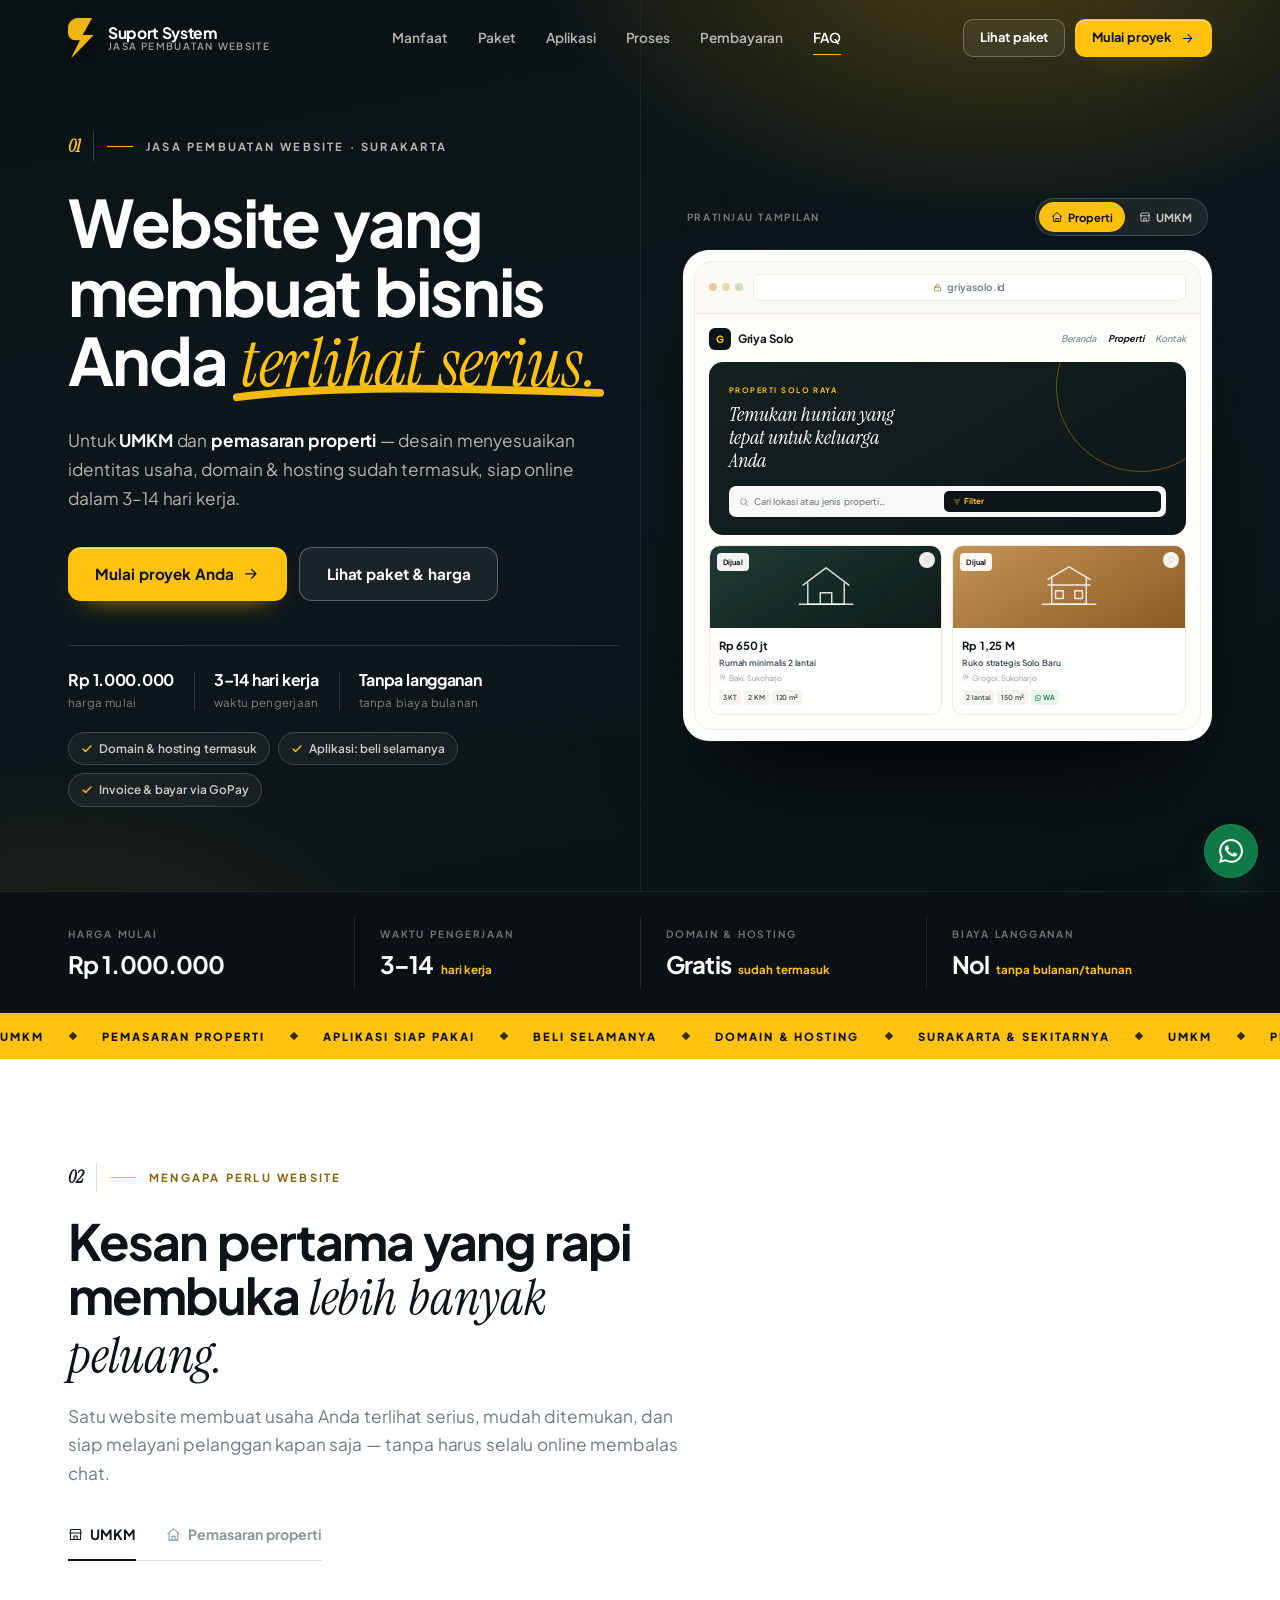
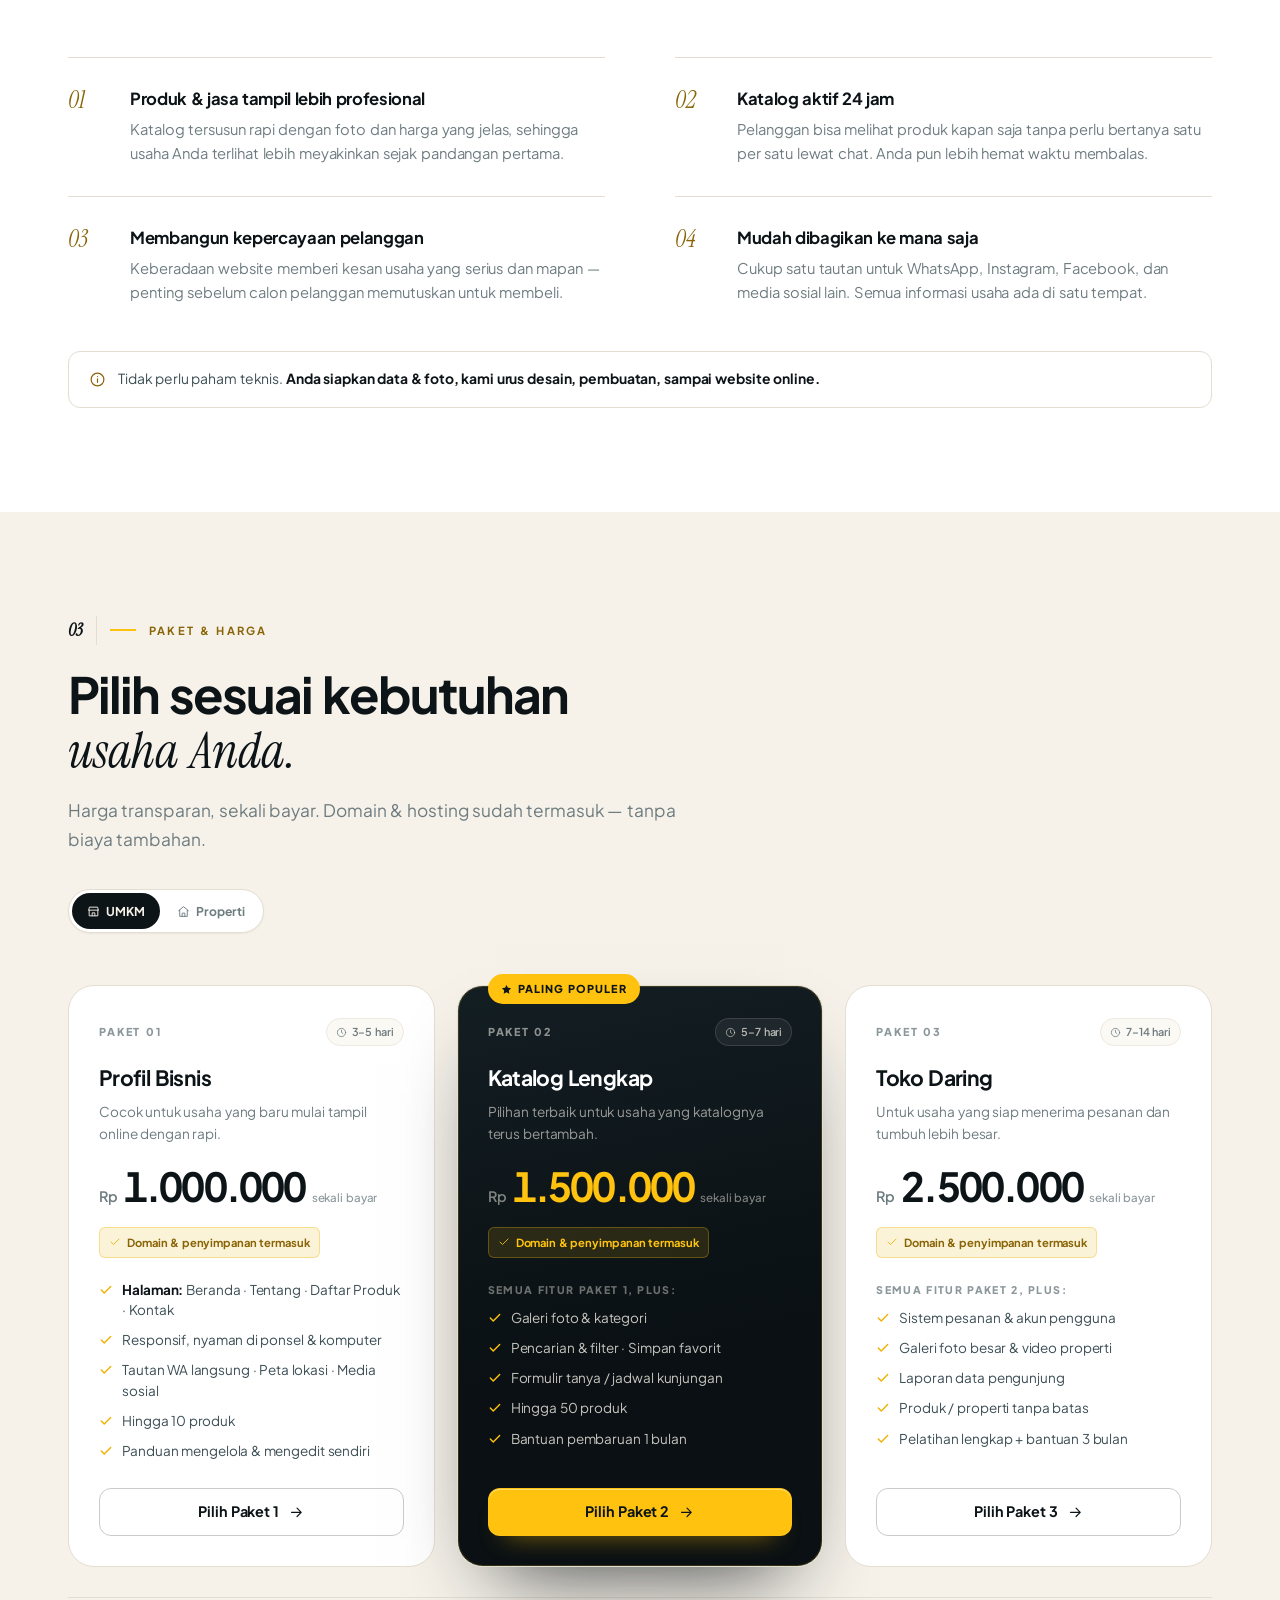
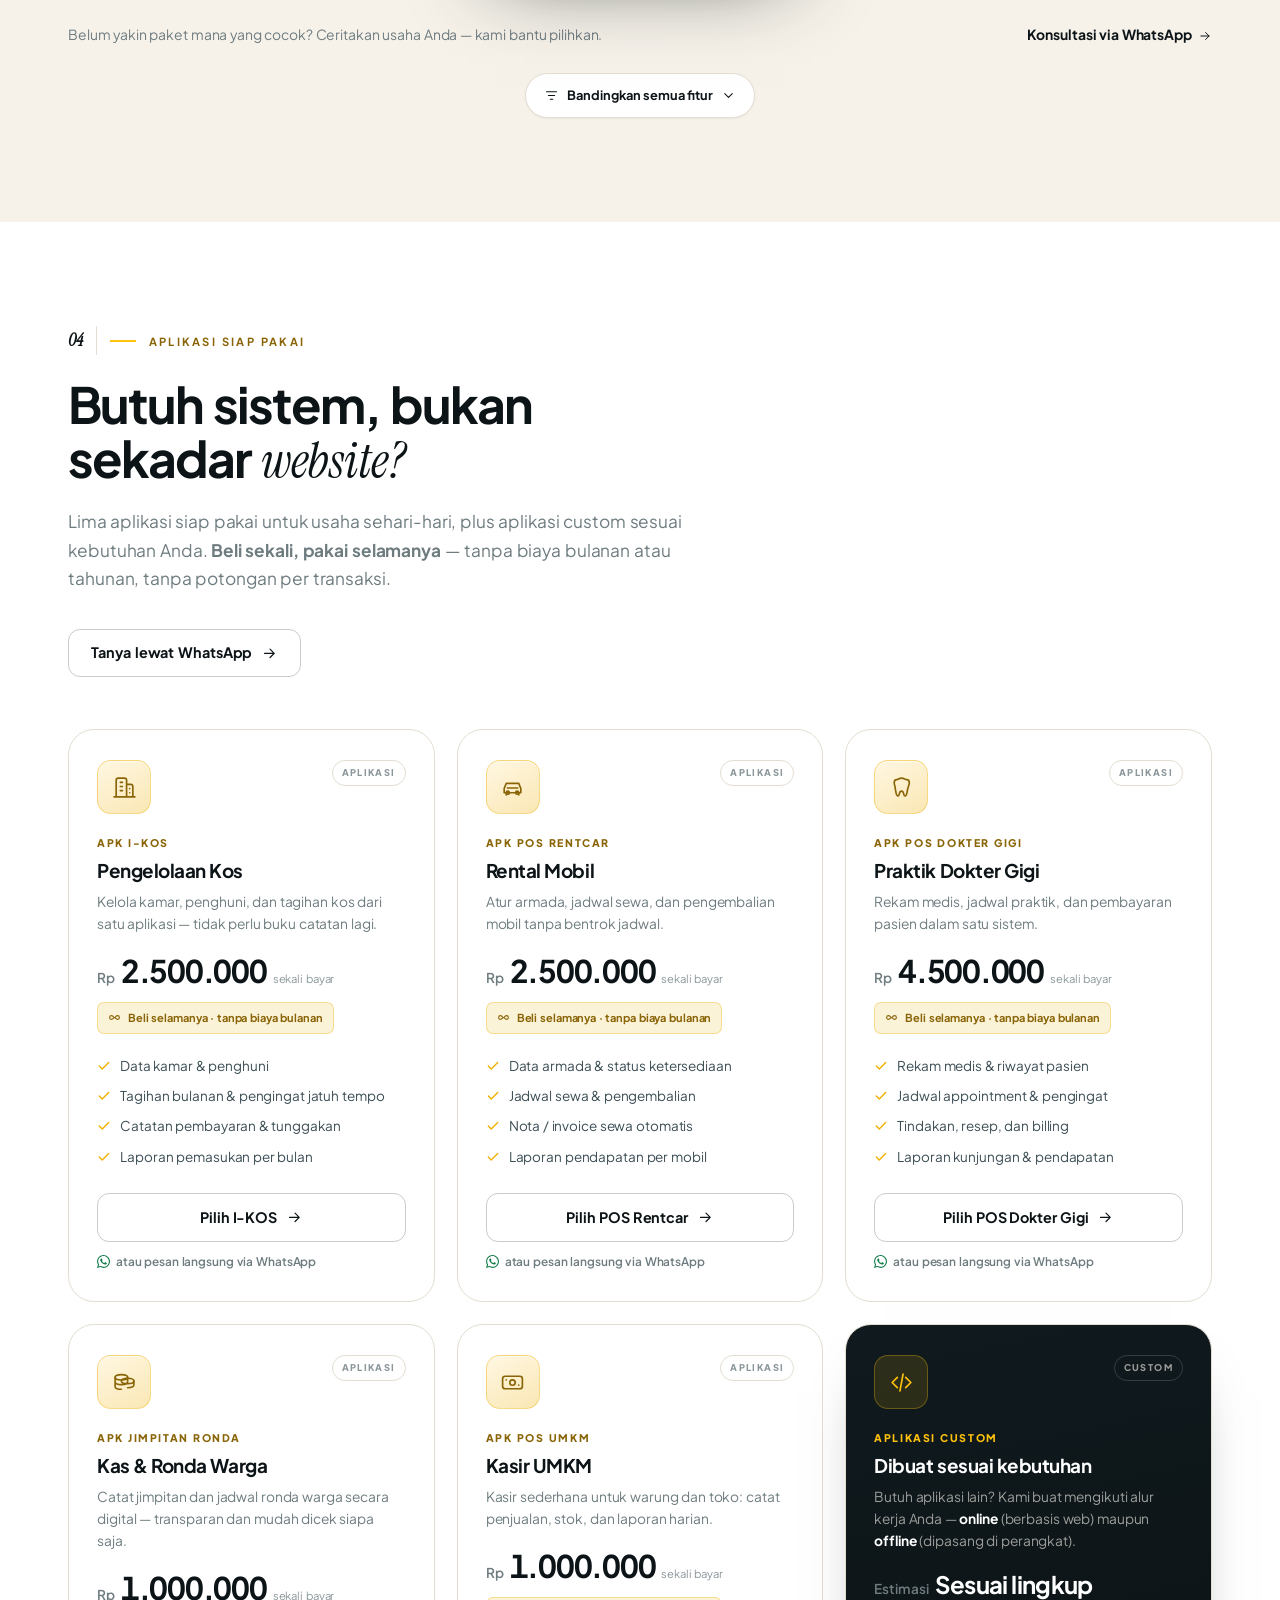
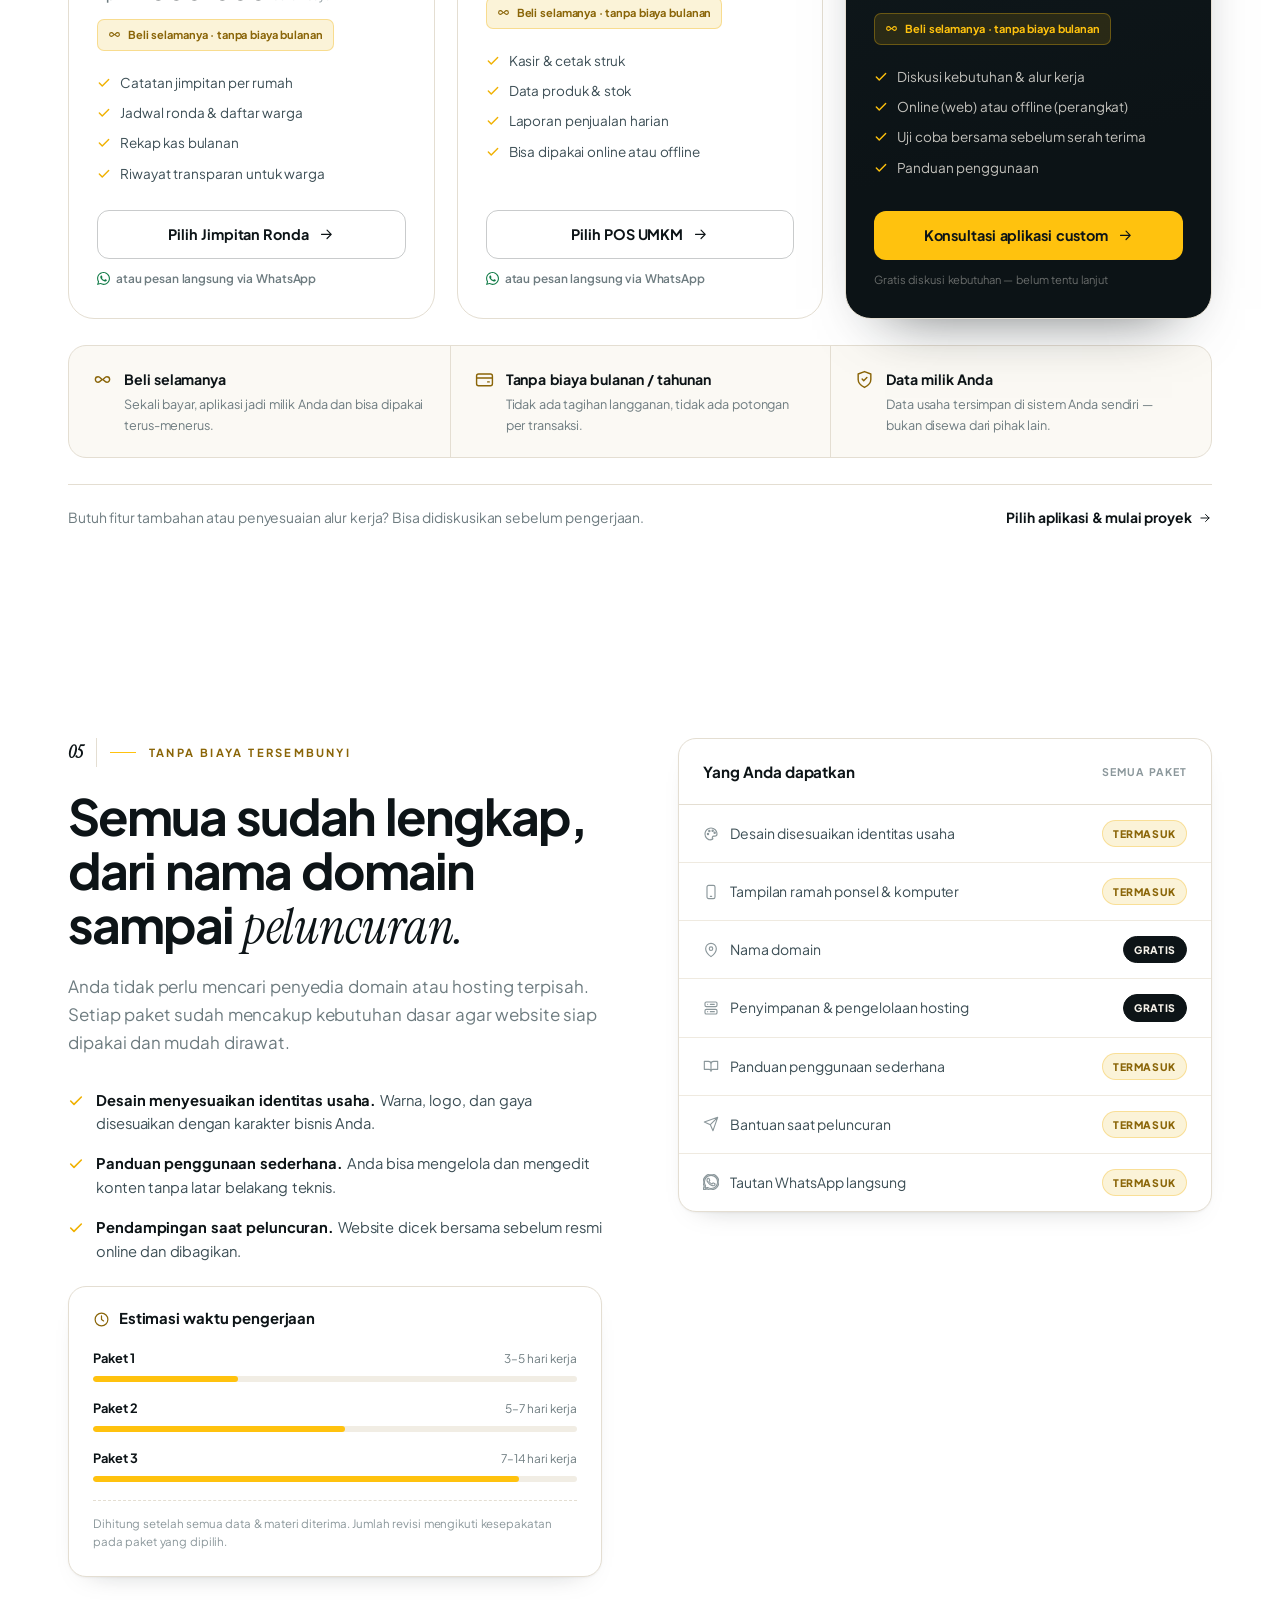
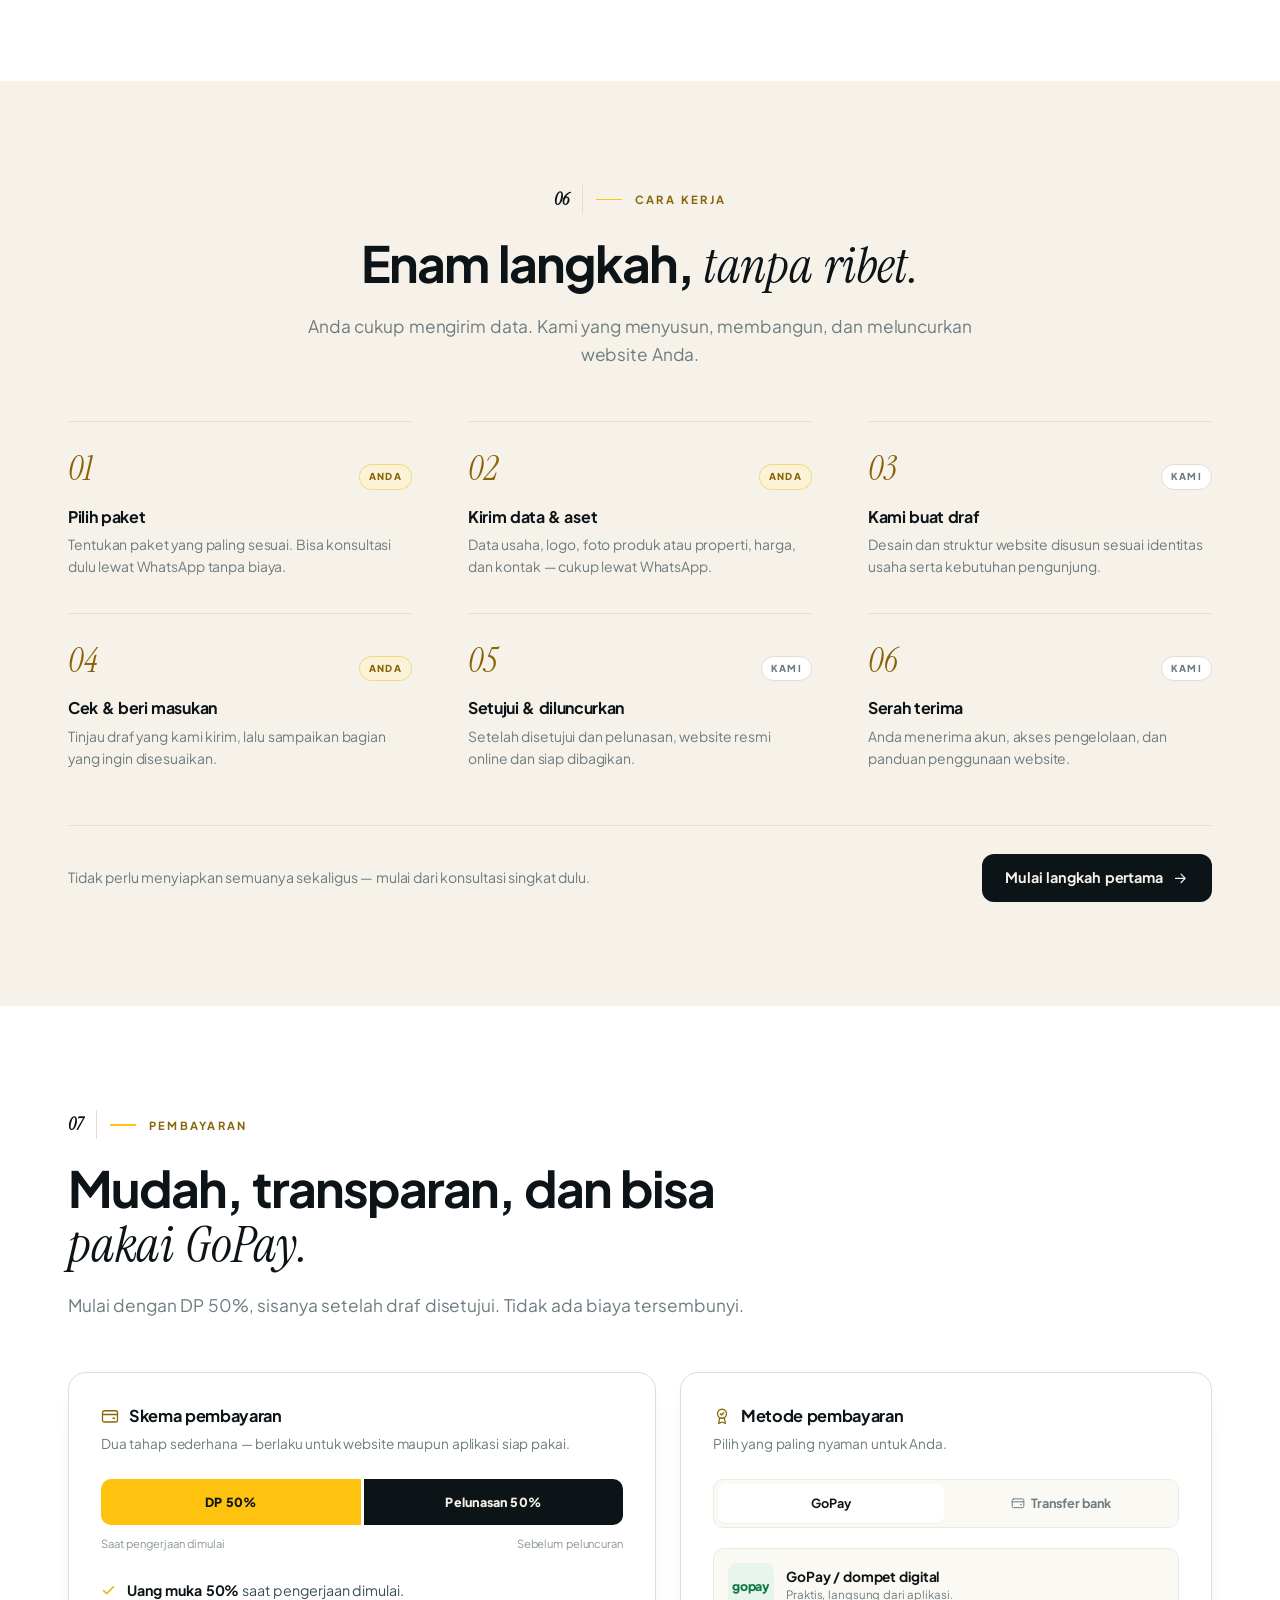
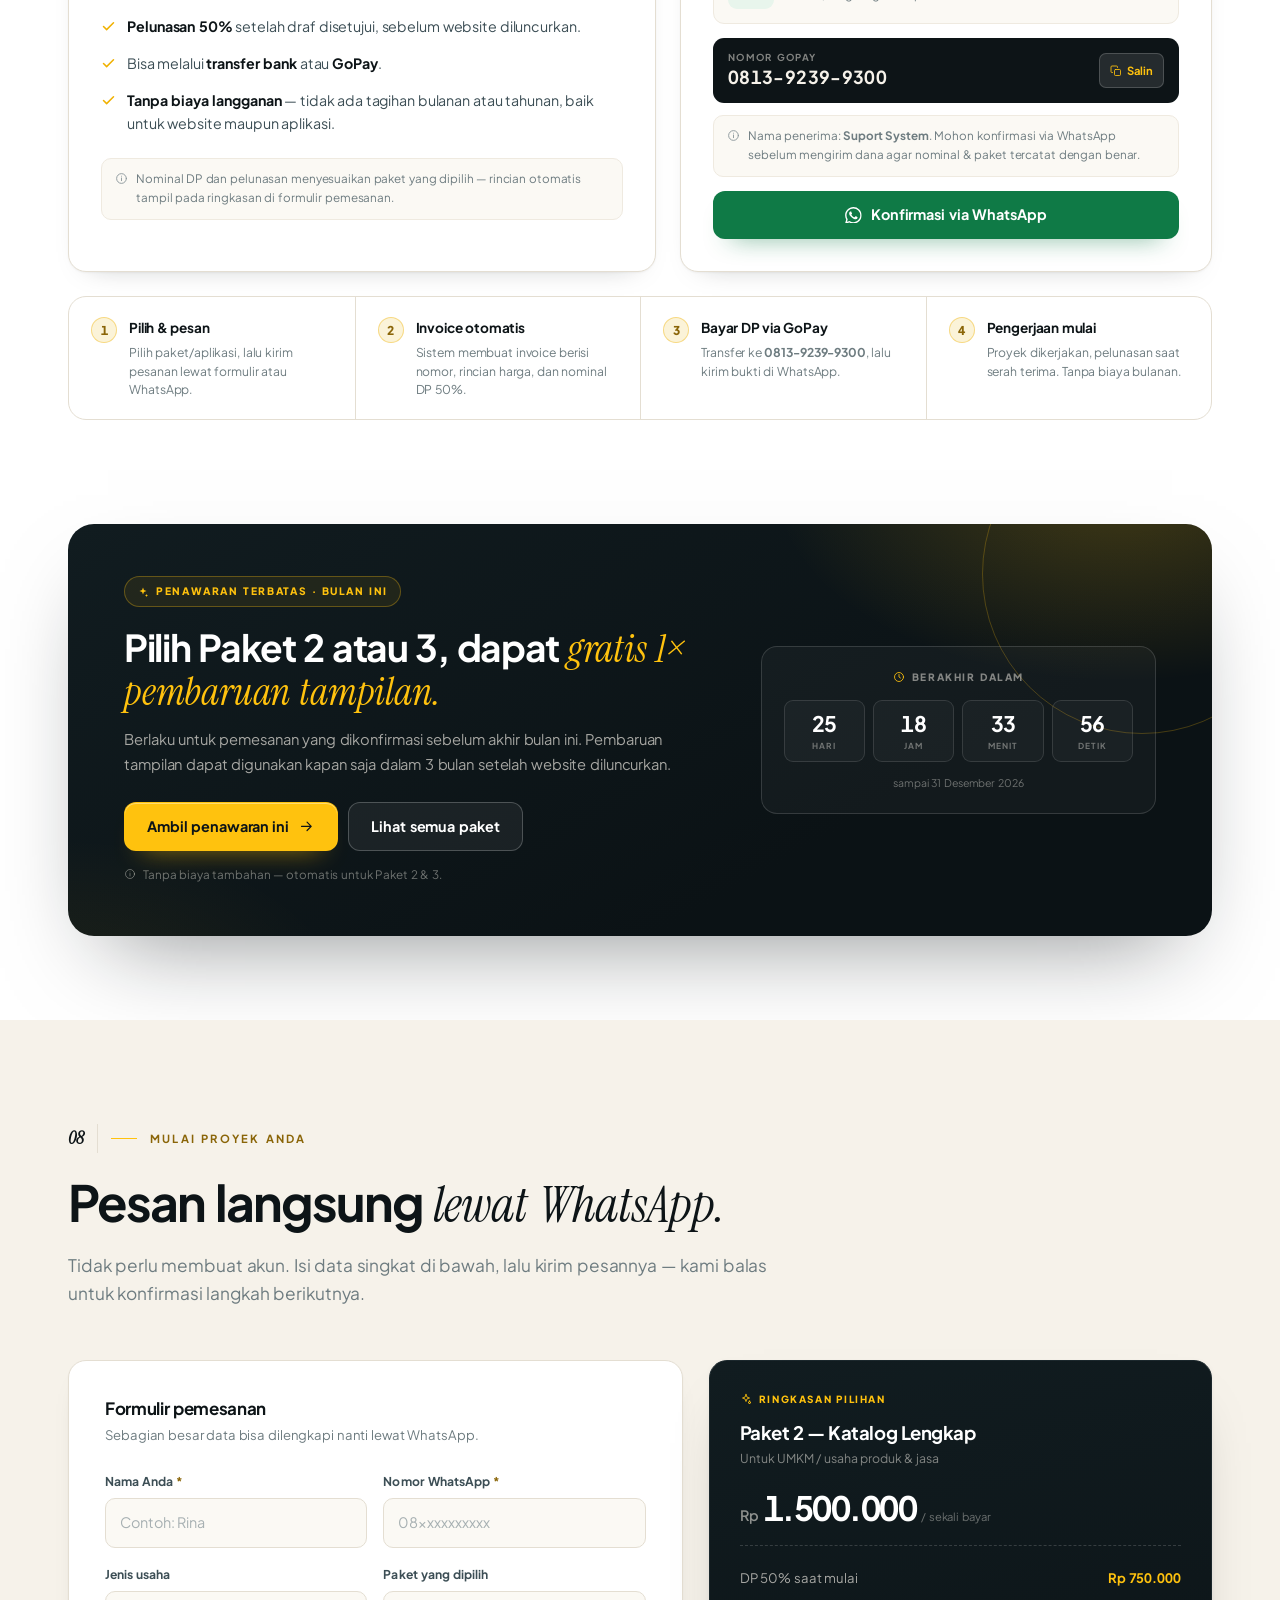
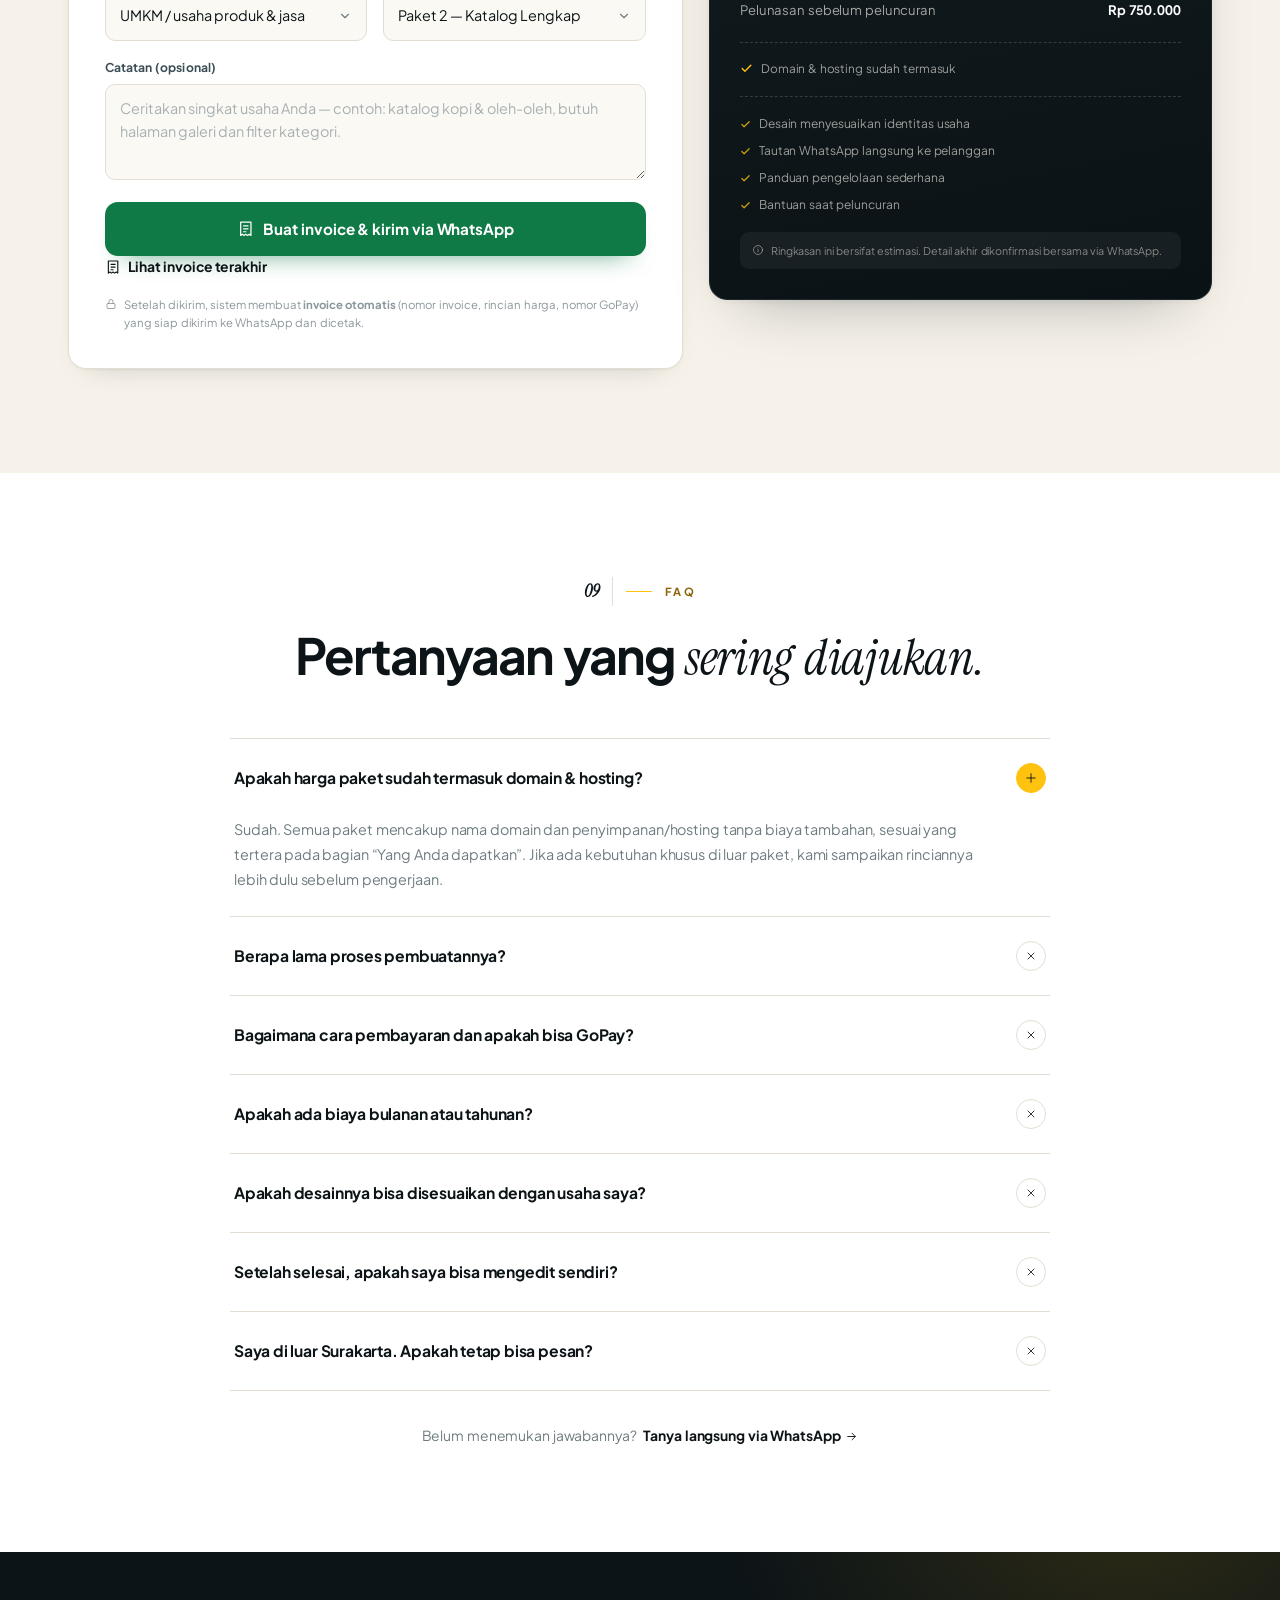
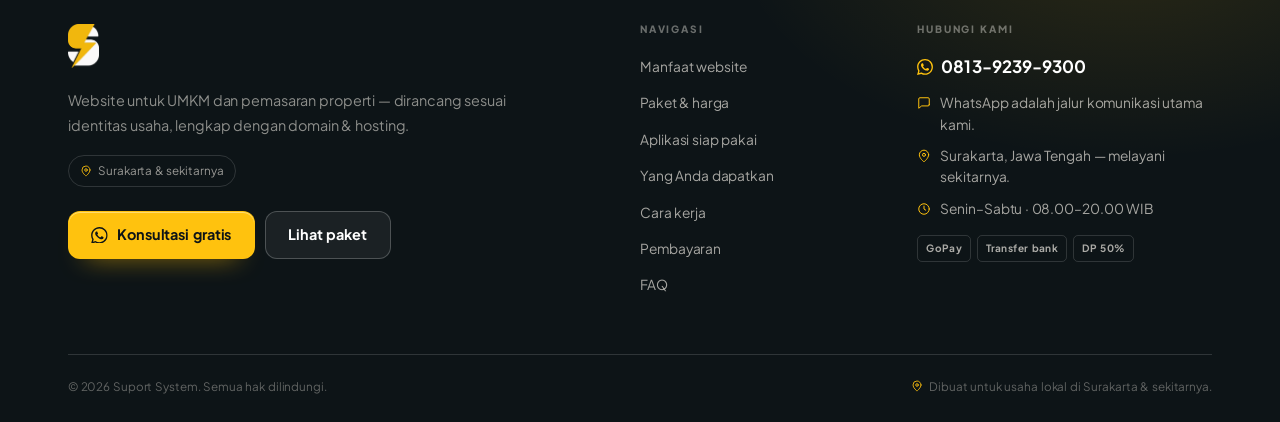
==== versi-satu-file.html @ 96496ec9 "Add files via upload Upload Suport System v3 — hero gelap, invoice otomatis, responsif" ====
<!DOCTYPE html>
<html lang="id">
<head>
<meta charset="UTF-8">
<meta name="viewport" content="width=device-width, initial-scale=1">
<title>Suport System — Website UMKM & Properti + Aplikasi I-KOS, POS Rentcar, Dokter Gigi · Surakarta</title>
<meta name="description" content="Jasa pembuatan website untuk UMKM & pemasaran properti di Surakarta, plus aplikasi siap pakai: I-KOS, POS Rentcar, POS Dokter Gigi. Beli selamanya — tanpa biaya bulanan atau tahunan. Website siap online 3–14 hari kerja.">
<meta name="theme-color" content="#0B1215">
<meta name="color-scheme" content="light">
<link rel="icon" href="assets/img/favicon.png" sizes="any">
<link rel="apple-touch-icon" href="assets/img/apple-touch-icon.png">
<style>
/* ============================================================
   SUPORT SYSTEM — editorial premium stylesheet
   Ivory · Ink · Gold
   ============================================================ */
/* ============================================================
   TYPEFACES — embedded so the site renders identically offline
   Plus Jakarta Sans (variable, latin) + Instrument Serif
   ============================================================ */
@font-face{font-family:"Plus Jakarta Sans";font-style:normal;font-weight:200 800;font-display:swap;src:url([data-uri]) format("woff2")}
@font-face{font-family:"Instrument Serif";font-style:normal;font-weight:400;font-display:swap;src:url([data-uri]) format("woff2")}
@font-face{font-family:"Instrument Serif";font-style:italic;font-weight:400;font-display:swap;src:url([data-uri]) format("woff2")}


/* ---------- 1. TOKENS ---------- */
:root{
  --ivory:#F6F2EA;
  --paper:#FBF9F4;
  --white:#FFFFFF;
  --ink:#0D1417;
  --ink-2:#16232A;
  --ink-3:#22343C;
  --ink-soft:#3C4E55;
  --muted:#6E7C80;
  --muted-2:#8B979B;
  --line:#E4DED2;
  --line-soft:#EFEAE0;
  --line-ink:rgba(255,255,255,.14);
  --gold:#FFC20E;
  --gold-2:#F0B100;
  --gold-soft:#F8E9BD;
  --gold-tint:#FBF3D8;
  --gold-deep:#8A6508;
  --green:#0F7A46;
  --green-2:#0B6238;
  --green-soft:#E8F5EC;
  --radius-sm:12px;
  --radius:18px;
  --radius-lg:26px;
  --sans:"Plus Jakarta Sans","Segoe UI",system-ui,-apple-system,Arial,sans-serif;
  --serif:"Instrument Serif",Georgia,"Times New Roman",serif;
  --shadow-xs:0 1px 2px rgba(13,20,23,.05);
  --shadow-sm:0 1px 2px rgba(13,20,23,.04),0 12px 28px -22px rgba(13,20,23,.35);
  --shadow-md:0 2px 6px rgba(13,20,23,.05),0 28px 60px -34px rgba(13,20,23,.38);
  --shadow-lg:0 40px 90px -40px rgba(13,20,23,.5);
  --ease:cubic-bezier(.22,.68,.16,1);
}

/* ---------- 2. RESET & BASE ---------- */
*,*::before,*::after{box-sizing:border-box;margin:0;padding:0}
html{scroll-behavior:smooth;scroll-padding-top:110px;-webkit-text-size-adjust:100%}
body{
  font-family:var(--sans);
  font-size:16px;line-height:1.65;letter-spacing:-.005em;
  word-spacing:.045em;
  color:var(--ink);background:var(--paper);
  overflow-x:clip;-webkit-font-smoothing:antialiased;text-rendering:optimizeLegibility;
}
img,svg{display:block;max-width:100%}
a{color:inherit;text-decoration:none}
button,input,select,textarea{font:inherit;color:inherit}
button{background:none;border:0;cursor:pointer}
ul,ol{list-style:none}
strong{font-weight:700}
::selection{background:var(--gold);color:var(--ink)}
:focus-visible{outline:2.5px solid var(--gold-2);outline-offset:3px;border-radius:4px}
section{scroll-margin-top:100px}
.ic{width:1.15em;height:1.15em;fill:none;stroke:currentColor;stroke-width:1.7;stroke-linecap:round;stroke-linejoin:round;flex:none}
.ic.fill{fill:currentColor;stroke:none}
.sr-only{position:absolute;width:1px;height:1px;padding:0;margin:-1px;overflow:hidden;clip:rect(0,0,0,0);white-space:nowrap;border:0}

.container{width:100%;max-width:1200px;margin-inline:auto;padding-inline:28px}
.section{padding:104px 0;position:relative}
.section--white{background:var(--white)}
.section--ivory{background:var(--ivory)}
.section--tight{padding:84px 0}
.rule{height:1px;background:var(--line);border:0}

/* ---------- 3. TYPOGRAPHY ---------- */
h1,h2,h3,h4{font-weight:700;letter-spacing:-.032em;line-height:1.06;word-spacing:.055em}
h1{font-size:clamp(2.55rem,5.1vw,4.35rem)}
h2{font-size:clamp(1.95rem,3.5vw,2.95rem);letter-spacing:-.035em;line-height:1.08}
h3{font-size:1.1rem;letter-spacing:-.02em;line-height:1.35}
.serif{font-family:var(--serif);font-style:italic;font-weight:400;letter-spacing:-.005em}
.lede{color:var(--muted);font-size:1.06rem;line-height:1.65;max-width:56ch}
.eyebrow{
  display:flex;align-items:center;gap:13px;
  font-size:.7rem;font-weight:700;letter-spacing:.19em;text-transform:uppercase;color:var(--ink-soft);
  margin-bottom:22px;
}
.eyebrow .idx{
  font-family:var(--serif);font-style:italic;font-size:1rem;letter-spacing:0;color:var(--gold-deep);
  padding-right:13px;border-right:1px solid var(--line);text-transform:none;
}
.eyebrow .dash{width:26px;height:1.5px;background:var(--gold);flex:none}
.section-head{max-width:660px;margin-bottom:52px}
.section-head .lede{margin-top:18px}
.section-head--center{margin-inline:auto;text-align:center}
.section-head--center .eyebrow{justify-content:center}
.section-head--center .lede{margin-inline:auto}
.section-head--row{display:flex;align-items:flex-end;justify-content:space-between;gap:36px;max-width:none;flex-wrap:wrap}
.section-head--row .section-head{max-width:620px;margin-bottom:0}
.mark-underline{position:relative;display:inline-block;white-space:nowrap}
.mark-underline::after{
  content:"";position:absolute;left:-2%;right:-2%;bottom:-.06em;height:.34em;
  background:url("data:image/svg+xml,%3Csvg xmlns='http://www.w3.org/2000/svg' viewBox='0 0 200 12' preserveAspectRatio='none'%3E%3Cpath d='M2 8.5C40 3.5 96 2.5 198 6.2' stroke='%23FFC20E' stroke-width='4' fill='none' stroke-linecap='round'/%3E%3C/svg%3E") no-repeat center/100% 100%;
  opacity:.9;
}

/* ---------- 4. BUTTONS ---------- */
.btn{
  display:inline-flex;align-items:center;justify-content:center;gap:.55rem;
  font-size:.9rem;font-weight:700;line-height:1.2;letter-spacing:-.005em;
  padding:.92rem 1.4rem;border-radius:var(--radius-sm);border:1px solid transparent;
  transition:transform .22s var(--ease),background .22s,color .22s,border-color .22s,box-shadow .22s;
  white-space:nowrap;cursor:pointer;position:relative;
}
.btn .ic{width:1.16em;height:1.16em}
.btn:hover{transform:translateY(-1.5px)}
.btn:active{transform:translateY(0)}
.btn--gold{background:var(--gold);color:var(--ink);box-shadow:0 1px 0 rgba(255,255,255,.4) inset,0 14px 26px -18px rgba(240,177,0,.9)}
.btn--gold:hover{background:var(--gold-2);box-shadow:0 2px 0 rgba(255,255,255,.35) inset,0 18px 30px -18px rgba(240,177,0,.95)}
.btn--ink{background:var(--ink);color:var(--ivory)}
.btn--ink:hover{background:var(--ink-3)}
.btn--outline{background:transparent;border-color:rgba(13,20,23,.22);color:var(--ink)}
.btn--outline:hover{border-color:var(--ink);background:rgba(13,20,23,.035)}
.btn--wa{background:var(--green);color:#fff;box-shadow:0 14px 26px -18px rgba(15,122,70,.85)}
.btn--wa:hover{background:var(--green-2)}
.btn--ghost{background:rgba(255,255,255,.06);border-color:rgba(255,255,255,.22);color:#fff}
.btn--ghost:hover{background:rgba(255,255,255,.12);border-color:rgba(255,255,255,.4)}
.btn--sm{padding:.62rem 1rem;font-size:.8rem;border-radius:10px}
.btn--lg{padding:1.06rem 1.65rem;font-size:.95rem;border-radius:13px}
.btn--block{width:100%}
.btn--link{padding:0;border:0;background:none;color:var(--ink);font-weight:700;font-size:.87rem;display:inline-flex;align-items:center;gap:.4rem}
.btn--link .ic{transition:transform .25s var(--ease)}
.btn--link:hover .ic{transform:translateX(3px)}

/* ---------- 5. HEADER ---------- */
.progress{position:fixed;top:0;left:0;height:2px;width:0;background:var(--gold);z-index:120;transition:width .12s linear}
.site-header{
  position:fixed;inset:0 0 auto;z-index:100;
  padding:18px 0;transition:padding .3s var(--ease),background .3s,box-shadow .3s,border-color .3s;
  border-bottom:1px solid transparent;
}
.site-header.is-scrolled{
  padding:11px 0;background:rgba(251,249,244,.88);backdrop-filter:blur(16px) saturate(140%);
  border-bottom-color:var(--line);box-shadow:0 10px 30px -26px rgba(13,20,23,.5);
}
.header-inner{display:flex;align-items:center;justify-content:space-between;gap:22px}
.brand{display:flex;align-items:center;gap:12px;flex:none}
.brand img{width:auto;height:40px;transition:height .3s var(--ease)}
.is-scrolled .brand img{height:34px}
.brand-text{display:flex;flex-direction:column;line-height:1.12}
.brand-text b{font-size:.98rem;font-weight:700;letter-spacing:-.02em;white-space:nowrap}
.brand-text span{font-size:.62rem;font-weight:600;letter-spacing:.13em;text-transform:uppercase;color:var(--muted);white-space:nowrap}
.nav{display:flex;align-items:center;gap:30px}
.nav a{
  font-size:.855rem;font-weight:600;color:var(--ink-soft);position:relative;padding:6px 0;
  transition:color .2s;
}
.nav a::after{
  content:"";position:absolute;left:0;right:100%;bottom:0;height:1.5px;background:var(--ink);
  transition:right .28s var(--ease);
}
.nav a:hover{color:var(--ink)}
.nav a:hover::after,.nav a.is-active::after{right:0}
.nav a.is-active{color:var(--ink)}
.header-actions{display:flex;align-items:center;gap:10px;flex:none}
.menu-btn{
  display:none;width:42px;height:42px;border-radius:11px;place-items:center;
  border:1px solid rgba(13,20,23,.18);color:var(--ink);background:rgba(255,255,255,.5);
  transition:.2s;
}
.menu-btn:hover{background:#fff;border-color:rgba(13,20,23,.32)}
.menu-btn .ic{width:20px;height:20px}

/* mobile menu */
.menu-scrim{position:fixed;inset:0;background:rgba(13,20,23,.42);opacity:0;pointer-events:none;transition:opacity .25s;z-index:88;backdrop-filter:blur(2px)}
.menu-scrim.is-open{opacity:1;pointer-events:auto}
.mobile-menu{
  position:fixed;top:76px;left:18px;right:18px;z-index:95;background:var(--paper);
  border:1px solid var(--line);border-radius:var(--radius);padding:12px;
  box-shadow:var(--shadow-lg);opacity:0;transform:translateY(-10px);pointer-events:none;
  transition:opacity .25s var(--ease),transform .25s var(--ease);
}
.mobile-menu.is-open{opacity:1;transform:none;pointer-events:auto}
.mobile-menu a.mm{
  display:flex;align-items:center;justify-content:space-between;
  padding:14px 14px;border-radius:10px;font-weight:600;font-size:.95rem;
}
.mobile-menu a.mm:hover{background:rgba(13,20,23,.04)}
.mobile-menu a.mm .ic{width:15px;height:15px;color:var(--muted-2)}
.mobile-menu .sep{height:1px;background:var(--line-soft);margin:8px 6px}
.mobile-menu .btn{margin-top:8px}

/* ---------- 6. HERO ---------- */
.hero{position:relative;background:var(--ivory);padding:132px 0 0;overflow:hidden}
.hero::before{
  content:"";position:absolute;inset:0;pointer-events:none;
  background:
    radial-gradient(720px 420px at 82% 6%,rgba(255,194,14,.16),transparent 62%),
    radial-gradient(680px 420px at 4% 92%,rgba(255,194,14,.08),transparent 60%);
}
.hero::after{
  content:"";position:absolute;left:50%;top:-120px;width:1px;height:calc(100% + 240px);
  background:linear-gradient(180deg,transparent,rgba(13,20,23,.07) 18%,rgba(13,20,23,.07) 82%,transparent);
  pointer-events:none;
}
.hero-inner{position:relative;display:grid;grid-template-columns:1.02fr .98fr;gap:64px;align-items:center;padding-bottom:84px}
.hero-copy>*{animation:rise .85s var(--ease) both}
.hero-copy>*:nth-child(1){animation-delay:.04s}
.hero-copy>*:nth-child(2){animation-delay:.1s}
.hero-copy>*:nth-child(3){animation-delay:.18s}
.hero-copy>*:nth-child(4){animation-delay:.26s}
.hero-copy>*:nth-child(5){animation-delay:.34s}
.hero .eyebrow{margin-bottom:26px}
.hero h1{margin-bottom:26px;max-width:15ch}
.hero h1 .serif{font-size:1.04em}
.hero-lead{color:var(--ink-soft);font-size:1.075rem;line-height:1.68;max-width:46ch;margin-bottom:34px}
.hero-lead strong{color:var(--ink);font-weight:700}
.hero-actions{display:flex;flex-wrap:wrap;gap:12px;margin-bottom:44px}
.hero-facts{
  display:grid;grid-template-columns:repeat(3,max-content);justify-content:start;gap:0 40px;
  border-top:1px solid var(--line);padding-top:24px;
}
.hero-facts li{position:relative;padding-right:0}
.hero-facts li+li::before{content:"";position:absolute;left:-20px;top:2px;bottom:2px;width:1px;background:var(--line)}
.hero-facts b{display:block;font-size:1rem;font-weight:700;letter-spacing:-.02em;line-height:1.3;white-space:nowrap}
.hero-facts span{display:block;font-size:.72rem;color:var(--muted);letter-spacing:.02em;margin-top:2px}

/* hero visual */
.hero-visual{position:relative;animation:rise 1s .2s var(--ease) both}
.frame{
  position:relative;background:var(--white);border:1px solid var(--line);border-radius:var(--radius-lg);
  padding:10px;box-shadow:var(--shadow-lg);
}
.frame::after{
  content:"";position:absolute;inset:auto 18px -16px;height:30px;border-radius:50%;
  background:rgba(13,20,23,.16);filter:blur(22px);z-index:-1;
}
.window{background:#FFFDF9;border:1px solid var(--line-soft);border-radius:18px;overflow:hidden}
.window-bar{display:flex;align-items:center;gap:10px;padding:12px 14px;border-bottom:1px solid var(--line-soft);background:#FCFAF5}
.dots{display:flex;gap:5px}
.dots i{width:8px;height:8px;border-radius:50%;background:#E2DCCE}
.dots i:first-child{background:#E9C9A8}
.dots i:nth-child(2){background:#E8D9A8}
.dots i:last-child{background:#CBDCC9}
.url{
  flex:1;display:flex;align-items:center;justify-content:center;gap:5px;
  background:var(--white);border:1px solid var(--line-soft);border-radius:6px;
  padding:4px 10px;font-size:.63rem;font-weight:600;color:var(--muted);
}
.url .ic{width:9px;height:9px;color:var(--gold-deep)}
.window-body{padding:14px}
.mock{display:none}
.mock.is-active{display:block;animation:fade .35s var(--ease)}
.mock-nav{display:flex;align-items:center;justify-content:space-between;padding-bottom:12px}
.mock-brand{display:flex;align-items:center;gap:7px;font-size:.72rem;font-weight:700;letter-spacing:-.02em}
.mock-brand .sq{width:22px;height:22px;border-radius:6px;display:grid;place-items:center;background:var(--ink);color:var(--gold);font-size:.62rem;font-weight:800}
.mock-brand.alt .sq{background:linear-gradient(145deg,#8C5A16,#C98A2E);color:#fff}
.mock-links{display:flex;gap:12px;font-size:.58rem;font-weight:600;color:var(--muted-2)}
.mock-links .on{color:var(--ink);font-weight:700}
.mock-hero{
  border-radius:14px;padding:22px 20px 18px;position:relative;overflow:hidden;
  background:linear-gradient(150deg,#14211F,#0C1518);color:#fff;
}
.mock-hero.cream{background:linear-gradient(150deg,#FBF3DC,#F7E9C4);color:var(--ink)}
.mock-hero::after{
  content:"";position:absolute;right:-40px;top:-60px;width:170px;height:170px;border-radius:50%;
  border:1px solid rgba(255,194,14,.35);
}
.mock-hero.cream::after{border-color:rgba(13,20,23,.12)}
.mock-kicker{display:block;font-size:.47rem;letter-spacing:.2em;font-weight:700;color:var(--gold);margin-bottom:7px}
.mock-hero.cream .mock-kicker{color:var(--gold-deep)}
.mock-hero strong{display:block;font-family:var(--serif);font-style:italic;font-weight:400;font-size:1.28rem;line-height:1.12;letter-spacing:0;max-width:19ch;margin-bottom:14px}
.mock-search{
  display:flex;align-items:center;gap:6px;background:rgba(255,255,255,.97);border-radius:7px;
  padding:5px 5px 5px 10px;color:var(--muted);font-size:.57rem;font-weight:500;
}
.mock-search span{display:flex;align-items:center;gap:5px;flex:1;min-width:0;white-space:nowrap;overflow:hidden;text-overflow:ellipsis}
.mock-search .ic{width:10px;height:10px}
.mock-search .chip{background:var(--ink);color:var(--gold);font-size:.5rem;font-weight:700;padding:4px 9px;border-radius:5px;display:inline-flex;align-items:center;gap:3px}
.mock-search .chip .ic{width:8px;height:8px;color:var(--gold)}
.mock-grid{display:grid;grid-template-columns:1fr 1fr;gap:10px;margin-top:10px}
.mock-card{background:#fff;border:1px solid var(--line-soft);border-radius:11px;overflow:hidden}
.mock-img{height:82px;position:relative;display:grid;place-items:center;overflow:hidden}
.mock-img.a{background:linear-gradient(150deg,#1E3B34,#0D1A18)}
.mock-img.b{background:linear-gradient(150deg,#C39457,#8B5A24)}
.mock-img.c{background:linear-gradient(150deg,#F3E7CC,#E4CFA2)}
.mock-img.d{background:linear-gradient(150deg,#394C55,#1B262B)}
.mock-img svg{width:62px;height:46px;stroke:rgba(255,255,255,.85);fill:none;stroke-width:1.5;stroke-linecap:round;stroke-linejoin:round}
.mock-img.cap svg{width:40px;height:40px}
.mock-badge{position:absolute;top:7px;left:7px;background:rgba(255,255,255,.94);color:var(--ink);font-size:.46rem;font-weight:700;padding:3px 6px;border-radius:4px;letter-spacing:.02em}
.mock-heart{position:absolute;top:6px;right:6px;width:16px;height:16px;border-radius:50%;background:rgba(255,255,255,.92);display:grid;place-items:center;color:var(--muted-2);font-size:.55rem;line-height:1}
.mock-info{padding:8px 9px 9px}
.mock-price{display:block;font-size:.7rem;font-weight:700;letter-spacing:-.01em}
.mock-title{display:block;font-size:.53rem;font-weight:600;color:var(--ink-soft);margin-top:1px;white-space:nowrap;overflow:hidden;text-overflow:ellipsis}
.mock-loc{display:flex;align-items:center;gap:3px;font-size:.47rem;color:var(--muted-2);margin-top:2px}
.mock-loc .ic{width:7px;height:7px}
.mock-tags{display:flex;gap:3px;margin-top:6px;flex-wrap:wrap}
.mock-tags span{font-size:.43rem;font-weight:600;color:var(--ink-soft);background:#F6F3EC;border-radius:3px;padding:2px 4px}
.mock-tags span.wa{background:var(--green-soft);color:var(--green);display:inline-flex;align-items:center;gap:2px}
.mock-tags span.wa .ic{width:6px;height:6px}

/* preview switch + seal */
.preview-switch{
  display:flex;align-items:center;justify-content:space-between;gap:10px;margin-bottom:14px;padding:0 4px;
}
.preview-switch .lbl{font-size:.62rem;font-weight:700;letter-spacing:.16em;text-transform:uppercase;color:var(--muted-2)}
.switch{display:inline-flex;background:var(--white);border:1px solid var(--line);border-radius:999px;padding:3px;gap:2px}
.switch button{
  display:inline-flex;align-items:center;gap:5px;padding:6px 12px;border-radius:999px;
  font-size:.7rem;font-weight:700;color:var(--muted);transition:.2s;
}
.switch button .ic{width:12px;height:12px}
.switch button.is-active{background:var(--ink);color:var(--ivory)}

/* stats */
.stats{border-top:1px solid var(--line);background:var(--paper);position:relative}
.stats-grid{display:grid;grid-template-columns:repeat(4,1fr)}
.stat{padding:30px 26px 30px 0;position:relative}
.stat+.stat{padding-left:30px}
.stat+.stat::before{content:"";position:absolute;left:0;top:26px;bottom:26px;width:1px;background:var(--line)}
.stat .k{display:block;font-size:.66rem;font-weight:700;letter-spacing:.16em;text-transform:uppercase;color:var(--muted-2);margin-bottom:6px}
.stat .v{display:block;font-size:1.36rem;font-weight:700;letter-spacing:-.03em;line-height:1.25}
.stat .v small{font-size:.72rem;font-weight:600;color:var(--muted);letter-spacing:0;margin-left:3px}

/* marquee */
.marquee{border-top:1px solid var(--line);border-bottom:1px solid var(--line);background:var(--paper);overflow:hidden;padding:16px 0}
.marquee-track{display:flex;gap:0;width:max-content;animation:slide 46s linear infinite}
.marquee-item{
  display:flex;align-items:center;gap:26px;padding-right:26px;
  font-size:.7rem;font-weight:700;letter-spacing:.16em;text-transform:uppercase;color:var(--ink-soft);white-space:nowrap;
}
.marquee-item i{width:6px;height:6px;background:var(--gold);transform:rotate(45deg);flex:none}

/* ---------- 7. TABS / SWITCHES ---------- */
.tabs{display:inline-flex;gap:30px;border-bottom:1px solid var(--line);margin-bottom:44px}
.tabs button{
  position:relative;padding:0 0 13px;font-size:.88rem;font-weight:700;color:var(--muted-2);
  display:inline-flex;align-items:center;gap:7px;transition:color .2s;
}
.tabs button .ic{width:15px;height:15px}
.tabs button::after{content:"";position:absolute;left:0;right:100%;bottom:-1px;height:2px;background:var(--ink);transition:right .3s var(--ease)}
.tabs button.is-active{color:var(--ink)}
.tabs button.is-active::after{right:0}
.tabs button:hover{color:var(--ink)}
.seg{display:inline-flex;background:var(--white);border:1px solid var(--line);border-radius:999px;padding:3px;gap:2px;box-shadow:var(--shadow-xs)}
.seg button{padding:8px 15px;border-radius:999px;font-size:.76rem;font-weight:700;color:var(--muted);transition:.2s;display:inline-flex;align-items:center;gap:6px}
.seg button .ic{width:13px;height:13px}
.seg button.is-active{background:var(--ink);color:var(--ivory)}

/* ---------- 8. MANFAAT ---------- */
.why-panel{display:none}
.why-panel.is-active{display:block;animation:fade .4s var(--ease)}
.why-grid{display:grid;grid-template-columns:1fr 1fr;gap:0 70px}
.why-item{display:flex;gap:24px;padding:30px 0;border-top:1px solid var(--line)}
.why-num{font-family:var(--serif);font-style:italic;font-size:1.5rem;color:var(--gold-deep);line-height:1;min-width:38px}
.why-item h3{margin-bottom:7px;font-size:1.04rem}
.why-item p{font-size:.92rem;color:var(--muted);line-height:1.65;max-width:44ch}
.why-note{
  display:flex;align-items:center;gap:12px;margin-top:16px;padding:16px 20px;
  background:var(--white);border:1px solid var(--line);border-radius:var(--radius-sm);
  font-size:.87rem;color:var(--ink-soft);
}
.why-note .ic{width:17px;height:17px;color:var(--gold-deep)}
.why-note b{font-weight:700;color:var(--ink)}

/* ---------- 9. PAKET ---------- */
.pricing-grid{display:grid;grid-template-columns:repeat(3,1fr);gap:22px;align-items:stretch}
.card-price{
  position:relative;display:flex;flex-direction:column;background:var(--white);
  border:1px solid var(--line);border-radius:var(--radius-lg);padding:32px 30px 30px;
  transition:transform .3s var(--ease),box-shadow .3s,border-color .3s;
}
.card-price:hover{transform:translateY(-3px);box-shadow:var(--shadow-md);border-color:#D8D1C2}
.card-price .tier{display:flex;align-items:center;justify-content:space-between;gap:10px;margin-bottom:18px}
.card-price .tier .lab{font-size:.68rem;font-weight:800;letter-spacing:.17em;text-transform:uppercase;color:var(--muted-2)}
.card-price .tier .time{
  font-size:.68rem;font-weight:600;color:var(--muted);display:inline-flex;align-items:center;gap:5px;
  background:var(--paper);border:1px solid var(--line-soft);border-radius:999px;padding:4px 9px;white-space:nowrap;
}
.card-price .tier .time .ic{width:11px;height:11px}
.card-price h3{font-size:1.32rem;letter-spacing:-.03em;margin-bottom:8px}
.card-price .desc{font-size:.85rem;color:var(--muted);line-height:1.6;min-height:3.1em;margin-bottom:22px}
.price{display:flex;align-items:baseline;gap:6px;margin-bottom:6px;font-variant-numeric:tabular-nums}
.price .cur{font-size:.9rem;font-weight:600;color:var(--muted)}
.price .amt{font-size:2.32rem;font-weight:700;letter-spacing:-.045em;line-height:1}
.price .per{font-size:.72rem;color:var(--muted-2);font-weight:500}
.price-badge{
  display:inline-flex;align-items:center;gap:6px;align-self:flex-start;
  font-size:.7rem;font-weight:700;color:var(--gold-deep);
  background:var(--gold-tint);border:1px solid rgba(240,177,0,.35);border-radius:6px;
  padding:5px 9px;margin:12px 0 22px;
}
.price-badge .ic{width:12px;height:12px;color:var(--gold-2)}
.feats{display:flex;flex-direction:column;gap:10px;margin-bottom:26px;flex:1}
.feats li{display:flex;gap:9px;align-items:flex-start;font-size:.845rem;color:var(--ink-soft);line-height:1.5}
.feats li .ic{width:14px;height:14px;color:var(--gold-2);margin-top:3px;stroke-width:2.4}
.feats li b{font-weight:700;color:var(--ink)}
.feats li.sub{font-size:.66rem;font-weight:800;letter-spacing:.13em;text-transform:uppercase;color:var(--muted-2);margin-top:2px}
.card-price .btn{width:100%}
.card-price--pop{
  background:linear-gradient(168deg,#101A1E 0%,#0C1316 62%);color:var(--ivory);
  border-color:#1E2B30;box-shadow:0 34px 70px -40px rgba(13,20,23,.8);
}
.card-price--pop:hover{border-color:rgba(255,194,14,.45)}
.card-price--pop .tier .lab{color:rgba(246,242,234,.55)}
.card-price--pop .tier .time{background:rgba(255,255,255,.06);border-color:rgba(255,255,255,.12);color:rgba(246,242,234,.7)}
.card-price--pop h3{color:#fff}
.card-price--pop .desc{color:rgba(246,242,234,.6)}
.card-price--pop .price .cur,.card-price--pop .price .per{color:rgba(246,242,234,.5)}
.card-price--pop .price .amt{color:#fff}
.card-price--pop .price-badge{background:rgba(255,194,14,.12);border-color:rgba(255,194,14,.28);color:var(--gold)}
.card-price--pop .price-badge .ic{color:var(--gold)}
.card-price--pop .feats li{color:rgba(246,242,234,.8)}
.card-price--pop .feats li b{color:#fff}
.card-price--pop .feats li .ic{color:var(--gold)}
.card-price--pop .feats li.sub{color:rgba(246,242,234,.42)}
.pop-flag{
  position:absolute;top:-12px;left:30px;display:inline-flex;align-items:center;gap:6px;
  background:var(--gold);color:var(--ink);font-size:.66rem;font-weight:800;letter-spacing:.1em;text-transform:uppercase;
  padding:5px 12px;border-radius:999px;box-shadow:0 12px 24px -16px rgba(240,177,0,.9);
}
.pop-flag .ic{width:11px;height:11px;fill:currentColor;stroke:none}

.pricing-note{display:flex;align-items:center;justify-content:space-between;gap:20px;flex-wrap:wrap;margin-top:30px;padding-top:26px;border-top:1px solid var(--line)}
.pricing-note p{font-size:.87rem;color:var(--muted)}
.pricing-note a{font-weight:700;color:var(--ink);display:inline-flex;align-items:center;gap:6px;font-size:.87rem}
.pricing-note a .ic{width:14px;height:14px;transition:transform .25s}
.pricing-note a:hover .ic{transform:translateX(3px)}

/* compare */
.compare-toggle{
  display:inline-flex;align-items:center;gap:8px;margin:26px auto 0;padding:11px 18px;
  border:1px solid var(--line);border-radius:999px;background:var(--white);
  font-size:.8rem;font-weight:700;transition:.2s;box-shadow:var(--shadow-xs);
}
.compare-toggle:hover{border-color:#CFC7B6}
.compare-toggle .ic{width:15px;height:15px;transition:transform .3s}
.compare-toggle[aria-expanded="true"] .ic.chev{transform:rotate(180deg)}
.compare-wrap{max-height:0;overflow:hidden;transition:max-height .55s var(--ease)}
.compare-scroll{overflow-x:auto;margin-top:22px;border:1px solid var(--line);border-radius:var(--radius);background:var(--white)}
.compare{width:100%;min-width:720px;border-collapse:collapse;font-size:.845rem}
.compare th,.compare td{padding:13px 18px;text-align:center;border-bottom:1px solid var(--line-soft)}
.compare thead th{
  background:var(--paper);font-size:.68rem;font-weight:800;letter-spacing:.12em;text-transform:uppercase;
  color:var(--muted);position:sticky;top:0;z-index:1;
}
.compare thead th:first-child{text-align:left}
.compare thead th.hi{background:var(--ink);color:var(--gold)}
.compare td{color:var(--ink-soft)}
.compare td:first-child,.compare th:first-child{text-align:left;font-weight:600;color:var(--ink);min-width:220px}
.compare td.hi{background:rgba(255,194,14,.07)}
.compare tr.group td{background:#F8F5EE;font-size:.64rem;font-weight:800;letter-spacing:.15em;text-transform:uppercase;color:var(--muted-2);padding:9px 18px;text-align:left}
.compare .yes{width:16px;height:16px;color:var(--gold-deep);margin:0 auto;stroke-width:2.4}
.compare .no{color:#C3CBCE}
.compare .val{font-weight:700;color:var(--ink);font-size:.8rem}
.compare tr.total td{background:var(--paper);font-weight:700;color:var(--ink);border-bottom:0}
.compare tr.total td.hi{background:rgba(255,194,14,.12)}
.compare .money{font-weight:700;letter-spacing:-.02em;font-variant-numeric:tabular-nums}

/* ---------- 10. TERMASUK + TIMELINE ---------- */
.split{display:grid;grid-template-columns:1fr 1fr;gap:76px;align-items:start}
.checklist{display:flex;flex-direction:column;gap:16px;margin-top:32px}
.checklist li{display:flex;gap:12px;align-items:flex-start;font-size:.92rem;color:var(--ink-soft);line-height:1.62}
.checklist li .ic{width:16px;height:16px;color:var(--gold-2);margin-top:4px;flex:none;stroke-width:2.4}
.checklist b{color:var(--ink);font-weight:700}
.panel{background:var(--white);border:1px solid var(--line);border-radius:var(--radius);overflow:hidden;box-shadow:var(--shadow-sm)}
.panel-head{display:flex;align-items:center;justify-content:space-between;gap:14px;padding:20px 24px;border-bottom:1px solid var(--line)}
.panel-head strong{font-size:.95rem;letter-spacing:-.01em}
.panel-head span{font-size:.66rem;font-weight:700;letter-spacing:.1em;text-transform:uppercase;color:var(--muted-2)}
.panel-row{display:flex;align-items:center;justify-content:space-between;gap:16px;padding:15px 24px;border-bottom:1px solid var(--line-soft);font-size:.875rem}
.panel-row:last-child{border-bottom:0}
.panel-row .l{display:flex;align-items:center;gap:11px;color:var(--ink-soft)}
.panel-row .l .ic{width:16px;height:16px;color:var(--muted-2);flex:none}
.panel-row .tag{font-size:.65rem;font-weight:800;letter-spacing:.06em;color:var(--gold-deep);background:var(--gold-tint);border:1px solid rgba(240,177,0,.3);border-radius:999px;padding:4px 10px;white-space:nowrap;text-transform:uppercase}
.panel-row .tag.ink{color:var(--ivory);background:var(--ink);border-color:var(--ink)}
.timeline{margin-top:22px;background:var(--white);border:1px solid var(--line);border-radius:var(--radius);padding:24px;box-shadow:var(--shadow-sm)}
.timeline h4{display:flex;align-items:center;gap:9px;font-size:.93rem;font-weight:700;margin-bottom:20px;letter-spacing:-.01em}
.timeline h4 .ic{width:17px;height:17px;color:var(--gold-deep)}
.tl-row{margin-bottom:16px}
.tl-row:last-of-type{margin-bottom:0}
.tl-top{display:flex;align-items:baseline;justify-content:space-between;gap:12px;font-size:.8rem;margin-bottom:7px}
.tl-top b{font-weight:700}
.tl-top span{color:var(--muted);font-size:.74rem;white-space:nowrap}
.tl-bar{height:6px;border-radius:99px;background:#F1EDE4;overflow:hidden}
.tl-bar i{display:block;height:100%;width:0;border-radius:99px;background:var(--gold);transition:width 1.1s var(--ease)}
.tl-bar i.w1{--w:30%}
.tl-bar i.w2{--w:52%}
.tl-bar i.w3{--w:88%}
.timeline.is-in .tl-bar i{width:var(--w)}
.tl-note{font-size:.72rem;color:var(--muted-2);line-height:1.6;margin-top:18px;padding-top:14px;border-top:1px dashed var(--line)}

/* ---------- 11. PROSES ---------- */
.steps{display:grid;grid-template-columns:repeat(3,1fr);gap:0 56px}
.step{padding:30px 0 34px;border-top:1px solid var(--line)}
.step-top{display:flex;align-items:baseline;justify-content:space-between;gap:12px;margin-bottom:16px}
.step-num{font-family:var(--serif);font-style:italic;font-size:2.1rem;line-height:1;color:var(--gold-deep)}
.step-who{font-size:.6rem;font-weight:800;letter-spacing:.14em;text-transform:uppercase;padding:4px 9px;border-radius:999px;border:1px solid var(--line);color:var(--muted);background:var(--white)}
.step-who.you{border-color:rgba(240,177,0,.4);color:var(--gold-deep);background:var(--gold-tint)}
.step h3{font-size:1rem;margin-bottom:7px}
.step p{font-size:.87rem;color:var(--muted);line-height:1.6;max-width:34ch}
.steps-foot{margin-top:20px;padding-top:28px;border-top:1px solid var(--line);display:flex;align-items:center;justify-content:space-between;gap:20px;flex-wrap:wrap}
.steps-foot p{font-size:.88rem;color:var(--muted)}

/* ---------- 12. PEMBAYARAN ---------- */
.pay-grid{display:grid;grid-template-columns:1.05fr .95fr;gap:24px;align-items:stretch}
.pay-card{background:var(--white);border:1px solid var(--line);border-radius:var(--radius);padding:32px;box-shadow:var(--shadow-sm);display:flex;flex-direction:column}
.pay-card h3{display:flex;align-items:center;gap:10px;font-size:1.02rem;margin-bottom:6px}
.pay-card h3 .ic{width:18px;height:18px;color:var(--gold-deep)}
.pay-card .sub{font-size:.85rem;color:var(--muted);margin-bottom:24px}
.split-bar{display:flex;height:46px;border-radius:10px;overflow:hidden;gap:3px;margin-bottom:9px}
.split-bar .p1{flex:1;display:flex;align-items:center;justify-content:center;background:var(--gold);color:var(--ink);font-size:.78rem;font-weight:800;letter-spacing:.02em}
.split-bar .p2{flex:1;display:flex;align-items:center;justify-content:center;background:var(--ink);color:var(--ivory);font-size:.78rem;font-weight:800;letter-spacing:.02em}
.split-labels{display:flex;justify-content:space-between;font-size:.7rem;color:var(--muted-2);margin-bottom:26px}
.pay-points{display:flex;flex-direction:column;gap:14px}
.pay-points li{display:flex;gap:11px;align-items:flex-start;font-size:.89rem;color:var(--ink-soft);line-height:1.6}
.pay-points li .ic{width:15px;height:15px;color:var(--gold-2);flex:none;margin-top:4px;stroke-width:2.4}
.pay-points b{color:var(--ink);font-weight:700}
.micro-note{display:flex;gap:8px;align-items:flex-start;background:var(--paper);border:1px solid var(--line-soft);border-radius:10px;padding:11px 13px;font-size:.73rem;color:var(--muted);line-height:1.6;margin-top:auto}
.micro-note .ic{width:13px;height:13px;flex:none;margin-top:2px;color:var(--muted-2)}
.pay-tabs{display:flex;gap:4px;background:var(--paper);border:1px solid var(--line-soft);padding:4px;border-radius:10px;margin-bottom:20px}
.pay-tabs button{flex:1;padding:9px 8px;border-radius:7px;font-size:.79rem;font-weight:700;color:var(--muted);transition:.2s;display:flex;align-items:center;justify-content:center;gap:6px}
.pay-tabs button .ic{width:14px;height:14px}
.pay-tabs button.is-active{background:var(--white);color:var(--ink);box-shadow:var(--shadow-xs)}
.pay-panel{display:none}
.pay-panel.is-active{display:block;animation:fade .3s var(--ease)}
.method{display:flex;align-items:center;gap:12px;padding:14px;border:1px solid var(--line-soft);border-radius:11px;background:var(--paper);margin-bottom:14px}
.method .logo{width:46px;height:46px;border-radius:9px;display:grid;place-items:center;font-weight:800;font-size:.72rem;letter-spacing:-.02em;flex:none}
.method .logo.gopay{background:var(--green-soft);color:var(--green);font-size:.78rem}
.method .logo.bank{background:#EEF2F6;color:#2F5A7E}
.method b{display:block;font-size:.86rem;font-weight:700;line-height:1.3}
.method small{display:block;font-size:.72rem;color:var(--muted);line-height:1.45;margin-top:1px}
.number-box{display:flex;align-items:center;justify-content:space-between;gap:12px;background:var(--ink);color:#fff;border-radius:11px;padding:13px 15px;margin-bottom:12px;flex-wrap:wrap}
.number-box .lb{display:block;font-size:.6rem;font-weight:700;letter-spacing:.14em;text-transform:uppercase;color:rgba(246,242,234,.5);line-height:1.4}
.number-box .nb{display:block;font-size:1.12rem;font-weight:700;letter-spacing:.02em;font-variant-numeric:tabular-nums;line-height:1.45;color:var(--ivory)}
.copy{display:inline-flex;align-items:center;gap:5px;background:rgba(255,255,255,.1);border:1px solid rgba(255,255,255,.18);border-radius:7px;padding:7px 10px;color:var(--gold);font-size:.7rem;font-weight:700;transition:.2s}
.copy:hover{background:rgba(255,255,255,.18)}
.copy.done{background:var(--gold);border-color:var(--gold);color:var(--ink)}
.copy .ic{width:12px;height:12px}
.bank-note{background:var(--paper);border:1px dashed var(--line);border-radius:10px;padding:13px 15px;font-size:.79rem;color:var(--muted);line-height:1.6;margin-bottom:12px}
.bank-note b{color:var(--ink)}
.pay-cta{margin-top:auto;padding-top:14px;display:flex;gap:8px;flex-wrap:wrap}
.pay-cta .btn{flex:1;min-width:160px}

/* ---------- 13. PROMO ---------- */
.promo{
  position:relative;overflow:hidden;border-radius:var(--radius-lg);color:var(--ivory);isolation:isolate;
  background:linear-gradient(150deg,#111C20,#0B1215 70%);
  padding:52px 56px;display:grid;grid-template-columns:1.2fr .8fr;gap:44px;align-items:center;
  box-shadow:var(--shadow-lg);
}
.promo::before{
  content:"";position:absolute;inset:0;z-index:-1;
  background:
    radial-gradient(560px 320px at 92% -10%,rgba(255,194,14,.22),transparent 62%),
    radial-gradient(480px 300px at 0% 120%,rgba(255,194,14,.08),transparent 60%);
}
.promo::after{
  content:"";position:absolute;right:-90px;top:-110px;width:320px;height:320px;border-radius:50%;
  border:1px solid rgba(255,194,14,.24);z-index:-1;
}
.promo .badge{
  display:inline-flex;align-items:center;gap:7px;font-size:.64rem;font-weight:800;letter-spacing:.16em;text-transform:uppercase;
  color:var(--gold);border:1px solid rgba(255,194,14,.3);background:rgba(255,194,14,.08);
  border-radius:999px;padding:6px 12px;margin-bottom:20px;
}
.promo .badge .ic{width:12px;height:12px;fill:currentColor;stroke:none}
.promo h2{color:#fff;font-size:clamp(1.7rem,2.9vw,2.45rem);letter-spacing:-.035em;margin-bottom:14px}
.promo h2 .serif{color:var(--gold);font-size:1.05em}
.promo p{font-size:.92rem;color:rgba(246,242,234,.66);max-width:52ch;line-height:1.65}
.promo .fine{display:flex;align-items:center;gap:7px;font-size:.73rem;color:rgba(246,242,234,.42);margin-top:14px}
.promo .fine .ic{width:12px;height:12px}
.promo-actions{margin-top:26px;display:flex;gap:10px;flex-wrap:wrap}
.count{border:1px solid rgba(255,255,255,.14);border-radius:16px;padding:22px;background:rgba(255,255,255,.035)}
.count .lbl{display:flex;align-items:center;justify-content:center;gap:7px;font-size:.63rem;font-weight:800;letter-spacing:.16em;text-transform:uppercase;color:rgba(246,242,234,.5);margin-bottom:14px}
.count .lbl .ic{width:12px;height:12px;color:var(--gold)}
.count-grid{display:grid;grid-template-columns:repeat(4,1fr);gap:8px}
.count-cell{border:1px solid rgba(255,255,255,.12);border-radius:9px;padding:11px 3px 8px;text-align:center;background:rgba(255,255,255,.03)}
.count-cell b{display:block;font-size:1.34rem;font-weight:700;letter-spacing:-.03em;line-height:1.1;font-variant-numeric:tabular-nums;color:#fff}
.count-cell span{display:block;font-size:.52rem;font-weight:700;letter-spacing:.12em;text-transform:uppercase;color:rgba(246,242,234,.4);margin-top:4px}
.count .until{text-align:center;font-size:.66rem;color:rgba(246,242,234,.4);margin-top:12px}

/* ---------- 14. PESAN ---------- */
.order-grid{display:grid;grid-template-columns:1.1fr .9fr;gap:26px;align-items:start}
.form-card{background:var(--white);border:1px solid var(--line);border-radius:var(--radius);padding:36px;box-shadow:var(--shadow-sm)}
.form-card h3{font-size:1.06rem;margin-bottom:4px}
.form-card .hint{font-size:.82rem;color:var(--muted);margin-bottom:26px}
.form-grid{display:grid;grid-template-columns:1fr 1fr;gap:16px}
.field{display:flex;flex-direction:column;gap:7px}
.field.full{grid-column:1/-1}
.field label{font-size:.76rem;font-weight:700;color:var(--ink-soft);letter-spacing:.005em}
.field label .req{color:var(--gold-deep)}
.field input,.field select,.field textarea{
  width:100%;border:1px solid var(--line);border-radius:10px;background:var(--paper);
  padding:12px 14px;font-size:.9rem;color:var(--ink);transition:border-color .2s,box-shadow .2s,background .2s;
}
.field textarea{min-height:96px;resize:vertical;line-height:1.6}
.field input::placeholder,.field textarea::placeholder{color:#A7B0B2}
.field input:hover,.field select:hover,.field textarea:hover{border-color:#D3CBBA}
.field input:focus,.field select:focus,.field textarea:focus{
  outline:none;border-color:var(--gold-2);background:var(--white);box-shadow:0 0 0 3px rgba(255,194,14,.18);
}
.field select{
  appearance:none;cursor:pointer;padding-right:38px;
  background-image:url("data:image/svg+xml,%3Csvg xmlns='http://www.w3.org/2000/svg' width='14' height='14' viewBox='0 0 24 24' fill='none' stroke='%236E7C80' stroke-width='2' stroke-linecap='round' stroke-linejoin='round'%3E%3Cpath d='m6 9 6 6 6-6'/%3E%3C/svg%3E");
  background-repeat:no-repeat;background-position:right 14px center;
}
.field.bad input{border-color:#D9806B;background:#FFF8F5;box-shadow:0 0 0 3px rgba(217,128,107,.12)}
.field .err{display:none;font-size:.69rem;color:#B8503A;font-weight:600}
.field.bad .err{display:block}
.form-submit{margin-top:22px}
.form-foot{display:flex;align-items:flex-start;gap:7px;font-size:.71rem;color:var(--muted-2);margin-top:13px;line-height:1.6}
.form-foot .ic{width:12px;height:12px;flex:none;margin-top:2px}

.summary{
  position:sticky;top:100px;background:linear-gradient(168deg,#111C20,#0B1215);color:var(--ivory);
  border:1px solid #1C282D;border-radius:var(--radius);padding:30px;box-shadow:var(--shadow-md);
}
.summary .lab{display:flex;align-items:center;gap:7px;font-size:.62rem;font-weight:800;letter-spacing:.16em;text-transform:uppercase;color:var(--gold);margin-bottom:14px}
.summary .lab .ic{width:12px;height:12px}
.summary h3{color:#fff;font-size:1.16rem;letter-spacing:-.025em;line-height:1.3;margin-bottom:3px;min-height:1.3em}
.summary .for{font-size:.77rem;color:rgba(246,242,234,.5);margin-bottom:22px}
.summary .total{display:flex;align-items:baseline;gap:5px;padding-bottom:18px;border-bottom:1px dashed rgba(255,255,255,.16);margin-bottom:16px;font-variant-numeric:tabular-nums}
.summary .total .cur{font-size:.9rem;font-weight:600;color:rgba(246,242,234,.55)}
.summary .total .amt{font-size:2.1rem;font-weight:700;letter-spacing:-.045em;line-height:1;color:#fff}
.summary .total .per{font-size:.7rem;color:rgba(246,242,234,.4)}
.sum-row{display:flex;align-items:center;justify-content:space-between;gap:12px;font-size:.82rem;padding:5px 0;color:rgba(246,242,234,.66)}
.sum-row b{color:#fff;font-weight:700;font-variant-numeric:tabular-nums}
.sum-row.dp b{color:var(--gold)}
.sum-incl{display:flex;align-items:center;gap:8px;margin-top:16px;padding-top:16px;border-top:1px dashed rgba(255,255,255,.16);font-size:.74rem;color:rgba(246,242,234,.62)}
.sum-incl .ic{width:13px;height:13px;color:var(--gold);flex:none;stroke-width:2.5}
.sum-list{display:flex;flex-direction:column;gap:9px;margin-top:18px;padding-top:18px;border-top:1px dashed rgba(255,255,255,.16)}
.sum-list li{display:flex;gap:8px;align-items:flex-start;font-size:.75rem;color:rgba(246,242,234,.62);line-height:1.5}
.sum-list li .ic{width:11px;height:11px;color:rgba(255,194,14,.8);flex:none;margin-top:4px;stroke-width:2.6}
.sum-note{margin-top:18px;background:rgba(255,255,255,.05);border-radius:9px;padding:10px 12px;font-size:.67rem;color:rgba(246,242,234,.5);line-height:1.6;display:flex;gap:7px}
.sum-note .ic{width:12px;height:12px;flex:none;margin-top:2px}
.summary.flash{animation:flash .7s var(--ease)}

/* ---------- 15. FAQ ---------- */
.faq{max-width:820px;margin-inline:auto;border-top:1px solid var(--line)}
.faq-item{border-bottom:1px solid var(--line)}
.faq-q{
  width:100%;display:flex;align-items:center;justify-content:space-between;gap:24px;
  padding:24px 4px;text-align:left;font-size:.98rem;font-weight:700;letter-spacing:-.012em;color:var(--ink);
  transition:color .2s;
}
.faq-q:hover{color:var(--gold-deep)}
.faq-q .ico{
  width:30px;height:30px;border-radius:50%;border:1px solid var(--line);display:grid;place-items:center;
  flex:none;transition:background .3s,border-color .3s,transform .3s var(--ease);color:var(--ink);
}
.faq-q .ico .ic{width:12px;height:12px;transition:transform .3s var(--ease)}
.faq-item.open .faq-q .ico{background:var(--gold);border-color:var(--gold)}
.faq-item.open .faq-q .ico .ic{transform:rotate(45deg)}
.faq-a{max-height:0;overflow:hidden;transition:max-height .42s var(--ease)}
.faq-a p{padding:0 48px 24px 4px;font-size:.9rem;color:var(--muted);line-height:1.75;max-width:74ch}
.faq-a a{color:var(--ink);font-weight:700;text-decoration:underline;text-decoration-color:var(--gold);text-decoration-thickness:2px;text-underline-offset:3px}
.faq-foot{margin-top:34px;text-align:center;font-size:.87rem;color:var(--muted)}
.faq-foot a{font-weight:700;color:var(--ink);display:inline-flex;align-items:center;gap:5px;margin-left:4px}
.faq-foot a .ic{width:13px;height:13px}
.faq-foot a:hover{color:var(--gold-deep)}

/* ---------- 16. FOOTER ---------- */
.site-footer{background:var(--ink);color:var(--ivory);position:relative;overflow:hidden}
.site-footer::before{
  content:"";position:absolute;inset:0;pointer-events:none;
  background:radial-gradient(640px 380px at 88% -6%,rgba(255,194,14,.13),transparent 62%);
}
.footer-top{position:relative;display:grid;grid-template-columns:1.6fr .7fr .9fr;gap:48px;padding:72px 0 56px;border-bottom:1px solid var(--line-ink)}
.footer-brand img{height:44px;width:auto;margin-bottom:20px}
.footer-brand .tag{font-size:.9rem;color:rgba(246,242,234,.55);max-width:40ch;line-height:1.7}
.footer-cta{margin-top:24px;display:flex;flex-wrap:wrap;gap:10px}
.footer-area{display:inline-flex;align-items:center;gap:6px;font-size:.73rem;color:rgba(246,242,234,.6);border:1px solid var(--line-ink);border-radius:999px;padding:5px 11px;margin-top:18px}
.footer-area .ic{width:12px;height:12px;color:var(--gold)}
.footer-col h4{font-size:.63rem;font-weight:800;letter-spacing:.18em;text-transform:uppercase;color:rgba(246,242,234,.4);margin-bottom:18px}
.footer-col ul{display:flex;flex-direction:column;gap:10px}
.footer-col a,.footer-col span{font-size:.86rem;color:rgba(246,242,234,.66)}
.footer-col a:hover{color:#fff;text-decoration:underline;text-decoration-color:var(--gold);text-underline-offset:3px}
.footer-col .contact{display:flex;gap:9px;align-items:flex-start;line-height:1.55}
.footer-col .contact .ic{width:14px;height:14px;margin-top:4px;flex:none;color:var(--gold)}
.footer-col .wa-link{font-size:1.06rem;font-weight:700;color:#fff;display:inline-flex;align-items:center;gap:8px;letter-spacing:.005em}
.footer-col .wa-link .ic{width:16px;height:16px;fill:currentColor;stroke:none;color:var(--gold)}
.footer-pay{display:flex;gap:6px;flex-wrap:wrap;margin-top:16px}
.footer-pay span{font-size:.63rem;font-weight:700;letter-spacing:.04em;color:rgba(246,242,234,.68);border:1px solid var(--line-ink);border-radius:5px;padding:4px 8px}
.footer-bottom{position:relative;display:flex;align-items:center;justify-content:space-between;gap:16px;flex-wrap:wrap;padding:22px 0 26px;font-size:.73rem;color:rgba(246,242,234,.36)}
.footer-bottom .made{display:inline-flex;align-items:center;gap:6px}
.footer-bottom .made .ic{width:12px;height:12px;color:var(--gold)}

/* ---------- 17. FLOATING / TOAST ---------- */
.wa-float{
  position:fixed;right:22px;bottom:22px;z-index:70;display:flex;align-items:center;gap:0;
  background:var(--green);color:#fff;border-radius:999px;padding:15px;
  box-shadow:0 18px 36px -16px rgba(15,122,70,.8),0 0 0 1px rgba(255,255,255,.08) inset;
  transition:padding .3s var(--ease),gap .3s var(--ease),transform .25s,background .2s;
}
.wa-float .txt{max-width:0;opacity:0;overflow:hidden;white-space:nowrap;font-size:.8rem;font-weight:700;transition:max-width .3s var(--ease),opacity .25s,margin .3s}
.wa-float .ic{width:24px;height:24px}
.wa-float:hover{padding:15px 20px 15px 16px;gap:9px;transform:translateY(-2px);background:var(--green-2)}
.wa-float:hover .txt{max-width:170px;opacity:1}
.toast{
  position:fixed;left:50%;bottom:28px;transform:translate(-50%,20px);z-index:130;
  display:flex;align-items:center;gap:9px;background:var(--ink);color:var(--ivory);
  font-size:.82rem;font-weight:600;padding:12px 18px;border-radius:10px;border:1px solid rgba(255,255,255,.1);
  box-shadow:var(--shadow-lg);opacity:0;pointer-events:none;transition:opacity .3s,transform .3s var(--ease);
  max-width:calc(100vw - 40px);
}
.toast.show{opacity:1;transform:translate(-50%,0)}
.toast .ic{width:15px;height:15px;color:var(--gold);flex:none}

/* ---------- 18. ANIMATION ---------- */
@keyframes rise{from{opacity:0;transform:translateY(22px)}to{opacity:1;transform:none}}
@keyframes fade{from{opacity:0}to{opacity:1}}
@keyframes slide{from{transform:translateX(0)}to{transform:translateX(-50%)}}
@keyframes flash{0%{box-shadow:0 0 0 0 rgba(255,194,14,.4)}100%{box-shadow:0 0 0 20px rgba(255,194,14,0)}}
.reveal{opacity:0;transform:translateY(20px);transition:opacity .8s var(--ease),transform .8s var(--ease);transition-delay:var(--d,0s)}
.reveal.is-in{opacity:1;transform:none}

/* ---------- 19. RESPONSIVE ---------- */
@media (max-width:1140px){
  .nav{gap:22px}
  .hero-inner{gap:44px}
  .why-grid{gap:0 48px}
  .steps{gap:0 40px}
  }
@media (max-width:1024px){
  .nav{display:none}
  .menu-btn{display:grid}
  .header-actions .btn--ghost{display:none}
  .hero{padding-top:116px}
  .hero::after{display:none}
  .hero-inner{grid-template-columns:1fr;gap:52px;padding-bottom:72px}
  .hero h1{max-width:20ch}
  .hero-visual{max-width:600px}
  .stats-grid{grid-template-columns:1fr 1fr}
  .stat{padding:26px 20px 26px 0}
  .stat:nth-child(3)::before{display:none}
  .stat:nth-child(odd){padding-left:0}
  .stat:nth-child(even){padding-left:24px}
  .pricing-grid{grid-template-columns:1fr;max-width:560px;margin-inline:auto;gap:26px}
  .card-price--pop{order:-1}
  .split{grid-template-columns:1fr;gap:44px}
  .steps{grid-template-columns:1fr 1fr}
  .pay-grid{grid-template-columns:1fr}
  .order-grid{grid-template-columns:1fr}
  .summary{position:static;order:-1}
  .promo{grid-template-columns:1fr;padding:40px;gap:30px}
  .count{max-width:400px}
  .footer-top{grid-template-columns:1.4fr 1fr;gap:40px;padding:56px 0 44px}
  .footer-col:last-child{grid-column:1/-1}
  .why-grid{gap:0 40px}
}
@media (max-width:760px){
  .container{padding-inline:20px}
  .section{padding:76px 0}
  .section--tight{padding:64px 0}
  .hero{padding-top:104px}
  .hero-inner{padding-bottom:60px;gap:44px}
  .hero-facts{grid-template-columns:repeat(3,1fr);gap:0;max-width:none;padding-top:18px}
  .hero-facts li{padding-right:8px}
  .hero-facts li+li{padding-left:12px}
  .hero-facts li+li::before{left:0}
  .hero-facts b{font-size:.88rem;white-space:normal;line-height:1.25}
  .hero-facts span{font-size:.66rem;line-height:1.3}
  .hero-actions{flex-direction:column;align-items:stretch}
  .hero-actions .btn{width:100%}
    .preview-switch{flex-wrap:wrap;gap:8px}
  .window-body{padding:10px}
  .mock-hero{padding:16px 14px 12px}
  .mock-hero strong{font-size:1.05rem}
  .mock-img{height:64px}
  .stats-grid{grid-template-columns:1fr}
  .stat{padding:20px 0 !important;border-top:1px solid var(--line-soft)}
  .stat:first-child{border-top:0}
  .stat+.stat::before{display:none}
  .why-grid{grid-template-columns:1fr}
  .why-item{padding:24px 0}
  .tabs{gap:22px;width:100%}
  .tabs button{font-size:.82rem;padding-bottom:11px}
  .section-head{margin-bottom:38px}
  .section-head--row{flex-direction:column;align-items:flex-start;gap:20px}
  .card-price{padding:26px 24px}
  .steps{grid-template-columns:1fr}
  .step{padding:24px 0 26px}
  .promo{padding:30px 24px;border-radius:22px}
  .count-grid{gap:6px}
  .count-cell b{font-size:1.12rem}
  .count-cell span{font-size:.46rem;letter-spacing:.06em}
  .form-card{padding:26px 22px}
  .form-grid{grid-template-columns:1fr}
  .faq-q{font-size:.9rem;padding:20px 0;gap:16px}
  .faq-a p{padding-right:12px}
  .footer-top{grid-template-columns:1fr;gap:34px;padding:48px 0 36px}
  .footer-col:last-child{grid-column:auto}
  .footer-bottom{font-size:.68rem}
  .wa-float{padding:14px;right:16px;bottom:16px}
  .wa-float .ic{width:22px;height:22px}
  .toast{bottom:84px;font-size:.78rem}
  .compare th,.compare td{padding:12px 14px}
  .compare td:first-child,.compare th:first-child{min-width:170px;font-size:.78rem}
}
@media (max-width:430px){
  .brand img{height:34px}
  .brand-text b{font-size:.9rem}
  .brand-text span{font-size:.55rem;letter-spacing:.09em}
  .menu-btn{width:38px;height:38px}
  .header-actions .btn--gold{display:none}
  .hero h1{font-size:2.3rem}
  .eyebrow{font-size:.62rem;letter-spacing:.14em}
  .price .amt{font-size:2.05rem}
  .summary{padding:24px 22px}
  .summary .total .amt{font-size:1.8rem}
}
@media (prefers-reduced-motion:reduce){
  *,*::before,*::after{animation-duration:.01ms !important;animation-iteration-count:1 !important;transition-duration:.01ms !important}
  html{scroll-behavior:auto}
  .reveal{opacity:1;transform:none}
  .marquee-track{animation:none}
}

/* grid children must be allowed to shrink (prevents 1–2% overflow on phones) */
.order-grid > *, .split > *, .pricing-grid > *, .app-grid > *, .pay-grid > *, .steps > *, .why-grid > *{min-width:0}

/* ============================================================
   20. APLIKASI SIAP PAKAI
   ============================================================ */
.app-grid{display:grid;grid-template-columns:repeat(3,1fr);gap:22px;align-items:stretch}
.app-card{
  position:relative;display:flex;flex-direction:column;background:var(--white);
  border:1px solid var(--line);border-radius:var(--radius-lg);padding:30px 28px;
  transition:transform .3s var(--ease),box-shadow .3s,border-color .3s;
}
.app-card:hover{transform:translateY(-3px);box-shadow:var(--shadow-md);border-color:#D8D1C2}
.app-top{display:flex;align-items:flex-start;justify-content:space-between;gap:14px;margin-bottom:20px}
.app-tile{
  width:54px;height:54px;border-radius:14px;display:grid;place-items:center;flex:none;
  background:linear-gradient(150deg,#FFF7E2,#FAE7B4);border:1px solid rgba(240,177,0,.38);color:var(--gold-deep);
  box-shadow:inset 0 1px 0 rgba(255,255,255,.7);
}
.app-tile .ic{width:25px;height:25px;stroke-width:1.6}
.app-tag{
  font-size:.58rem;font-weight:800;letter-spacing:.15em;text-transform:uppercase;color:var(--muted-2);
  border:1px solid var(--line);border-radius:999px;padding:4px 9px;white-space:nowrap;
}
.app-card .code{display:block;font-size:.66rem;font-weight:800;letter-spacing:.15em;text-transform:uppercase;color:var(--gold-deep);margin-bottom:6px}
.app-card h3{font-size:1.18rem;letter-spacing:-.025em;margin-bottom:8px}
.app-card .desc{font-size:.86rem;color:var(--muted);line-height:1.6;min-height:3.2em;margin-bottom:20px}
.app-price{display:flex;align-items:baseline;gap:6px;margin-bottom:12px;font-variant-numeric:tabular-nums}
.app-price .cur{font-size:.85rem;font-weight:600;color:var(--muted)}
.app-price .amt{font-size:1.95rem;font-weight:700;letter-spacing:-.04em;line-height:1}
.app-price .per{font-size:.7rem;color:var(--muted-2)}
.app-price--quote .amt{font-size:1.5rem;letter-spacing:-.03em}
.app-card--custom .app-price--quote .amt{color:var(--gold)}
.lifetime{
  display:inline-flex;align-items:center;gap:7px;align-self:flex-start;
  font-size:.69rem;font-weight:700;color:var(--gold-deep);
  background:var(--gold-tint);border:1px solid rgba(240,177,0,.34);border-radius:7px;
  padding:6px 10px;margin-bottom:22px;
}
.lifetime .ic{width:13px;height:13px;stroke-width:2}
.app-card .feats{margin-top:0}
.app-card .btn{width:100%;margin-top:auto}
.lifetime-strip{
  display:grid;grid-template-columns:repeat(3,1fr);margin-top:26px;
  background:var(--paper);border:1px solid var(--line);border-radius:var(--radius);overflow:hidden;
}
.lifetime-item{display:flex;gap:12px;align-items:flex-start;padding:22px 24px}
.lifetime-item+.lifetime-item{border-left:1px solid var(--line)}
.lifetime-item .ic{width:19px;height:19px;color:var(--gold-deep);flex:none;margin-top:2px;stroke-width:1.8}
.lifetime-item b{display:block;font-size:.885rem;font-weight:700;letter-spacing:-.01em;margin-bottom:3px}
.lifetime-item span{display:block;font-size:.79rem;color:var(--muted);line-height:1.6}
.apps-foot{display:flex;align-items:center;justify-content:space-between;gap:20px;flex-wrap:wrap;margin-top:26px;padding-top:22px;border-top:1px solid var(--line)}
.apps-foot p{font-size:.87rem;color:var(--muted)}
.apps-foot a{font-weight:700;color:var(--ink);display:inline-flex;align-items:center;gap:6px;font-size:.87rem}
.apps-foot a .ic{width:14px;height:14px;transition:transform .25s var(--ease)}
.apps-foot a:hover .ic{transform:translateX(3px)}

@media (max-width:1024px){
  .app-grid{grid-template-columns:1fr;max-width:560px;margin-inline:auto}
  .app-card .desc{min-height:0}
  .lifetime-strip{grid-template-columns:1fr}
  .lifetime-item+.lifetime-item{border-left:0;border-top:1px solid var(--line)}
}

/* ============================================================
   21. APLIKASI — WA ORDER, CUSTOM CARD, ALUR BAYAR
   ============================================================ */
.wa-order{
  display:inline-flex;align-items:center;gap:6px;margin-top:10px;align-self:flex-start;
  font-size:.74rem;font-weight:600;color:var(--muted);
  transition:color .2s;
}
.wa-order .ic{width:13px;height:13px;color:var(--green)}
.wa-order:hover{color:var(--green)}
.wa-hint{display:block;margin-top:10px;font-size:.7rem;color:var(--muted-2);text-align:left}
.app-card--custom{
  background:linear-gradient(168deg,#101A1E,#0C1316 70%);border-color:#1E2B30;color:var(--ivory);
  box-shadow:0 30px 60px -40px rgba(13,20,23,.75);
}
.app-card--custom h3{color:#fff}
.app-card--custom .code{color:var(--gold)}
.app-card--custom .desc{color:rgba(246,242,234,.62)}
.app-card--custom .desc b{color:#fff}
.app-card--custom .app-tag{border-color:rgba(255,255,255,.16);color:rgba(246,242,234,.6)}
.app-card--custom .app-tile{background:rgba(255,194,14,.12);border-color:rgba(255,194,14,.3);color:var(--gold);box-shadow:none}
.app-card--custom .app-price .amt{color:#fff}
.app-card--custom .lifetime{background:rgba(255,194,14,.12);border-color:rgba(255,194,14,.3);color:var(--gold)}
.app-card--custom .feats li{color:rgba(246,242,234,.78)}
.app-card--custom .feats li .ic{color:var(--gold)}
.app-card--custom .wa-hint{color:rgba(246,242,234,.4)}
.app-card--custom .btn--ink{background:var(--gold);color:var(--ink)}
.app-card--custom .btn--ink:hover{background:var(--gold-2)}

.pay-flow{
  display:grid;grid-template-columns:repeat(4,1fr);gap:0;margin-top:24px;
  border:1px solid var(--line);border-radius:var(--radius);background:var(--white);overflow:hidden;
}
.pf-step{display:flex;gap:12px;align-items:flex-start;padding:20px 22px;position:relative}
.pf-step+.pf-step{border-left:1px solid var(--line)}
.pf-num{
  width:26px;height:26px;border-radius:50%;flex:none;display:grid;place-items:center;
  background:var(--gold-tint);border:1px solid rgba(240,177,0,.4);color:var(--gold-deep);
  font-size:.76rem;font-weight:800;font-variant-numeric:tabular-nums;
}
.pf-step b{display:block;font-size:.85rem;font-weight:700;letter-spacing:-.01em;margin-bottom:3px}
.pf-step span:not(.pf-num){display:block;font-size:.76rem;color:var(--muted);line-height:1.55}
.pf-step span b{display:inline;font-size:inherit}

.form-alt{display:flex;justify-content:center;margin-top:14px}
.form-alt .btn--link{font-size:.8rem;color:var(--muted)}
.form-alt .btn--link:hover{color:var(--gold-deep)}

/* ============================================================
   22. INVOICE MODAL
   ============================================================ */
.inv-scrim{
  position:fixed;inset:0;z-index:140;background:rgba(13,20,23,.55);backdrop-filter:blur(4px);
  display:flex;align-items:flex-start;justify-content:center;padding:28px 18px 40px;overflow-y:auto;
  animation:fade .25s var(--ease);
}
.inv-scrim[hidden]{display:none}
.inv-modal{
  width:100%;max-width:660px;background:var(--paper);border-radius:20px;overflow:hidden;
  box-shadow:0 40px 100px -30px rgba(13,20,23,.7);animation:rise .35s var(--ease);border:1px solid var(--line);
}
.inv-top{
  display:flex;align-items:flex-start;gap:16px;padding:22px 26px;border-bottom:1px solid var(--line);
  background:var(--white);position:relative;
}
.inv-brand{display:flex;align-items:center;gap:10px;flex:1;min-width:0}
.inv-brand img{height:36px;width:auto;flex:none}
.inv-brand b{display:block;font-size:.92rem;letter-spacing:-.02em;line-height:1.2}
.inv-brand span{display:block;font-size:.66rem;color:var(--muted);letter-spacing:.02em}
.inv-meta{text-align:right;padding-right:34px}
.inv-meta strong{display:block;font-size:.68rem;font-weight:800;letter-spacing:.2em;color:var(--gold-deep)}
.inv-meta span{display:block;font-size:.74rem;color:var(--ink);font-variant-numeric:tabular-nums;line-height:1.5}
.inv-meta span:first-of-type{font-weight:700}
.inv-x{
  position:absolute;top:16px;right:16px;width:32px;height:32px;border-radius:50%;
  border:1px solid var(--line);background:var(--paper);display:grid;place-items:center;color:var(--ink-soft);
  transition:.2s;
}
.inv-x:hover{background:var(--ink);color:var(--ivory);border-color:var(--ink)}
.inv-x .ic{width:14px;height:14px}
.inv-body{padding:24px 26px}
.inv-parties{display:grid;grid-template-columns:1fr 1fr;gap:18px;padding-bottom:20px;border-bottom:1px dashed var(--line)}
.inv-parties small{display:block;font-size:.62rem;font-weight:800;letter-spacing:.15em;text-transform:uppercase;color:var(--muted-2);margin-bottom:5px}
.inv-parties b{display:block;font-size:.92rem;font-weight:700;letter-spacing:-.01em}
.inv-parties span{display:block;font-size:.76rem;color:var(--muted);line-height:1.5}
.inv-status b{color:var(--gold-deep)}
.inv-table{width:100%;border-collapse:collapse;margin:20px 0 0;font-size:.82rem}
.inv-table th{
  text-align:left;font-size:.6rem;font-weight:800;letter-spacing:.15em;text-transform:uppercase;
  color:var(--muted-2);padding:0 0 8px;border-bottom:1px solid var(--line);
}
.inv-table th.r,.inv-table td.r{text-align:right}
.inv-table td{padding:12px 0;border-bottom:1px solid var(--line-soft);vertical-align:top;color:var(--ink-soft)}
.inv-table td b{display:block;color:var(--ink);font-weight:700;font-size:.86rem;line-height:1.4}
.inv-table td span{display:block;font-size:.72rem;color:var(--muted);margin-top:2px;line-height:1.45}
.inv-table td.r{font-weight:700;color:var(--ink);white-space:nowrap;font-variant-numeric:tabular-nums}
.inv-totals{margin-top:14px;display:flex;flex-direction:column;gap:6px;align-items:flex-end}
.inv-totals .row{display:flex;justify-content:space-between;gap:24px;width:100%;max-width:320px;font-size:.82rem;color:var(--muted)}
.inv-totals .row b{color:var(--ink);font-weight:700;font-variant-numeric:tabular-nums}
.inv-totals .row.dp{padding:7px 0;border-top:1px dashed var(--line);border-bottom:1px dashed var(--line)}
.inv-totals .row.dp span{color:var(--ink);font-weight:700}
.inv-totals .row.dp b{color:var(--gold-deep);font-size:.95rem}
.inv-pay{display:grid;grid-template-columns:1fr 1fr;gap:16px;margin-top:22px}
.inv-gopay{
  display:flex;align-items:center;gap:11px;background:var(--white);border:1px solid var(--line);
  border-radius:12px;padding:13px 14px;position:relative;min-width:0;
}
.gp-logo{
  width:44px;height:44px;border-radius:9px;display:grid;place-items:center;flex:none;
  background:var(--green-soft);color:var(--green);font-size:.72rem;font-weight:800;letter-spacing:-.03em;
}
.inv-gopay small{display:block;font-size:.6rem;font-weight:800;letter-spacing:.13em;text-transform:uppercase;color:var(--muted-2)}
.inv-gopay b{display:block;font-size:.98rem;font-weight:700;letter-spacing:.01em;font-variant-numeric:tabular-nums;line-height:1.4;white-space:nowrap}
.inv-gopay span{display:block;font-size:.68rem;color:var(--muted)}
.copy--light{
  margin-left:auto;flex:none;background:var(--paper);border:1px solid var(--line);color:var(--ink);
  display:inline-flex;align-items:center;gap:5px;border-radius:7px;padding:6px 9px;font-size:.68rem;font-weight:700;
}
.copy--light:hover{background:var(--gold-tint);border-color:rgba(240,177,0,.4)}
.copy--light.done{background:var(--gold);border-color:var(--gold);color:var(--ink)}
.inv-steps{
  counter-reset:invst;display:flex;flex-direction:column;gap:7px;
  font-size:.73rem;color:var(--muted);line-height:1.5;
}
.inv-steps li{display:flex;gap:7px;align-items:flex-start}
.inv-steps li + li{margin-top:1px}
.inv-steps li b{color:var(--ink);font-weight:700}
.inv-notes{margin-top:18px;padding-top:16px;border-top:1px dashed var(--line);display:flex;flex-direction:column;gap:7px}
.inv-notes li{display:flex;gap:8px;align-items:flex-start;font-size:.72rem;color:var(--muted);line-height:1.55}
.inv-notes .ic{width:12px;height:12px;flex:none;margin-top:3px;color:var(--gold-deep)}
.inv-foot{
  display:flex;gap:9px;flex-wrap:wrap;padding:18px 26px 22px;border-top:1px solid var(--line);background:var(--white);
}
.inv-foot .btn{flex:1;min-width:150px;font-size:.82rem;padding:.8rem 1rem}

@media (max-width:1024px){
  .pay-flow{grid-template-columns:1fr 1fr}
  .pf-step:nth-child(3){border-left:0;border-top:1px solid var(--line)}
  .pf-step:nth-child(4){border-top:1px solid var(--line)}
}
@media (max-width:760px){
  .pay-flow{grid-template-columns:1fr}
  .pf-step+.pf-step{border-left:0;border-top:1px solid var(--line)}
  .inv-scrim{padding:14px 10px 24px}
  .inv-top{flex-direction:column;align-items:flex-start;gap:10px;padding:16px 48px 16px 18px}
  .inv-brand{flex-direction:row;align-items:center;gap:9px;width:100%}
  .inv-brand img{height:28px}
  .inv-brand b{font-size:.85rem}
  .inv-brand span{font-size:.62rem}
  .inv-meta{text-align:left;padding-right:0;width:100%;margin-top:0}
  .inv-meta strong{font-size:.58rem;letter-spacing:.18em;margin-bottom:2px}
  .inv-meta span{font-size:.72rem;line-height:1.45}
  .inv-x{top:14px;right:14px}
  .inv-body{padding:18px}
  .inv-parties{grid-template-columns:1fr;gap:14px}
  .inv-pay{grid-template-columns:1fr}
  .inv-foot{padding:14px 18px 18px}
  .inv-foot .btn{flex:1 1 100%}
  .inv-table td span{font-size:.7rem}
  /* invoice line-item becomes stacked on phones */
  .inv-table thead{display:none}
  .inv-table, .inv-table tbody, .inv-table tr, .inv-table td{display:block;width:100%}
  .inv-table tr{padding:12px 0;border-bottom:1px solid var(--line-soft)}
  .inv-table td{padding:0;border:0}
  .inv-table td.r{text-align:left;margin-top:6px;font-size:.9rem}
  .inv-table td.r::before{content:"Harga: ";font-weight:600;color:var(--muted);font-size:.72rem}
  .inv-table td:nth-child(2){margin-top:4px;font-size:.75rem;color:var(--muted)}
  .inv-totals .row{max-width:none}
}

/* ---------- print: only the invoice ---------- */
@media print{
  @page{margin:14mm}
  body{background:#fff}
  body > *:not(.inv-scrim){display:none !important}
  .inv-scrim{position:static;display:block !important;background:none;padding:0;backdrop-filter:none;overflow:visible}
  .inv-modal{box-shadow:none;border:0;max-width:none;border-radius:0;animation:none}
  .inv-foot,.inv-x{display:none !important}
  .inv-top{border-bottom:1px solid #ddd}
  .inv-body{padding:18px 0}
  .copy--light{display:none !important}
  .inv-gopay{border:1px solid #ddd}
  .inv-notes li,.inv-table td,.inv-parties span,.inv-steps{color:#333}
}

/* ============================================================
   23. V3 — BOLD PREMIUM PASS (kontras tinggi + mobile/tablet)
   ============================================================ */

/* ---------- 23.1 Header: terang di atas hero gelap, gelap saat scroll ---------- */
.site-header:not(.is-scrolled) .brand-text b{color:#fff}
.site-header:not(.is-scrolled) .brand-text span{color:rgba(246,242,234,.62)}
.site-header:not(.is-scrolled) .nav a{color:rgba(246,242,234,.72)}
.site-header:not(.is-scrolled) .nav a:hover,
.site-header:not(.is-scrolled) .nav a.is-active{color:#fff}
.site-header:not(.is-scrolled) .nav a::after{background:var(--gold)}
.site-header:not(.is-scrolled) .btn--outline{
  border-color:rgba(255,255,255,.26);color:#fff;background:rgba(255,255,255,.06);
}
.site-header:not(.is-scrolled) .btn--outline:hover{background:rgba(255,255,255,.14);border-color:rgba(255,255,255,.45)}
.site-header:not(.is-scrolled) .menu-btn{border-color:rgba(255,255,255,.24);color:#fff;background:rgba(255,255,255,.07)}
.site-header:not(.is-scrolled) .brand img{filter:drop-shadow(0 2px 8px rgba(0,0,0,.35))}

/* ---------- 23.2 HERO GELAP ---------- */
.hero--ink{
  background:var(--ink);color:var(--ivory);
  padding-top:132px;
}
.hero--ink::before{
  background:
    radial-gradient(760px 460px at 78% -6%,rgba(255,194,14,.26),transparent 62%),
    radial-gradient(620px 420px at 6% 96%,rgba(255,194,14,.1),transparent 62%),
    linear-gradient(170deg,#0B1215 0%,#0D171B 46%,#0A1013 100%);
}
.hero--ink::after{
  background:linear-gradient(180deg,transparent,rgba(255,255,255,.07) 18%,rgba(255,255,255,.07) 82%,transparent);
}
.hero--ink .eyebrow{color:rgba(246,242,234,.72)}
.hero--ink .eyebrow .idx{color:var(--gold);border-right-color:rgba(255,255,255,.18)}
.hero--ink .eyebrow .dash{background:var(--gold)}
.hero--ink h1{color:#fff}
.hero--ink h1 .serif{color:var(--gold)}
.hero--ink .mark-underline::after{opacity:.95}
.hero--ink .hero-lead{color:rgba(246,242,234,.72)}
.hero--ink .hero-lead strong{color:#fff}
.hero--ink .hero-facts{border-top-color:rgba(255,255,255,.14)}
.hero--ink .hero-facts li+li::before{background:rgba(255,255,255,.14)}
.hero--ink .hero-facts b{color:#fff}
.hero--ink .hero-facts span{color:rgba(246,242,234,.5)}
.hero--ink .preview-switch .lbl{color:rgba(246,242,234,.45)}
.hero--ink .switch{background:rgba(255,255,255,.07);border-color:rgba(255,255,255,.16)}
.hero--ink .switch button{color:rgba(246,242,234,.8)}
.hero--ink .switch button.is-active{background:var(--gold);color:var(--ink)}
.hero--ink .frame{border-color:rgba(255,255,255,.14);box-shadow:0 50px 100px -40px rgba(0,0,0,.9),0 0 0 1px rgba(255,255,255,.05)}
.hero--ink .frame::after{background:rgba(0,0,0,.5);opacity:.85}

.hero-chips{display:flex;flex-wrap:wrap;gap:8px;margin-top:20px}
.hero-chips li{
  display:inline-flex;align-items:center;gap:6px;
  font-size:.74rem;font-weight:600;color:rgba(246,242,234,.82);
  border:1px solid rgba(255,255,255,.16);background:rgba(255,255,255,.05);
  border-radius:999px;padding:6px 12px;backdrop-filter:blur(6px);
}
.hero-chips .ic{width:12px;height:12px;color:var(--gold);stroke-width:2.8}

/* ---------- 23.3 BAND STATISTIK (gelap + angka emas) ---------- */
.stats{background:#0A1013;border-top:1px solid rgba(255,255,255,.09)}
.stats-grid{grid-template-columns:repeat(4,1fr)}
.stat{padding:34px 26px 34px 0}
.stat+.stat{padding-left:26px}
.stat+.stat::before{background:rgba(255,255,255,.1);top:24px;bottom:24px}
.stat .k{color:rgba(246,242,234,.42);font-size:.63rem;letter-spacing:.18em}
.stat .v{color:#fff;font-size:1.5rem;letter-spacing:-.035em}
.stat .v small{color:var(--gold);font-weight:700}

/* ---------- 23.4 MARQUEE EMAS ---------- */
.marquee{background:var(--gold);border-top:0;border-bottom:0;padding:14px 0}
.marquee-item{color:var(--ink);font-weight:800;letter-spacing:.18em}
.marquee-item i{background:var(--ink);opacity:.85}

/* ---------- 23.5 Tipografi lebih tegas ---------- */
h2{font-size:clamp(2.05rem,3.9vw,3.15rem);letter-spacing:-.04em}
.eyebrow{color:var(--gold-deep);letter-spacing:.2em}
.eyebrow .idx{color:var(--ink);border-right-color:var(--line);font-size:1.1rem}
.section-head{max-width:700px}
.section-head .lede{font-size:1.08rem}

/* ---------- 23.6 Kartu: bayangan & aksen emas ---------- */
.card-price,.app-card,.pay-card,.form-card,.panel,.timeline{border-color:#E4DED2}
.card-price:hover,.app-card:hover{transform:translateY(-4px);box-shadow:0 34px 70px -40px rgba(13,20,23,.5);border-color:rgba(240,177,0,.55)}
.card-price--pop{
  background:linear-gradient(168deg,#131E23 0%,#0A1013 62%);
  box-shadow:0 40px 80px -40px rgba(10,16,19,.85),0 0 0 1px rgba(255,194,14,.18) inset;
}
.price .amt{font-size:2.5rem}
.card-price--pop .price .amt{color:var(--gold)}
.pop-flag{background:var(--gold);color:var(--ink);font-size:.68rem;padding:6px 13px}

/* ---------- 23.7 Tombol lebih besar di layar sentuh ---------- */
@media (hover:none){
  .btn{min-height:48px}
  .btn--sm{min-height:42px}
}

/* ---------- 23.8 TABLET (761–1024 px) ---------- */
@media (min-width:761px) and (max-width:1024px){
  .pricing-grid{grid-template-columns:1fr 1fr;max-width:none;gap:20px}
  .card-price--pop{order:0}
  .app-grid{grid-template-columns:1fr 1fr;max-width:none}
  .lifetime-strip{grid-template-columns:1fr 1fr}
  .lifetime-item:nth-child(3){grid-column:1/-1;border-left:0;border-top:1px solid var(--line)}
  .pay-flow{grid-template-columns:1fr 1fr}
  .hero-inner{gap:44px}
  .hero h1{font-size:3.05rem}
  .stats-grid{grid-template-columns:1fr 1fr}
  .stat:nth-child(3)::before{display:none}
  .stat:nth-child(odd){padding-left:0}
  .steps{grid-template-columns:1fr 1fr;gap:0 40px}
  .why-grid{grid-template-columns:1fr 1fr;gap:0 40px}
}

/* ---------- 23.9 PONSEL ---------- */
@media (max-width:760px){
  body{padding-bottom:74px}                /* ruang untuk action bar */
  .hero--ink{padding-top:104px}
  .hero h1{font-size:clamp(2.15rem,8.6vw,2.65rem);letter-spacing:-.045em}
  .hero-lead{font-size:1rem;margin-bottom:24px}
  .hero-actions{margin-bottom:30px}
  .hero-actions{gap:9px}
  .hero-actions .btn{min-height:52px;font-size:.94rem}
  .hero-chips{gap:6px;margin-top:16px}
  .hero-chips li{font-size:.7rem;padding:5px 10px}
  .preview-switch{margin-bottom:10px}
  .stats-grid{grid-template-columns:1fr 1fr}
  .stat{padding:18px 14px 18px 0 !important;border-top:0}
  .stat:nth-child(even){padding-left:16px !important}
  .stat::before{display:none}
  .stat:nth-child(even){border-left:1px solid rgba(255,255,255,.1)}
  .stat .v{font-size:1.16rem}
  .marquee{padding:12px 0}

  /* kartu aplikasi jadi carousel geser */
  .app-grid{
    display:flex;overflow-x:auto;overflow-y:hidden;scroll-snap-type:x mandatory;
    gap:14px;margin-inline:-20px;padding:4px 20px 16px;scroll-padding-left:20px;
    -webkit-overflow-scrolling:touch;scrollbar-width:none;
  }
  .app-grid::-webkit-scrollbar{display:none}
  .app-card{min-width:82%;max-width:82%;scroll-snap-align:center;flex:0 0 auto}
  .app-card .desc{min-height:0}

  /* tabel perbandingan */
  .compare-scroll{border-radius:14px}

  /* form & ringkasan */
  .btn--lg{min-height:54px}
  .field input,.field select,.field textarea{font-size:16px}  /* cegah zoom iOS */
}

/* ---------- 23.10 ACTION BAR LENGKET ---------- */
.m-bar{
  position:fixed;left:0;right:0;bottom:0;z-index:90;display:none;
  padding:10px 14px calc(10px + env(safe-area-inset-bottom));
  gap:9px;background:rgba(251,249,244,.92);backdrop-filter:blur(14px);
  border-top:1px solid var(--line);box-shadow:0 -10px 30px -22px rgba(13,20,23,.5);
}
.m-bar__wa,.m-bar__main{
  flex:1;display:inline-flex;align-items:center;justify-content:center;gap:7px;
  min-height:50px;border-radius:12px;font-size:.9rem;font-weight:700;
}
.m-bar__wa{background:var(--green);color:#fff;flex:0 0 44%}
.m-bar__wa .ic{width:17px;height:17px}
.m-bar__main{background:var(--gold);color:var(--ink);box-shadow:0 10px 22px -14px rgba(240,177,0,.9)}
.m-bar__main .ic{width:16px;height:16px}
@media (max-width:760px){
  .m-bar{display:flex}
  .wa-float{display:none}
  .toast{bottom:84px}
}

/* ---------- 23.11 Perbaikan kontras di hero gelap ---------- */
.hero--ink .btn--outline{
  background:rgba(255,255,255,.06);border-color:rgba(255,255,255,.28);color:#fff;
}
.hero--ink .btn--outline:hover{background:rgba(255,255,255,.14);border-color:rgba(255,255,255,.5);color:#fff}
.frame,.window,.mock,.mock-card,.mock-info,.mock-brand,.mock-links{color:var(--ink)}
.mock-brand .sq{color:var(--gold)}
.mock-price{color:var(--ink)}
.mock-title{color:var(--ink-soft)}
.mock-links i{color:var(--muted-2)}
.mock-links .on{color:var(--ink)}
.hero--ink .url{color:var(--muted)}
.hero--ink .window-bar{background:#FCFAF5}

/* hero overlay::before sempat menutupi pita emas & band statistik */
.hero--ink .stats,.hero--ink .marquee{position:relative;z-index:2}

/* ---------- 23.12 Sentuhan akhir: harga & carousel ponsel ---------- */
.app-price{flex-wrap:wrap;row-gap:2px}
.app-price .per{white-space:nowrap}
.app-price .amt{white-space:nowrap}
@media (max-width:760px){
  .app-grid{scroll-snap-type:x proximity;padding-bottom:8px}
  .app-card{min-width:86%;max-width:86%;scroll-snap-align:start}
  .lifetime{font-size:.66rem;align-items:flex-start;line-height:1.45}
  .lifetime .ic{margin-top:1px}
  .app-grid::after{content:"";flex:0 0 4px}
}
.swipe-hint{display:none;align-items:center;gap:6px;margin:2px 0 12px;font-size:.72rem;color:var(--muted-2)}
.swipe-hint .ic{width:13px;height:13px}
@media (max-width:760px){.swipe-hint{display:flex}}

/* ---------- 23.13 Tablet: kartu sisa di tengah ---------- */
@media (min-width:761px) and (max-width:1024px){
  .pricing-grid > :nth-child(3){grid-column:1/-1;max-width:540px;width:100%;margin-inline:auto}
  .app-grid > :nth-child(6){grid-column:1/-1;max-width:540px;width:100%;margin-inline:auto}
}

/* tablet: 6 kartu aplikasi → baris terakhir 2 kolom rata tengah */
@media (min-width:761px) and (max-width:1024px){
  .app-grid{
    grid-template-columns:1fr 1fr;
    justify-content:center;
    column-gap:20px;row-gap:20px;
  }
  .app-grid > :nth-child(6){grid-column:auto;max-width:none;width:auto;margin-inline:0}
}

/* ---------- 23.14 Invoice: blok pembayaran dirapikan ---------- */
.inv-pay{grid-template-columns:minmax(0,.92fr) minmax(0,1.08fr);gap:20px}
.inv-gopay{padding:12px 13px;gap:10px}
.inv-gopay b{font-size:.92rem}
.gp-logo{width:40px;height:40px;font-size:.68rem}
.inv-steps li{counter-increment:invst}
.inv-steps li::before{
  content:counter(invst);flex:none;width:17px;height:17px;border-radius:50%;
  background:var(--gold-tint);color:var(--gold-deep);
  font-size:.6rem;font-weight:800;display:grid;place-items:center;margin-top:1px;
}
.inv-steps li b{white-space:nowrap}
@media (max-width:700px){
  .inv-pay{grid-template-columns:1fr;gap:14px}
  .inv-gopay b{font-size:.95rem}
}

/* langkah invoice: badge nomor absolut agar teks mengalir normal */
.inv-steps li{display:block;position:relative;padding-left:26px}
.inv-steps li::before{position:absolute;left:0;top:2px;margin-top:0}

</style>

<meta property="og:type" content="website">
<meta property="og:site_name" content="Suport System">
<meta property="og:title" content="Suport System — Jasa Pembuatan Website UMKM & Properti Surakarta">
<meta property="og:description" content="Website profesional untuk UMKM & properti, plus aplikasi siap pakai I-KOS, POS Rentcar, dan POS Dokter Gigi. Beli selamanya — tanpa biaya bulanan/tahunan.">
<meta property="og:image" content="assets/img/og-image.png">
<meta property="og:locale" content="id_ID">
<meta name="twitter:card" content="summary_large_image">
<meta name="twitter:title" content="Suport System — Jasa Pembuatan Website UMKM & Properti">
<meta name="twitter:description" content="Desain sesuai identitas usaha, domain & hosting termasuk, siap online 3–14 hari kerja.">
<meta name="twitter:image" content="assets/img/og-image.png">

<script type="application/ld+json">
{
  "@context": "https://schema.org",
  "@type": "ProfessionalService",
  "name": "Suport System",
  "image": "assets/img/logo-mark.png",
  "logo": "assets/img/logo-mark.png",
  "description": "Jasa pembuatan website untuk UMKM dan pemasaran properti di Surakarta dan sekitarnya.",
  "telephone": "+62-813-9239-9300",
  "priceRange": "Rp1.000.000–Rp2.500.000",
  "areaServed": "Surakarta dan sekitarnya",
  "address": {
    "@type": "PostalAddress",
    "addressLocality": "Surakarta",
    "addressRegion": "Jawa Tengah",
    "addressCountry": "ID"
  },
  "paymentAccepted": "Transfer Bank, GoPay",
  "makesOffer": [
    {"@type": "Offer", "name": "Paket 1 — Profil Bisnis / Daftar Properti Dasar", "price": "1000000", "priceCurrency": "IDR"},
    {"@type": "Offer", "name": "Paket 2 — Katalog Lengkap / Daftar Properti Menengah", "price": "1500000", "priceCurrency": "IDR"},
    {"@type": "Offer", "name": "Paket 3 — Toko Daring / Portal Properti Lengkap", "price": "2500000", "priceCurrency": "IDR"},
    {"@type": "Offer", "name": "APK I-KOS — Pengelolaan Kos (beli selamanya)", "price": "2500000", "priceCurrency": "IDR"},
    {"@type": "Offer", "name": "APK POS Rentcar — Rental Mobil (beli selamanya)", "price": "2500000", "priceCurrency": "IDR"},
    {"@type": "Offer", "name": "APK POS Dokter Gigi (beli selamanya)", "price": "4500000", "priceCurrency": "IDR"}
  ],
  "openingHoursSpecification": {"@type": "OpeningHoursSpecification", "dayOfWeek": ["Monday","Tuesday","Wednesday","Thursday","Friday","Saturday"], "opens": "08:00", "closes": "20:00"}
}
</script>
<style>
/* critical fallback so first paint never shows unstyled content */
html{background:#FBF9F4}
</style>
</head>
<body>

<div class="progress" id="scrollProgress" aria-hidden="true"></div>

<!-- ICONS -->
<svg xmlns="http://www.w3.org/2000/svg" style="display:none" aria-hidden="true">
  <symbol id="i-check" viewBox="0 0 24 24"><path d="M20 6 9 17l-5-5"/></symbol>
  <symbol id="i-arrow" viewBox="0 0 24 24"><path d="M5 12h14M13 6l6 6-6 6"/></symbol>
  <symbol id="i-arrow-up" viewBox="0 0 24 24"><path d="M7 17 17 7M8 7h9v9"/></symbol>
  <symbol id="i-wa" viewBox="0 0 24 24"><path d="M17.47 14.38c-.3-.15-1.76-.87-2.03-.97-.27-.1-.47-.15-.67.15-.2.3-.77.97-.94 1.16-.17.2-.35.22-.64.08-.3-.15-1.26-.47-2.39-1.48-.88-.79-1.48-1.76-1.66-2.06-.17-.3-.02-.46.13-.6.13-.14.3-.35.45-.52.15-.18.2-.3.3-.5.1-.2.05-.37-.03-.52-.07-.15-.67-1.61-.92-2.21-.24-.58-.49-.5-.67-.51h-.57c-.2 0-.52.07-.79.37-.27.3-1.04 1.02-1.04 2.48 0 1.46 1.07 2.88 1.21 3.07.15.2 2.1 3.2 5.08 4.49.71.3 1.26.49 1.69.62.71.23 1.36.2 1.87.12.57-.09 1.76-.72 2.01-1.41.25-.7.25-1.29.17-1.42-.07-.12-.27-.2-.57-.35M12.05 21.79h-.01a9.87 9.87 0 0 1-5.03-1.38l-.36-.21-3.74.98 1-3.65-.24-.37a9.86 9.86 0 0 1-1.51-5.26c0-5.45 4.44-9.89 9.89-9.89 2.64 0 5.12 1.03 6.99 2.9a9.83 9.83 0 0 1 2.89 6.99c0 5.45-4.44 9.89-9.88 9.89m8.41-18.3A11.82 11.82 0 0 0 12.05 0C5.5 0 .16 5.34.16 11.89c0 2.1.55 4.14 1.59 5.95L.06 24l6.3-1.65a11.9 11.9 0 0 0 5.69 1.45h.01c6.55 0 11.89-5.34 11.89-11.9 0-3.17-1.24-6.16-3.48-8.41Z"/></symbol>
  <symbol id="i-store" viewBox="0 0 24 24"><path d="M3 9.5 4.5 4h15L21 9.5M4 9.5V20h16V9.5M4 9.5h16M9.5 20v-5.5h5V20"/></symbol>
  <symbol id="i-home" viewBox="0 0 24 24"><path d="m3 10.5 9-7.5 9 7.5M5 9.5V21h14V9.5M9.5 21v-6h5v6"/></symbol>
  <symbol id="i-search" viewBox="0 0 24 24"><circle cx="11" cy="11" r="7"/><path d="m16.5 16.5 4.5 4.5"/></symbol>
  <symbol id="i-shield" viewBox="0 0 24 24"><path d="M12 22s8-4 8-10V5l-8-3-8 3v7c0 6 8 10 8 10Z"/><path d="m9 11.5 2 2 4-4"/></symbol>
  <symbol id="i-share" viewBox="0 0 24 24"><circle cx="18" cy="5" r="3"/><circle cx="6" cy="12" r="3"/><circle cx="18" cy="19" r="3"/><path d="m8.6 10.5 6.8-4M8.6 13.5l6.8 4"/></symbol>
  <symbol id="i-pin" viewBox="0 0 24 24"><path d="M20 10c0 6-8 12-8 12S4 16 4 10a8 8 0 1 1 16 0Z"/><circle cx="12" cy="10" r="2.6"/></symbol>
  <symbol id="i-palette" viewBox="0 0 24 24"><path d="M12 21a9 9 0 1 1 9-9c0 2.2-1.8 3.2-3.5 3.2H16a2 2 0 0 0-1.5 3.3c.5.6.1 1.5-.7 1.5H12Z"/><circle cx="7.5" cy="12" r="1"/><circle cx="9.5" cy="7.5" r="1"/><circle cx="14.5" cy="7" r="1"/><circle cx="17.5" cy="10" r="1"/></symbol>
  <symbol id="i-server" viewBox="0 0 24 24"><rect x="3" y="3" width="18" height="7" rx="2"/><rect x="3" y="14" width="18" height="7" rx="2"/><path d="M7 6.5h.01M7 17.5h.01M11 6.5h6M11 17.5h6"/></symbol>
  <symbol id="i-book" viewBox="0 0 24 24"><path d="M2 5h6a4 4 0 0 1 4 4v11a3 3 0 0 0-3-3H2V5ZM22 5h-6a4 4 0 0 0-4 4v11a3 3 0 0 1 3-3h7V5Z"/></symbol>
  <symbol id="i-rocket" viewBox="0 0 24 24"><path d="M22 2 11 13M22 2l-7 20-4-9-9-4 20-7Z"/></symbol>
  <symbol id="i-copy" viewBox="0 0 24 24"><rect x="9" y="9" width="12" height="12" rx="2"/><path d="M5 15H4a2 2 0 0 1-2-2V4a2 2 0 0 1 2-2h9a2 2 0 0 1 2 2v1"/></symbol>
  <symbol id="i-chevron" viewBox="0 0 24 24"><path d="m6 9 6 6 6-6"/></symbol>
  <symbol id="i-menu" viewBox="0 0 24 24"><path d="M3 6h18M3 12h18M3 18h18"/></symbol>
  <symbol id="i-close" viewBox="0 0 24 24"><path d="M18 6 6 18M6 6l12 12"/></symbol>
  <symbol id="i-clock" viewBox="0 0 24 24"><circle cx="12" cy="12" r="9"/><path d="M12 7v5l3 2"/></symbol>
  <symbol id="i-wallet" viewBox="0 0 24 24"><rect x="2" y="5" width="20" height="15" rx="2.5"/><path d="M2 10h20M16 15h2"/></symbol>
  <symbol id="i-phone" viewBox="0 0 24 24"><rect x="6" y="2" width="12" height="20" rx="2.5"/><path d="M11 18.5h2"/></symbol>
  <symbol id="i-lock" viewBox="0 0 24 24"><rect x="4" y="11" width="16" height="10" rx="2"/><path d="M8 11V7a4 4 0 0 1 8 0v4"/></symbol>
  <symbol id="i-message" viewBox="0 0 24 24"><path d="M21 15a2 2 0 0 1-2 2H8l-5 4V5a2 2 0 0 1 2-2h14a2 2 0 0 1 2 2v10Z"/></symbol>
  <symbol id="i-spark" viewBox="0 0 24 24"><path d="m12 3 1.9 5.1L19 10l-5.1 1.9L12 17l-1.9-5.1L5 10l5.1-1.9L12 3ZM19 16l.9 2.1L22 19l-2.1.9L19 22l-.9-2.1L16 19l2.1-.9L19 16Z"/></symbol>
  <symbol id="i-users" viewBox="0 0 24 24"><circle cx="9" cy="8" r="3.4"/><path d="M2.5 20a6.5 6.5 0 0 1 13 0M16 5.2a3.4 3.4 0 0 1 0 6.6M18.5 14.2A6 6 0 0 1 22 20"/></symbol>
  <symbol id="i-filter" viewBox="0 0 24 24"><path d="M4 6h16M7 12h10M10 18h4"/></symbol>
  <symbol id="i-info" viewBox="0 0 24 24"><circle cx="12" cy="12" r="9"/><path d="M12 11v5M12 7.8h.01"/></symbol>
  <symbol id="i-star" viewBox="0 0 24 24"><path d="m12 2 3.1 6.3 6.9 1-5 4.9 1.2 6.8L12 17.8 5.8 21l1.2-6.8-5-4.9 6.9-1L12 2Z"/></symbol>
  <symbol id="i-chart" viewBox="0 0 24 24"><path d="M3 3v18h18M7 15l3-4 3 3 5-7"/></symbol>
  <symbol id="i-guarantee" viewBox="0 0 24 24"><circle cx="12" cy="9" r="6"/><path d="m9 14-1.5 8L12 20l4.5 2L15 14"/><path d="m9.8 9 1.6 1.6L14.4 7.6"/></symbol>
  <symbol id="i-building" viewBox="0 0 24 24"><path d="M4 21V5a2 2 0 0 1 2-2h6a2 2 0 0 1 2 2v16M14 9h4a2 2 0 0 1 2 2v10M2 21h20M8 7h2M8 11h2M8 15h2M17 13h.01M17 17h.01"/></symbol>
  <symbol id="i-car" viewBox="0 0 24 24"><path d="M5 17h14M4 17v-4l2-5h12l2 5v4M6 17v2M18 17v2M7 12.5h10"/><circle cx="7.5" cy="17" r="1.5"/><circle cx="16.5" cy="17" r="1.5"/></symbol>
  <symbol id="i-tooth" viewBox="0 0 24 24"><path d="M12 3c2.6 0 3.4 1.4 5 1.4 1.4 0 2.5 1.1 2.5 3 0 2.1-1 3.4-1.5 5.6-.4 1.9-.5 4.3-1.4 6.2-.6 1.3-1.9 1.2-2.3-.4-.4-1.6-.5-3.4-2.3-3.4s-1.9 1.8-2.3 3.4c-.4 1.6-1.7 1.7-2.3.4-.9-1.9-1-4.3-1.4-6.2C6 10.8 5 9.5 5 7.4c0-1.9 1.1-3 2.5-3C9.1 4.4 9.4 3 12 3Z"/></symbol>
  <symbol id="i-infinity" viewBox="0 0 24 24"><path d="M6.5 8.5a3.5 3.5 0 1 0 0 7c2.6 0 4.1-3.5 5.5-3.5s2.9 3.5 5.5 3.5a3.5 3.5 0 1 0 0-7c-2.6 0-4.1 3.5-5.5 3.5S9.1 8.5 6.5 8.5Z"/></symbol>
  <symbol id="i-coins" viewBox="0 0 24 24"><ellipse cx="9" cy="7" rx="6" ry="2.6"/><path d="M3 7v4.5c0 1.4 2.7 2.5 6 2.5s6-1.1 6-2.5V7M3 11.5V16c0 1.4 2.7 2.5 6 2.5M21 10.5v4c0 1.4-2.7 2.5-6 2.5"/><ellipse cx="15" cy="10.5" rx="6" ry="2.6"/></symbol>
  <symbol id="i-cash" viewBox="0 0 24 24"><rect x="2.5" y="6" width="19" height="12" rx="2.5"/><circle cx="12" cy="12" r="2.6"/><path d="M6 9.5h.01M18 14.5h.01"/></symbol>
  <symbol id="i-code" viewBox="0 0 24 24"><path d="m8 7-5 5 5 5M16 7l5 5-5 5M13.5 4 10.5 20"/></symbol>
  <symbol id="i-receipt" viewBox="0 0 24 24"><path d="M5 3h14v18l-2.3-1.6L14.4 21 12 19.4 9.6 21l-2.3-1.6L5 21V3Z"/><path d="M9 8h6M9 12h6M9 16h3"/></symbol>
  <symbol id="i-print" viewBox="0 0 24 24"><path d="M7 8V3h10v5M7 18H5a2 2 0 0 1-2-2v-4a2 2 0 0 1 2-2h14a2 2 0 0 1 2 2v4a2 2 0 0 1-2 2h-2"/><rect x="7" y="14" width="10" height="7" rx="1"/></symbol>
  <symbol id="i-smile" viewBox="0 0 24 24"><circle cx="12" cy="12" r="9"/><path d="M8.5 14.5a4.5 4.5 0 0 0 7 0M9 9.5h.01M15 9.5h.01"/></symbol>
</svg>

<!-- HEADER -->
<header class="site-header" id="siteHeader">
  <div class="container header-inner">
    <a class="brand" href="#beranda" aria-label="Suport System — beranda">
      <img src="[data-uri]" alt="" width="28" height="40">
      <span class="brand-text">
        <b>Suport System</b>
        <span>Jasa Pembuatan Website</span>
      </span>
    </a>

    <nav class="nav" aria-label="Navigasi utama">
      <a href="#manfaat">Manfaat</a>
      <a href="#paket">Paket</a>
      <a href="#aplikasi">Aplikasi</a>
      <a href="#proses">Proses</a>
      <a href="#pembayaran">Pembayaran</a>
      <a href="#faq">FAQ</a>
    </nav>

    <div class="header-actions">
      <a class="btn btn--outline btn--sm" href="#paket">Lihat paket</a>
      <a class="btn btn--gold btn--sm" href="#pesan">Mulai proyek <svg class="ic" aria-hidden="true"><use href="#i-arrow"/></svg></a>
      <button class="menu-btn" id="menuBtn" aria-label="Buka menu" aria-expanded="false" aria-controls="mobileMenu">
        <svg class="ic" aria-hidden="true"><use href="#i-menu"/></svg>
      </button>
    </div>
  </div>
</header>

<div class="menu-scrim" id="menuScrim"></div>
<div class="mobile-menu" id="mobileMenu" aria-hidden="true">
  <a class="mm" href="#manfaat">Manfaat <svg class="ic" aria-hidden="true"><use href="#i-arrow"/></svg></a>
  <a class="mm" href="#paket">Paket &amp; harga <svg class="ic" aria-hidden="true"><use href="#i-arrow"/></svg></a>
  <a class="mm" href="#aplikasi">Aplikasi siap pakai <svg class="ic" aria-hidden="true"><use href="#i-arrow"/></svg></a>
  <a class="mm" href="#termasuk">Yang Anda dapatkan <svg class="ic" aria-hidden="true"><use href="#i-arrow"/></svg></a>
  <a class="mm" href="#proses">Cara kerja <svg class="ic" aria-hidden="true"><use href="#i-arrow"/></svg></a>
  <a class="mm" href="#pembayaran">Pembayaran <svg class="ic" aria-hidden="true"><use href="#i-arrow"/></svg></a>
  <a class="mm" href="#faq">FAQ <svg class="ic" aria-hidden="true"><use href="#i-arrow"/></svg></a>
  <div class="sep"></div>
  <a class="btn btn--wa btn--block" href="https://wa.me/6281392399300?text=Halo%20Suport%20System%2C%20saya%20ingin%20bertanya%20tentang%20jasa%20pembuatan%20website." target="_blank" rel="noopener">
    <svg class="ic fill" aria-hidden="true"><use href="#i-wa"/></svg> Chat WhatsApp
  </a>
</div>

<main>
<!-- ============ HERO ============ -->
<section class="hero hero--ink" id="beranda">
  <div class="container hero-inner">
    <div class="hero-copy">
      <p class="eyebrow"><span class="idx">01</span><span class="dash" aria-hidden="true"></span> Jasa pembuatan website · Surakarta</p>
      <h1>Website yang membuat bisnis Anda <span class="serif mark-underline">terlihat serius.</span></h1>
      <p class="hero-lead">Untuk <strong>UMKM</strong> dan <strong>pemasaran properti</strong> — desain menyesuaikan identitas usaha, domain &amp; hosting sudah termasuk, siap online dalam 3–14 hari kerja.</p>
      <div class="hero-actions">
        <a class="btn btn--gold btn--lg" href="#pesan">Mulai proyek Anda <svg class="ic" aria-hidden="true"><use href="#i-arrow"/></svg></a>
        <a class="btn btn--outline btn--lg" href="#paket">Lihat paket &amp; harga</a>
      </div>
      <ul class="hero-facts">
        <li><b>Rp 1.000.000</b><span>harga mulai</span></li>
        <li><b>3–14 hari kerja</b><span>waktu pengerjaan</span></li>
        <li><b>Tanpa langganan</b><span>tanpa biaya bulanan</span></li>
      </ul>
      <ul class="hero-chips" aria-label="Keunggulan singkat">
        <li><svg class="ic" aria-hidden="true"><use href="#i-check"/></svg> Domain &amp; hosting termasuk</li>
        <li><svg class="ic" aria-hidden="true"><use href="#i-check"/></svg> Aplikasi: beli selamanya</li>
        <li><svg class="ic" aria-hidden="true"><use href="#i-check"/></svg> Invoice &amp; bayar via GoPay</li>
      </ul>
    </div>

    <div class="hero-visual">
      <div class="preview-switch">
        <span class="lbl">Pratinjau tampilan</span>
        <div class="switch" role="tablist" aria-label="Contoh tampilan website">
          <button class="is-active" data-mock="properti" data-url="griyasolo.id" role="tab" aria-selected="true"><svg class="ic" aria-hidden="true"><use href="#i-home"/></svg> Properti</button>
          <button data-mock="umkm" data-url="kopinusantara.id" role="tab" aria-selected="false"><svg class="ic" aria-hidden="true"><use href="#i-store"/></svg> UMKM</button>
        </div>
      </div>

      <div class="frame">
        <div class="window">
          <div class="window-bar">
            <span class="dots" aria-hidden="true"><i></i><i></i><i></i></span>
            <span class="url"><svg class="ic" aria-hidden="true"><use href="#i-lock"/></svg> <span id="mockUrl">griyasolo.id</span></span>
          </div>
          <div class="window-body">
            <!-- PROPERTI -->
            <div class="mock is-active" data-panel="properti" aria-label="Contoh website properti">
              <div class="mock-nav">
                <span class="mock-brand"><span class="sq">G</span> Griya Solo</span>
                <span class="mock-links"><i>Beranda</i><i class="on">Properti</i><i>Kontak</i></span>
              </div>
              <div class="mock-hero">
                <span class="mock-kicker">PROPERTI SOLO RAYA</span>
                <strong>Temukan hunian yang tepat untuk keluarga Anda</strong>
                <div class="mock-search">
                  <span><svg class="ic" aria-hidden="true"><use href="#i-search"/></svg> Cari lokasi atau jenis properti…</span>
                  <span class="chip"><svg class="ic" aria-hidden="true"><use href="#i-filter"/></svg> Filter</span>
                </div>
              </div>
              <div class="mock-grid">
                <div class="mock-card">
                  <div class="mock-img a">
                    <svg viewBox="0 0 64 48" aria-hidden="true"><path d="M8 22 32 4l24 18M13 20v22h38V20"/><path d="M26 42V30h12v12M4 42h56"/></svg>
                    <span class="mock-badge">Dijual</span><span class="mock-heart">♡</span>
                  </div>
                  <div class="mock-info">
                    <span class="mock-price">Rp 650 jt</span>
                    <span class="mock-title">Rumah minimalis 2 lantai</span>
                    <span class="mock-loc"><svg class="ic" aria-hidden="true"><use href="#i-pin"/></svg> Baki, Sukoharjo</span>
                    <div class="mock-tags"><span>3 KT</span><span>2 KM</span><span>120 m²</span></div>
                  </div>
                </div>
                <div class="mock-card">
                  <div class="mock-img b">
                    <svg viewBox="0 0 64 48" aria-hidden="true"><path d="M10 16 32 3l22 13M14 14v28h36V14"/><path d="M10 22h44M18 28h8v8h-8zM38 28h8v8h-8zM4 42h56"/></svg>
                    <span class="mock-badge">Dijual</span><span class="mock-heart">♡</span>
                  </div>
                  <div class="mock-info">
                    <span class="mock-price">Rp 1,25 M</span>
                    <span class="mock-title">Ruko strategis Solo Baru</span>
                    <span class="mock-loc"><svg class="ic" aria-hidden="true"><use href="#i-pin"/></svg> Grogol, Sukoharjo</span>
                    <div class="mock-tags"><span>2 lantai</span><span>150 m²</span><span class="wa"><svg class="ic fill" aria-hidden="true"><use href="#i-wa"/></svg> WA</span></div>
                  </div>
                </div>
              </div>
            </div>

            <!-- UMKM -->
            <div class="mock" data-panel="umkm" aria-label="Contoh website UMKM">
              <div class="mock-nav">
                <span class="mock-brand alt"><span class="sq">K</span> Kopi Nusantara</span>
                <span class="mock-links"><i>Beranda</i><i class="on">Produk</i><i>Kontak</i></span>
              </div>
              <div class="mock-hero cream">
                <span class="mock-kicker">PRODUK LOKAL PILIHAN</span>
                <strong>Kopi &amp; oleh-oleh khas Solo Raya</strong>
                <div class="mock-search">
                  <span><svg class="ic" aria-hidden="true"><use href="#i-search"/></svg> Cari produk favorit Anda…</span>
                  <span class="chip"><svg class="ic" aria-hidden="true"><use href="#i-filter"/></svg> Kategori</span>
                </div>
              </div>
              <div class="mock-grid">
                <div class="mock-card">
                  <div class="mock-img c cap">
                    <svg viewBox="0 0 48 48" aria-hidden="true" style="stroke:#8A6A34"><path d="M8 16h24v14a8 8 0 0 1-8 8h-8a8 8 0 0 1-8-8V16ZM32 18h3a5 5 0 0 1 0 10h-3M13 7v4M20 7v4M27 7v4M6 44h32"/></svg>
                    <span class="mock-badge">Kopi</span><span class="mock-heart">♡</span>
                  </div>
                  <div class="mock-info">
                    <span class="mock-price">Rp 45.000</span>
                    <span class="mock-title">Arabika Boyolali 250 g</span>
                    <span class="mock-loc"><svg class="ic" aria-hidden="true"><use href="#i-pin"/></svg> Boyolali</span>
                    <div class="mock-tags"><span>250 g</span><span class="wa"><svg class="ic fill" aria-hidden="true"><use href="#i-wa"/></svg> Pesan</span></div>
                  </div>
                </div>
                <div class="mock-card">
                  <div class="mock-img d">
                    <svg viewBox="0 0 48 48" aria-hidden="true"><path d="M14 16h20l2 24H12l2-24ZM17 16a7 7 0 0 1 14 0M18 26h12"/></svg>
                    <span class="mock-badge">Fashion</span><span class="mock-heart">♡</span>
                  </div>
                  <div class="mock-info">
                    <span class="mock-price">Rp 350.000</span>
                    <span class="mock-title">Batik tulis motif Solo</span>
                    <span class="mock-loc"><svg class="ic" aria-hidden="true"><use href="#i-pin"/></svg> Solo</span>
                    <div class="mock-tags"><span>Katun</span><span class="wa"><svg class="ic fill" aria-hidden="true"><use href="#i-wa"/></svg> Pesan</span></div>
                  </div>
                </div>
              </div>
            </div>
          </div>
        </div>
      </div>
    </div>
  </div>

  <!-- STATS -->
  <div class="stats">
    <div class="container stats-grid">
      <div class="stat"><span class="k">Harga mulai</span><span class="v">Rp 1.000.000</span></div>
      <div class="stat"><span class="k">Waktu pengerjaan</span><span class="v">3–14 <small>hari kerja</small></span></div>
      <div class="stat"><span class="k">Domain &amp; hosting</span><span class="v">Gratis <small>sudah termasuk</small></span></div>
      <div class="stat"><span class="k">Biaya langganan</span><span class="v">Nol <small>tanpa bulanan/tahunan</small></span></div>
    </div>
  </div>

  <!-- MARQUEE -->
  <div class="marquee" aria-hidden="true">
    <div class="marquee-track">
      <span class="marquee-item">UMKM <i></i> Pemasaran properti <i></i> Aplikasi siap pakai <i></i> Beli selamanya <i></i> Domain &amp; hosting <i></i> Surakarta &amp; sekitarnya <i></i></span>
      <span class="marquee-item">UMKM <i></i> Pemasaran properti <i></i> Aplikasi siap pakai <i></i> Beli selamanya <i></i> Domain &amp; hosting <i></i> Surakarta &amp; sekitarnya <i></i></span>
    </div>
  </div>
</section>

<!-- ============ MANFAAT ============ -->
<section class="section section--white" id="manfaat">
  <div class="container">
    <div class="section-head section-head--row reveal">
      <div class="section-head" style="margin-bottom:0">
        <p class="eyebrow"><span class="idx">02</span><span class="dash" aria-hidden="true"></span> Mengapa perlu website</p>
        <h2>Kesan pertama yang rapi membuka <span class="serif">lebih banyak peluang.</span></h2>
        <p class="lede">Satu website membuat usaha Anda terlihat serius, mudah ditemukan, dan siap melayani pelanggan kapan saja — tanpa harus selalu online membalas chat.</p>
      </div>
      <div class="tabs" role="tablist" aria-label="Pilih jenis usaha">
        <button class="is-active" data-why="umkm" role="tab" aria-selected="true"><svg class="ic" aria-hidden="true"><use href="#i-store"/></svg> UMKM</button>
        <button data-why="properti" role="tab" aria-selected="false"><svg class="ic" aria-hidden="true"><use href="#i-home"/></svg> Pemasaran properti</button>
      </div>
    </div>

    <div class="why-panel is-active reveal" data-whypanel="umkm">
      <div class="why-grid">
        <article class="why-item">
          <span class="why-num">01</span>
          <div><h3>Produk &amp; jasa tampil lebih profesional</h3><p>Katalog tersusun rapi dengan foto dan harga yang jelas, sehingga usaha Anda terlihat lebih meyakinkan sejak pandangan pertama.</p></div>
        </article>
        <article class="why-item">
          <span class="why-num">02</span>
          <div><h3>Katalog aktif 24 jam</h3><p>Pelanggan bisa melihat produk kapan saja tanpa perlu bertanya satu per satu lewat chat. Anda pun lebih hemat waktu membalas.</p></div>
        </article>
        <article class="why-item">
          <span class="why-num">03</span>
          <div><h3>Membangun kepercayaan pelanggan</h3><p>Keberadaan website memberi kesan usaha yang serius dan mapan — penting sebelum calon pelanggan memutuskan untuk membeli.</p></div>
        </article>
        <article class="why-item">
          <span class="why-num">04</span>
          <div><h3>Mudah dibagikan ke mana saja</h3><p>Cukup satu tautan untuk WhatsApp, Instagram, Facebook, dan media sosial lain. Semua informasi usaha ada di satu tempat.</p></div>
        </article>
      </div>
    </div>

    <div class="why-panel reveal" data-whypanel="properti">
      <div class="why-grid">
        <article class="why-item">
          <span class="why-num">01</span>
          <div><h3>Daftar properti lengkap</h3><p>Foto, harga, lokasi, dan spesifikasi tampil dalam satu halaman yang rapi — memudahkan calon pembeli menilai setiap unit.</p></div>
        </article>
        <article class="why-item">
          <span class="why-num">02</span>
          <div><h3>Calon pembeli mencari kapan saja</h3><p>Daftar properti Anda dapat diakses dari mana saja, sehingga peluang masuknya calon klien tidak terbatas jam kerja.</p></div>
        </article>
        <article class="why-item">
          <span class="why-num">03</span>
          <div><h3>Tampil profesional di mata klien</h3><p>Portofolio properti yang tersusun baik memberi kesan agen atau developer yang serius, terpercaya, dan berpengalaman.</p></div>
        </article>
        <article class="why-item">
          <span class="why-num">04</span>
          <div><h3>Filter sesuai kebutuhan</h3><p>Properti bisa difilter berdasarkan harga, lokasi, dan jenisnya. Klien menemukan unit yang relevan lebih cepat.</p></div>
        </article>
      </div>
    </div>

    <div class="why-note reveal">
      <svg class="ic" aria-hidden="true"><use href="#i-info"/></svg>
      <div>Tidak perlu paham teknis. <b>Anda siapkan data &amp; foto, kami urus desain, pembuatan, sampai website online.</b></div>
    </div>
  </div>
</section>

<!-- ============ PAKET ============ -->
<section class="section section--ivory" id="paket">
  <div class="container">
    <div class="section-head section-head--row reveal">
      <div class="section-head" style="margin-bottom:0">
        <p class="eyebrow"><span class="idx">03</span><span class="dash" aria-hidden="true"></span> Paket &amp; harga</p>
        <h2>Pilih sesuai kebutuhan <span class="serif">usaha Anda.</span></h2>
        <p class="lede">Harga transparan, sekali bayar. Domain &amp; hosting sudah termasuk — tanpa biaya tambahan.</p>
      </div>
      <div class="seg" role="group" aria-label="Tampilkan paket untuk">
        <button class="is-active" data-aud="umkm" aria-pressed="true"><svg class="ic" aria-hidden="true"><use href="#i-store"/></svg> UMKM</button>
        <button data-aud="properti" aria-pressed="false"><svg class="ic" aria-hidden="true"><use href="#i-home"/></svg> Properti</button>
      </div>
    </div>

    <div class="pricing-grid">
      <!-- Paket 1 -->
      <article class="card-price reveal" id="paket-1">
        <div class="tier">
          <span class="lab">Paket 01</span>
          <span class="time"><svg class="ic" aria-hidden="true"><use href="#i-clock"/></svg> 3–5 hari</span>
        </div>
        <h3 data-umkm="Profil Bisnis" data-properti="Daftar Properti Dasar">Profil Bisnis</h3>
        <p class="desc" data-umkm="Cocok untuk usaha yang baru mulai tampil online dengan rapi." data-properti="Cocok untuk agen properti yang mulai membangun katalog.">Cocok untuk usaha yang baru mulai tampil online dengan rapi.</p>
        <div class="price"><span class="cur">Rp</span><span class="amt">1.000.000</span><span class="per">sekali bayar</span></div>
        <span class="price-badge"><svg class="ic" aria-hidden="true"><use href="#i-check"/></svg> Domain &amp; penyimpanan termasuk</span>
        <ul class="feats">
          <li><svg class="ic" aria-hidden="true"><use href="#i-check"/></svg><span><b>Halaman:</b> <span data-umkm="Beranda · Tentang · Daftar Produk · Kontak" data-properti="Beranda · Tentang · Daftar Properti · Kontak">Beranda · Tentang · Daftar Produk · Kontak</span></span></li>
          <li><svg class="ic" aria-hidden="true"><use href="#i-check"/></svg><span>Responsif, nyaman di ponsel &amp; komputer</span></li>
          <li><svg class="ic" aria-hidden="true"><use href="#i-check"/></svg><span>Tautan WA langsung · Peta lokasi · Media sosial</span></li>
          <li><svg class="ic" aria-hidden="true"><use href="#i-check"/></svg><span data-umkm="Hingga 10 produk" data-properti="Hingga 10 daftar properti">Hingga 10 produk</span></li>
          <li><svg class="ic" aria-hidden="true"><use href="#i-check"/></svg><span>Panduan mengelola &amp; mengedit sendiri</span></li>
        </ul>
        <button class="btn btn--outline" type="button" data-pkg="1">Pilih Paket 1 <svg class="ic" aria-hidden="true"><use href="#i-arrow"/></svg></button>
      </article>

      <!-- Paket 2 -->
      <article class="card-price card-price--pop reveal" id="paket-2" style="--d:.08s">
        <span class="pop-flag"><svg class="ic" aria-hidden="true"><use href="#i-star"/></svg> Paling populer</span>
        <div class="tier">
          <span class="lab">Paket 02</span>
          <span class="time"><svg class="ic" aria-hidden="true"><use href="#i-clock"/></svg> 5–7 hari</span>
        </div>
        <h3 data-umkm="Katalog Lengkap" data-properti="Daftar Properti Menengah">Katalog Lengkap</h3>
        <p class="desc" data-umkm="Pilihan terbaik untuk usaha yang katalognya terus bertambah." data-properti="Untuk agen dengan daftar properti yang aktif dan terus bergerak.">Pilihan terbaik untuk usaha yang katalognya terus bertambah.</p>
        <div class="price"><span class="cur">Rp</span><span class="amt">1.500.000</span><span class="per">sekali bayar</span></div>
        <span class="price-badge"><svg class="ic" aria-hidden="true"><use href="#i-check"/></svg> Domain &amp; penyimpanan termasuk</span>
        <ul class="feats">
          <li class="sub">Semua fitur Paket 1, plus:</li>
          <li><svg class="ic" aria-hidden="true"><use href="#i-check"/></svg><span>Galeri foto &amp; kategori</span></li>
          <li><svg class="ic" aria-hidden="true"><use href="#i-check"/></svg><span>Pencarian &amp; filter · Simpan favorit</span></li>
          <li><svg class="ic" aria-hidden="true"><use href="#i-check"/></svg><span>Formulir tanya / jadwal kunjungan</span></li>
          <li><svg class="ic" aria-hidden="true"><use href="#i-check"/></svg><span data-umkm="Hingga 50 produk" data-properti="Hingga 30 daftar properti">Hingga 50 produk</span></li>
          <li><svg class="ic" aria-hidden="true"><use href="#i-check"/></svg><span>Bantuan pembaruan 1 bulan</span></li>
        </ul>
        <button class="btn btn--gold" type="button" data-pkg="2">Pilih Paket 2 <svg class="ic" aria-hidden="true"><use href="#i-arrow"/></svg></button>
      </article>

      <!-- Paket 3 -->
      <article class="card-price reveal" id="paket-3" style="--d:.16s">
        <div class="tier">
          <span class="lab">Paket 03</span>
          <span class="time"><svg class="ic" aria-hidden="true"><use href="#i-clock"/></svg> 7–14 hari</span>
        </div>
        <h3 data-umkm="Toko Daring" data-properti="Portal Properti Lengkap">Toko Daring</h3>
        <p class="desc" data-umkm="Untuk usaha yang siap menerima pesanan dan tumbuh lebih besar." data-properti="Untuk portal properti lengkap dengan akun &amp; penawaran.">Untuk usaha yang siap menerima pesanan dan tumbuh lebih besar.</p>
        <div class="price"><span class="cur">Rp</span><span class="amt">2.500.000</span><span class="per">sekali bayar</span></div>
        <span class="price-badge"><svg class="ic" aria-hidden="true"><use href="#i-check"/></svg> Domain &amp; penyimpanan termasuk</span>
        <ul class="feats">
          <li class="sub">Semua fitur Paket 2, plus:</li>
          <li><svg class="ic" aria-hidden="true"><use href="#i-check"/></svg><span data-umkm="Sistem pesanan &amp; akun pengguna" data-properti="Sistem penawaran &amp; akun pengguna">Sistem pesanan &amp; akun pengguna</span></li>
          <li><svg class="ic" aria-hidden="true"><use href="#i-check"/></svg><span>Galeri foto besar &amp; video properti</span></li>
          <li><svg class="ic" aria-hidden="true"><use href="#i-check"/></svg><span>Laporan data pengunjung</span></li>
          <li><svg class="ic" aria-hidden="true"><use href="#i-check"/></svg><span>Produk / properti tanpa batas</span></li>
          <li><svg class="ic" aria-hidden="true"><use href="#i-check"/></svg><span>Pelatihan lengkap + bantuan 3 bulan</span></li>
        </ul>
        <button class="btn btn--outline" type="button" data-pkg="3">Pilih Paket 3 <svg class="ic" aria-hidden="true"><use href="#i-arrow"/></svg></button>
      </article>
    </div>

    <div class="pricing-note reveal">
      <p>Belum yakin paket mana yang cocok? Ceritakan usaha Anda — kami bantu pilihkan.</p>
      <a href="https://wa.me/6281392399300?text=Halo%20Suport%20System%2C%20saya%20ingin%20dibantu%20memilih%20paket%20website%20yang%20sesuai%20untuk%20usaha%20saya." target="_blank" rel="noopener">Konsultasi via WhatsApp <svg class="ic" aria-hidden="true"><use href="#i-arrow"/></svg></a>
    </div>

    <div style="text-align:center">
      <button class="compare-toggle" id="compareToggle" aria-expanded="false" aria-controls="compareWrap">
        <svg class="ic" aria-hidden="true"><use href="#i-filter"/></svg>
        Bandingkan semua fitur
        <svg class="ic chev" aria-hidden="true"><use href="#i-chevron"/></svg>
      </button>
      <div class="compare-wrap" id="compareWrap">
        <div class="compare-scroll">
          <table class="compare">
            <thead>
              <tr><th scope="col">Fitur</th><th scope="col">Paket 1</th><th scope="col" class="hi">Paket 2 ★</th><th scope="col">Paket 3</th></tr>
            </thead>
            <tbody>
              <tr class="group"><td colspan="4">Halaman &amp; tampilan</td></tr>
              <tr><td>Halaman inti</td><td class="val">4 halaman</td><td class="val hi">+ Galeri &amp; kategori</td><td class="val">+ Akun pengguna</td></tr>
              <tr><td>Responsif di ponsel &amp; komputer</td><td><svg class="ic yes" aria-label="Termasuk"><use href="#i-check"/></svg></td><td class="hi"><svg class="ic yes" aria-label="Termasuk"><use href="#i-check"/></svg></td><td><svg class="ic yes" aria-label="Termasuk"><use href="#i-check"/></svg></td></tr>
              <tr><td>Tautan WhatsApp, peta &amp; media sosial</td><td><svg class="ic yes" aria-label="Termasuk"><use href="#i-check"/></svg></td><td class="hi"><svg class="ic yes" aria-label="Termasuk"><use href="#i-check"/></svg></td><td><svg class="ic yes" aria-label="Termasuk"><use href="#i-check"/></svg></td></tr>
              <tr><td>Desain sesuai identitas usaha</td><td><svg class="ic yes" aria-label="Termasuk"><use href="#i-check"/></svg></td><td class="hi"><svg class="ic yes" aria-label="Termasuk"><use href="#i-check"/></svg></td><td><svg class="ic yes" aria-label="Termasuk"><use href="#i-check"/></svg></td></tr>
              <tr class="group"><td colspan="4">Katalog &amp; pencarian</td></tr>
              <tr><td>Jumlah item</td><td class="val">10</td><td class="val hi">50 produk / 30 properti</td><td class="val">Tanpa batas</td></tr>
              <tr><td>Galeri foto</td><td class="no">—</td><td class="hi"><svg class="ic yes" aria-label="Termasuk"><use href="#i-check"/></svg></td><td><svg class="ic yes" aria-label="Termasuk"><use href="#i-check"/></svg></td></tr>
              <tr><td>Pencarian &amp; filter</td><td class="no">—</td><td class="hi"><svg class="ic yes" aria-label="Termasuk"><use href="#i-check"/></svg></td><td><svg class="ic yes" aria-label="Termasuk"><use href="#i-check"/></svg></td></tr>
              <tr><td>Simpan favorit</td><td class="no">—</td><td class="hi"><svg class="ic yes" aria-label="Termasuk"><use href="#i-check"/></svg></td><td><svg class="ic yes" aria-label="Termasuk"><use href="#i-check"/></svg></td></tr>
              <tr><td>Video properti</td><td class="no">—</td><td class="hi no">—</td><td><svg class="ic yes" aria-label="Termasuk"><use href="#i-check"/></svg></td></tr>
              <tr class="group"><td colspan="4">Interaksi &amp; fitur tambahan</td></tr>
              <tr><td>Formulir tanya / jadwal kunjungan</td><td class="no">—</td><td class="hi"><svg class="ic yes" aria-label="Termasuk"><use href="#i-check"/></svg></td><td><svg class="ic yes" aria-label="Termasuk"><use href="#i-check"/></svg></td></tr>
              <tr><td>Sistem pesanan / penawaran</td><td class="no">—</td><td class="hi no">—</td><td><svg class="ic yes" aria-label="Termasuk"><use href="#i-check"/></svg></td></tr>
              <tr><td>Akun pengguna</td><td class="no">—</td><td class="hi no">—</td><td><svg class="ic yes" aria-label="Termasuk"><use href="#i-check"/></svg></td></tr>
              <tr><td>Laporan data pengunjung</td><td class="no">—</td><td class="hi no">—</td><td><svg class="ic yes" aria-label="Termasuk"><use href="#i-check"/></svg></td></tr>
              <tr class="group"><td colspan="4">Dukungan &amp; pengerjaan</td></tr>
              <tr><td>Domain &amp; hosting</td><td class="val">Gratis</td><td class="val hi">Gratis</td><td class="val">Gratis</td></tr>
              <tr><td>Panduan pengelolaan</td><td><svg class="ic yes" aria-label="Termasuk"><use href="#i-check"/></svg></td><td class="hi"><svg class="ic yes" aria-label="Termasuk"><use href="#i-check"/></svg></td><td><svg class="ic yes" aria-label="Termasuk"><use href="#i-check"/></svg></td></tr>
              <tr><td>Bantuan pembaruan</td><td class="no">—</td><td class="hi">1 bulan</td><td>3 bulan</td></tr>
              <tr><td>Pelatihan pengelolaan</td><td class="no">—</td><td class="hi no">—</td><td><svg class="ic yes" aria-label="Termasuk"><use href="#i-check"/></svg></td></tr>
              <tr><td>Waktu pengerjaan</td><td>3–5 hari</td><td class="hi">5–7 hari</td><td>7–14 hari</td></tr>
              <tr class="total"><td>Investasi</td><td class="money">Rp 1.000.000</td><td class="money hi">Rp 1.500.000</td><td class="money">Rp 2.500.000</td></tr>
            </tbody>
          </table>
        </div>
      </div>
    </div>
  </div>
</section>

<!-- ============ APLIKASI ============ -->
<section class="section section--white" id="aplikasi">
  <div class="container">
    <div class="section-head section-head--row reveal">
      <div class="section-head" style="margin-bottom:0">
        <p class="eyebrow"><span class="idx">04</span><span class="dash" aria-hidden="true"></span> Aplikasi siap pakai</p>
        <h2>Butuh sistem, bukan sekadar <span class="serif">website?</span></h2>
        <p class="lede">Lima aplikasi siap pakai untuk usaha sehari-hari, plus aplikasi custom sesuai kebutuhan Anda. <strong>Beli sekali, pakai selamanya</strong> — tanpa biaya bulanan atau tahunan, tanpa potongan per transaksi.</p>
      </div>
      <a class="btn btn--outline" href="https://wa.me/6281392399300?text=Halo%20Suport%20System%2C%20saya%20ingin%20bertanya%20tentang%20aplikasi%20siap%20pakai%20(I-KOS%20%2F%20POS%20Rentcar%20%2F%20POS%20Dokter%20Gigi)." target="_blank" rel="noopener">Tanya lewat WhatsApp <svg class="ic" aria-hidden="true"><use href="#i-arrow"/></svg></a>
    </div>

    <p class="swipe-hint"><svg class="ic" aria-hidden="true"><use href="#i-arrow"/></svg> Geser kartu untuk melihat aplikasi lainnya</p>
    <div class="app-grid">
      <!-- I-KOS -->
      <article class="app-card reveal">
        <div class="app-top">
          <span class="app-tile"><svg class="ic" aria-hidden="true"><use href="#i-building"/></svg></span>
          <span class="app-tag">Aplikasi</span>
        </div>
        <span class="code">APK I-KOS</span>
        <h3>Pengelolaan Kos</h3>
        <p class="desc">Kelola kamar, penghuni, dan tagihan kos dari satu aplikasi — tidak perlu buku catatan lagi.</p>
        <div class="app-price"><span class="cur">Rp</span><span class="amt">2.500.000</span><span class="per">sekali bayar</span></div>
        <span class="lifetime"><svg class="ic" aria-hidden="true"><use href="#i-infinity"/></svg> Beli selamanya · tanpa biaya bulanan</span>
        <ul class="feats">
          <li><svg class="ic" aria-hidden="true"><use href="#i-check"/></svg><span>Data kamar &amp; penghuni</span></li>
          <li><svg class="ic" aria-hidden="true"><use href="#i-check"/></svg><span>Tagihan bulanan &amp; pengingat jatuh tempo</span></li>
          <li><svg class="ic" aria-hidden="true"><use href="#i-check"/></svg><span>Catatan pembayaran &amp; tunggakan</span></li>
          <li><svg class="ic" aria-hidden="true"><use href="#i-check"/></svg><span>Laporan pemasukan per bulan</span></li>
        </ul>
        <button class="btn btn--outline" type="button" data-pkg="ik">Pilih I-KOS <svg class="ic" aria-hidden="true"><use href="#i-arrow"/></svg></button>
        <a class="wa-order" href="https://wa.me/6281392399300?text=Halo%20Suport%20System%2C%20saya%20ingin%20memesan%20APK%20I-KOS%20(Rp%202.500.000)." target="_blank" rel="noopener"><svg class="ic fill" aria-hidden="true"><use href="#i-wa"/></svg> atau pesan langsung via WhatsApp</a>
      </article>

      <!-- POS Rentcar -->
      <article class="app-card reveal" style="--d:.08s">
        <div class="app-top">
          <span class="app-tile"><svg class="ic" aria-hidden="true"><use href="#i-car"/></svg></span>
          <span class="app-tag">Aplikasi</span>
        </div>
        <span class="code">APK POS Rentcar</span>
        <h3>Rental Mobil</h3>
        <p class="desc">Atur armada, jadwal sewa, dan pengembalian mobil tanpa bentrok jadwal.</p>
        <div class="app-price"><span class="cur">Rp</span><span class="amt">2.500.000</span><span class="per">sekali bayar</span></div>
        <span class="lifetime"><svg class="ic" aria-hidden="true"><use href="#i-infinity"/></svg> Beli selamanya · tanpa biaya bulanan</span>
        <ul class="feats">
          <li><svg class="ic" aria-hidden="true"><use href="#i-check"/></svg><span>Data armada &amp; status ketersediaan</span></li>
          <li><svg class="ic" aria-hidden="true"><use href="#i-check"/></svg><span>Jadwal sewa &amp; pengembalian</span></li>
          <li><svg class="ic" aria-hidden="true"><use href="#i-check"/></svg><span>Nota / invoice sewa otomatis</span></li>
          <li><svg class="ic" aria-hidden="true"><use href="#i-check"/></svg><span>Laporan pendapatan per mobil</span></li>
        </ul>
        <button class="btn btn--outline" type="button" data-pkg="rc">Pilih POS Rentcar <svg class="ic" aria-hidden="true"><use href="#i-arrow"/></svg></button>
        <a class="wa-order" href="https://wa.me/6281392399300?text=Halo%20Suport%20System%2C%20saya%20ingin%20memesan%20APK%20POS%20Rentcar%20(Rp%202.500.000)." target="_blank" rel="noopener"><svg class="ic fill" aria-hidden="true"><use href="#i-wa"/></svg> atau pesan langsung via WhatsApp</a>
      </article>

      <!-- POS Dokter Gigi -->
      <article class="app-card reveal" style="--d:.16s">
        <div class="app-top">
          <span class="app-tile"><svg class="ic" aria-hidden="true"><use href="#i-tooth"/></svg></span>
          <span class="app-tag">Aplikasi</span>
        </div>
        <span class="code">APK POS Dokter Gigi</span>
        <h3>Praktik Dokter Gigi</h3>
        <p class="desc">Rekam medis, jadwal praktik, dan pembayaran pasien dalam satu sistem.</p>
        <div class="app-price"><span class="cur">Rp</span><span class="amt">4.500.000</span><span class="per">sekali bayar</span></div>
        <span class="lifetime"><svg class="ic" aria-hidden="true"><use href="#i-infinity"/></svg> Beli selamanya · tanpa biaya bulanan</span>
        <ul class="feats">
          <li><svg class="ic" aria-hidden="true"><use href="#i-check"/></svg><span>Rekam medis &amp; riwayat pasien</span></li>
          <li><svg class="ic" aria-hidden="true"><use href="#i-check"/></svg><span>Jadwal appointment &amp; pengingat</span></li>
          <li><svg class="ic" aria-hidden="true"><use href="#i-check"/></svg><span>Tindakan, resep, dan billing</span></li>
          <li><svg class="ic" aria-hidden="true"><use href="#i-check"/></svg><span>Laporan kunjungan &amp; pendapatan</span></li>
        </ul>
        <button class="btn btn--outline" type="button" data-pkg="dg">Pilih POS Dokter Gigi <svg class="ic" aria-hidden="true"><use href="#i-arrow"/></svg></button>
        <a class="wa-order" href="https://wa.me/6281392399300?text=Halo%20Suport%20System%2C%20saya%20ingin%20memesan%20APK%20POS%20Dokter%20Gigi%20(Rp%204.500.000)." target="_blank" rel="noopener"><svg class="ic fill" aria-hidden="true"><use href="#i-wa"/></svg> atau pesan langsung via WhatsApp</a>
      </article>

      <!-- Jimpitan Ronda -->
      <article class="app-card reveal">
        <div class="app-top">
          <span class="app-tile"><svg class="ic" aria-hidden="true"><use href="#i-coins"/></svg></span>
          <span class="app-tag">Aplikasi</span>
        </div>
        <span class="code">APK Jimpitan Ronda</span>
        <h3>Kas &amp; Ronda Warga</h3>
        <p class="desc">Catat jimpitan dan jadwal ronda warga secara digital — transparan dan mudah dicek siapa saja.</p>
        <div class="app-price"><span class="cur">Rp</span><span class="amt">1.000.000</span><span class="per">sekali bayar</span></div>
        <span class="lifetime"><svg class="ic" aria-hidden="true"><use href="#i-infinity"/></svg> Beli selamanya · tanpa biaya bulanan</span>
        <ul class="feats">
          <li><svg class="ic" aria-hidden="true"><use href="#i-check"/></svg><span>Catatan jimpitan per rumah</span></li>
          <li><svg class="ic" aria-hidden="true"><use href="#i-check"/></svg><span>Jadwal ronda &amp; daftar warga</span></li>
          <li><svg class="ic" aria-hidden="true"><use href="#i-check"/></svg><span>Rekap kas bulanan</span></li>
          <li><svg class="ic" aria-hidden="true"><use href="#i-check"/></svg><span>Riwayat transparan untuk warga</span></li>
        </ul>
        <button class="btn btn--outline" type="button" data-pkg="jr">Pilih Jimpitan Ronda <svg class="ic" aria-hidden="true"><use href="#i-arrow"/></svg></button>
        <a class="wa-order" href="https://wa.me/6281392399300?text=Halo%20Suport%20System%2C%20saya%20ingin%20memesan%20APK%20Jimpitan%20Ronda%20(Rp%201.000.000)." target="_blank" rel="noopener"><svg class="ic fill" aria-hidden="true"><use href="#i-wa"/></svg> atau pesan langsung via WhatsApp</a>
      </article>

      <!-- POS UMKM -->
      <article class="app-card reveal" style="--d:.08s">
        <div class="app-top">
          <span class="app-tile"><svg class="ic" aria-hidden="true"><use href="#i-cash"/></svg></span>
          <span class="app-tag">Aplikasi</span>
        </div>
        <span class="code">APK POS UMKM</span>
        <h3>Kasir UMKM</h3>
        <p class="desc">Kasir sederhana untuk warung dan toko: catat penjualan, stok, dan laporan harian.</p>
        <div class="app-price"><span class="cur">Rp</span><span class="amt">1.000.000</span><span class="per">sekali bayar</span></div>
        <span class="lifetime"><svg class="ic" aria-hidden="true"><use href="#i-infinity"/></svg> Beli selamanya · tanpa biaya bulanan</span>
        <ul class="feats">
          <li><svg class="ic" aria-hidden="true"><use href="#i-check"/></svg><span>Kasir &amp; cetak struk</span></li>
          <li><svg class="ic" aria-hidden="true"><use href="#i-check"/></svg><span>Data produk &amp; stok</span></li>
          <li><svg class="ic" aria-hidden="true"><use href="#i-check"/></svg><span>Laporan penjualan harian</span></li>
          <li><svg class="ic" aria-hidden="true"><use href="#i-check"/></svg><span>Bisa dipakai online atau offline</span></li>
        </ul>
        <button class="btn btn--outline" type="button" data-pkg="pu">Pilih POS UMKM <svg class="ic" aria-hidden="true"><use href="#i-arrow"/></svg></button>
        <a class="wa-order" href="https://wa.me/6281392399300?text=Halo%20Suport%20System%2C%20saya%20ingin%20memesan%20APK%20POS%20UMKM%20(Rp%201.000.000)." target="_blank" rel="noopener"><svg class="ic fill" aria-hidden="true"><use href="#i-wa"/></svg> atau pesan langsung via WhatsApp</a>
      </article>

      <!-- Custom -->
      <article class="app-card app-card--custom reveal" style="--d:.16s">
        <div class="app-top">
          <span class="app-tile"><svg class="ic" aria-hidden="true"><use href="#i-code"/></svg></span>
          <span class="app-tag">Custom</span>
        </div>
        <span class="code">Aplikasi Custom</span>
        <h3>Dibuat sesuai kebutuhan</h3>
        <p class="desc">Butuh aplikasi lain? Kami buat mengikuti alur kerja Anda — <b>online</b> (berbasis web) maupun <b>offline</b> (dipasang di perangkat).</p>
        <div class="app-price app-price--quote"><span class="cur">Estimasi</span><span class="amt">Sesuai lingkup</span></div>
        <span class="lifetime"><svg class="ic" aria-hidden="true"><use href="#i-infinity"/></svg> Beli selamanya · tanpa biaya bulanan</span>
        <ul class="feats">
          <li><svg class="ic" aria-hidden="true"><use href="#i-check"/></svg><span>Diskusi kebutuhan &amp; alur kerja</span></li>
          <li><svg class="ic" aria-hidden="true"><use href="#i-check"/></svg><span>Online (web) atau offline (perangkat)</span></li>
          <li><svg class="ic" aria-hidden="true"><use href="#i-check"/></svg><span>Uji coba bersama sebelum serah terima</span></li>
          <li><svg class="ic" aria-hidden="true"><use href="#i-check"/></svg><span>Panduan penggunaan</span></li>
        </ul>
        <a class="btn btn--ink" href="https://wa.me/6281392399300?text=Halo%20Suport%20System%2C%20saya%20ingin%20konsultasi%20aplikasi%20custom%20(online%20atau%20offline)%20untuk%20usaha%20saya." target="_blank" rel="noopener">Konsultasi aplikasi custom <svg class="ic" aria-hidden="true"><use href="#i-arrow"/></svg></a>
        <span class="wa-hint">Gratis diskusi kebutuhan — belum tentu lanjut</span>
      </article>
    </div>

    <div class="lifetime-strip reveal">
      <div class="lifetime-item">
        <svg class="ic" aria-hidden="true"><use href="#i-infinity"/></svg>
        <div><b>Beli selamanya</b><span>Sekali bayar, aplikasi jadi milik Anda dan bisa dipakai terus-menerus.</span></div>
      </div>
      <div class="lifetime-item">
        <svg class="ic" aria-hidden="true"><use href="#i-wallet"/></svg>
        <div><b>Tanpa biaya bulanan / tahunan</b><span>Tidak ada tagihan langganan, tidak ada potongan per transaksi.</span></div>
      </div>
      <div class="lifetime-item">
        <svg class="ic" aria-hidden="true"><use href="#i-shield"/></svg>
        <div><b>Data milik Anda</b><span>Data usaha tersimpan di sistem Anda sendiri — bukan disewa dari pihak lain.</span></div>
      </div>
    </div>

    <div class="apps-foot reveal">
      <p>Butuh fitur tambahan atau penyesuaian alur kerja? Bisa didiskusikan sebelum pengerjaan.</p>
      <a href="#pesan">Pilih aplikasi &amp; mulai proyek <svg class="ic" aria-hidden="true"><use href="#i-arrow"/></svg></a>
    </div>
  </div>
</section>

<!-- ============ TERMASUK ============ -->
<section class="section section--white" id="termasuk">
  <div class="container split">
    <div class="reveal">
      <p class="eyebrow"><span class="idx">05</span><span class="dash" aria-hidden="true"></span> Tanpa biaya tersembunyi</p>
      <h2>Semua sudah lengkap, dari nama domain sampai <span class="serif">peluncuran.</span></h2>
      <p class="lede" style="margin-top:18px">Anda tidak perlu mencari penyedia domain atau hosting terpisah. Setiap paket sudah mencakup kebutuhan dasar agar website siap dipakai dan mudah dirawat.</p>
      <ul class="checklist">
        <li><svg class="ic" aria-hidden="true"><use href="#i-check"/></svg><span><b>Desain menyesuaikan identitas usaha.</b> Warna, logo, dan gaya disesuaikan dengan karakter bisnis Anda.</span></li>
        <li><svg class="ic" aria-hidden="true"><use href="#i-check"/></svg><span><b>Panduan penggunaan sederhana.</b> Anda bisa mengelola dan mengedit konten tanpa latar belakang teknis.</span></li>
        <li><svg class="ic" aria-hidden="true"><use href="#i-check"/></svg><span><b>Pendampingan saat peluncuran.</b> Website dicek bersama sebelum resmi online dan dibagikan.</span></li>
      </ul>

      <div class="timeline reveal" id="timelineCard">
        <h4><svg class="ic" aria-hidden="true"><use href="#i-clock"/></svg> Estimasi waktu pengerjaan</h4>
        <div class="tl-row">
          <div class="tl-top"><b>Paket 1</b><span>3–5 hari kerja</span></div>
          <div class="tl-bar"><i class="w1"></i></div>
        </div>
        <div class="tl-row">
          <div class="tl-top"><b>Paket 2</b><span>5–7 hari kerja</span></div>
          <div class="tl-bar"><i class="w2"></i></div>
        </div>
        <div class="tl-row">
          <div class="tl-top"><b>Paket 3</b><span>7–14 hari kerja</span></div>
          <div class="tl-bar"><i class="w3"></i></div>
        </div>
        <p class="tl-note">Dihitung setelah semua data &amp; materi diterima. Jumlah revisi mengikuti kesepakatan pada paket yang dipilih.</p>
      </div>
    </div>

    <div class="panel reveal" style="--d:.1s">
      <div class="panel-head"><strong>Yang Anda dapatkan</strong><span>Semua paket</span></div>
      <div class="panel-row"><span class="l"><svg class="ic" aria-hidden="true"><use href="#i-palette"/></svg> Desain disesuaikan identitas usaha</span><span class="tag">Termasuk</span></div>
      <div class="panel-row"><span class="l"><svg class="ic" aria-hidden="true"><use href="#i-phone"/></svg> Tampilan ramah ponsel &amp; komputer</span><span class="tag">Termasuk</span></div>
      <div class="panel-row"><span class="l"><svg class="ic" aria-hidden="true"><use href="#i-pin"/></svg> Nama domain</span><span class="tag ink">Gratis</span></div>
      <div class="panel-row"><span class="l"><svg class="ic" aria-hidden="true"><use href="#i-server"/></svg> Penyimpanan &amp; pengelolaan hosting</span><span class="tag ink">Gratis</span></div>
      <div class="panel-row"><span class="l"><svg class="ic" aria-hidden="true"><use href="#i-book"/></svg> Panduan penggunaan sederhana</span><span class="tag">Termasuk</span></div>
      <div class="panel-row"><span class="l"><svg class="ic" aria-hidden="true"><use href="#i-rocket"/></svg> Bantuan saat peluncuran</span><span class="tag">Termasuk</span></div>
      <div class="panel-row"><span class="l"><svg class="ic" aria-hidden="true"><use href="#i-wa"/></svg> Tautan WhatsApp langsung</span><span class="tag">Termasuk</span></div>
    </div>
  </div>
</section>

<!-- ============ PROSES ============ -->
<section class="section section--ivory" id="proses">
  <div class="container">
    <div class="section-head section-head--center reveal">
      <p class="eyebrow"><span class="idx">06</span><span class="dash" aria-hidden="true"></span> Cara kerja</p>
      <h2>Enam langkah, <span class="serif">tanpa ribet.</span></h2>
      <p class="lede">Anda cukup mengirim data. Kami yang menyusun, membangun, dan meluncurkan website Anda.</p>
    </div>
    <div class="steps">
      <article class="step reveal">
        <div class="step-top"><span class="step-num">01</span><span class="step-who you">Anda</span></div>
        <h3>Pilih paket</h3>
        <p>Tentukan paket yang paling sesuai. Bisa konsultasi dulu lewat WhatsApp tanpa biaya.</p>
      </article>
      <article class="step reveal" style="--d:.06s">
        <div class="step-top"><span class="step-num">02</span><span class="step-who you">Anda</span></div>
        <h3>Kirim data &amp; aset</h3>
        <p>Data usaha, logo, foto produk atau properti, harga, dan kontak — cukup lewat WhatsApp.</p>
      </article>
      <article class="step reveal" style="--d:.12s">
        <div class="step-top"><span class="step-num">03</span><span class="step-who">Kami</span></div>
        <h3>Kami buat draf</h3>
        <p>Desain dan struktur website disusun sesuai identitas usaha serta kebutuhan pengunjung.</p>
      </article>
      <article class="step reveal">
        <div class="step-top"><span class="step-num">04</span><span class="step-who you">Anda</span></div>
        <h3>Cek &amp; beri masukan</h3>
        <p>Tinjau draf yang kami kirim, lalu sampaikan bagian yang ingin disesuaikan.</p>
      </article>
      <article class="step reveal" style="--d:.06s">
        <div class="step-top"><span class="step-num">05</span><span class="step-who">Kami</span></div>
        <h3>Setujui &amp; diluncurkan</h3>
        <p>Setelah disetujui dan pelunasan, website resmi online dan siap dibagikan.</p>
      </article>
      <article class="step reveal" style="--d:.12s">
        <div class="step-top"><span class="step-num">06</span><span class="step-who">Kami</span></div>
        <h3>Serah terima</h3>
        <p>Anda menerima akun, akses pengelolaan, dan panduan penggunaan website.</p>
      </article>
    </div>
    <div class="steps-foot reveal">
      <p>Tidak perlu menyiapkan semuanya sekaligus — mulai dari konsultasi singkat dulu.</p>
      <a class="btn btn--ink" href="#pesan">Mulai langkah pertama <svg class="ic" aria-hidden="true"><use href="#i-arrow"/></svg></a>
    </div>
  </div>
</section>

<!-- ============ PEMBAYARAN ============ -->
<section class="section section--white" id="pembayaran">
  <div class="container">
    <div class="section-head reveal">
      <p class="eyebrow"><span class="idx">07</span><span class="dash" aria-hidden="true"></span> Pembayaran</p>
      <h2>Mudah, transparan, dan bisa <span class="serif">pakai GoPay.</span></h2>
      <p class="lede">Mulai dengan DP 50%, sisanya setelah draf disetujui. Tidak ada biaya tersembunyi.</p>
    </div>
    <div class="pay-grid">
      <div class="pay-card reveal">
        <h3><svg class="ic" aria-hidden="true"><use href="#i-wallet"/></svg> Skema pembayaran</h3>
        <p class="sub">Dua tahap sederhana — berlaku untuk website maupun aplikasi siap pakai.</p>
        <div class="split-bar" aria-hidden="true"><span class="p1">DP 50%</span><span class="p2">Pelunasan 50%</span></div>
        <div class="split-labels"><span>Saat pengerjaan dimulai</span><span>Sebelum peluncuran</span></div>
        <ul class="pay-points">
          <li><svg class="ic" aria-hidden="true"><use href="#i-check"/></svg><span><b>Uang muka 50%</b> saat pengerjaan dimulai.</span></li>
          <li><svg class="ic" aria-hidden="true"><use href="#i-check"/></svg><span><b>Pelunasan 50%</b> setelah draf disetujui, sebelum website diluncurkan.</span></li>
          <li><svg class="ic" aria-hidden="true"><use href="#i-check"/></svg><span>Bisa melalui <b>transfer bank</b> atau <b>GoPay</b>.</span></li>
          <li><svg class="ic" aria-hidden="true"><use href="#i-check"/></svg><span><b>Tanpa biaya langganan</b> — tidak ada tagihan bulanan atau tahunan, baik untuk website maupun aplikasi.</span></li>
        </ul>
        <div class="micro-note" style="margin-top:24px">
          <svg class="ic" aria-hidden="true"><use href="#i-info"/></svg>
          <span>Nominal DP dan pelunasan menyesuaikan paket yang dipilih — rincian otomatis tampil pada ringkasan di formulir pemesanan.</span>
        </div>
      </div>

      <div class="pay-card reveal" style="--d:.08s">
        <h3><svg class="ic" aria-hidden="true"><use href="#i-guarantee"/></svg> Metode pembayaran</h3>
        <p class="sub">Pilih yang paling nyaman untuk Anda.</p>
        <div class="pay-tabs" role="tablist" aria-label="Metode pembayaran">
          <button class="is-active" data-pay="gopay" role="tab" aria-selected="true">GoPay</button>
          <button data-pay="bank" role="tab" aria-selected="false"><svg class="ic" aria-hidden="true"><use href="#i-wallet"/></svg> Transfer bank</button>
        </div>

        <div class="pay-panel is-active" data-paypanel="gopay">
          <div class="method">
            <span class="logo gopay">gopay</span>
            <span><b>GoPay / dompet digital</b><small>Praktis, langsung dari aplikasi.</small></span>
          </div>
          <div class="number-box">
            <span><span class="lb">Nomor GoPay</span><span class="nb" id="gopayNumber">0813-9239-9300</span></span>
            <button class="copy" type="button" data-copy="081392399300" aria-label="Salin nomor GoPay">
              <svg class="ic" aria-hidden="true"><use href="#i-copy"/></svg><span class="copy-label">Salin</span>
            </button>
          </div>
          <p class="micro-note"><svg class="ic" aria-hidden="true"><use href="#i-info"/></svg><span>Nama penerima: <b>Suport System</b>. Mohon konfirmasi via WhatsApp sebelum mengirim dana agar nominal &amp; paket tercatat dengan benar.</span></p>
          <div class="pay-cta">
            <a class="btn btn--wa" href="https://wa.me/6281392399300?text=Halo%20Suport%20System%2C%20saya%20ingin%20konfirmasi%20pembayaran%20melalui%20GoPay." target="_blank" rel="noopener"><svg class="ic fill" aria-hidden="true"><use href="#i-wa"/></svg> Konfirmasi via WhatsApp</a>
          </div>
        </div>

        <div class="pay-panel" data-paypanel="bank">
          <div class="method">
            <span class="logo bank">BANK</span>
            <span><b>Transfer bank</b><small>BCA, BRI, Mandiri, dan bank lainnya.</small></span>
          </div>
          <div class="bank-note">Detail nomor rekening dan nama pemilik dikirim melalui WhatsApp saat konfirmasi — <b>agar selalu akurat</b> dan sesuai paket yang Anda pilih.</div>
          <p class="micro-note"><svg class="ic" aria-hidden="true"><use href="#i-info"/></svg><span>Sertakan nama dan paket pada keterangan transfer, lalu kirim bukti pembayaran via WhatsApp.</span></p>
          <div class="pay-cta">
            <a class="btn btn--wa" href="https://wa.me/6281392399300?text=Halo%20Suport%20System%2C%20mohon%20informasi%20nomor%20rekening%20untuk%20pembayaran%20transfer%20bank." target="_blank" rel="noopener"><svg class="ic fill" aria-hidden="true"><use href="#i-wa"/></svg> Minta detail rekening</a>
          </div>
        </div>
      </div>
    </div>

    <div class="pay-flow reveal">
      <div class="pf-step">
        <span class="pf-num">1</span>
        <div><b>Pilih &amp; pesan</b><span>Pilih paket/aplikasi, lalu kirim pesanan lewat formulir atau WhatsApp.</span></div>
      </div>
      <div class="pf-step">
        <span class="pf-num">2</span>
        <div><b>Invoice otomatis</b><span>Sistem membuat invoice berisi nomor, rincian harga, dan nominal DP 50%.</span></div>
      </div>
      <div class="pf-step">
        <span class="pf-num">3</span>
        <div><b>Bayar DP via GoPay</b><span>Transfer ke <b>0813-9239-9300</b>, lalu kirim bukti di WhatsApp.</span></div>
      </div>
      <div class="pf-step">
        <span class="pf-num">4</span>
        <div><b>Pengerjaan mulai</b><span>Proyek dikerjakan, pelunasan saat serah terima. Tanpa biaya bulanan.</span></div>
      </div>
    </div>
  </div>
</section>

<!-- ============ PROMO ============ -->
<section class="section section--tight section--white" id="promo" style="padding-top:0">
  <div class="container">
    <div class="promo reveal">
      <div>
        <span class="badge"><svg class="ic" aria-hidden="true"><use href="#i-spark"/></svg> Penawaran terbatas · bulan ini</span>
        <h2>Pilih Paket 2 atau 3, dapat <span class="serif">gratis 1× pembaruan tampilan.</span></h2>
        <p>Berlaku untuk pemesanan yang dikonfirmasi sebelum akhir bulan ini. Pembaruan tampilan dapat digunakan kapan saja dalam 3 bulan setelah website diluncurkan.</p>
        <div class="promo-actions">
          <button class="btn btn--gold" type="button" data-pkg="2">Ambil penawaran ini <svg class="ic" aria-hidden="true"><use href="#i-arrow"/></svg></button>
          <a class="btn btn--ghost" href="#paket">Lihat semua paket</a>
        </div>
        <p class="fine"><svg class="ic" aria-hidden="true"><use href="#i-info"/></svg> Tanpa biaya tambahan — otomatis untuk Paket 2 &amp; 3.</p>
      </div>
      <div class="count">
        <div class="lbl"><svg class="ic" aria-hidden="true"><use href="#i-clock"/></svg> Berakhir dalam</div>
        <div class="count-grid" id="countdown" aria-live="polite">
          <div class="count-cell"><b id="cdDays">00</b><span>Hari</span></div>
          <div class="count-cell"><b id="cdHours">00</b><span>Jam</span></div>
          <div class="count-cell"><b id="cdMins">00</b><span>Menit</span></div>
          <div class="count-cell"><b id="cdSecs">00</b><span>Detik</span></div>
        </div>
        <div class="until" id="cdDeadline">sampai akhir bulan</div>
      </div>
    </div>
  </div>
</section>

<!-- ============ PESAN ============ -->
<section class="section section--ivory" id="pesan">
  <div class="container">
    <div class="section-head reveal">
      <p class="eyebrow"><span class="idx">08</span><span class="dash" aria-hidden="true"></span> Mulai proyek Anda</p>
      <h2>Pesan langsung <span class="serif">lewat WhatsApp.</span></h2>
      <p class="lede">Tidak perlu membuat akun. Isi data singkat di bawah, lalu kirim pesannya — kami balas untuk konfirmasi langkah berikutnya.</p>
    </div>

    <div class="order-grid">
      <form class="form-card reveal" id="orderForm" novalidate>
        <h3>Formulir pemesanan</h3>
        <p class="hint">Sebagian besar data bisa dilengkapi nanti lewat WhatsApp.</p>
        <div class="form-grid">
          <div class="field" id="fieldNama">
            <label for="nama">Nama Anda <span class="req">*</span></label>
            <input type="text" id="nama" name="nama" placeholder="Contoh: Rina" autocomplete="name" required>
            <span class="err">Mohon isi nama Anda.</span>
          </div>
          <div class="field" id="fieldWa">
            <label for="wa">Nomor WhatsApp <span class="req">*</span></label>
            <input type="tel" id="wa" name="wa" placeholder="08xxxxxxxxxx" inputmode="tel" autocomplete="tel" required>
            <span class="err">Masukkan nomor WhatsApp yang valid.</span>
          </div>
          <div class="field">
            <label for="jenis">Jenis usaha</label>
            <select id="jenis" name="jenis">
              <option value="umkm">UMKM / usaha produk &amp; jasa</option>
              <option value="properti">Agen / pemasaran properti</option>
            </select>
          </div>
          <div class="field">
            <label for="paketSelect">Paket yang dipilih</label>
            <select id="paketSelect" name="paket">
              <optgroup label="Website">
                <option value="1">Paket 1 — Profil Bisnis</option>
                <option value="2" selected>Paket 2 — Katalog Lengkap</option>
                <option value="3">Paket 3 — Toko Daring</option>
              </optgroup>
              <optgroup label="Aplikasi — beli selamanya">
                <option value="ik">APK I-KOS — Pengelolaan Kos</option>
                <option value="rc">APK POS Rentcar — Rental Mobil</option>
                <option value="dg">APK POS Dokter Gigi</option>
                <option value="jr">APK Jimpitan Ronda — Rp 1.000.000</option>
                <option value="pu">APK POS UMKM — Rp 1.000.000</option>
              </optgroup>
            </select>
          </div>
          <div class="field full">
            <label for="catatan">Catatan (opsional)</label>
            <textarea id="catatan" name="catatan" placeholder="Ceritakan singkat usaha Anda — contoh: katalog kopi &amp; oleh-oleh, butuh halaman galeri dan filter kategori."></textarea>
          </div>
        </div>
        <div class="form-submit">
          <button class="btn btn--wa btn--block btn--lg" type="submit">
            <svg class="ic" aria-hidden="true"><use href="#i-receipt"/></svg> Buat invoice &amp; kirim via WhatsApp
          </button>
          <button class="btn btn--link" type="button" id="lastInvoiceBtn" hidden>
            <svg class="ic" aria-hidden="true"><use href="#i-receipt"/></svg> Lihat invoice terakhir
          </button>
        </div>
        <p class="form-foot"><svg class="ic" aria-hidden="true"><use href="#i-lock"/></svg><span>Setelah dikirim, sistem membuat <b>invoice otomatis</b> (nomor invoice, rincian harga, nomor GoPay) yang siap dikirim ke WhatsApp dan dicetak.</span></p>
      </form>

      <aside class="summary reveal" id="summaryCard" style="--d:.08s" aria-label="Ringkasan pilihan paket">
        <div class="lab"><svg class="ic" aria-hidden="true"><use href="#i-spark"/></svg> Ringkasan pilihan</div>
        <h3 id="sumName">Paket 2 — Katalog Lengkap</h3>
        <p class="for" id="sumJenis">Untuk UMKM / usaha produk &amp; jasa</p>
        <div class="total"><span class="cur">Rp</span><span class="amt" id="sumPrice">1.500.000</span><span class="per">/ sekali bayar</span></div>
        <div class="sum-row dp"><span>DP 50% saat mulai</span><b id="sumDp">Rp 750.000</b></div>
        <div class="sum-row"><span>Pelunasan sebelum peluncuran</span><b id="sumSisa">Rp 750.000</b></div>
        <div class="sum-incl"><svg class="ic" aria-hidden="true"><use href="#i-check"/></svg> <span id="sumInclText">Domain &amp; hosting sudah termasuk</span></div>
        <ul class="sum-list">
          <li><svg class="ic" aria-hidden="true"><use href="#i-check"/></svg> Desain menyesuaikan identitas usaha</li>
          <li><svg class="ic" aria-hidden="true"><use href="#i-check"/></svg> Tautan WhatsApp langsung ke pelanggan</li>
          <li><svg class="ic" aria-hidden="true"><use href="#i-check"/></svg> Panduan pengelolaan sederhana</li>
          <li><svg class="ic" aria-hidden="true"><use href="#i-check"/></svg> Bantuan saat peluncuran</li>
        </ul>
        <div class="sum-note"><svg class="ic" aria-hidden="true"><use href="#i-info"/></svg><span>Ringkasan ini bersifat estimasi. Detail akhir dikonfirmasi bersama via WhatsApp.</span></div>
      </aside>
    </div>
  </div>
</section>

<!-- ============ FAQ ============ -->
<section class="section section--white" id="faq">
  <div class="container">
    <div class="section-head section-head--center reveal">
      <p class="eyebrow"><span class="idx">09</span><span class="dash" aria-hidden="true"></span> FAQ</p>
      <h2>Pertanyaan yang <span class="serif">sering diajukan.</span></h2>
    </div>
    <div class="faq reveal">
      <div class="faq-item open">
        <button class="faq-q" aria-expanded="true">Apakah harga paket sudah termasuk domain &amp; hosting?<span class="ico"><svg class="ic" aria-hidden="true"><use href="#i-close"/></svg></span></button>
        <div class="faq-a"><p>Sudah. Semua paket mencakup nama domain dan penyimpanan/hosting tanpa biaya tambahan, sesuai yang tertera pada bagian “Yang Anda dapatkan”. Jika ada kebutuhan khusus di luar paket, kami sampaikan rinciannya lebih dulu sebelum pengerjaan.</p></div>
      </div>
      <div class="faq-item">
        <button class="faq-q" aria-expanded="false">Berapa lama proses pembuatannya?<span class="ico"><svg class="ic" aria-hidden="true"><use href="#i-close"/></svg></span></button>
        <div class="faq-a"><p>Paket 1 sekitar 3–5 hari kerja, Paket 2 sekitar 5–7 hari kerja, dan Paket 3 sekitar 7–14 hari kerja. Hitungan dimulai setelah data dan materi (logo, foto, daftar produk/properti) kami terima lengkap.</p></div>
      </div>
      <div class="faq-item">
        <button class="faq-q" aria-expanded="false">Bagaimana cara pembayaran dan apakah bisa GoPay?<span class="ico"><svg class="ic" aria-hidden="true"><use href="#i-close"/></svg></span></button>
        <div class="faq-a"><p>Pembayaran dua tahap: DP 50% saat pengerjaan dimulai, lalu pelunasan 50% setelah draf disetujui dan sebelum website diluncurkan. Pembayaran bisa melalui transfer bank atau GoPay ke <strong>0813-9239-9300</strong>. Mohon konfirmasi via WhatsApp sebelum mengirim dana.</p></div>
      </div>
      <div class="faq-item">
        <button class="faq-q" aria-expanded="false">Apakah ada biaya bulanan atau tahunan?<span class="ico"><svg class="ic" aria-hidden="true"><use href="#i-close"/></svg></span></button>
        <div class="faq-a"><p>Tidak ada. Aplikasi siap pakai (I-KOS, POS Rentcar, POS Dokter Gigi) dibeli <strong>sekali bayar dan berlaku selamanya</strong> — tanpa biaya bulanan, tanpa biaya tahunan, dan tanpa potongan per transaksi. Untuk paket website, nama domain dan hosting juga sudah termasuk dalam paket, bukan biaya langganan terpisah.</p></div>
      </div>
      <div class="faq-item">
        <button class="faq-q" aria-expanded="false">Apakah desainnya bisa disesuaikan dengan usaha saya?<span class="ico"><svg class="ic" aria-hidden="true"><use href="#i-close"/></svg></span></button>
        <div class="faq-a"><p>Bisa. Warna, logo, gaya foto, dan susunan halaman disesuaikan dengan identitas usaha Anda. Anda juga bisa memberikan referensi tampilan yang disukai saat konsultasi.</p></div>
      </div>
      <div class="faq-item">
        <button class="faq-q" aria-expanded="false">Setelah selesai, apakah saya bisa mengedit sendiri?<span class="ico"><svg class="ic" aria-hidden="true"><use href="#i-close"/></svg></span></button>
        <div class="faq-a"><p>Bisa. Anda akan menerima panduan penggunaan yang sederhana. Untuk Paket 2 tersedia bantuan pembaruan 1 bulan, dan Paket 3 mendapatkan pelatihan lengkap serta bantuan 3 bulan.</p></div>
      </div>
      <div class="faq-item">
        <button class="faq-q" aria-expanded="false">Saya di luar Surakarta. Apakah tetap bisa pesan?<span class="ico"><svg class="ic" aria-hidden="true"><use href="#i-close"/></svg></span></button>
        <div class="faq-a"><p>Bisa. Pengerjaan dilakukan secara online melalui WhatsApp, jadi Anda tetap dapat memesan dari luar kota. Wilayah utama layanan kami adalah Surakarta dan sekitarnya.</p></div>
      </div>
    </div>
    <p class="faq-foot reveal">Belum menemukan jawabannya? <a href="https://wa.me/6281392399300?text=Halo%20Suport%20System%2C%20saya%20ingin%20bertanya%20seputar%20jasa%20pembuatan%20website." target="_blank" rel="noopener">Tanya langsung via WhatsApp <svg class="ic" aria-hidden="true"><use href="#i-arrow"/></svg></a></p>
  </div>
</section>
</main>

<!-- ============ FOOTER ============ -->
<footer class="site-footer" id="kontak">
  <div class="container">
    <div class="footer-top">
      <div class="footer-brand">
        <img src="[data-uri]" alt="Suport System" width="60" height="86">
        <p class="tag">Website untuk UMKM dan pemasaran properti — dirancang sesuai identitas usaha, lengkap dengan domain &amp; hosting.</p>
        <span class="footer-area"><svg class="ic" aria-hidden="true"><use href="#i-pin"/></svg> Surakarta &amp; sekitarnya</span>
        <div class="footer-cta">
          <a class="btn btn--gold" href="https://wa.me/6281392399300?text=Halo%20Suport%20System%2C%20saya%20ingin%20konsultasi%20pembuatan%20website%20untuk%20usaha%20saya." target="_blank" rel="noopener">
            <svg class="ic fill" aria-hidden="true"><use href="#i-wa"/></svg> Konsultasi gratis
          </a>
          <a class="btn btn--ghost" href="#paket">Lihat paket</a>
        </div>
      </div>
      <div class="footer-col">
        <h4>Navigasi</h4>
        <ul>
          <li><a href="#manfaat">Manfaat website</a></li>
          <li><a href="#paket">Paket &amp; harga</a></li>
          <li><a href="#aplikasi">Aplikasi siap pakai</a></li>
          <li><a href="#termasuk">Yang Anda dapatkan</a></li>
          <li><a href="#proses">Cara kerja</a></li>
          <li><a href="#pembayaran">Pembayaran</a></li>
          <li><a href="#faq">FAQ</a></li>
        </ul>
      </div>
      <div class="footer-col">
        <h4>Hubungi kami</h4>
        <ul>
          <li><a class="wa-link" href="https://wa.me/6281392399300" target="_blank" rel="noopener"><svg class="ic" aria-hidden="true"><use href="#i-wa"/></svg> 0813-9239-9300</a></li>
          <li class="contact"><svg class="ic" aria-hidden="true"><use href="#i-message"/></svg><span>WhatsApp adalah jalur komunikasi utama kami.</span></li>
          <li class="contact"><svg class="ic" aria-hidden="true"><use href="#i-pin"/></svg><span>Surakarta, Jawa Tengah — melayani sekitarnya.</span></li>
          <li class="contact"><svg class="ic" aria-hidden="true"><use href="#i-clock"/></svg><span>Senin–Sabtu · 08.00–20.00 WIB</span></li>
        </ul>
        <div class="footer-pay"><span>GoPay</span><span>Transfer bank</span><span>DP 50%</span></div>
      </div>
    </div>
    <div class="footer-bottom">
      <span>© <span id="year">2026</span> Suport System. Semua hak dilindungi.</span>
      <span class="made"><svg class="ic" aria-hidden="true"><use href="#i-pin"/></svg> Dibuat untuk usaha lokal di Surakarta &amp; sekitarnya.</span>
    </div>
  </div>
</footer>

<!-- MOBILE ACTION BAR -->
<div class="m-bar" id="mobileBar" aria-hidden="true">
  <a class="m-bar__wa" href="https://wa.me/6281392399300?text=Halo%20Suport%20System%2C%20saya%20ingin%20bertanya%20tentang%20jasa%20pembuatan%20website%20atau%20aplikasi." target="_blank" rel="noopener">
    <svg class="ic fill" aria-hidden="true"><use href="#i-wa"/></svg> WhatsApp
  </a>
  <a class="m-bar__main" href="#pesan">
    <svg class="ic" aria-hidden="true"><use href="#i-receipt"/></svg> Buat invoice
  </a>
</div>

<a class="wa-float" href="https://wa.me/6281392399300?text=Halo%20Suport%20System%2C%20saya%20ingin%20bertanya%20tentang%20jasa%20pembuatan%20website." target="_blank" rel="noopener" aria-label="Chat via WhatsApp">
  <svg class="ic fill" aria-hidden="true"><use href="#i-wa"/></svg>
  <span class="txt">Chat WhatsApp</span>
</a>


<!-- ============ INVOICE MODAL ============ -->
<div class="inv-scrim" id="invScrim" hidden>
  <div class="inv-modal" role="dialog" aria-modal="true" aria-labelledby="invTitle" tabindex="-1">
    <div class="inv-top">
      <div class="inv-brand">
        <img src="[data-uri]" alt="" width="26" height="38">
        <div>
          <b>Suport System</b>
          <span>Website &amp; Aplikasi · Surakarta</span>
        </div>
      </div>
      <div class="inv-meta">
        <strong id="invTitle">INVOICE</strong>
        <span id="invNo">—</span>
        <span id="invDate">—</span>
      </div>
      <button class="inv-x" id="invClose" type="button" aria-label="Tutup invoice">
        <svg class="ic" aria-hidden="true"><use href="#i-close"/></svg>
      </button>
    </div>

    <div class="inv-body">
      <div class="inv-parties">
        <div>
          <small>Ditagihkan kepada</small>
          <b id="invTo">—</b>
          <span id="invWa">—</span>
        </div>
        <div class="inv-status">
          <small>Status</small>
          <b>Menunggu DP 50%</b>
          <span>Bayar via GoPay atau transfer bank</span>
        </div>
      </div>

      <table class="inv-table">
        <thead>
          <tr><th>Item</th><th>Ketentuan</th><th class="r">Harga</th></tr>
        </thead>
        <tbody>
          <tr>
            <td><b id="invItem">—</b><span id="invItemSub">—</span></td>
            <td id="invTerm">—</td>
            <td class="r" id="invPrice">—</td>
          </tr>
        </tbody>
      </table>

      <div class="inv-totals">
        <div class="row"><span>Total</span><b id="invTotal">—</b></div>
        <div class="row dp"><span>DP 50% — dibayar sekarang</span><b id="invDp">—</b></div>
        <div class="row"><span id="invSisaLabel">Pelunasan sebelum peluncuran</span><b id="invSisa">—</b></div>
      </div>

      <div class="inv-pay">
        <div class="inv-gopay">
          <span class="gp-logo">gopay</span>
          <div>
            <small>Nomor GoPay</small>
            <b>0813-9239-9300</b>
            <span>a.n. Suport System</span>
          </div>
          <button class="copy copy--light" type="button" data-copy="081392399300" aria-label="Salin nomor GoPay">
            <svg class="ic" aria-hidden="true"><use href="#i-copy"/></svg><span class="copy-label">Salin</span>
          </button>
        </div>
        <ol class="inv-steps">
          <li>Kirim invoice ini ke WhatsApp agar pesanan tercatat.</li>
          <li>Transfer DP 50% ke GoPay <b>0813-9239-9300</b> — atau minta nomor rekening bank.</li>
          <li>Kirim bukti transfer — pengerjaan langsung dimulai.</li>
        </ol>
      </div>

      <ul class="inv-notes">
        <li><svg class="ic" aria-hidden="true"><use href="#i-infinity"/></svg> Beli selamanya — tanpa biaya bulanan, tahunan, atau potongan tersembunyi.</li>
        <li><svg class="ic" aria-hidden="true"><use href="#i-check"/></svg> Invoice ini dibuat otomatis oleh sistem dan sah tanpa tanda tangan.</li>
      </ul>
    </div>

    <div class="inv-foot">
      <button class="btn btn--wa" type="button" id="invSend">
        <svg class="ic fill" aria-hidden="true"><use href="#i-wa"/></svg> Kirim invoice ke WhatsApp
      </button>
      <button class="btn btn--ink" type="button" id="invPrint">
        <svg class="ic" aria-hidden="true"><use href="#i-print"/></svg> Cetak / Simpan PDF
      </button>
      <button class="btn btn--outline" type="button" id="invClose2">Tutup</button>
    </div>
  </div>
</div>

<div class="toast" id="toast" role="status" aria-live="polite">
  <svg class="ic" aria-hidden="true"><use href="#i-check"/></svg><span id="toastText">Tersimpan</span>
</div>

<script>
/* ============================================================
   SUPORT SYSTEM — interactions
   Vanilla JS, no dependencies.
   ============================================================ */
(function () {
  'use strict';

  var WA_NUMBER = '6281392399300';
  var PACKAGES = {
    '1':  { price: 1000000, type: 'web', umkm: 'Paket 1 — Profil Bisnis', properti: 'Paket 1 — Daftar Properti Dasar' },
    '2':  { price: 1500000, type: 'web', umkm: 'Paket 2 — Katalog Lengkap', properti: 'Paket 2 — Daftar Properti Menengah' },
    '3':  { price: 2500000, type: 'web', umkm: 'Paket 3 — Toko Daring', properti: 'Paket 3 — Portal Properti Lengkap' },
    'ik': { price: 2500000, type: 'app', label: 'APK I-KOS — Pengelolaan Kos' },
    'rc': { price: 2500000, type: 'app', label: 'APK POS Rentcar — Rental Mobil' },
    'dg': { price: 4500000, type: 'app', label: 'APK POS Dokter Gigi' },
    'jr': { price: 1000000, type: 'app', label: 'APK Jimpitan Ronda — Kas & Ronda Warga' },
    'pu': { price: 1000000, type: 'app', label: 'APK POS UMKM — Kasir UMKM' }
  };

  function packageName(pkg, aud) {
    if (!pkg) return '';
    return pkg.type === 'app' ? pkg.label : pkg[aud];
  }

  function $(sel, ctx) { return (ctx || document).querySelector(sel); }
  function $$(sel, ctx) { return Array.prototype.slice.call((ctx || document).querySelectorAll(sel)); }
  function rupiah(n) { return 'Rp ' + new Intl.NumberFormat('id-ID').format(n); }
  var reduceMotion = window.matchMedia('(prefers-reduced-motion: reduce)').matches;

  /* ---------------- toast ---------------- */
  var toast = $('#toast'), toastText = $('#toastText'), toastTimer = null;
  function showToast(msg) {
    if (!toast) return;
    toastText.textContent = msg;
    toast.classList.add('show');
    clearTimeout(toastTimer);
    toastTimer = setTimeout(function () { toast.classList.remove('show'); }, 3600);
  }

  /* ---------------- header + progress ---------------- */
  var header = $('#siteHeader');
  var progress = $('#scrollProgress');
  function onScroll() {
    var y = window.scrollY || window.pageYOffset;
    if (header) header.classList.toggle('is-scrolled', y > 18);
    if (progress) {
      var doc = document.documentElement;
      var max = doc.scrollHeight - doc.clientHeight;
      progress.style.width = (max > 0 ? (y / max) * 100 : 0) + '%';
    }
  }
  window.addEventListener('scroll', onScroll, { passive: true });
  onScroll();

  /* ---------------- mobile menu ---------------- */
  var menuBtn = $('#menuBtn'), mobileMenu = $('#mobileMenu'), scrim = $('#menuScrim');
  var iconMenu = '<svg class="ic" aria-hidden="true"><use href="#i-menu"/></svg>';
  var iconClose = '<svg class="ic" aria-hidden="true"><use href="#i-close"/></svg>';

  function closeMenu() {
    if (!mobileMenu) return;
    mobileMenu.classList.remove('is-open');
    if (scrim) scrim.classList.remove('is-open');
    menuBtn.setAttribute('aria-expanded', 'false');
    mobileMenu.setAttribute('aria-hidden', 'true');
    menuBtn.innerHTML = iconMenu;
    menuBtn.setAttribute('aria-label', 'Buka menu');
    document.body.style.overflow = '';
  }
  function openMenu() {
    mobileMenu.classList.add('is-open');
    scrim.classList.add('is-open');
    menuBtn.setAttribute('aria-expanded', 'true');
    mobileMenu.setAttribute('aria-hidden', 'false');
    menuBtn.innerHTML = iconClose;
    menuBtn.setAttribute('aria-label', 'Tutup menu');
    document.body.style.overflow = 'hidden';
  }
  if (menuBtn && mobileMenu) {
    menuBtn.addEventListener('click', function () {
      mobileMenu.classList.contains('is-open') ? closeMenu() : openMenu();
    });
    if (scrim) scrim.addEventListener('click', closeMenu);
    $$('#mobileMenu a').forEach(function (a) { a.addEventListener('click', closeMenu); });
    document.addEventListener('keydown', function (e) { if (e.key === 'Escape') closeMenu(); });
    window.addEventListener('resize', function () { if (window.innerWidth > 1024) closeMenu(); });
  }

  /* ---------------- active nav link ---------------- */
  var navLinks = $$('.nav a');
  var sections = ['manfaat', 'paket', 'aplikasi', 'proses', 'pembayaran', 'faq'];
  if ('IntersectionObserver' in window && navLinks.length) {
    var navObserver = new IntersectionObserver(function (entries) {
      entries.forEach(function (entry) {
        if (entry.isIntersecting) {
          navLinks.forEach(function (link) {
            link.classList.toggle('is-active', link.getAttribute('href') === '#' + entry.target.id);
          });
        }
      });
    }, { rootMargin: '-45% 0px -50% 0px', threshold: 0 });
    sections.forEach(function (id) {
      var el = document.getElementById(id);
      if (el) navObserver.observe(el);
    });
  }

  /* ---------------- reveal on scroll ---------------- */
  var reveals = $$('.reveal');
  if ('IntersectionObserver' in window && !reduceMotion) {
    var revealObserver = new IntersectionObserver(function (entries) {
      entries.forEach(function (entry) {
        if (entry.isIntersecting) {
          entry.target.classList.add('is-in');
          revealObserver.unobserve(entry.target);
        }
      });
    }, { threshold: 0.12, rootMargin: '0px 0px -60px 0px' });
    reveals.forEach(function (el) { revealObserver.observe(el); });
  } else {
    reveals.forEach(function (el) { el.classList.add('is-in'); });
  }

  /* ---------------- timeline bars ---------------- */
  var timeline = $('#timelineCard');
  if (timeline) {
    if ('IntersectionObserver' in window) {
      var tlObserver = new IntersectionObserver(function (entries) {
        entries.forEach(function (entry) {
          if (entry.isIntersecting) { timeline.classList.add('is-in'); tlObserver.disconnect(); }
        });
      }, { threshold: 0.35 });
      tlObserver.observe(timeline);
    } else {
      timeline.classList.add('is-in');
    }
  }

  /* ---------------- hero preview tabs ---------------- */
  $$('[data-mock]').forEach(function (btn) {
    btn.addEventListener('click', function () {
      var key = btn.getAttribute('data-mock');
      $$('[data-mock]').forEach(function (b) {
        var on = b === btn;
        b.classList.toggle('is-active', on);
        b.setAttribute('aria-selected', on ? 'true' : 'false');
      });
      $$('[data-panel]').forEach(function (p) {
        p.classList.toggle('is-active', p.getAttribute('data-panel') === key);
      });
      var url = $('#mockUrl');
      if (url && btn.getAttribute('data-url')) url.textContent = btn.getAttribute('data-url');
    });
  });

  /* ---------------- why tabs ---------------- */
  $$('[data-why]').forEach(function (btn) {
    btn.addEventListener('click', function () {
      var key = btn.getAttribute('data-why');
      $$('[data-why]').forEach(function (b) {
        var on = b === btn;
        b.classList.toggle('is-active', on);
        b.setAttribute('aria-selected', on ? 'true' : 'false');
      });
      $$('[data-whypanel]').forEach(function (p) {
        p.classList.toggle('is-active', p.getAttribute('data-whypanel') === key);
      });
    });
  });

  /* ---------------- pricing: audience + summary ---------------- */
  var jenisSelect = $('#jenis');
  var paketSelect = $('#paketSelect');
  var sumName = $('#sumName');
  var sumJenis = $('#sumJenis');
  var sumPrice = $('#sumPrice');
  var sumDp = $('#sumDp');
  var sumSisa = $('#sumSisa');
  var summaryCard = $('#summaryCard');

  function updatePackageOptions() {
    if (!jenisSelect || !paketSelect) return;
    var aud = jenisSelect.value;
    $$('option', paketSelect).forEach(function (opt) {
      var pkg = PACKAGES[opt.value];
      if (pkg) opt.textContent = packageName(pkg, aud);
    });
  }

  function setAudience(aud) {
    $$('[data-aud]').forEach(function (b) {
      var on = b.getAttribute('data-aud') === aud;
      b.classList.toggle('is-active', on);
      b.setAttribute('aria-pressed', on ? 'true' : 'false');
    });
    $$('#paket [data-umkm]').forEach(function (el) {
      var val = el.getAttribute('data-' + aud);
      if (val) el.textContent = val;
    });
    if (jenisSelect) {
      jenisSelect.value = aud;
      updatePackageOptions();
    }
    updateSummary();
  }

  $$('[data-aud]').forEach(function (btn) {
    btn.addEventListener('click', function () { setAudience(btn.getAttribute('data-aud')); });
  });

  function updateSummary() {
    if (!jenisSelect || !paketSelect) return;
    var aud = jenisSelect.value;
    var pkg = PACKAGES[paketSelect.value];
    if (!pkg) return;
    if (sumName) sumName.textContent = packageName(pkg, aud);
    if (sumJenis) {
      sumJenis.textContent = pkg.type === 'app'
        ? 'Aplikasi siap pakai · beli selamanya'
        : (aud === 'umkm' ? 'Untuk UMKM / usaha produk & jasa' : 'Untuk pemasaran properti');
    }
    if (sumPrice) sumPrice.textContent = new Intl.NumberFormat('id-ID').format(pkg.price);
    if (sumDp) sumDp.textContent = rupiah(pkg.price / 2);
    if (sumSisa) sumSisa.textContent = rupiah(pkg.price / 2);
    var incl = $('#sumInclText');
    if (incl) {
      incl.textContent = pkg.type === 'app'
        ? 'Sekali bayar — tanpa biaya bulanan atau tahunan'
        : 'Domain & hosting sudah termasuk';
    }
    var sisaLabel = $('.sum-row:not(.dp) span');
    if (sisaLabel) sisaLabel.textContent = pkg.type === 'app' ? 'Pelunasan sebelum serah terima' : 'Pelunasan sebelum peluncuran';
  }

  if (jenisSelect) {
    jenisSelect.addEventListener('change', function () {
      updatePackageOptions();
      setAudience(jenisSelect.value);
    });
  }
  if (paketSelect) {
    paketSelect.addEventListener('change', function () {
      updateSummary();
      if (summaryCard && !reduceMotion) {
        summaryCard.classList.remove('flash');
        void summaryCard.offsetWidth;
        summaryCard.classList.add('flash');
      }
    });
  }
  updatePackageOptions();
  updateSummary();

  /* ---------------- choose package ---------------- */
  $$('[data-pkg]').forEach(function (btn) {
    btn.addEventListener('click', function () {
      var val = btn.getAttribute('data-pkg');
      if (paketSelect) {
        paketSelect.value = val;
        updateSummary();
      }
      var target = document.getElementById('pesan');
      if (target) target.scrollIntoView({ behavior: reduceMotion ? 'auto' : 'smooth', block: 'start' });
      var pkg = PACKAGES[val];
      var nm = pkg ? packageName(pkg, jenisSelect ? jenisSelect.value : 'umkm') : ('Paket ' + val);
      showToast(nm.replace(' — ', ': ') + ' dipilih — lengkapi data Anda.');
    });
  });

  /* ---------------- compare table ---------------- */
  var compareToggle = $('#compareToggle');
  var compareWrap = $('#compareWrap');
  if (compareToggle && compareWrap) {
    compareToggle.addEventListener('click', function () {
      var open = compareToggle.getAttribute('aria-expanded') === 'true';
      compareToggle.setAttribute('aria-expanded', open ? 'false' : 'true');
      if (open) {
        compareWrap.style.maxHeight = '0px';
      } else {
        compareWrap.style.maxHeight = compareWrap.scrollHeight + 'px';
        setTimeout(function () {
          if (compareToggle.getAttribute('aria-expanded') === 'true') compareWrap.style.maxHeight = 'none';
        }, 600);
      }
    });
    window.addEventListener('resize', function () {
      if (compareToggle.getAttribute('aria-expanded') === 'true') compareWrap.style.maxHeight = 'none';
    });
  }

  /* ---------------- payment tabs ---------------- */
  $$('[data-pay]').forEach(function (btn) {
    btn.addEventListener('click', function () {
      var key = btn.getAttribute('data-pay');
      $$('[data-pay]').forEach(function (b) {
        var on = b === btn;
        b.classList.toggle('is-active', on);
        b.setAttribute('aria-selected', on ? 'true' : 'false');
      });
      $$('[data-paypanel]').forEach(function (p) {
        p.classList.toggle('is-active', p.getAttribute('data-paypanel') === key);
      });
    });
  });

  /* ---------------- copy to clipboard ---------------- */
  function fallbackCopy(text) {
    var ta = document.createElement('textarea');
    ta.value = text;
    ta.style.position = 'fixed';
    ta.style.top = '-999px';
    ta.style.opacity = '0';
    document.body.appendChild(ta);
    ta.focus(); ta.select();
    try { document.execCommand('copy'); } catch (e) { /* silent */ }
    document.body.removeChild(ta);
  }
  $$('[data-copy]').forEach(function (btn) {
    btn.addEventListener('click', function () {
      var text = btn.getAttribute('data-copy');
      var label = $('.copy-label', btn);
      function done() {
        btn.classList.add('done');
        if (label) label.textContent = 'Tersalin';
        showToast('Nomor disalin: ' + text);
        setTimeout(function () {
          btn.classList.remove('done');
          if (label) label.textContent = 'Salin';
        }, 2200);
      }
      if (navigator.clipboard && window.isSecureContext) {
        navigator.clipboard.writeText(text).then(done).catch(function () { fallbackCopy(text); done(); });
      } else {
        fallbackCopy(text); done();
      }
    });
  });

  /* ---------------- countdown to end of month ---------------- */
  var now = new Date();
  var deadline = new Date(now.getFullYear(), now.getMonth() + 1, 0, 23, 59, 59);
  var cdDays = $('#cdDays'), cdHours = $('#cdHours'), cdMins = $('#cdMins'), cdSecs = $('#cdSecs');
  var cdDeadline = $('#cdDeadline');
  if (cdDeadline) {
    cdDeadline.textContent = 'sampai ' + deadline.toLocaleDateString('id-ID', { day: 'numeric', month: 'long', year: 'numeric' });
  }
  function pad(n) { return String(n).padStart(2, '0'); }
  function tick() {
    var diff = Math.max(0, deadline.getTime() - Date.now());
    if (cdDays) cdDays.textContent = pad(Math.floor(diff / 86400000));
    if (cdHours) cdHours.textContent = pad(Math.floor((diff % 86400000) / 3600000));
    if (cdMins) cdMins.textContent = pad(Math.floor((diff % 3600000) / 60000));
    if (cdSecs) cdSecs.textContent = pad(Math.floor((diff % 60000) / 1000));
  }
  if (cdDays) { tick(); setInterval(tick, 1000); }

  /* ---------------- FAQ accordion ---------------- */
  $$('.faq-item').forEach(function (item) {
    var q = $('.faq-q', item);
    var a = $('.faq-a', item);
    if (!q || !a) return;
    if (item.classList.contains('open')) a.style.maxHeight = 'none';
    q.addEventListener('click', function () {
      var isOpen = item.classList.contains('open');
      $$('.faq-item').forEach(function (other) {
        other.classList.remove('open');
        var oq = $('.faq-q', other), oa = $('.faq-a', other);
        if (oq) oq.setAttribute('aria-expanded', 'false');
        if (oa) oa.style.maxHeight = '0px';
      });
      if (!isOpen) {
        item.classList.add('open');
        q.setAttribute('aria-expanded', 'true');
        a.style.maxHeight = a.scrollHeight + 'px';
      }
    });
  });

  /* ---------------- invoice system ---------------- */
  var INVOICE_KEY = 'ss_last_invoice';
  var invScrim = $('#invScrim');
  var lastFocus = null;

  function pad2(n) { return String(n).padStart(2, '0'); }

  function invoiceNumber() {
    var d = new Date();
    var date = '' + d.getFullYear() + pad2(d.getMonth() + 1) + pad2(d.getDate());
    var counter = 1;
    try {
      var raw = localStorage.getItem('ss_invoice_counter');
      var today = localStorage.getItem('ss_invoice_day');
      counter = (raw && today === date) ? (parseInt(raw, 10) + 1) : 1;
      localStorage.setItem('ss_invoice_day', date);
      localStorage.setItem('ss_invoice_counter', String(counter));
    } catch (e) { counter = Math.floor(Math.random() * 900) + 100; }
    return 'INV/SS/' + date + '/' + String(counter).padStart(3, '0');
  }

  function formatDate(d) {
    return d.toLocaleDateString('id-ID', { day: '2-digit', month: 'long', year: 'numeric' });
  }

  function buildInvoice(data) {
    var pkg = PACKAGES[data.paket];
    var isApp = pkg.type === 'app';
    return {
      no: invoiceNumber(),
      date: formatDate(new Date()),
      name: data.nama,
      wa: data.wa,
      item: packageName(pkg, data.jenis),
      sub: isApp ? 'Aplikasi siap pakai — beli selamanya' : 'Jasa pembuatan website',
      term: isApp ? 'Sekali bayar · tanpa biaya bulanan/tahunan' : 'Domain & hosting termasuk',
      price: pkg.price,
      dp: pkg.price / 2,
      sisa: pkg.price / 2,
      sisaLabel: isApp ? 'Pelunasan sebelum serah terima' : 'Pelunasan sebelum peluncuran',
      isApp: isApp,
      note: data.catatan || ''
    };
  }

  function fillInvoice(inv) {
    if (!invScrim) return;
    $('#invNo').textContent = inv.no;
    $('#invDate').textContent = inv.date;
    $('#invTo').textContent = inv.name;
    $('#invWa').textContent = inv.wa;
    $('#invItem').textContent = inv.item;
    $('#invItemSub').textContent = inv.sub;
    $('#invTerm').textContent = inv.term;
    $('#invPrice').textContent = rupiah(inv.price);
    $('#invTotal').textContent = rupiah(inv.price);
    $('#invDp').textContent = rupiah(inv.dp);
    $('#invSisa').textContent = rupiah(inv.sisa);
    $('#invSisaLabel').textContent = inv.sisaLabel;
  }

  function openInvoice(inv) {
    if (!invScrim) return;
    fillInvoice(inv);
    lastFocus = document.activeElement;
    invScrim.hidden = false;
    document.body.style.overflow = 'hidden';
    var modal = $('.inv-modal', invScrim);
    if (modal) modal.focus({ preventScroll: true });
    try { localStorage.setItem(INVOICE_KEY, JSON.stringify(inv)); } catch (e) { /* silent */ }
    var lastBtn = $('#lastInvoiceBtn');
    if (lastBtn) lastBtn.hidden = false;
  }

  function closeInvoice() {
    if (!invScrim) return;
    invScrim.hidden = true;
    document.body.style.overflow = '';
    var lastBtn = $('#lastInvoiceBtn');
    if (lastBtn) lastBtn.hidden = false;
    if (lastFocus && lastFocus.focus) lastFocus.focus();
  }

  function invoiceMessage(inv) {
    return 'Halo Suport System 👋\n\nSaya ingin memesan dan sudah membuat invoice di website.\n\n'
      + 'No. Invoice: ' + inv.no + '\n'
      + 'Tanggal: ' + inv.date + '\n'
      + 'Nama: ' + inv.name + '\n'
      + 'Nomor WhatsApp: ' + inv.wa + '\n'
      + 'Pesanan: ' + inv.item + '\n'
      + 'Harga: ' + rupiah(inv.price) + '\n'
      + 'DP 50%: ' + rupiah(inv.dp) + '\n'
      + (inv.note ? 'Catatan: ' + inv.note + '\n' : '')
      + '\nSaya akan membayar DP melalui GoPay 0813-9239-9300 dan mengirim bukti transfer.\n'
      + 'Mohon dikonfirmasi. Terima kasih.';
  }

  if (invScrim) {
    var currentInvoice = null;
    var sendBtn = $('#invSend');
    var printBtn = $('#invPrint');
    var closeBtns = [$('#invClose'), $('#invClose2')];

    // remember the invoice currently displayed
    var origFill = fillInvoice;
    fillInvoice = function (inv) { currentInvoice = inv; origFill(inv); };

    if (sendBtn) {
      sendBtn.addEventListener('click', function () {
        if (!currentInvoice) return;
        window.open('https://wa.me/' + WA_NUMBER + '?text=' + encodeURIComponent(invoiceMessage(currentInvoice)), '_blank', 'noopener');
        showToast('WhatsApp dibuka — kirim invoice untuk konfirmasi.');
      });
    }
    if (printBtn) {
      printBtn.addEventListener('click', function () { window.print(); });
    }
    closeBtns.forEach(function (btn) {
      if (btn) btn.addEventListener('click', closeInvoice);
    });
    invScrim.addEventListener('click', function (e) {
      if (e.target === invScrim) closeInvoice();
    });
    document.addEventListener('keydown', function (e) {
      if (e.key === 'Escape' && !invScrim.hidden) closeInvoice();
    });

    // reopen last invoice
    var lastBtn2 = $('#lastInvoiceBtn');
    if (lastBtn2) {
      var saved = null;
      try { saved = JSON.parse(localStorage.getItem(INVOICE_KEY) || 'null'); } catch (e) { saved = null; }
      lastBtn2.hidden = !(saved && saved.no);
      lastBtn2.addEventListener('click', function () {
        var data = saved;
        try { data = JSON.parse(localStorage.getItem(INVOICE_KEY) || 'null') || data; } catch (e) { /* keep */ }
        if (data && data.no) openInvoice(data);
        else showToast('Belum ada invoice. Buat lewat formulir di atas.');
      });
    }

    window.__openInvoice = openInvoice;
  }

  /* ---------------- order form ---------------- */
  var form = $('#orderForm');
  if (form) {
    form.addEventListener('submit', function (e) {
      e.preventDefault();
      var nama = $('#nama').value.trim();
      var wa = $('#wa').value.trim().replace(/[^\d+]/g, '');
      var jenis = $('#jenis').value;
      var paket = $('#paketSelect').value;
      var catatan = $('#catatan').value.trim();
      var fieldNama = $('#fieldNama'), fieldWa = $('#fieldWa');
      var valid = true;

      fieldNama.classList.remove('bad');
      fieldWa.classList.remove('bad');

      if (nama.length < 2) { fieldNama.classList.add('bad'); valid = false; }
      if (!/^(\+?62|0)8\d{7,12}$/.test(wa)) { fieldWa.classList.add('bad'); valid = false; }

      if (!valid) {
        showToast('Mohon lengkapi nama dan nomor WhatsApp yang valid.');
        return;
      }

      var inv = buildInvoice({ nama: nama, wa: wa, jenis: jenis, paket: paket, catatan: catatan });
      if (window.__openInvoice) {
        window.__openInvoice(inv);
        showToast('Invoice ' + inv.no + ' dibuat — kirim ke WhatsApp atau cetak.');
      } else {
        window.open('https://wa.me/' + WA_NUMBER + '?text=' + encodeURIComponent(invoiceMessage(inv)), '_blank', 'noopener');
      }
    });

    ['#nama', '#wa'].forEach(function (sel) {
      var input = $(sel);
      if (input) {
        input.addEventListener('input', function () {
          var field = input.closest('.field');
          if (field) field.classList.remove('bad');
        });
      }
    });
  }

  /* ---------------- footer year ---------------- */
  var yearEl = $('#year');
  if (yearEl) yearEl.textContent = new Date().getFullYear();

})();

</script>
</body>
</html>
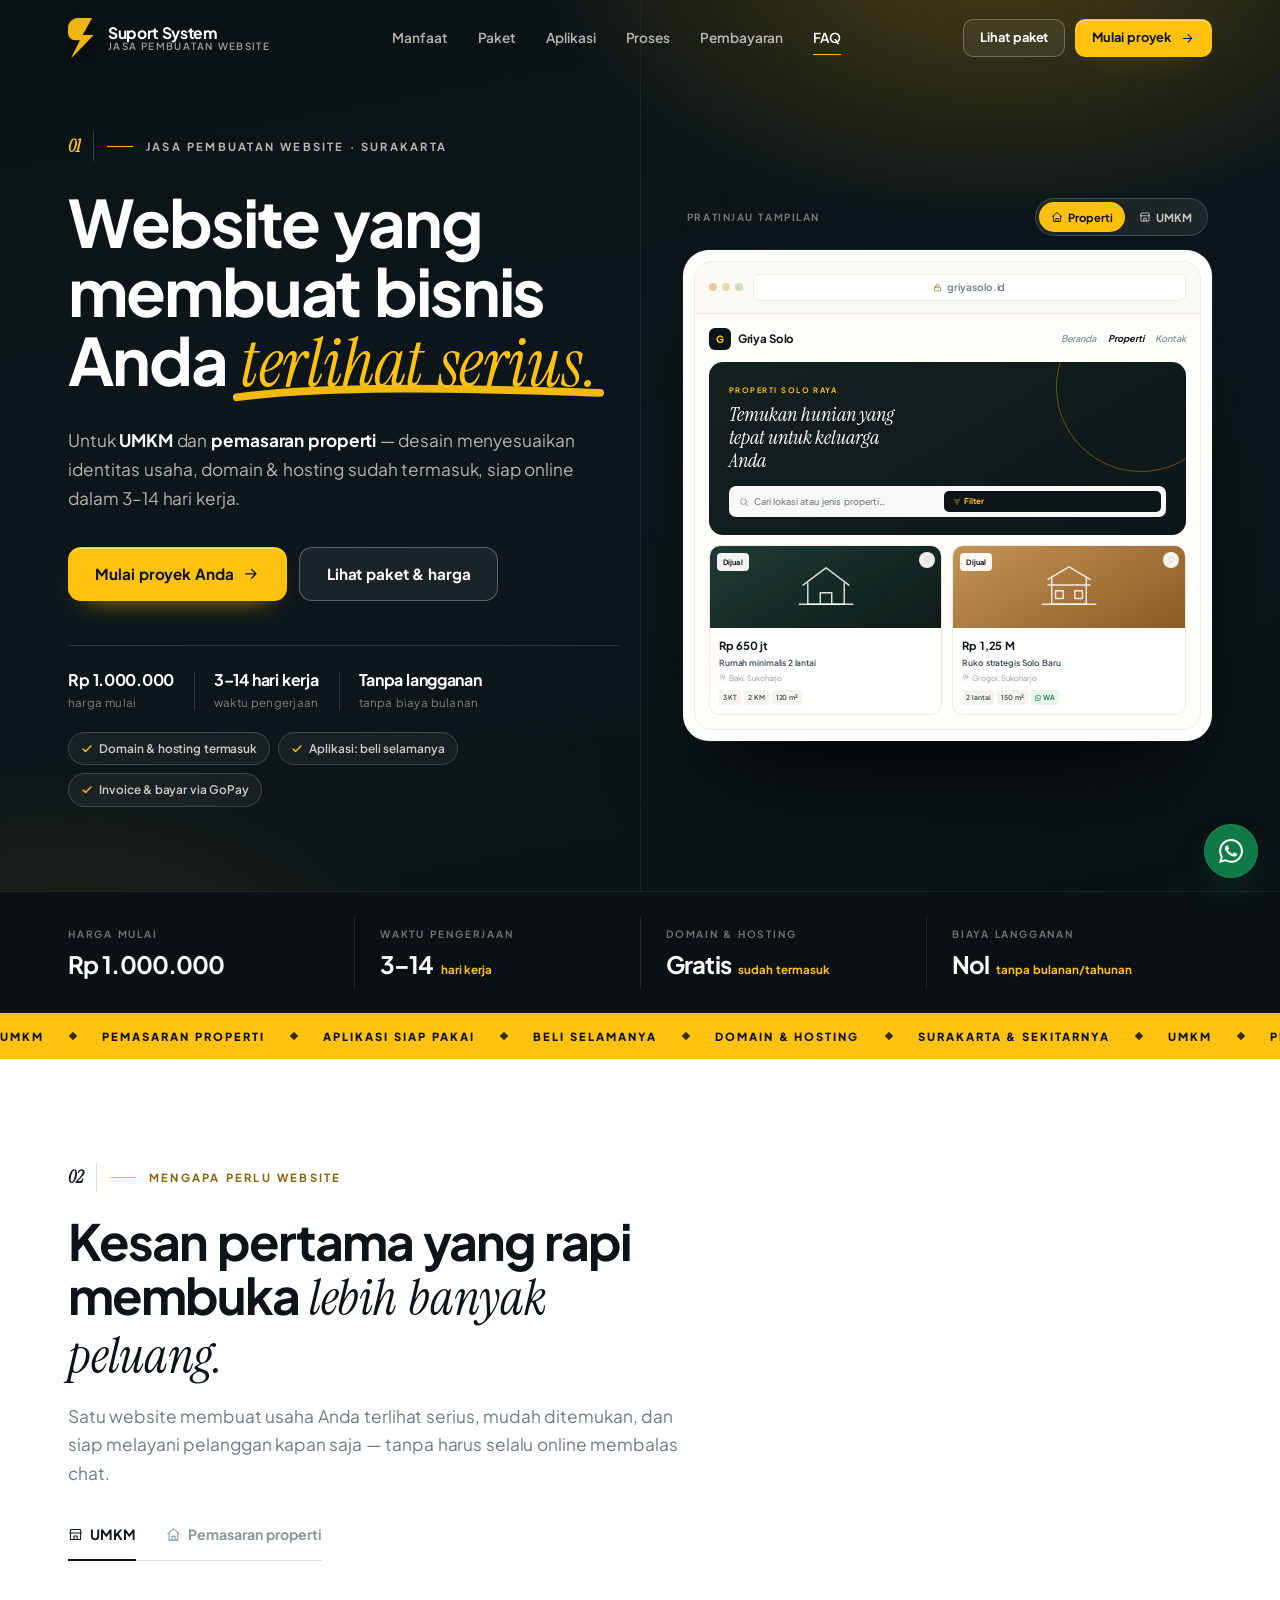
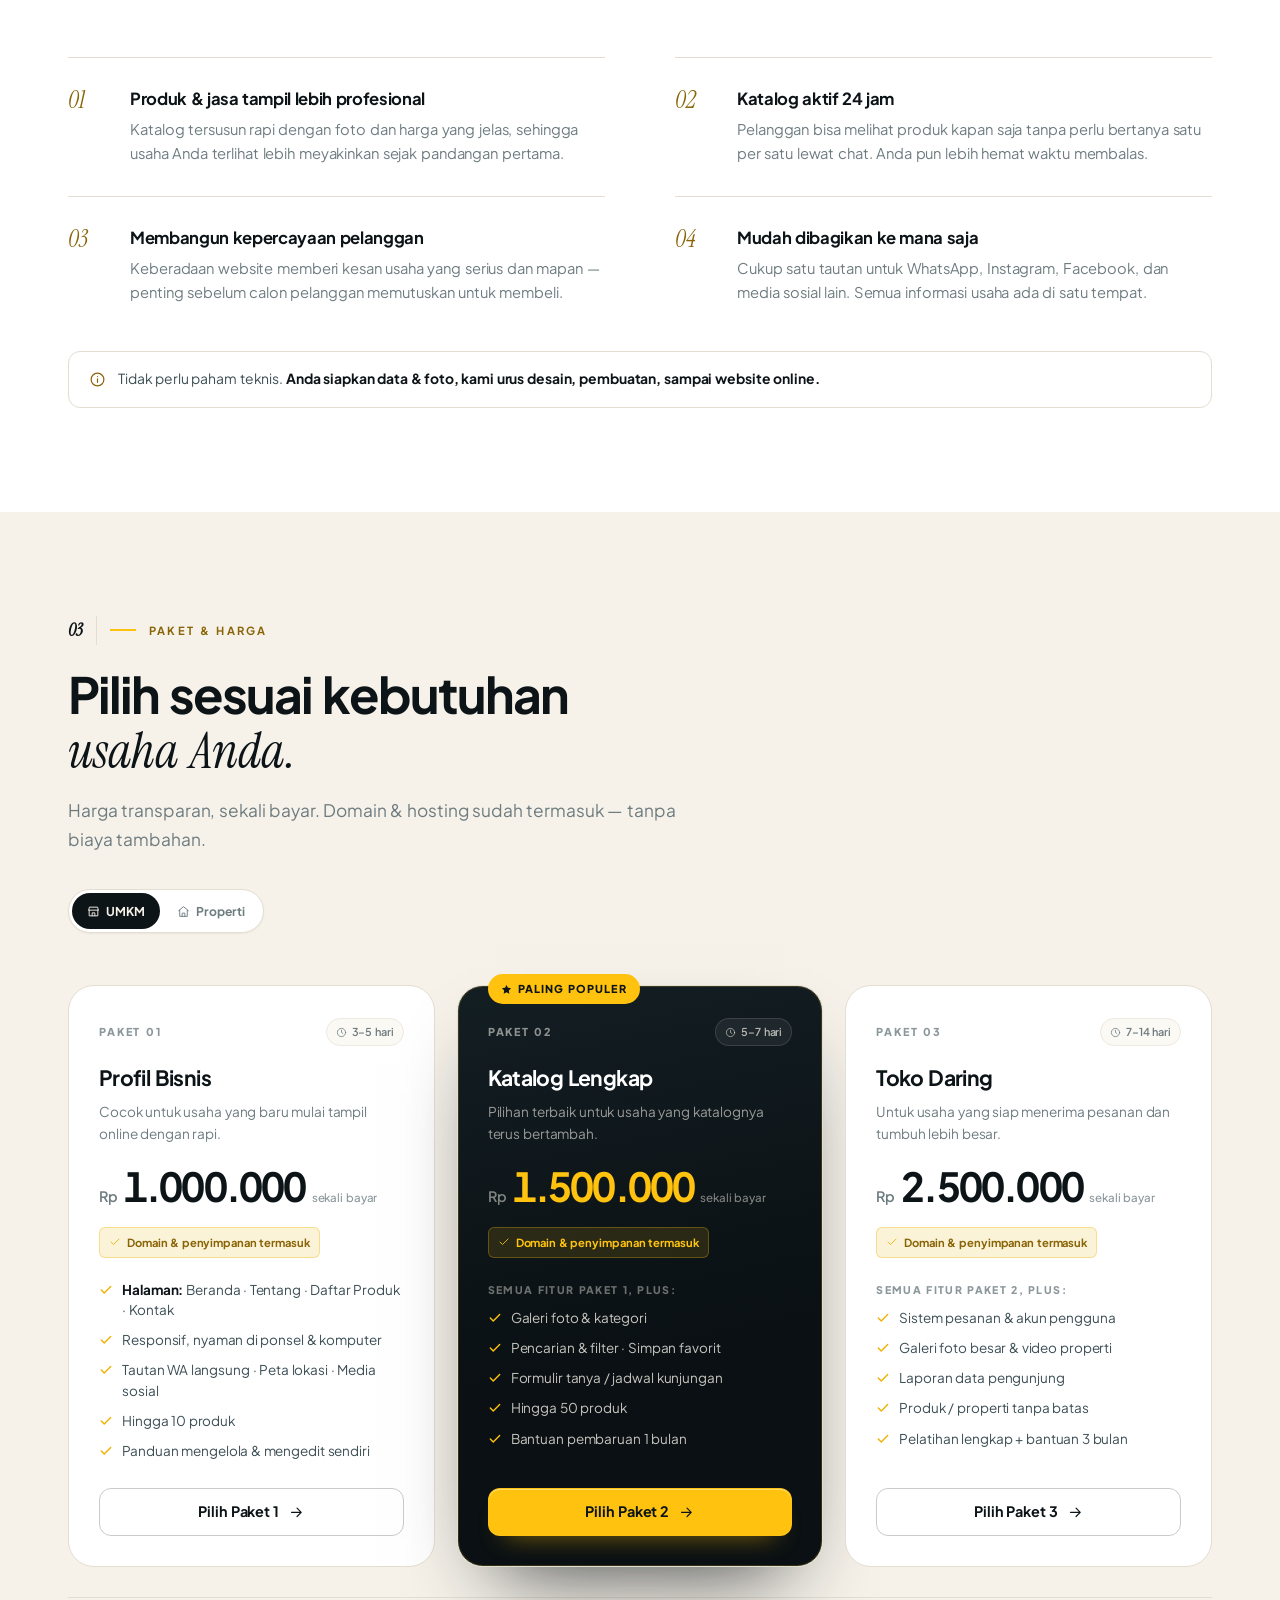
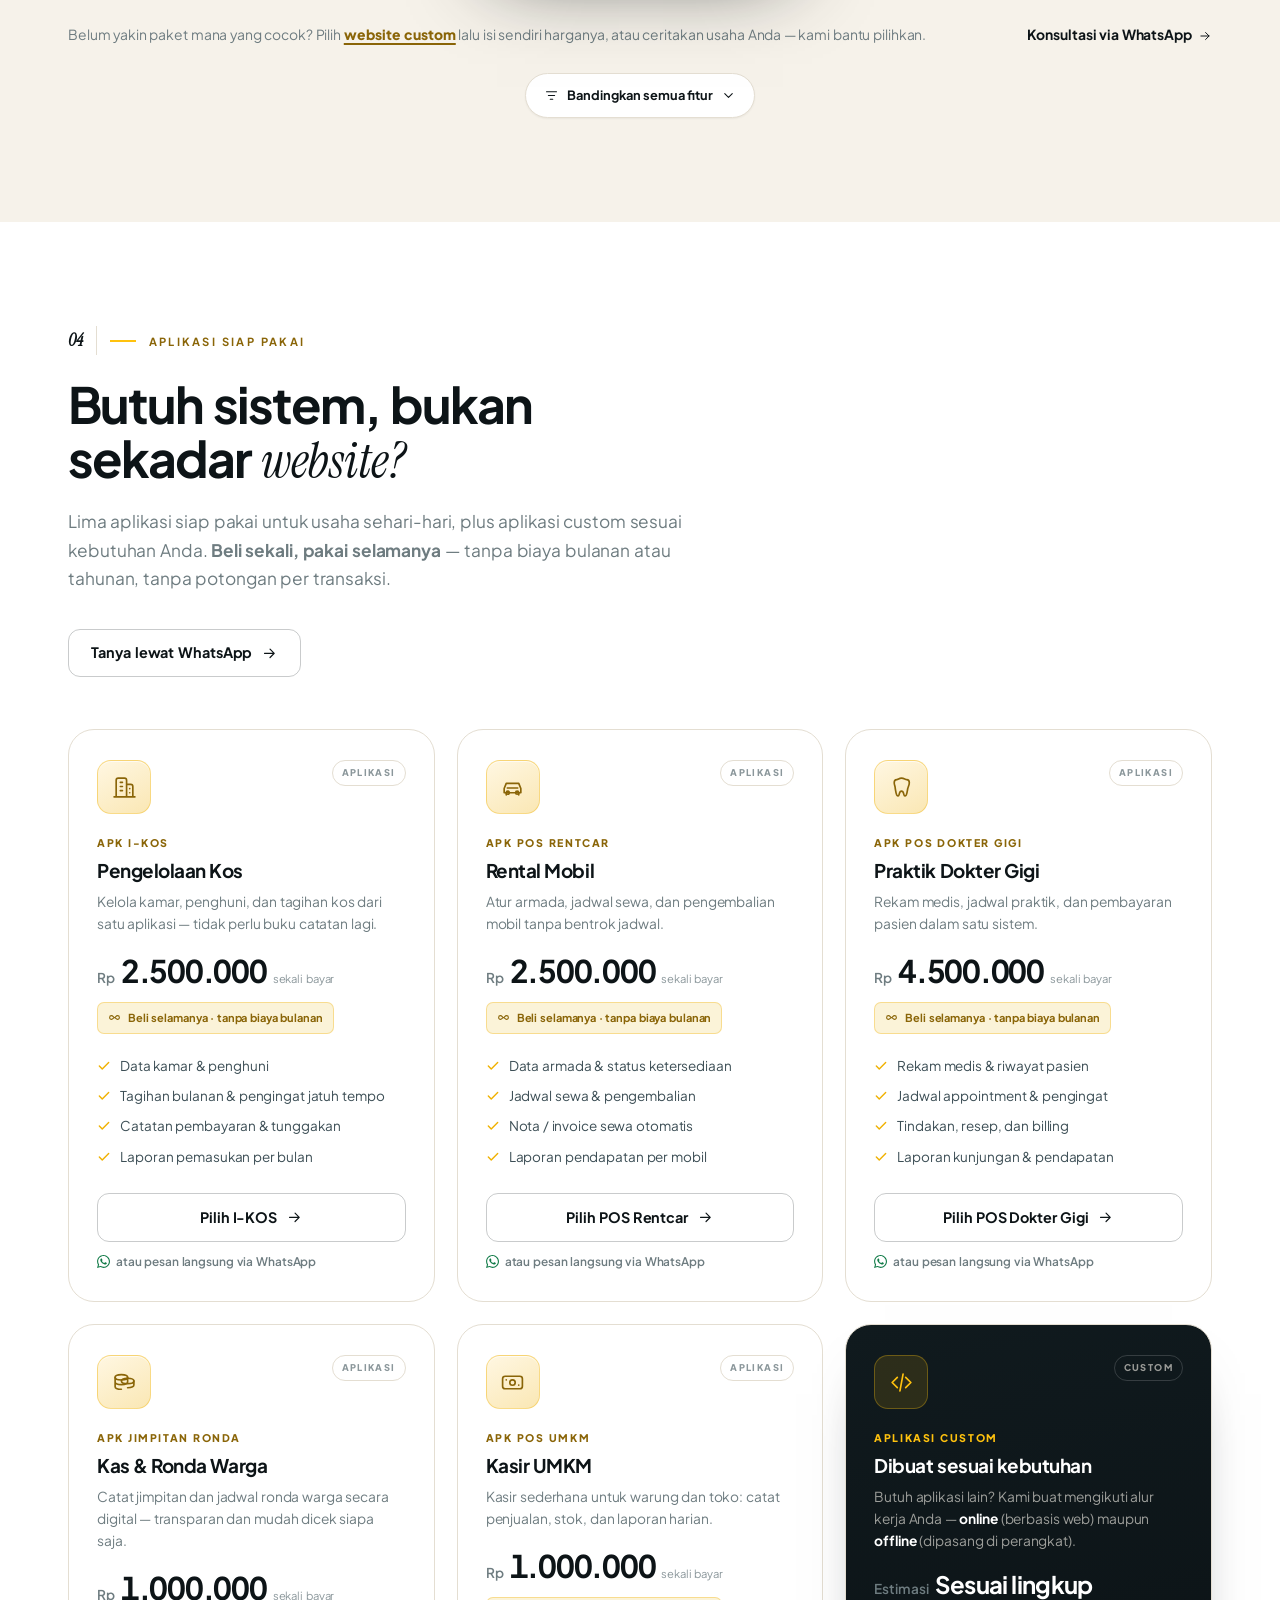
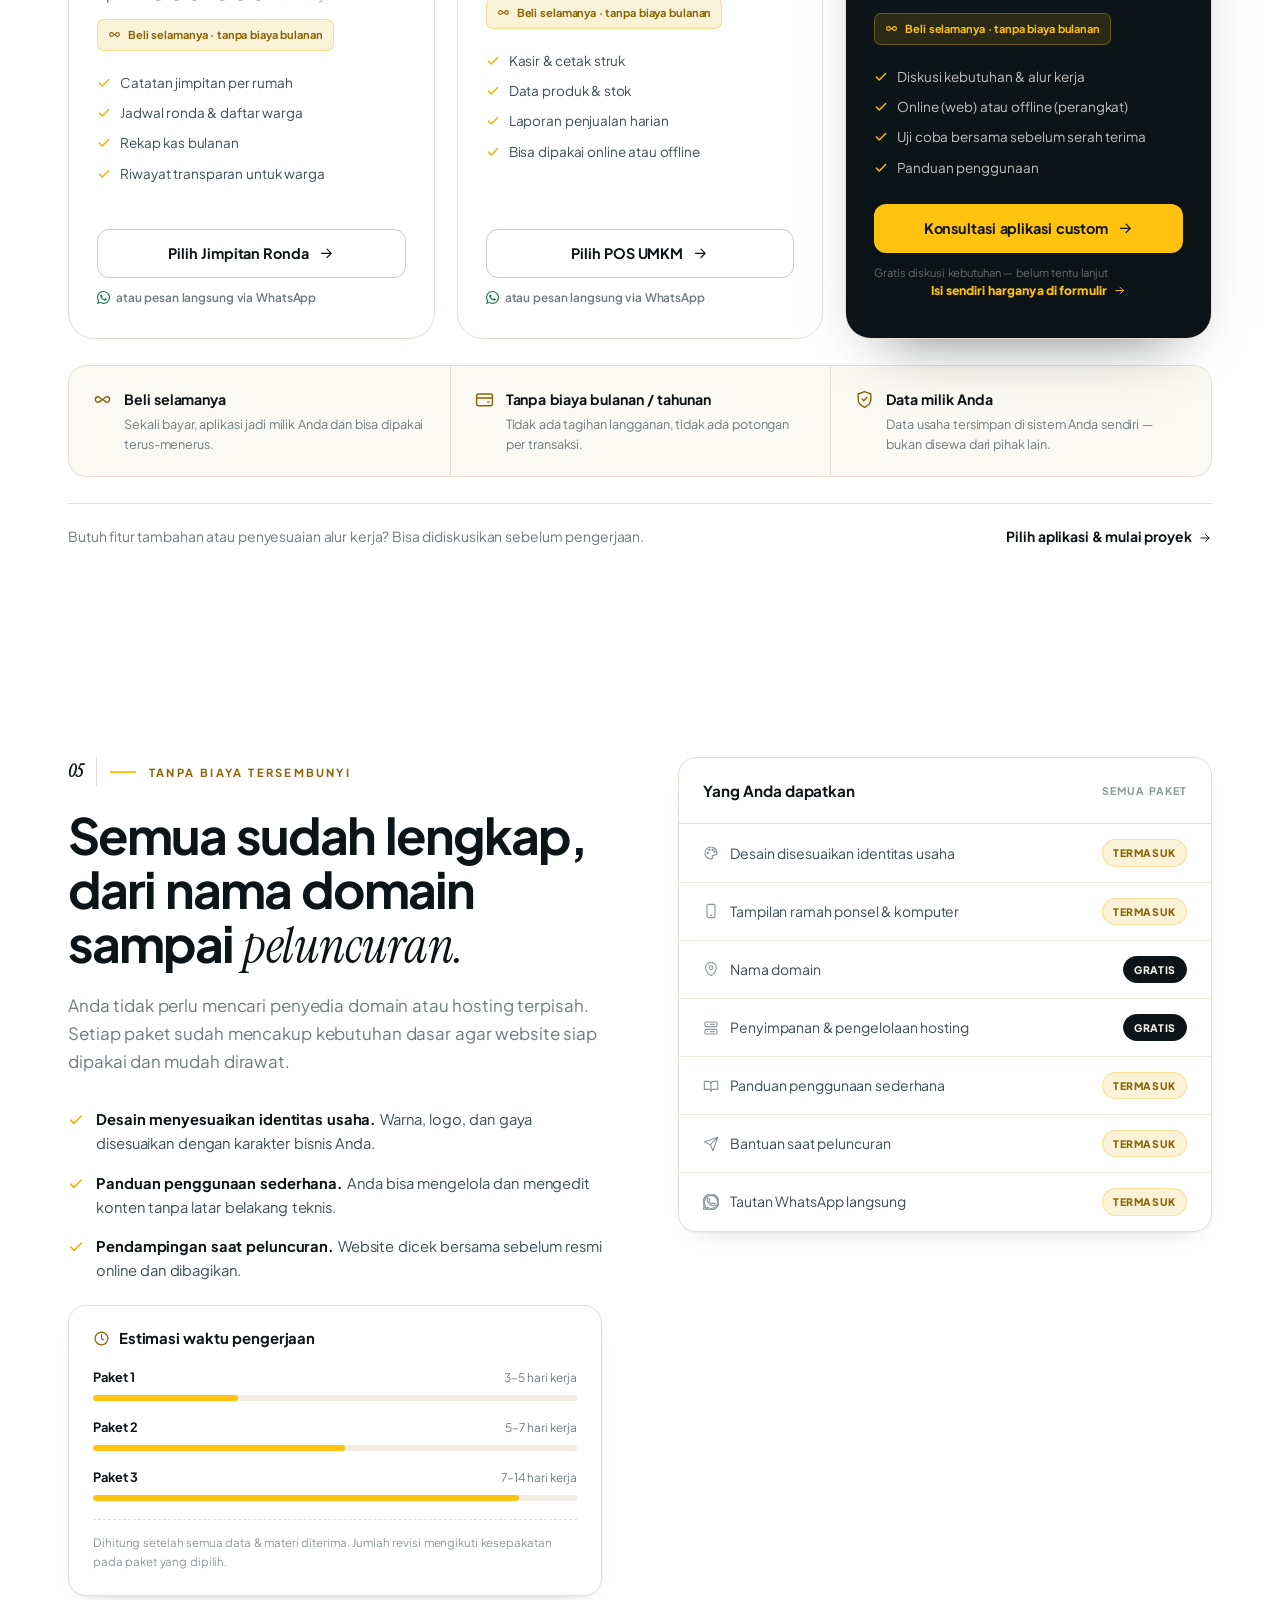
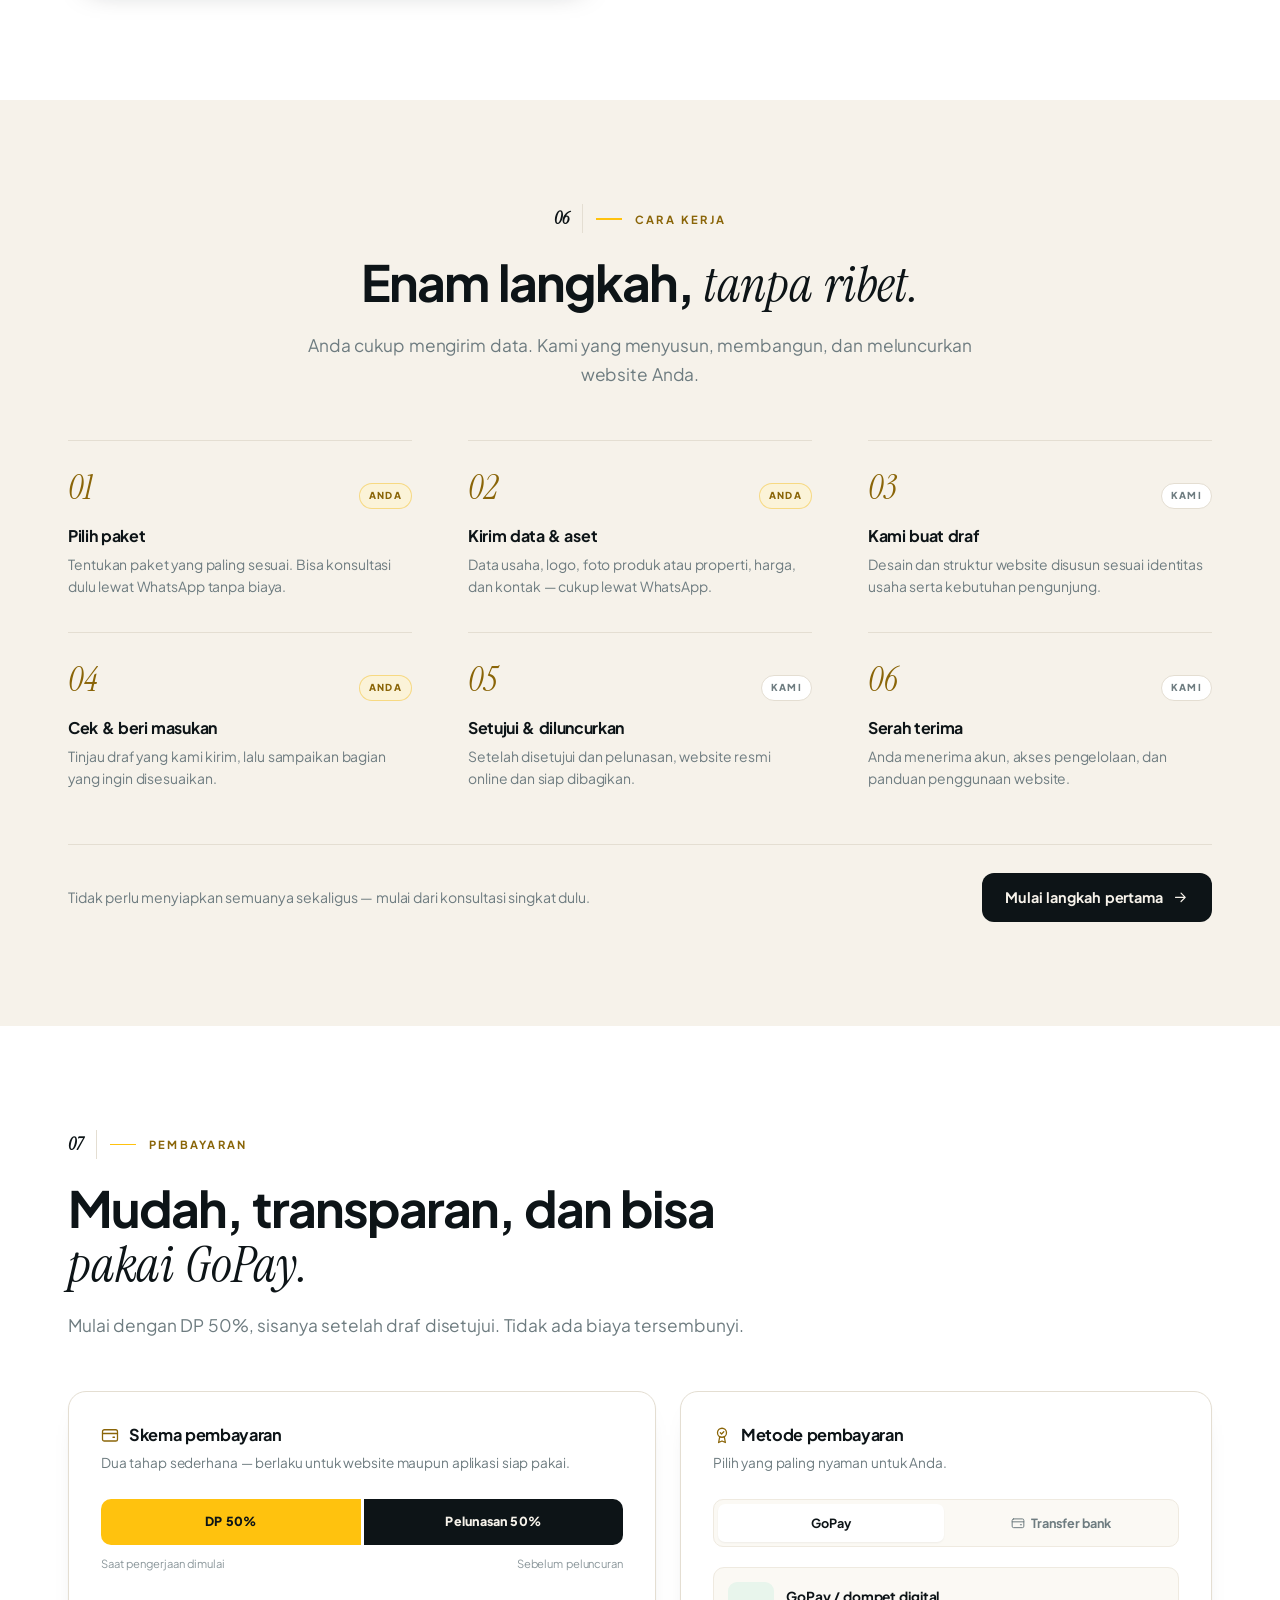
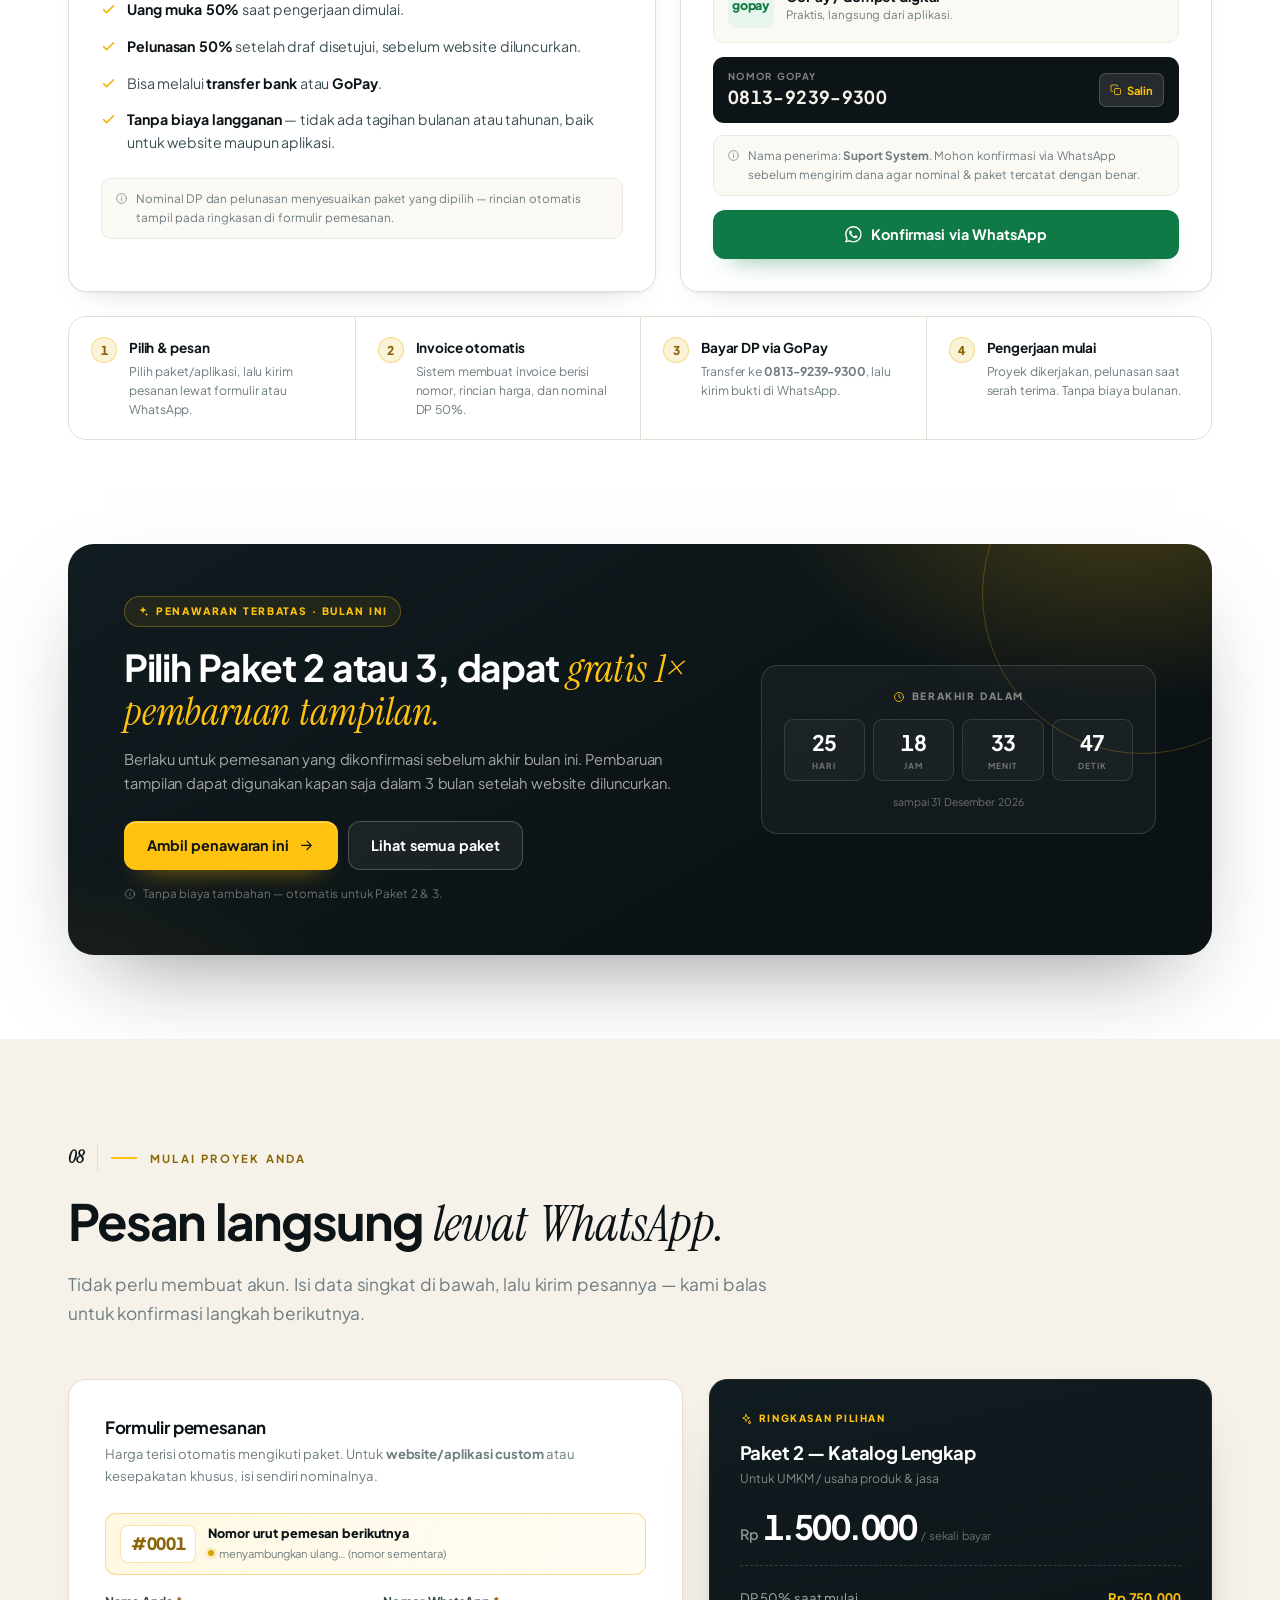
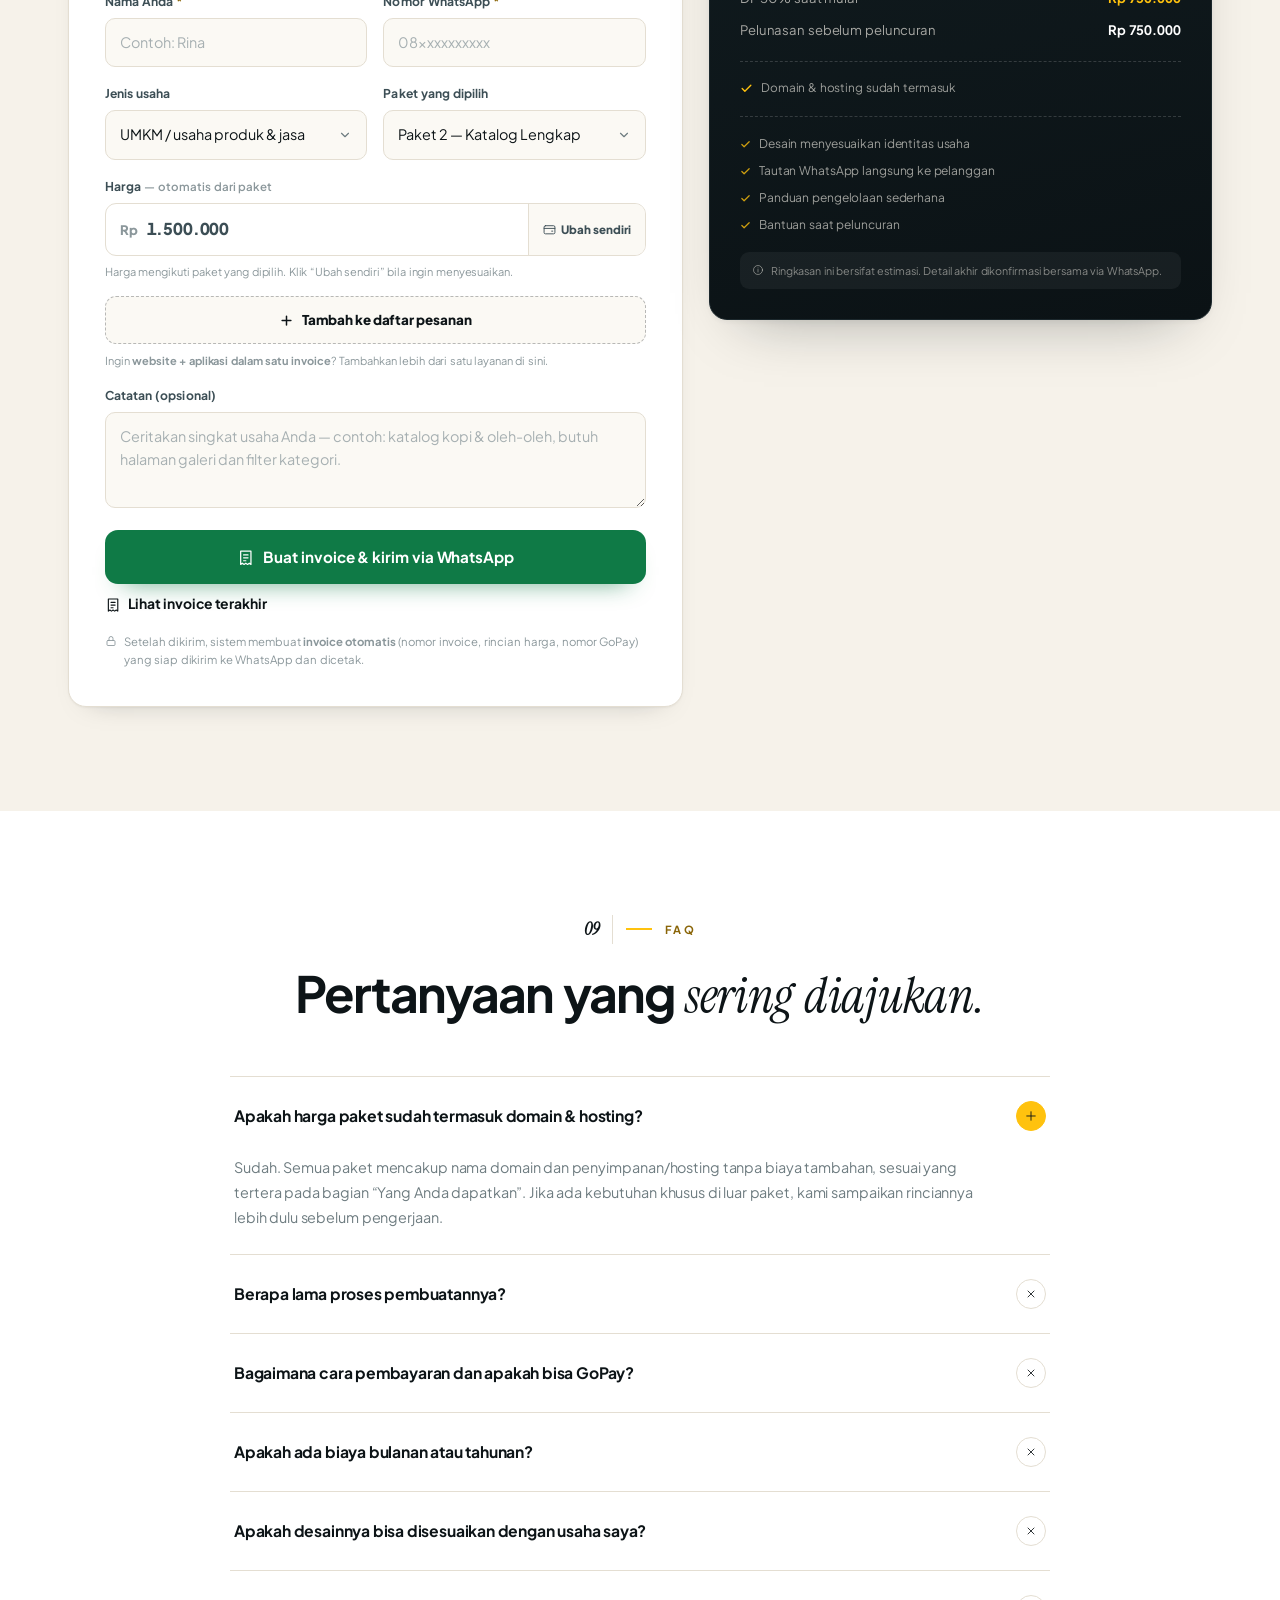
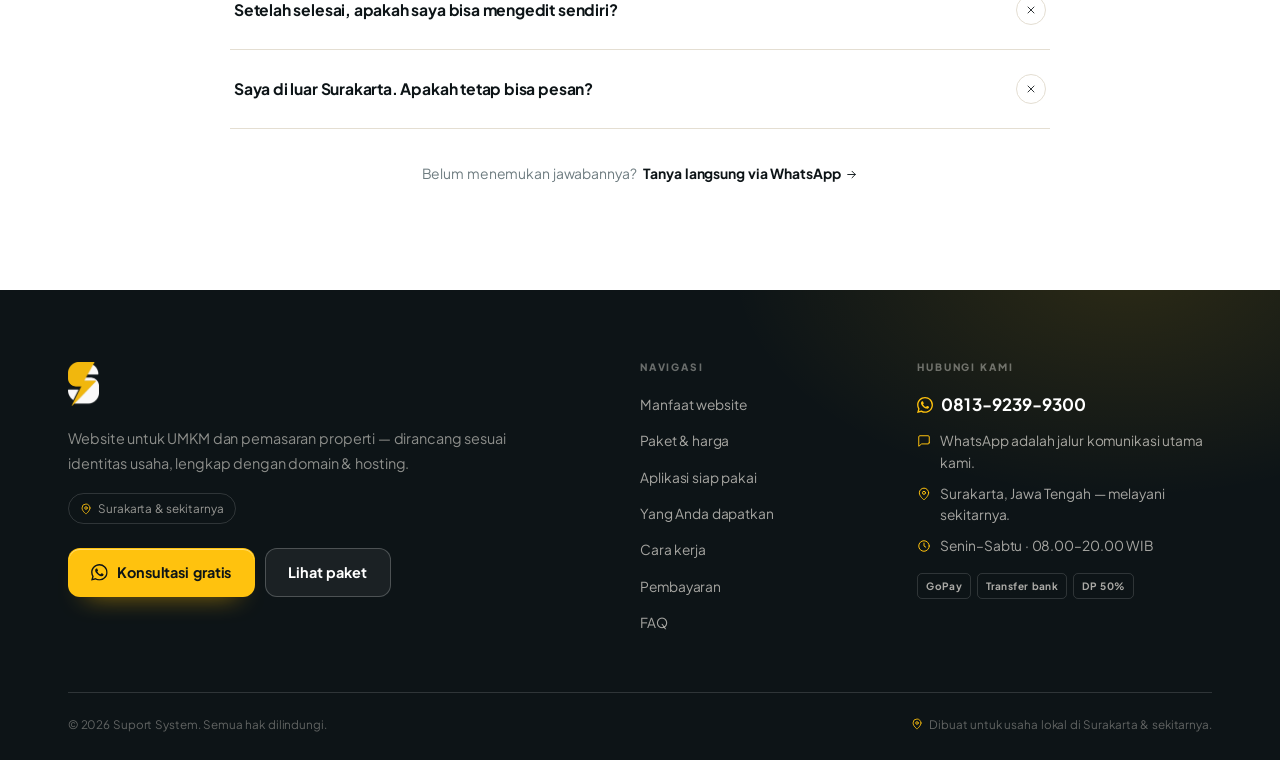
==== commit 5fb420e0: "Add files via upload" ====
--- a/versi-satu-file.html
+++ b/versi-satu-file.html
@@ -1323,6 +1323,212 @@
 .inv-steps li{display:block;position:relative;padding-left:26px}
 .inv-steps li::before{position:absolute;left:0;top:2px;margin-top:0}
 
+/* ============================================================
+   24. FORM: HARGA OTOMATIS / ISI SENDIRI
+   ============================================================ */
+.field--price{grid-column:1/-1}
+.lab-note{font-weight:600;font-size:.72rem;color:var(--muted-2);letter-spacing:0}
+.price-input{
+  display:flex;align-items:center;gap:0;position:relative;
+  border:1px solid var(--line);border-radius:11px;background:var(--white);
+  transition:border-color .2s,box-shadow .2s;overflow:hidden;
+}
+.price-input:focus-within{border-color:var(--gold-deep);box-shadow:0 0 0 3px rgba(240,177,0,.16)}
+.field--price.bad .price-input{border-color:#D9806B;background:#FFF8F5;box-shadow:0 0 0 3px rgba(217,128,107,.12)}
+.price-input .rp{
+  padding:0 4px 0 14px;font-size:.82rem;font-weight:800;color:var(--muted-2);letter-spacing:.02em;
+}
+.price-input input{
+  flex:1;min-width:0;border:0!important;box-shadow:none!important;background:transparent!important;
+  padding:12px 10px 12px 4px;font-size:1.02rem;font-weight:800;color:var(--ink);
+  font-variant-numeric:tabular-nums;letter-spacing:-.01em;
+}
+.price-input input:read-only{color:var(--ink-soft);cursor:default}
+.price-input input.is-manual{color:var(--gold-deep)}
+.price-edit{
+  flex:none;display:inline-flex;align-items:center;gap:5px;height:100%;min-height:44px;
+  padding:0 14px;border:0;border-left:1px solid var(--line);background:var(--paper);
+  font-family:inherit;font-size:.72rem;font-weight:800;color:var(--ink-soft);cursor:pointer;
+  transition:background .2s,color .2s;
+}
+.price-edit:hover{background:var(--gold-tint);color:var(--ink)}
+.price-edit .ic{width:13px;height:13px}
+.price-edit.is-on{background:var(--ink);color:var(--gold);border-left-color:var(--ink)}
+.price-edit.is-on:hover{background:#182227;color:var(--gold)}
+.hint-sm{font-size:.69rem;color:var(--muted-2);line-height:1.55}
+
+/* tautan pilih paket custom di teks */
+.link-pkg{
+  font:inherit;font-weight:800;color:var(--gold-deep);background:none;border:0;padding:0;
+  cursor:pointer;text-decoration:underline;text-underline-offset:3px;text-decoration-thickness:1.5px;
+}
+.link-pkg:hover{color:var(--ink)}
+.cta-custom{width:100%;justify-content:center;margin-top:8px;color:rgba(255,255,255,.62);font-size:.76rem}
+.cta-custom:hover{color:var(--gold)}
+.cta-custom .ic{width:12px;height:12px}
+
+/* ringkasan: mode "sesuai lingkup" */
+.total.is-quote{gap:0}
+.total.is-quote .amt{
+  font-size:1.42rem;font-weight:700;letter-spacing:-.02em;color:var(--gold);
+}
+@media (max-width:760px){
+  .price-edit span{display:none}
+  .price-edit{padding:0 12px}
+  .price-edit .ic{width:16px;height:16px}
+  .total.is-quote .amt{font-size:1.24rem}
+}
+
+/* jarak tombol "Lihat invoice terakhir" */
+.form-submit #lastInvoiceBtn{margin-top:12px}
+.price-edit[hidden]{display:none!important}
+
+/* tautan "isi sendiri harganya" di kartu custom */
+.cta-custom{
+  display:inline-flex;align-items:center;justify-content:center;gap:6px;
+  margin:12px 0 2px;padding:8px 0;color:var(--gold);
+  font-size:.76rem;font-weight:800;letter-spacing:.01em;
+  border-top:1px solid rgba(255,255,255,.12);width:100%;
+}
+.cta-custom:hover{color:#fff;opacity:1}
+.cta-custom .ic{width:13px;height:13px;transition:transform .2s}
+.cta-custom:hover .ic{transform:translateX(3px)}
+.cta-custom{border:0;border-top:1px solid rgba(255,255,255,.12);border-radius:0;box-shadow:none;background:none}
+.cta-custom{border-top:0;margin-top:4px;padding-top:2px}
+
+/* ============================================================
+   25. DAFTAR PESANAN — beberapa layanan dalam satu invoice
+   ============================================================ */
+.field--add{grid-column:1/-1;gap:8px}
+.btn--add{
+  display:inline-flex;align-items:center;justify-content:center;gap:8px;
+  min-height:48px;border:1.5px dashed rgba(13,20,23,.28);border-radius:11px;
+  background:var(--paper);color:var(--ink);font-weight:800;font-size:.84rem;
+  transition:border-color .2s,background .2s,color .2s;
+}
+.btn--add .ic{width:15px;height:15px;stroke-width:2.6}
+.btn--add:hover{border-color:var(--gold-deep);background:var(--gold-tint);color:var(--ink)}
+
+.order-list{grid-column:1/-1;gap:9px;margin-top:2px}
+.ol-head{display:flex;align-items:center;justify-content:space-between;gap:10px}
+.ol-title{display:inline-flex;align-items:center;gap:6px;font-size:.76rem;font-weight:800;color:var(--ink-soft)}
+.ol-title .ic{width:13px;height:13px;color:var(--gold-deep)}
+.ol-count{
+  font-size:.66rem;font-weight:800;letter-spacing:.04em;text-transform:uppercase;
+  color:var(--gold-deep);background:var(--gold-tint);border-radius:999px;padding:3px 9px;
+}
+.ol-items{display:flex;flex-direction:column;gap:7px;list-style:none;margin:0;padding:0}
+.ol-item{
+  display:flex;align-items:center;gap:10px;padding:10px 11px;
+  border:1px solid var(--line);border-radius:10px;background:var(--white);
+}
+.ol-badge{
+  flex:none;font-size:.58rem;font-weight:800;letter-spacing:.07em;text-transform:uppercase;
+  padding:3px 7px;border-radius:5px;background:var(--ink);color:var(--gold);
+}
+.ol-info{flex:1;min-width:0;display:flex;flex-direction:column;gap:1px}
+.ol-info b{font-size:.8rem;font-weight:700;color:var(--ink);line-height:1.35}
+.ol-info span{font-size:.72rem;color:var(--muted);font-variant-numeric:tabular-nums}
+.ol-del{
+  flex:none;width:28px;height:28px;border-radius:7px;border:1px solid var(--line);
+  background:var(--paper);color:var(--muted);display:grid;place-items:center;cursor:pointer;
+  transition:background .18s,color .18s,border-color .18s;
+}
+.ol-del .ic{width:12px;height:12px}
+.ol-del:hover{background:#FFF1EC;border-color:#E9B7A8;color:#B8503A}
+.ol-clear{
+  align-self:flex-start;font-family:inherit;font-size:.71rem;font-weight:700;
+  color:var(--muted);background:none;border:0;padding:2px 0;cursor:pointer;
+  text-decoration:underline;text-underline-offset:3px;
+}
+.ol-clear:hover{color:#B8503A}
+
+/* ringkasan: rincian item */
+.sum-items{display:flex;flex-direction:column;gap:6px;margin:14px 0 0;padding:0;list-style:none;
+  border-top:1px solid rgba(255,255,255,.12);padding-top:12px}
+.sum-items li{display:flex;align-items:baseline;justify-content:space-between;gap:14px;font-size:.76rem}
+.sum-items li span{color:rgba(246,242,234,.66);min-width:0}
+.sum-items li b{color:#fff;font-weight:700;white-space:nowrap;font-variant-numeric:tabular-nums}
+@media (max-width:760px){
+  .ol-item{padding:9px 10px;gap:8px}
+  .ol-badge{font-size:.55rem}
+  .ol-info b{font-size:.77rem}
+}
+
+/* total invoice: label panjang tidak memecah nominal */
+.inv-totals .row{max-width:370px}
+.inv-totals .row span{min-width:0}
+.inv-totals .row b{white-space:nowrap;flex:none}
+/* ponsel: total tetap satu baris, label boleh mengecil */
+@media (max-width:760px){
+  .inv-totals .row{gap:12px;align-items:baseline}
+  .inv-totals .row span{font-size:.78rem}
+  .inv-totals .row.dp span{font-size:.8rem}
+}
+/* cetak: hindari baris item terpotong di tengah */
+@media print{
+  .inv-table tr{break-inside:avoid;page-break-inside:avoid}
+  .inv-totals{break-inside:avoid}
+}
+
+/* ============================================================
+   26. NOMOR URUT PEMESAN
+   ============================================================ */
+.seq-pill{
+  display:flex;align-items:center;gap:12px;margin:14px 0 4px;
+  padding:11px 14px;border:1px solid rgba(240,177,0,.4);border-radius:11px;
+  background:linear-gradient(120deg,rgba(255,194,14,.12),rgba(255,194,14,.04));
+}
+.seq-no{
+  flex:none;font-size:1.06rem;font-weight:800;letter-spacing:-.02em;color:var(--gold-deep);
+  font-variant-numeric:tabular-nums;background:var(--white);border:1px solid rgba(240,177,0,.35);
+  border-radius:8px;padding:4px 10px;
+}
+.seq-txt{display:flex;flex-direction:column;gap:2px;min-width:0}
+.seq-txt b{font-size:.79rem;font-weight:800;color:var(--ink);line-height:1.3}
+.seq-txt span{font-size:.7rem;color:var(--muted);display:inline-flex;align-items:center;gap:5px}
+.seq-txt .dot,.sales-badge .dot{
+  width:6px;height:6px;border-radius:50%;background:#C9C2B4;display:inline-block;flex:none;
+}
+.seq-ok .dot{background:#2E9E63;box-shadow:0 0 0 3px rgba(46,158,99,.16)}
+.seq-local .dot{background:#D9A400;box-shadow:0 0 0 3px rgba(217,164,0,.16)}
+
+/* nomor pesanan di kepala invoice */
+.inv-seqline{
+  display:inline-block;margin-top:5px;font-size:.66rem;font-weight:800;letter-spacing:.04em;
+  text-transform:uppercase;color:var(--muted-2);
+}
+.inv-seqline b{color:var(--gold-deep);font-size:.76rem;letter-spacing:0;text-transform:none;margin-left:3px}
+
+/* lencana jumlah pesanan pada kartu */
+.sales-badge{
+  display:inline-flex;align-items:center;gap:4px;flex:none;
+  font-size:.6rem;font-weight:800;letter-spacing:.03em;color:var(--gold-deep);
+  background:var(--gold-tint);border:1px solid rgba(240,177,0,.3);
+  border-radius:999px;padding:3px 7px;white-space:nowrap;
+}
+.sales-badge .dot{width:5px;height:5px;background:#2E9E63;box-shadow:0 0 0 2px rgba(46,158,99,.18)}
+.app-card--custom .sales-badge{background:rgba(255,255,255,.08);border-color:rgba(255,194,14,.35);color:var(--gold)}
+.btn[disabled]{opacity:.72;cursor:progress}
+@media (max-width:760px){
+  .seq-pill{padding:10px 12px;gap:10px}
+  .seq-no{font-size:.98rem}
+  .seq-txt b{font-size:.75rem}
+  .seq-txt span{font-size:.66rem}
+}
+
+/* elemen ber-atribut hidden tetap disembunyikan meski .field memakai flex */
+.order-list[hidden]{display:none!important}
+.sum-items[hidden]{display:none!important}
+.seq-pill{margin-bottom:16px}
+.seq-pill[hidden]{display:none!important}
+
+/* lencana pesanan di kartu (ditempel di wadah tag) */
+.app-top{position:relative}
+.sales-badge{position:absolute;right:0;top:52px;z-index:1}
+.card-price .sales-badge{position:static;display:inline-flex;margin-top:10px}
+.sales-badge--static{position:static;margin-top:10px}
+
 </style>
 
 <meta property="og:type" content="website">
@@ -1376,7 +1582,8 @@
 
 <!-- ICONS -->
 <svg xmlns="http://www.w3.org/2000/svg" style="display:none" aria-hidden="true">
-  <symbol id="i-check" viewBox="0 0 24 24"><path d="M20 6 9 17l-5-5"/></symbol>
+  <symbol id="i-plus" viewBox="0 0 24 24"><path d="M12 5v14M5 12h14" fill="none" stroke="currentColor" stroke-width="2.4" stroke-linecap="round"/></symbol>
+    <symbol id="i-check" viewBox="0 0 24 24"><path d="M20 6 9 17l-5-5"/></symbol>
   <symbol id="i-arrow" viewBox="0 0 24 24"><path d="M5 12h14M13 6l6 6-6 6"/></symbol>
   <symbol id="i-arrow-up" viewBox="0 0 24 24"><path d="M7 17 17 7M8 7h9v9"/></symbol>
   <symbol id="i-wa" viewBox="0 0 24 24"><path d="M17.47 14.38c-.3-.15-1.76-.87-2.03-.97-.27-.1-.47-.15-.67.15-.2.3-.77.97-.94 1.16-.17.2-.35.22-.64.08-.3-.15-1.26-.47-2.39-1.48-.88-.79-1.48-1.76-1.66-2.06-.17-.3-.02-.46.13-.6.13-.14.3-.35.45-.52.15-.18.2-.3.3-.5.1-.2.05-.37-.03-.52-.07-.15-.67-1.61-.92-2.21-.24-.58-.49-.5-.67-.51h-.57c-.2 0-.52.07-.79.37-.27.3-1.04 1.02-1.04 2.48 0 1.46 1.07 2.88 1.21 3.07.15.2 2.1 3.2 5.08 4.49.71.3 1.26.49 1.69.62.71.23 1.36.2 1.87.12.57-.09 1.76-.72 2.01-1.41.25-.7.25-1.29.17-1.42-.07-.12-.27-.2-.57-.35M12.05 21.79h-.01a9.87 9.87 0 0 1-5.03-1.38l-.36-.21-3.74.98 1-3.65-.24-.37a9.86 9.86 0 0 1-1.51-5.26c0-5.45 4.44-9.89 9.89-9.89 2.64 0 5.12 1.03 6.99 2.9a9.83 9.83 0 0 1 2.89 6.99c0 5.45-4.44 9.89-9.88 9.89m8.41-18.3A11.82 11.82 0 0 0 12.05 0C5.5 0 .16 5.34.16 11.89c0 2.1.55 4.14 1.59 5.95L.06 24l6.3-1.65a11.9 11.9 0 0 0 5.69 1.45h.01c6.55 0 11.89-5.34 11.89-11.9 0-3.17-1.24-6.16-3.48-8.41Z"/></symbol>
@@ -1756,7 +1963,7 @@
     </div>
 
     <div class="pricing-note reveal">
-      <p>Belum yakin paket mana yang cocok? Ceritakan usaha Anda — kami bantu pilihkan.</p>
+      <p>Belum yakin paket mana yang cocok? Pilih <button class="link-pkg" type="button" data-pkg="wcust">website custom</button> lalu isi sendiri harganya, atau ceritakan usaha Anda — kami bantu pilihkan.</p>
       <a href="https://wa.me/6281392399300?text=Halo%20Suport%20System%2C%20saya%20ingin%20dibantu%20memilih%20paket%20website%20yang%20sesuai%20untuk%20usaha%20saya." target="_blank" rel="noopener">Konsultasi via WhatsApp <svg class="ic" aria-hidden="true"><use href="#i-arrow"/></svg></a>
     </div>
 
@@ -1942,6 +2149,7 @@
         </ul>
         <a class="btn btn--ink" href="https://wa.me/6281392399300?text=Halo%20Suport%20System%2C%20saya%20ingin%20konsultasi%20aplikasi%20custom%20(online%20atau%20offline)%20untuk%20usaha%20saya." target="_blank" rel="noopener">Konsultasi aplikasi custom <svg class="ic" aria-hidden="true"><use href="#i-arrow"/></svg></a>
         <span class="wa-hint">Gratis diskusi kebutuhan — belum tentu lanjut</span>
+        <button class="btn btn--link cta-custom" type="button" data-pkg="acust">Isi sendiri harganya di formulir <svg class="ic" aria-hidden="true"><use href="#i-arrow"/></svg></button>
       </article>
     </div>
 
@@ -2184,7 +2392,14 @@
     <div class="order-grid">
       <form class="form-card reveal" id="orderForm" novalidate>
         <h3>Formulir pemesanan</h3>
-        <p class="hint">Sebagian besar data bisa dilengkapi nanti lewat WhatsApp.</p>
+        <p class="hint">Harga terisi otomatis mengikuti paket. Untuk <b>website/aplikasi custom</b> atau kesepakatan khusus, isi sendiri nominalnya.</p>
+        <div class="seq-pill" id="seqPill">
+          <span class="seq-no" id="seqNext">#0001</span>
+          <span class="seq-txt">
+            <b>Nomor urut pemesan berikutnya</b>
+            <span id="seqStatus"><i class="dot"></i> menghubungkan…</span>
+          </span>
+        </div>
         <div class="form-grid">
           <div class="field" id="fieldNama">
             <label for="nama">Nama Anda <span class="req">*</span></label>
@@ -2218,7 +2433,40 @@
                 <option value="jr">APK Jimpitan Ronda — Rp 1.000.000</option>
                 <option value="pu">APK POS UMKM — Rp 1.000.000</option>
               </optgroup>
+              <optgroup label="Custom — harga diisi sendiri">
+                <option value="wcust">Website custom — sesuai kebutuhan</option>
+                <option value="acust">Aplikasi custom — online / offline</option>
+              </optgroup>
             </select>
+          </div>
+          <div class="field full field--price" id="fieldHarga">
+            <label for="harga">Harga <span class="lab-note" id="hargaLabNote">— otomatis dari paket</span></label>
+            <div class="price-input">
+              <span class="rp" aria-hidden="true">Rp</span>
+              <input type="text" id="harga" name="harga" inputmode="numeric" autocomplete="off" placeholder="0" aria-describedby="hargaHint">
+              <button type="button" class="price-edit" id="hargaEdit" aria-pressed="false" aria-controls="harga">
+                <svg class="ic" aria-hidden="true"><use href="#i-wallet"/></svg><span>Ubah sendiri</span>
+              </button>
+            </div>
+            <span class="hint-sm" id="hargaHint">Harga mengikuti paket yang dipilih. Klik “Ubah sendiri” bila ingin menyesuaikan.</span>
+            <span class="err" id="hargaErr">Isi harga terlebih dahulu — contoh: 3.500.000.</span>
+          </div>
+
+          <div class="field full field--add" id="fieldAdd">
+            <button type="button" class="btn btn--add btn--block" id="addItemBtn">
+              <svg class="ic" aria-hidden="true"><use href="#i-plus"/></svg>
+              <span>Tambah ke daftar pesanan</span>
+            </button>
+            <span class="hint-sm" id="addHint">Ingin <b>website + aplikasi dalam satu invoice</b>? Tambahkan lebih dari satu layanan di sini.</span>
+          </div>
+
+          <div class="field full order-list" id="orderListWrap" hidden>
+            <div class="ol-head">
+              <span class="ol-title"><svg class="ic" aria-hidden="true"><use href="#i-receipt"/></svg> Daftar pesanan</span>
+              <span class="ol-count" id="olCount">0 layanan</span>
+            </div>
+            <ul class="ol-items" id="olItems"></ul>
+            <button type="button" class="ol-clear" id="olClear">Kosongkan daftar</button>
           </div>
           <div class="field full">
             <label for="catatan">Catatan (opsional)</label>
@@ -2240,7 +2488,8 @@
         <div class="lab"><svg class="ic" aria-hidden="true"><use href="#i-spark"/></svg> Ringkasan pilihan</div>
         <h3 id="sumName">Paket 2 — Katalog Lengkap</h3>
         <p class="for" id="sumJenis">Untuk UMKM / usaha produk &amp; jasa</p>
-        <div class="total"><span class="cur">Rp</span><span class="amt" id="sumPrice">1.500.000</span><span class="per">/ sekali bayar</span></div>
+        <ul class="sum-items" id="sumItems" hidden></ul>
+        <div class="total" id="sumTotalBox"><span class="cur" id="sumCur">Rp</span><span class="amt" id="sumPrice">1.500.000</span><span class="per" id="sumPer">/ sekali bayar</span></div>
         <div class="sum-row dp"><span>DP 50% saat mulai</span><b id="sumDp">Rp 750.000</b></div>
         <div class="sum-row"><span>Pelunasan sebelum peluncuran</span><b id="sumSisa">Rp 750.000</b></div>
         <div class="sum-incl"><svg class="ic" aria-hidden="true"><use href="#i-check"/></svg> <span id="sumInclText">Domain &amp; hosting sudah termasuk</span></div>
@@ -2374,6 +2623,7 @@
         <strong id="invTitle">INVOICE</strong>
         <span id="invNo">—</span>
         <span id="invDate">—</span>
+        <span class="inv-seqline">No. Pesanan <b id="invSeq">—</b></span>
       </div>
       <button class="inv-x" id="invClose" type="button" aria-label="Tutup invoice">
         <svg class="ic" aria-hidden="true"><use href="#i-close"/></svg>
@@ -2398,7 +2648,7 @@
         <thead>
           <tr><th>Item</th><th>Ketentuan</th><th class="r">Harga</th></tr>
         </thead>
-        <tbody>
+        <tbody id="invRows">
           <tr>
             <td><b id="invItem">—</b><span id="invItemSub">—</span></td>
             <td id="invTerm">—</td>
@@ -2433,6 +2683,7 @@
       </div>
 
       <ul class="inv-notes">
+        <li><svg class="ic" aria-hidden="true"><use href="#i-receipt"/></svg> <span id="invSeqNote">Nomor urut pemesan — diperbarui otomatis setiap ada pesanan baru.</span></li>
         <li><svg class="ic" aria-hidden="true"><use href="#i-infinity"/></svg> Beli selamanya — tanpa biaya bulanan, tahunan, atau potongan tersembunyi.</li>
         <li><svg class="ic" aria-hidden="true"><use href="#i-check"/></svg> Invoice ini dibuat otomatis oleh sistem dan sah tanpa tanda tangan.</li>
       </ul>
@@ -2455,6 +2706,7 @@
 </div>
 
 <script>
+
 /* ============================================================
    SUPORT SYSTEM — interactions
    Vanilla JS, no dependencies.
@@ -2471,18 +2723,192 @@
     'rc': { price: 2500000, type: 'app', label: 'APK POS Rentcar — Rental Mobil' },
     'dg': { price: 4500000, type: 'app', label: 'APK POS Dokter Gigi' },
     'jr': { price: 1000000, type: 'app', label: 'APK Jimpitan Ronda — Kas & Ronda Warga' },
-    'pu': { price: 1000000, type: 'app', label: 'APK POS UMKM — Kasir UMKM' }
+    'pu': { price: 1000000, type: 'app', label: 'APK POS UMKM — Kasir UMKM' },
+    'wcust': { price: 0, type: 'custom', label: 'Website custom — sesuai kebutuhan' },
+    'acust': { price: 0, type: 'custom', label: 'Aplikasi custom — online / offline' }
   };
 
   function packageName(pkg, aud) {
     if (!pkg) return '';
-    return pkg.type === 'app' ? pkg.label : pkg[aud];
-  }
+    return (pkg.type === 'app' || pkg.type === 'custom') ? pkg.label : pkg[aud];
+  }
+
+  function isCustomPackage(pkg) { return !!pkg && pkg.type === 'custom'; }
 
   function $(sel, ctx) { return (ctx || document).querySelector(sel); }
   function $$(sel, ctx) { return Array.prototype.slice.call((ctx || document).querySelectorAll(sel)); }
   function rupiah(n) { return 'Rp ' + new Intl.NumberFormat('id-ID').format(n); }
   var reduceMotion = window.matchMedia('(prefers-reduced-motion: reduce)').matches;
+
+  /* ============================================================
+     NOMOR URUT PEMESAN
+     - Sumber utama: penghitung daring (lintas perangkat)
+     - Cadangan: penghitung lokal di peramban (tetap berjalan saat luring)
+     ============================================================ */
+  var SEQ_BASE = 'https://abacus.jasoncameron.dev';
+  var SEQ_NS = 'suport-system-solo';
+  var SEQ_KEY = 'pesanan-web';
+  var SEQ_LOCAL_KEY = 'ss_order_seq_v2';
+  /* setiap penghitung disemai 1 kali saat pemasangan → nilai tampil = nilai - 1 */
+  var SEQ_BASELINE = 1;
+
+  var seqNextEl = $('#seqNext');
+  var seqStatusEl = $('#seqStatus');
+
+  function seqCount(raw) { return Math.max(0, (raw || 0) - SEQ_BASELINE); }
+  function pad4(n) { return String(n).padStart(4, '0'); }
+  function seqLabel(n) { return '#' + pad4(n); }
+
+  var SEQ_LAST_ONLINE = 'ss_order_seq_online';
+
+  function readLocalSeq() {
+    var v = 0;
+    try { v = parseInt(localStorage.getItem(SEQ_LOCAL_KEY) || '0', 10) || 0; } catch (e) { v = 0; }
+    return v;
+  }
+  function writeLocalSeq(n) {
+    try { localStorage.setItem(SEQ_LOCAL_KEY, String(n)); } catch (e) { /* silent */ }
+  }
+  function readLastOnline() {
+    var v = 0;
+    try { v = parseInt(localStorage.getItem(SEQ_LAST_ONLINE) || '0', 10) || 0; } catch (e) { v = 0; }
+    return v;
+  }
+  function writeLastOnline(n) {
+    try { localStorage.setItem(SEQ_LAST_ONLINE, String(n)); } catch (e) { /* silent */ }
+  }
+
+  function seqFetch(path, ms) {
+    ms = ms || 2600;
+    if (typeof fetch !== 'function') return Promise.reject(new Error('no fetch'));
+    var ctrl = typeof AbortController === 'function' ? new AbortController() : null;
+    var timer = setTimeout(function () { if (ctrl) ctrl.abort(); }, ms);
+    return fetch(SEQ_BASE + path, ctrl ? { signal: ctrl.signal } : undefined)
+      .then(function (r) {
+        /* 404 = penghitung belum ada (artinya 0), bukan kegagalan */
+        if (r.status === 404) return { value: 0 };
+        if (!r.ok) throw new Error('http ' + r.status);
+        return r.json();
+      })
+      .then(function (d) { clearTimeout(timer); return d; })
+      .catch(function (err) { clearTimeout(timer); throw err; });
+  }
+
+  function setSeqStatus(kind, text) {
+    if (!seqStatusEl) return;
+    seqStatusEl.className = 'seq-' + kind;
+    seqStatusEl.innerHTML = '<i class="dot"></i> ' + text;
+  }
+
+  /* tampilkan nomor berikutnya (belum menaikkan penghitung) */
+  var seqRetry = 0;
+
+  function refreshSeqPreview() {
+    var local = Math.max(readLocalSeq(), readLastOnline());
+    if (seqNextEl) seqNextEl.textContent = seqLabel(local + 1);
+    seqFetch('/get/' + SEQ_NS + '/' + SEQ_KEY, 6000)
+      .then(function (d) {
+        seqRetry = 0;
+        var online = seqCount((d && typeof d.value === 'number') ? d.value : 0);
+        var base = Math.max(local, online);
+        writeLastOnline(base);
+        if (seqNextEl) seqNextEl.textContent = seqLabel(base + 1);
+        setSeqStatus('ok', 'tersinkron online · pesanan ke-' + pad4(base + 1));
+      })
+      .catch(function () {
+        setSeqStatus('local', seqRetry < 3
+          ? 'menyambungkan ulang… (nomor sementara)'
+          : 'mode luring · nomor dihitung di perangkat ini');
+        if (seqRetry < 3) {
+          seqRetry += 1;
+          setTimeout(refreshSeqPreview, 3000 + seqRetry * 2000);
+        }
+      });
+  }
+
+  /* ambil nomor pesanan baru (menaikkan penghitung) */
+  function takeSeq() {
+    var local = Math.max(readLocalSeq(), readLastOnline());
+    return seqFetch('/hit/' + SEQ_NS + '/' + SEQ_KEY, 7000)
+      .then(function (d) {
+        var raw = (d && typeof d.value === 'number') ? d.value : (local + 1 + SEQ_BASELINE);
+        var n = Math.max(seqCount(raw), local + 1);   /* jangan pernah mundur */
+        writeLocalSeq(n);
+        setSeqStatus('ok', 'tersinkron online');
+        writeLastOnline(n);
+        if (seqNextEl) seqNextEl.textContent = seqLabel(n + 1);
+        return n;
+      })
+      .catch(function () {
+        /* coba sekali lagi sebelum memakai nomor lokal */
+        return seqFetch('/hit/' + SEQ_NS + '/' + SEQ_KEY, 7000).then(function (d) {
+          var raw2 = (d && typeof d.value === 'number') ? d.value : (local + 1 + SEQ_BASELINE);
+          var n2 = Math.max(seqCount(raw2), local + 1);
+          writeLocalSeq(n2);
+          writeLastOnline(n2);
+          setSeqStatus('ok', 'tersinkron online');
+          if (seqNextEl) seqNextEl.textContent = seqLabel(n2 + 1);
+          return n2;
+        }).catch(function () {
+        var n = local + 1;
+        writeLocalSeq(n);
+        setSeqStatus('local', 'mode luring · nomor dihitung di perangkat ini');
+        if (seqNextEl) seqNextEl.textContent = seqLabel(n + 1);
+        return n;
+        });
+      });
+  }
+
+  /* jumlah pesanan per produk (opsional, untuk lencana di kartu) */
+  function productKey(id) { return 'produk-web-' + id; }
+
+  function paintProductBadges(map) {
+    Object.keys(map).forEach(function (id) {
+      var n = map[id];
+      if (!n) return;
+      var btn = document.querySelector('[data-pkg="' + id + '"]');
+      if (!btn) return;
+      var card = btn.closest('.app-card, .card-price');
+      if (!card) return;
+      var host = card.querySelector('.app-top') || card.querySelector('.price-top') || card;
+      var badge = card.querySelector('.sales-badge');
+      if (!badge) {
+        badge = document.createElement('span');
+        badge.className = 'sales-badge';
+        if (host === card) card.appendChild(badge); else host.appendChild(badge);
+      }
+      badge.innerHTML = '<i class="dot"></i> ' + n + ' pesanan';
+      badge.hidden = false;
+    });
+  }
+
+  function refreshProductBadges() {
+    var ids = ['1', '2', '3', 'ik', 'rc', 'dg', 'jr', 'pu'];
+    Promise.all(ids.map(function (id) {
+      return seqFetch('/get/' + SEQ_NS + '/' + productKey(id), 2200)
+        .then(function (d) { return [id, seqCount((d && d.value) || 0)]; })
+        .catch(function () { return [id, 0]; });
+    })).then(function (rows) {
+      var map = {};
+      rows.forEach(function (r) { if (r[1] > 0) map[r[0]] = r[1]; });
+      paintProductBadges(map);
+    });
+  }
+
+  function bumpProductCounters(items) {
+    var seen = {};
+    items.forEach(function (it) {
+      if (seen[it.pkgId]) return;
+      seen[it.pkgId] = 1;
+      seqFetch('/hit/' + SEQ_NS + '/' + productKey(it.pkgId), 2200).catch(function () { /* silent */ });
+    });
+  }
+
+  if (seqNextEl) refreshSeqPreview();
+  if (document.querySelector('.app-card')) setTimeout(refreshProductBadges, 900);
+  document.addEventListener('visibilitychange', function () {
+    if (document.visibilityState === 'visible' && seqNextEl) refreshSeqPreview();
+  });
 
   /* ---------------- toast ---------------- */
   var toast = $('#toast'), toastText = $('#toastText'), toastTimer = null;
@@ -2634,6 +3060,192 @@
   var sumDp = $('#sumDp');
   var sumSisa = $('#sumSisa');
   var summaryCard = $('#summaryCard');
+  var sumCur = $('#sumCur');
+  var sumPer = $('#sumPer');
+  var sumTotalBox = $('#sumTotalBox');
+  var hargaInput = $('#harga');
+  var hargaEdit = $('#hargaEdit');
+  var fieldHarga = $('#fieldHarga');
+  var hargaHint = $('#hargaHint');
+  var hargaNote = $('#hargaLabNote');
+  var manualPrice = false;
+
+  /* ---------- daftar pesanan (multi-layanan dalam satu invoice) ---------- */
+  var orderItems = [];
+  var olWrap = $('#orderListWrap');
+  var olItemsEl = $('#olItems');
+  var olCount = $('#olCount');
+  var olClear = $('#olClear');
+  var addItemBtn = $('#addItemBtn');
+  var sumItemsEl = $('#sumItems');
+
+  function esc(str) {
+    return String(str == null ? '' : str).replace(/[&<>"']/g, function (c) {
+      return ({ '&': '&amp;', '<': '&lt;', '>': '&gt;', '"': '&quot;', "'": '&#39;' })[c];
+    });
+  }
+
+  function itemSub(pkg, pkgId) {
+    if (isCustomPackage(pkg)) {
+      return pkgId === 'acust'
+        ? 'Aplikasi custom — online / offline · lingkup sesuai kesepakatan'
+        : 'Website custom — lingkup sesuai kesepakatan';
+    }
+    return pkg.type === 'app' ? 'Aplikasi siap pakai — beli selamanya' : 'Jasa pembuatan website';
+  }
+
+  function itemTerm(pkg) {
+    if (isCustomPackage(pkg)) return 'Sekali bayar · harga sesuai lingkup';
+    return pkg.type === 'app' ? 'Sekali bayar · tanpa biaya bulanan/tahunan' : 'Domain & hosting termasuk';
+  }
+
+  function makeItem(pkgId, jenis, price, manual) {
+    var pkg = PACKAGES[pkgId];
+    if (!pkg) return null;
+    var isApp = pkg.type === 'app';
+    var isCustom = isCustomPackage(pkg);
+    return {
+      pkgId: pkgId,
+      name: packageName(pkg, jenis),
+      sub: itemSub(pkg, pkgId),
+      term: itemTerm(pkg),
+      price: price,
+      manual: !!manual,
+      isApp: isApp,
+      isWebsite: !isApp && !(isCustom && pkgId === 'acust'),
+      kind: isApp ? 'Aplikasi' : (isCustom ? 'Custom' : 'Website')
+    };
+  }
+
+  /* yang akan ditagihkan: daftar pesanan, atau pilihan saat ini bila daftar kosong */
+  function invoiceItems() {
+    if (orderItems.length) return orderItems.slice();
+    var pkg = PACKAGES[paketSelect ? paketSelect.value : ''];
+    if (!pkg) return [];
+    var it = makeItem(paketSelect.value, jenisSelect ? jenisSelect.value : 'umkm', currentPrice(), manualPrice);
+    return it ? [it] : [];
+  }
+
+  function renderOrderList() {
+    if (!olWrap) return;
+    var has = orderItems.length > 0;
+    olWrap.hidden = !has;
+    if (olCount) olCount.textContent = orderItems.length + ' layanan';
+    if (olItemsEl) {
+      olItemsEl.innerHTML = orderItems.map(function (it, i) {
+        return '<li class="ol-item">'
+          + '<span class="ol-badge">' + esc(it.kind) + '</span>'
+          + '<span class="ol-info"><b>' + esc(it.name) + '</b>'
+          + '<span>' + rupiah(it.price) + (it.manual ? ' · harga isian' : '') + '</span></span>'
+          + '<button type="button" class="ol-del" data-del="' + i + '" aria-label="Hapus ' + esc(it.name) + '">'
+          + '<svg class="ic" aria-hidden="true"><use href="#i-close"/></svg></button>'
+          + '</li>';
+      }).join('');
+    }
+  }
+
+  function flashSummary() {
+    if (summaryCard && !reduceMotion) {
+      summaryCard.classList.remove('flash');
+      void summaryCard.offsetWidth;
+      summaryCard.classList.add('flash');
+    }
+  }
+
+  function addCurrentItem() {
+    var pkgId = paketSelect ? paketSelect.value : '';
+    var pkg = PACKAGES[pkgId];
+    var price = currentPrice();
+    if (!pkg) return;
+    if (!price) {
+      if (fieldHarga) fieldHarga.classList.add('bad');
+      showToast('Isi harga terlebih dahulu sebelum menambah ke daftar.');
+      if (hargaInput) hargaInput.focus();
+      return;
+    }
+    var dupe = orderItems.some(function (it) { return it.pkgId === pkgId && it.price === price; });
+    if (dupe) {
+      showToast('Layanan ini sudah ada di daftar pesanan.');
+      return;
+    }
+    var item = makeItem(pkgId, jenisSelect ? jenisSelect.value : 'umkm', price, manualPrice);
+    orderItems.push(item);
+    renderOrderList();
+    updateSummary();
+    flashSummary();
+    showToast(item.name.replace(' — ', ': ') + ' ditambahkan — ' + rupiah(price) + '.');
+  }
+
+  function removeItem(idx) {
+    if (isNaN(idx)) return;
+    orderItems.splice(idx, 1);
+    renderOrderList();
+    updateSummary();
+    flashSummary();
+  }
+
+  function parsePrice(v) {
+    var d = String(v == null ? '' : v).replace(/[^\d]/g, '');
+    return d ? parseInt(d, 10) : 0;
+  }
+  function fmtNum(n) { return new Intl.NumberFormat('id-ID').format(n || 0); }
+  function currentPrice() { return parsePrice(hargaInput ? hargaInput.value : 0); }
+
+  function refreshPriceUI() {
+    if (!hargaInput) return;
+    if (hargaEdit) {
+      hargaEdit.setAttribute('aria-pressed', manualPrice ? 'true' : 'false');
+      hargaEdit.classList.toggle('is-on', manualPrice);
+      var lbl = hargaEdit.querySelector('span');
+      if (lbl) lbl.textContent = manualPrice ? 'Pakai harga paket' : 'Ubah sendiri';
+    }
+    hargaInput.readOnly = !manualPrice;
+    hargaInput.classList.toggle('is-manual', manualPrice);
+    if (hargaNote) hargaNote.textContent = manualPrice ? '— Anda isi sendiri' : '— otomatis dari paket';
+  }
+
+  function setManual(on) {
+    manualPrice = !!on;
+    refreshPriceUI();
+  }
+
+  var lastCustom = false;
+
+  /* dipanggil setiap kali paket berubah: atur mode harga & nilainya */
+  function applyPackage(pkg) {
+    if (!hargaInput || !pkg) return;
+    var custom = isCustomPackage(pkg);
+    var cameFromCustom = lastCustom;
+    lastCustom = custom;
+    if (hargaEdit) hargaEdit.hidden = custom;
+
+    if (custom) {
+      setManual(true);
+      hargaInput.value = '';
+      hargaInput.placeholder = '3.500.000';
+      if (hargaHint) hargaHint.textContent = 'Isi perkiraan harga sesuai lingkup pekerjaan — masih bisa didiskusikan lewat WhatsApp.';
+    } else if (cameFromCustom) {
+      /* dari paket custom kembali ke paket tetap → harga ikut paket lagi */
+      setManual(false);
+      hargaInput.value = fmtNum(pkg.price);
+      hargaInput.placeholder = '0';
+      if (hargaHint) hargaHint.textContent = 'Harga mengikuti paket yang dipilih. Klik “Ubah sendiri” bila ingin menyesuaikan.';
+    } else if (manualPrice) {
+      hargaInput.placeholder = '0';
+      if (hargaHint) hargaHint.textContent = 'Harga isian Anda tetap dipakai. Klik “Pakai harga paket” untuk kembali ke ' + rupiah(pkg.price) + '.';
+    } else {
+      hargaInput.value = fmtNum(pkg.price);
+      hargaInput.placeholder = '0';
+      if (hargaHint) hargaHint.textContent = 'Harga mengikuti paket yang dipilih. Klik “Ubah sendiri” bila ingin menyesuaikan.';
+    }
+    if (hargaInput) hargaInput.readOnly = !manualPrice;
+  }
+
+  function onPackageChange() {
+    var pkg = PACKAGES[paketSelect ? paketSelect.value : ''];
+    applyPackage(pkg);
+    updateSummary();
+  }
 
   function updatePackageOptions() {
     if (!jenisSelect || !paketSelect) return;
@@ -2670,23 +3282,85 @@
     var aud = jenisSelect.value;
     var pkg = PACKAGES[paketSelect.value];
     if (!pkg) return;
-    if (sumName) sumName.textContent = packageName(pkg, aud);
+
+    var items = invoiceItems();
+    var multi = orderItems.length > 1;
+    var custom = isCustomPackage(pkg);
+    var isApp = pkg.type === 'app';
+    var price = items.reduce(function (sum, it) { return sum + (it.price || 0); }, 0);
+    var dp = Math.round(price / 2);
+    var anyManual = items.some(function (it) { return it.manual; });
+
+    if (sumName) {
+      sumName.textContent = multi
+        ? orderItems.length + ' layanan dalam satu invoice'
+        : (orderItems.length === 1 ? orderItems[0].name : packageName(pkg, aud));
+    }
     if (sumJenis) {
-      sumJenis.textContent = pkg.type === 'app'
-        ? 'Aplikasi siap pakai · beli selamanya'
-        : (aud === 'umkm' ? 'Untuk UMKM / usaha produk & jasa' : 'Untuk pemasaran properti');
+      sumJenis.textContent = multi
+        ? 'Website & aplikasi digabung — satu nomor invoice'
+        : orderItems.length === 1
+          ? (orderItems[0].isApp ? 'Aplikasi siap pakai · beli selamanya'
+            : (orderItems[0].kind === 'Custom' ? 'Custom · lingkup sesuai kesepakatan' : 'Jasa pembuatan website'))
+          : custom
+            ? (paketSelect.value === 'acust' ? 'Aplikasi custom · online atau offline' : 'Website custom · lingkup bebas')
+            : isApp
+              ? 'Aplikasi siap pakai · beli selamanya'
+              : (aud === 'umkm' ? 'Untuk UMKM / usaha produk & jasa' : 'Untuk pemasaran properti');
     }
-    if (sumPrice) sumPrice.textContent = new Intl.NumberFormat('id-ID').format(pkg.price);
-    if (sumDp) sumDp.textContent = rupiah(pkg.price / 2);
-    if (sumSisa) sumSisa.textContent = rupiah(pkg.price / 2);
+
+    if (sumItemsEl) {
+      sumItemsEl.hidden = !multi;
+      sumItemsEl.innerHTML = multi ? orderItems.map(function (it) {
+        return '<li><span>' + esc(it.name) + '</span><b>' + rupiah(it.price) + '</b></li>';
+      }).join('') : '';
+    }
+
+    var quote = !price;
+    if (sumTotalBox) sumTotalBox.classList.toggle('is-quote', quote);
+    if (sumCur) sumCur.hidden = quote;
+    if (sumPer) sumPer.textContent = quote ? '' : (anyManual ? '/ termasuk harga isian' : '/ sekali bayar');
+    if (sumPrice) sumPrice.textContent = quote ? 'Sesuai lingkup' : fmtNum(price);
+
+    if (sumDp) sumDp.textContent = quote ? 'Menunggu harga' : rupiah(dp);
+    if (sumSisa) sumSisa.textContent = quote ? 'Menunggu harga' : rupiah(price - dp);
+
     var incl = $('#sumInclText');
     if (incl) {
-      incl.textContent = pkg.type === 'app'
+      incl.textContent = (multi || custom || isApp)
         ? 'Sekali bayar — tanpa biaya bulanan atau tahunan'
         : 'Domain & hosting sudah termasuk';
     }
     var sisaLabel = $('.sum-row:not(.dp) span');
-    if (sisaLabel) sisaLabel.textContent = pkg.type === 'app' ? 'Pelunasan sebelum serah terima' : 'Pelunasan sebelum peluncuran';
+    if (sisaLabel) {
+      var hasWeb = items.some(function (it) { return it.isWebsite; });
+      var hasApp = items.some(function (it) { return !it.isWebsite; });
+      sisaLabel.textContent = (hasWeb && hasApp)
+        ? 'Peluncuran web & serah terima aplikasi'
+        : hasApp ? 'Pelunasan sebelum serah terima' : 'Pelunasan sebelum peluncuran';
+    }
+    var noteEl = $('.sum-note span');
+    if (noteEl) {
+      noteEl.textContent = (anyManual || (custom && !orderItems.length))
+        ? 'Harga ini Anda isi sendiri. Harga final dikonfirmasi bersama via WhatsApp sebelum pengerjaan dimulai.'
+        : 'Ringkasan ini bersifat estimasi. Detail akhir dikonfirmasi bersama via WhatsApp.';
+    }
+  }
+
+  if (addItemBtn) addItemBtn.addEventListener('click', addCurrentItem);
+  if (olItemsEl) {
+    olItemsEl.addEventListener('click', function (e) {
+      var btn = e.target.closest('[data-del]');
+      if (btn) removeItem(parseInt(btn.getAttribute('data-del'), 10));
+    });
+  }
+  if (olClear) {
+    olClear.addEventListener('click', function () {
+      orderItems = [];
+      renderOrderList();
+      updateSummary();
+      showToast('Daftar pesanan dikosongkan.');
+    });
   }
 
   if (jenisSelect) {
@@ -2697,7 +3371,7 @@
   }
   if (paketSelect) {
     paketSelect.addEventListener('change', function () {
-      updateSummary();
+      onPackageChange();
       if (summaryCard && !reduceMotion) {
         summaryCard.classList.remove('flash');
         void summaryCard.offsetWidth;
@@ -2705,8 +3379,45 @@
       }
     });
   }
+
+  /* input harga: hanya angka, otomatis diberi pemisah ribuan */
+  if (hargaInput) {
+    hargaInput.addEventListener('input', function () {
+      var caretEnd = hargaInput.selectionStart === hargaInput.value.length;
+      var n = parsePrice(hargaInput.value);
+      hargaInput.value = n ? fmtNum(n) : '';
+      if (caretEnd) {
+        try { hargaInput.setSelectionRange(hargaInput.value.length, hargaInput.value.length); } catch (e) { /* silent */ }
+      }
+      if (fieldHarga) fieldHarga.classList.remove('bad');
+      updateSummary();
+    });
+    hargaInput.addEventListener('focus', function () {
+      if (!hargaInput.readOnly && hargaInput.value === '') hargaInput.placeholder = '3.500.000';
+    });
+  }
+
+  if (hargaEdit) {
+    hargaEdit.addEventListener('click', function () {
+      var pkg = PACKAGES[paketSelect ? paketSelect.value : ''];
+      if (manualPrice) {
+        setManual(false);
+        if (hargaInput) hargaInput.value = pkg && pkg.price ? fmtNum(pkg.price) : '';
+        if (hargaHint) hargaHint.textContent = 'Harga mengikuti paket yang dipilih. Klik “Ubah sendiri” bila ingin menyesuaikan.';
+      } else {
+        setManual(true);
+        if (hargaHint) hargaHint.textContent = 'Tulis nominal sesuai kesepakatan — sistem menambah pemisah ribuan otomatis.';
+        if (hargaInput) {
+          hargaInput.focus();
+          try { hargaInput.setSelectionRange(hargaInput.value.length, hargaInput.value.length); } catch (e) { /* silent */ }
+        }
+      }
+      updateSummary();
+    });
+  }
+
   updatePackageOptions();
-  updateSummary();
+  onPackageChange();
 
   /* ---------------- choose package ---------------- */
   $$('[data-pkg]').forEach(function (btn) {
@@ -2714,7 +3425,7 @@
       var val = btn.getAttribute('data-pkg');
       if (paketSelect) {
         paketSelect.value = val;
-        updateSummary();
+        onPackageChange();
       }
       var target = document.getElementById('pesan');
       if (target) target.scrollIntoView({ behavior: reduceMotion ? 'auto' : 'smooth', block: 'start' });
@@ -2859,21 +3570,40 @@
   }
 
   function buildInvoice(data) {
-    var pkg = PACKAGES[data.paket];
-    var isApp = pkg.type === 'app';
+    var items = (data.items && data.items.length) ? data.items : [];
+    if (!items.length) {
+      var pkg0 = PACKAGES[data.paket];
+      var it0 = makeItem(data.paket, data.jenis, (data.harga && data.harga > 0) ? data.harga : (pkg0 ? pkg0.price : 0), data.manual);
+      if (it0) items = [it0];
+    }
+    var price = items.reduce(function (sum, it) { return sum + (it.price || 0); }, 0);
+    var dp = Math.round(price / 2);
+    var hasWeb = items.some(function (it) { return it.isWebsite; });
+    var hasApp = items.some(function (it) { return !it.isWebsite; });
+    var single = items.length === 1 ? items[0] : null;
+    var custom = items.length ? items.every(function (it) { return it.kind === 'Custom'; }) : false;
+
     return {
       no: invoiceNumber(),
+      seq: data.seq || readLocalSeq(),
+      seqLabel: seqLabel(data.seq || readLocalSeq()),
       date: formatDate(new Date()),
       name: data.nama,
       wa: data.wa,
-      item: packageName(pkg, data.jenis),
-      sub: isApp ? 'Aplikasi siap pakai — beli selamanya' : 'Jasa pembuatan website',
-      term: isApp ? 'Sekali bayar · tanpa biaya bulanan/tahunan' : 'Domain & hosting termasuk',
-      price: pkg.price,
-      dp: pkg.price / 2,
-      sisa: pkg.price / 2,
-      sisaLabel: isApp ? 'Pelunasan sebelum serah terima' : 'Pelunasan sebelum peluncuran',
-      isApp: isApp,
+      items: items,
+      /* field ringkas agar kompatibel dengan invoice lama */
+      item: single ? single.name : items.length + ' layanan',
+      sub: single ? single.sub : 'Rincian per layanan di bawah',
+      term: single ? single.term : 'Sekali bayar · tanpa biaya bulanan/tahunan',
+      price: price,
+      dp: dp,
+      sisa: price - dp,
+      sisaLabel: (hasWeb && hasApp)
+        ? 'Peluncuran web & serah terima aplikasi'
+        : (hasApp ? 'Pelunasan sebelum serah terima' : 'Pelunasan sebelum peluncuran'),
+      isApp: !hasWeb,
+      custom: custom,
+      manual: items.some(function (it) { return it.manual; }),
       note: data.catatan || ''
     };
   }
@@ -2882,16 +3612,46 @@
     if (!invScrim) return;
     $('#invNo').textContent = inv.no;
     $('#invDate').textContent = inv.date;
+    var seqEl = $('#invSeq');
+    if (seqEl) {
+      var lbl = inv.seqLabel || (inv.seq ? seqLabel(inv.seq) : '');
+      seqEl.textContent = lbl || '—';
+      seqEl.parentElement.hidden = !lbl;
+    }
+    var seqNote = $('#invSeqNote');
+    if (seqNote) {
+      seqNote.textContent = (inv.seq || inv.seqLabel)
+        ? 'Nomor urut pemesan ' + (inv.seqLabel || seqLabel(inv.seq)) + ' — pesanan Anda tercatat di sistem.'
+        : 'Nomor urut pemesan — diperbarui otomatis setiap ada pesanan baru.';
+    }
     $('#invTo').textContent = inv.name;
     $('#invWa').textContent = inv.wa;
-    $('#invItem').textContent = inv.item;
-    $('#invItemSub').textContent = inv.sub;
-    $('#invTerm').textContent = inv.term;
-    $('#invPrice').textContent = rupiah(inv.price);
-    $('#invTotal').textContent = rupiah(inv.price);
-    $('#invDp').textContent = rupiah(inv.dp);
-    $('#invSisa').textContent = rupiah(inv.sisa);
-    $('#invSisaLabel').textContent = inv.sisaLabel;
+
+    /* baris item: pakai inv.items bila ada, kalau tidak dari data tunggal (invoice lama) */
+    var rows = (inv.items && inv.items.length) ? inv.items : [{
+      name: inv.item, sub: inv.sub, term: inv.term, price: inv.price
+    }];
+    var tbody = $('#invRows');
+    if (tbody) {
+      tbody.innerHTML = rows.map(function (r) {
+        return '<tr>'
+          + '<td><b>' + esc(r.name) + '</b><span>' + esc(r.sub || '') + '</span></td>'
+          + '<td>' + esc(r.term || '') + '</td>'
+          + '<td class="r">' + rupiah(r.price) + '</td>'
+          + '</tr>';
+      }).join('');
+    }
+
+    var price = inv.price || rows.reduce(function (sum, r) { return sum + (r.price || 0); }, 0);
+    var dp = (typeof inv.dp === 'number') ? inv.dp : Math.round(price / 2);
+    $('#invTotal').textContent = rupiah(price);
+    $('#invDp').textContent = rupiah(dp);
+    $('#invSisa').textContent = rupiah((typeof inv.sisa === 'number') ? inv.sisa : (price - dp));
+    $('#invSisaLabel').textContent = inv.sisaLabel || 'Pelunasan sebelum peluncuran';
+
+    /* judul kolom item menyesuaikan jumlah baris */
+    var thItem = $('.inv-table thead th');
+    if (thItem) thItem.textContent = rows.length > 1 ? 'Item (' + rows.length + ')' : 'Item';
   }
 
   function openInvoice(inv) {
@@ -2916,15 +3676,26 @@
     if (lastFocus && lastFocus.focus) lastFocus.focus();
   }
 
+  function orderLines(inv) {
+    var rows = (inv.items && inv.items.length) ? inv.items : [{ name: inv.item, price: inv.price }];
+    if (rows.length === 1) {
+      return 'Pesanan: ' + rows[0].name + '\n';
+    }
+    return 'Pesanan (' + rows.length + ' layanan dalam 1 invoice):\n'
+      + rows.map(function (r, i) { return '  ' + (i + 1) + '. ' + r.name + ' — ' + rupiah(r.price); }).join('\n') + '\n';
+  }
+
   function invoiceMessage(inv) {
     return 'Halo Suport System 👋\n\nSaya ingin memesan dan sudah membuat invoice di website.\n\n'
       + 'No. Invoice: ' + inv.no + '\n'
+      + (inv.seqLabel || inv.seq ? 'No. Pesanan: ' + (inv.seqLabel || seqLabel(inv.seq)) + '\n' : '')
       + 'Tanggal: ' + inv.date + '\n'
       + 'Nama: ' + inv.name + '\n'
       + 'Nomor WhatsApp: ' + inv.wa + '\n'
-      + 'Pesanan: ' + inv.item + '\n'
-      + 'Harga: ' + rupiah(inv.price) + '\n'
+      + orderLines(inv)
+      + 'Total: ' + rupiah(inv.price) + (inv.manual ? ' (ada harga yang saya isi sendiri — mohon dikonfirmasi)' : '') + '\n'
       + 'DP 50%: ' + rupiah(inv.dp) + '\n'
+      + 'Sisa pelunasan: ' + rupiah(inv.sisa) + '\n'
       + (inv.note ? 'Catatan: ' + inv.note + '\n' : '')
       + '\nSaya akan membayar DP melalui GoPay 0813-9239-9300 dan mengirim bukti transfer.\n'
       + 'Mohon dikonfirmasi. Terima kasih.';
@@ -2986,28 +3757,53 @@
       var wa = $('#wa').value.trim().replace(/[^\d+]/g, '');
       var jenis = $('#jenis').value;
       var paket = $('#paketSelect').value;
+      var harga = currentPrice();
       var catatan = $('#catatan').value.trim();
       var fieldNama = $('#fieldNama'), fieldWa = $('#fieldWa');
       var valid = true;
 
       fieldNama.classList.remove('bad');
       fieldWa.classList.remove('bad');
+      if (fieldHarga) fieldHarga.classList.remove('bad');
 
       if (nama.length < 2) { fieldNama.classList.add('bad'); valid = false; }
       if (!/^(\+?62|0)8\d{7,12}$/.test(wa)) { fieldWa.classList.add('bad'); valid = false; }
+      var needPrice = !orderItems.length;
+      if (needPrice && !harga) { if (fieldHarga) fieldHarga.classList.add('bad'); valid = false; }
 
       if (!valid) {
-        showToast('Mohon lengkapi nama dan nomor WhatsApp yang valid.');
+        showToast((needPrice && !harga)
+          ? 'Mohon isi harga paket/pesanan Anda terlebih dahulu.'
+          : 'Mohon lengkapi nama dan nomor WhatsApp yang valid.');
+        if (needPrice && !harga && hargaInput) hargaInput.focus();
         return;
       }
 
-      var inv = buildInvoice({ nama: nama, wa: wa, jenis: jenis, paket: paket, catatan: catatan });
-      if (window.__openInvoice) {
-        window.__openInvoice(inv);
-        showToast('Invoice ' + inv.no + ' dibuat — kirim ke WhatsApp atau cetak.');
-      } else {
-        window.open('https://wa.me/' + WA_NUMBER + '?text=' + encodeURIComponent(invoiceMessage(inv)), '_blank', 'noopener');
+      var items = orderItems.length ? orderItems.slice() : (function () {
+        var it = makeItem(paket, jenis, harga, manualPrice);
+        return it ? [it] : [];
+      })();
+      var submitBtn = form.querySelector('button[type="submit"]');
+      var btnHtml = submitBtn ? submitBtn.innerHTML : '';
+      if (submitBtn) {
+        submitBtn.disabled = true;
+        submitBtn.innerHTML = '<svg class="ic" aria-hidden="true"><use href="#i-clock"/></svg> Menyiapkan nomor pesanan…';
       }
+
+      takeSeq().then(function (seq) {
+        var inv = buildInvoice({ nama: nama, wa: wa, jenis: jenis, paket: paket, catatan: catatan, harga: harga, manual: manualPrice, items: items, seq: seq });
+        bumpProductCounters(items);
+        if (window.__openInvoice) {
+          window.__openInvoice(inv);
+          showToast('Pesanan ' + (inv.seqLabel || seqLabel(seq)) + ' · Invoice ' + inv.no + ' dibuat.');
+        } else {
+          window.open('https://wa.me/' + WA_NUMBER + '?text=' + encodeURIComponent(invoiceMessage(inv)), '_blank', 'noopener');
+        }
+      }).catch(function () {
+        showToast('Gagal membuat nomor pesanan. Coba lagi.');
+      }).then(function () {
+        if (submitBtn) { submitBtn.disabled = false; submitBtn.innerHTML = btnHtml; }
+      });
     });
 
     ['#nama', '#wa'].forEach(function (sel) {
@@ -3027,6 +3823,7 @@
 
 })();
 
+
 </script>
 </body>
 </html>
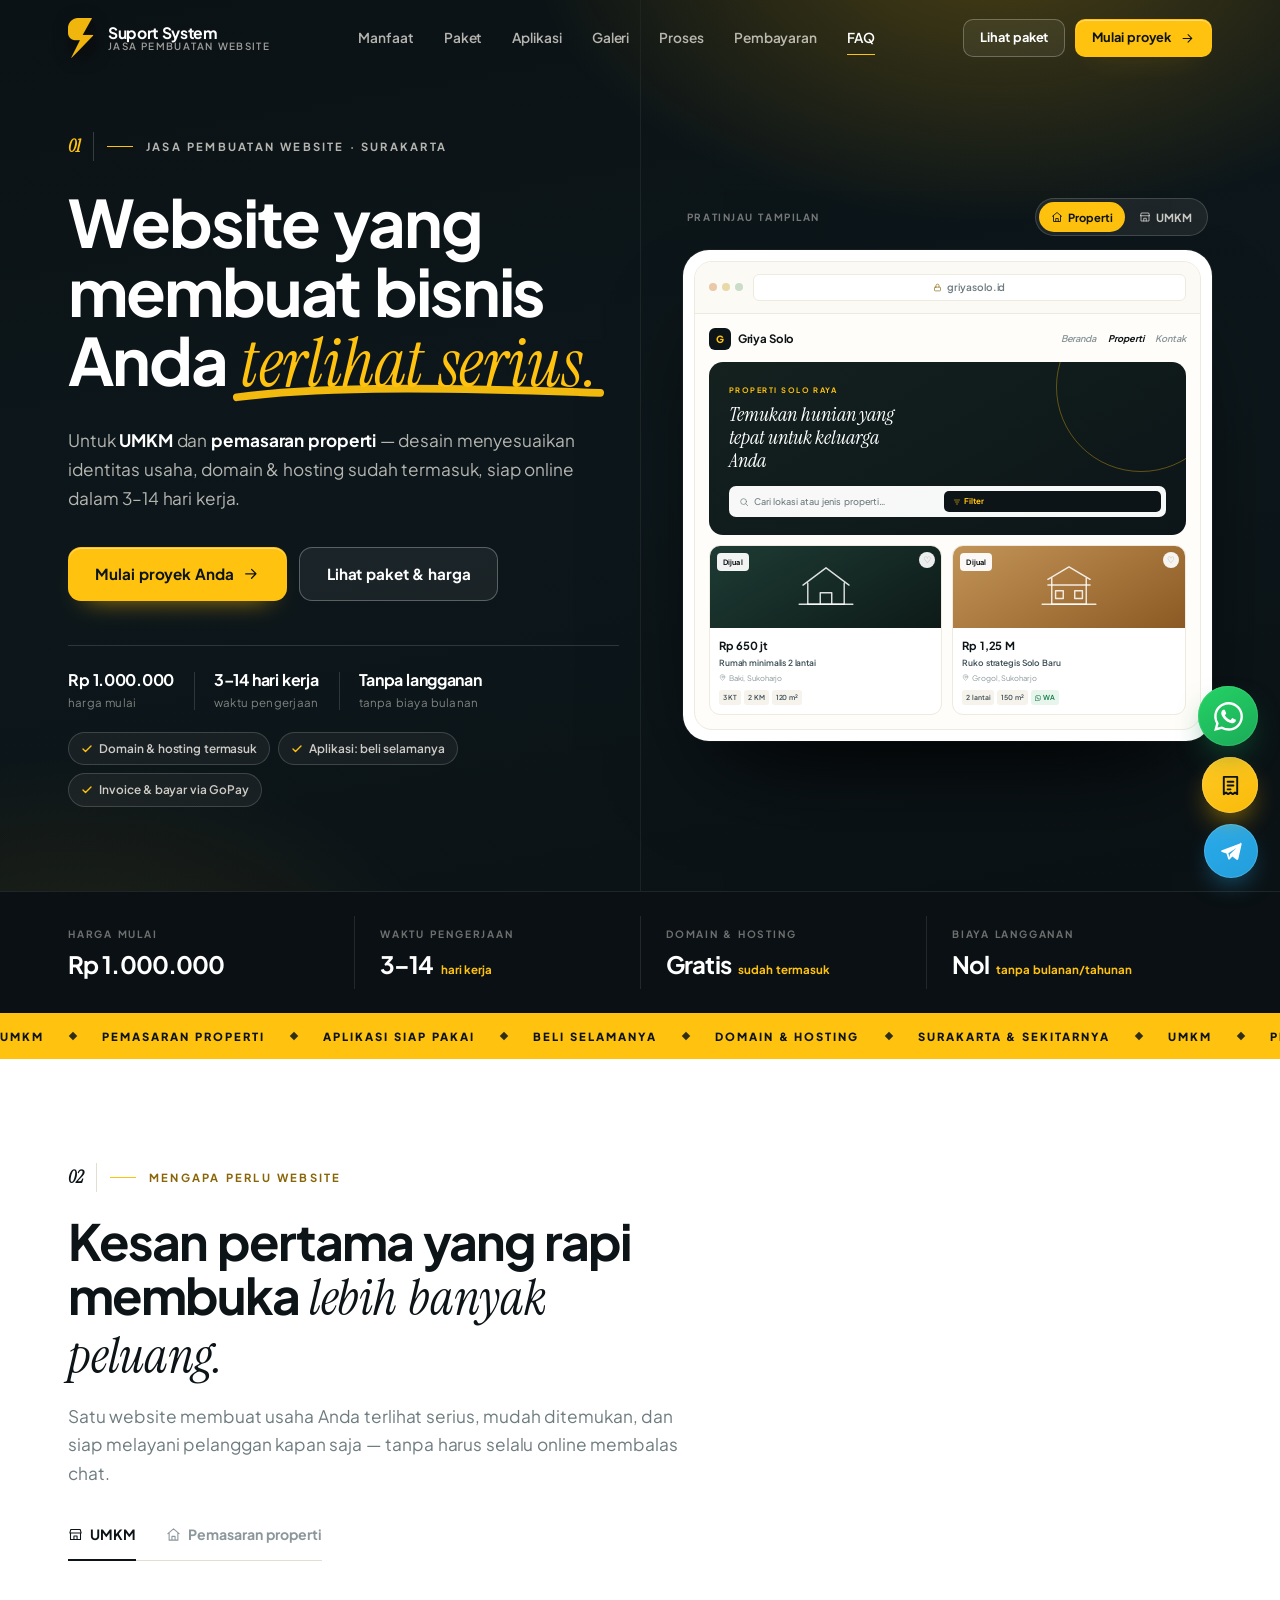
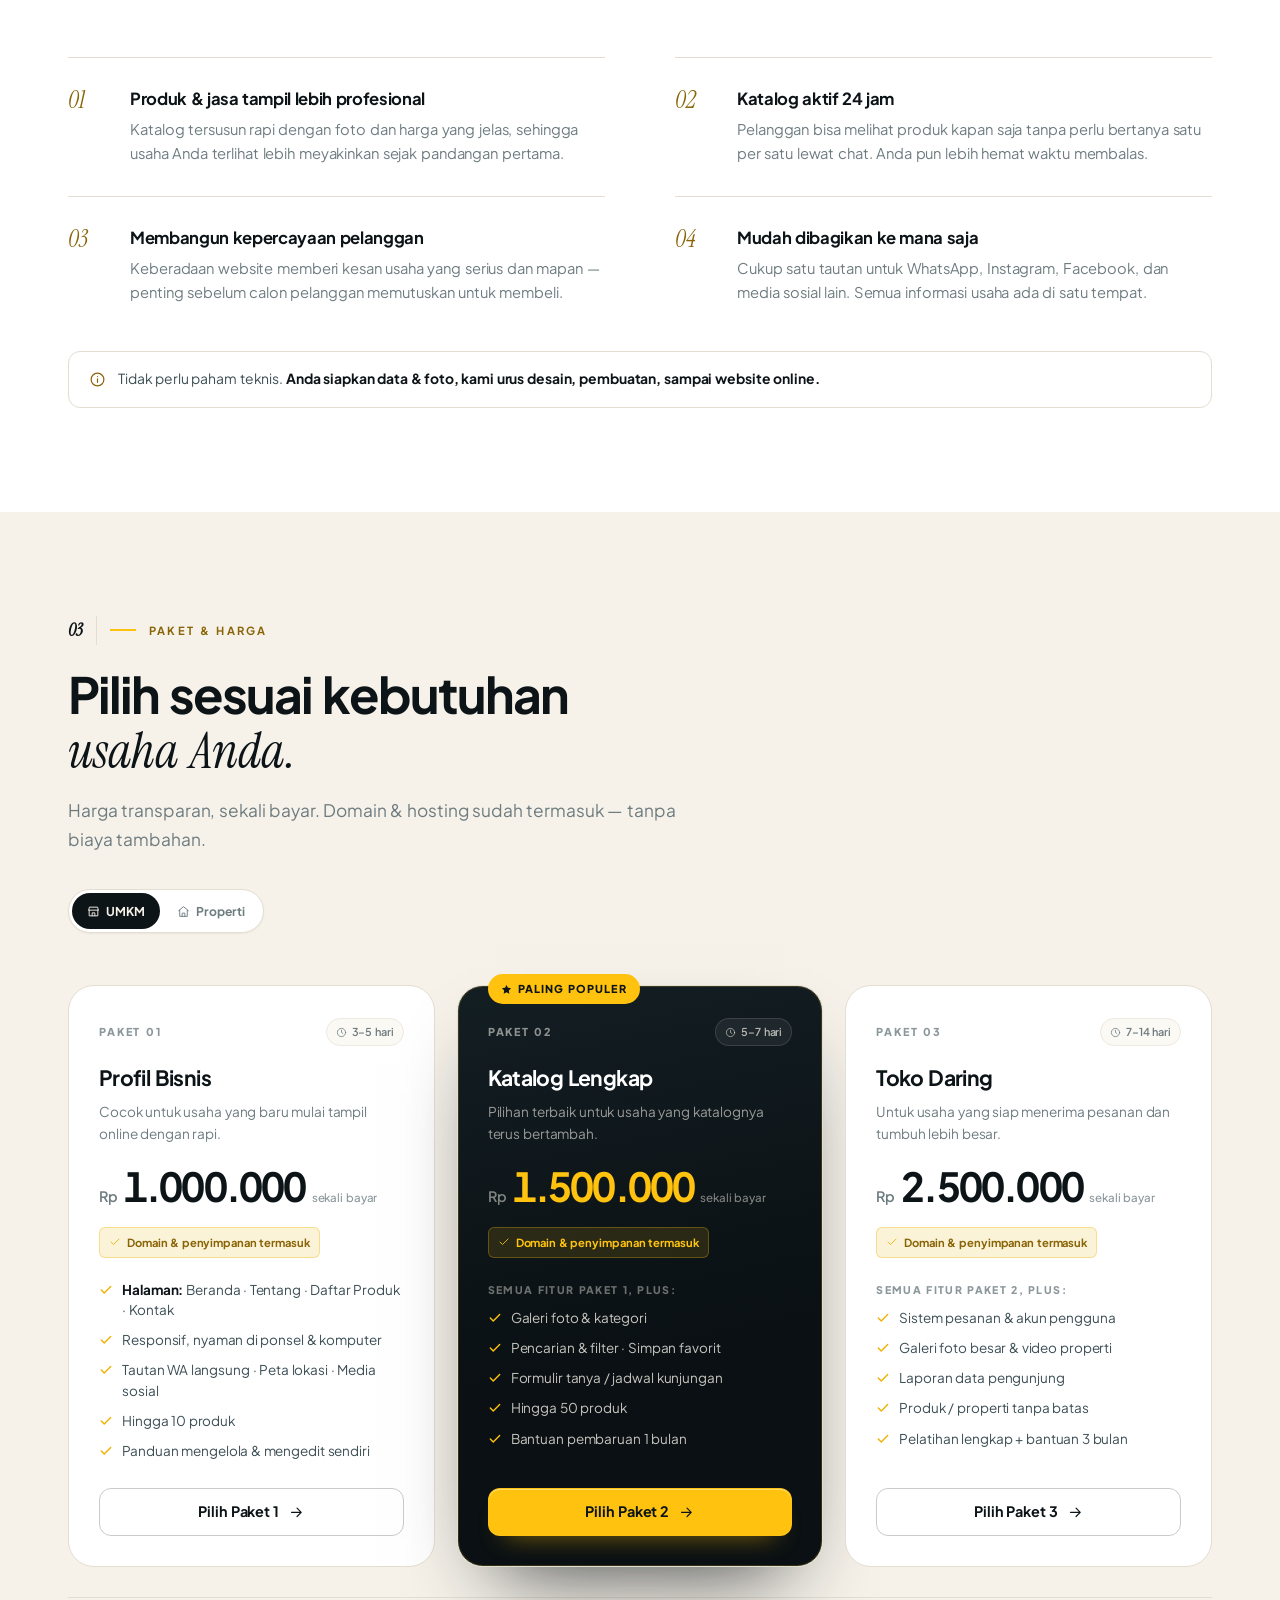
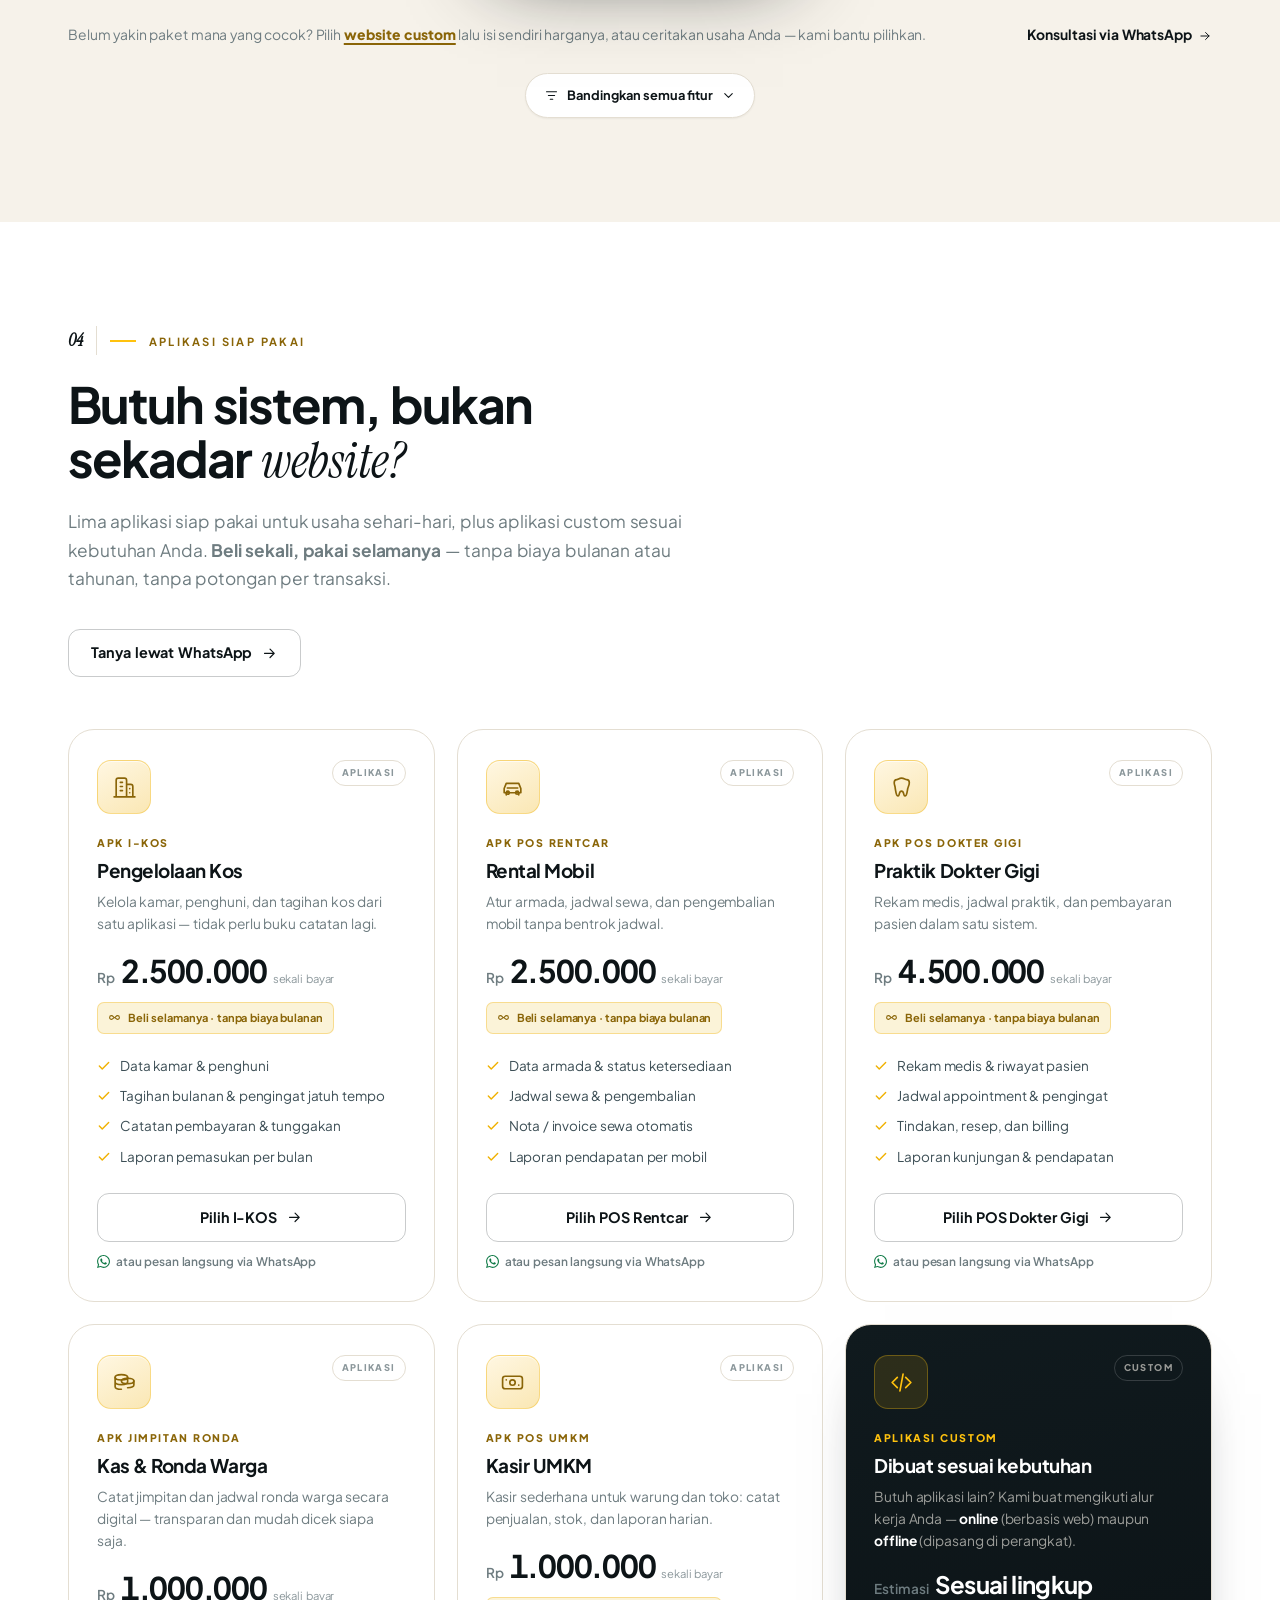
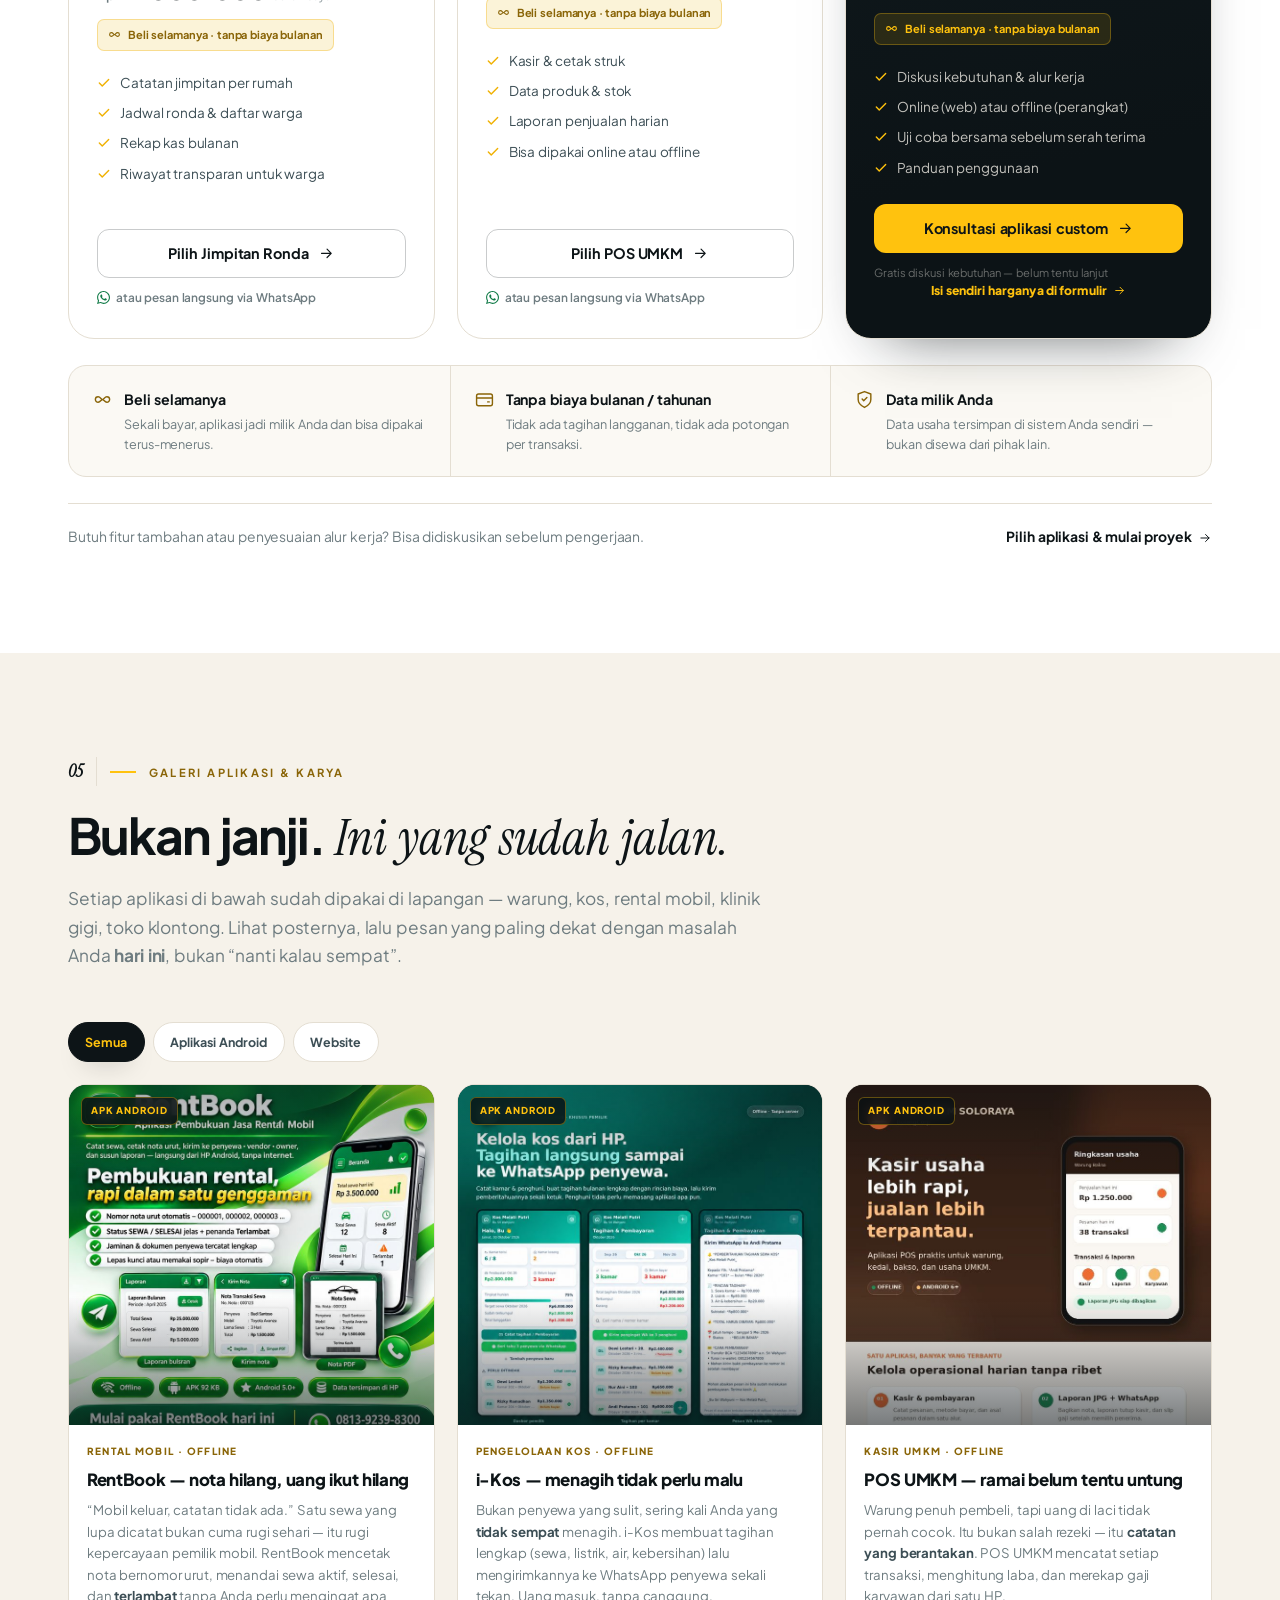
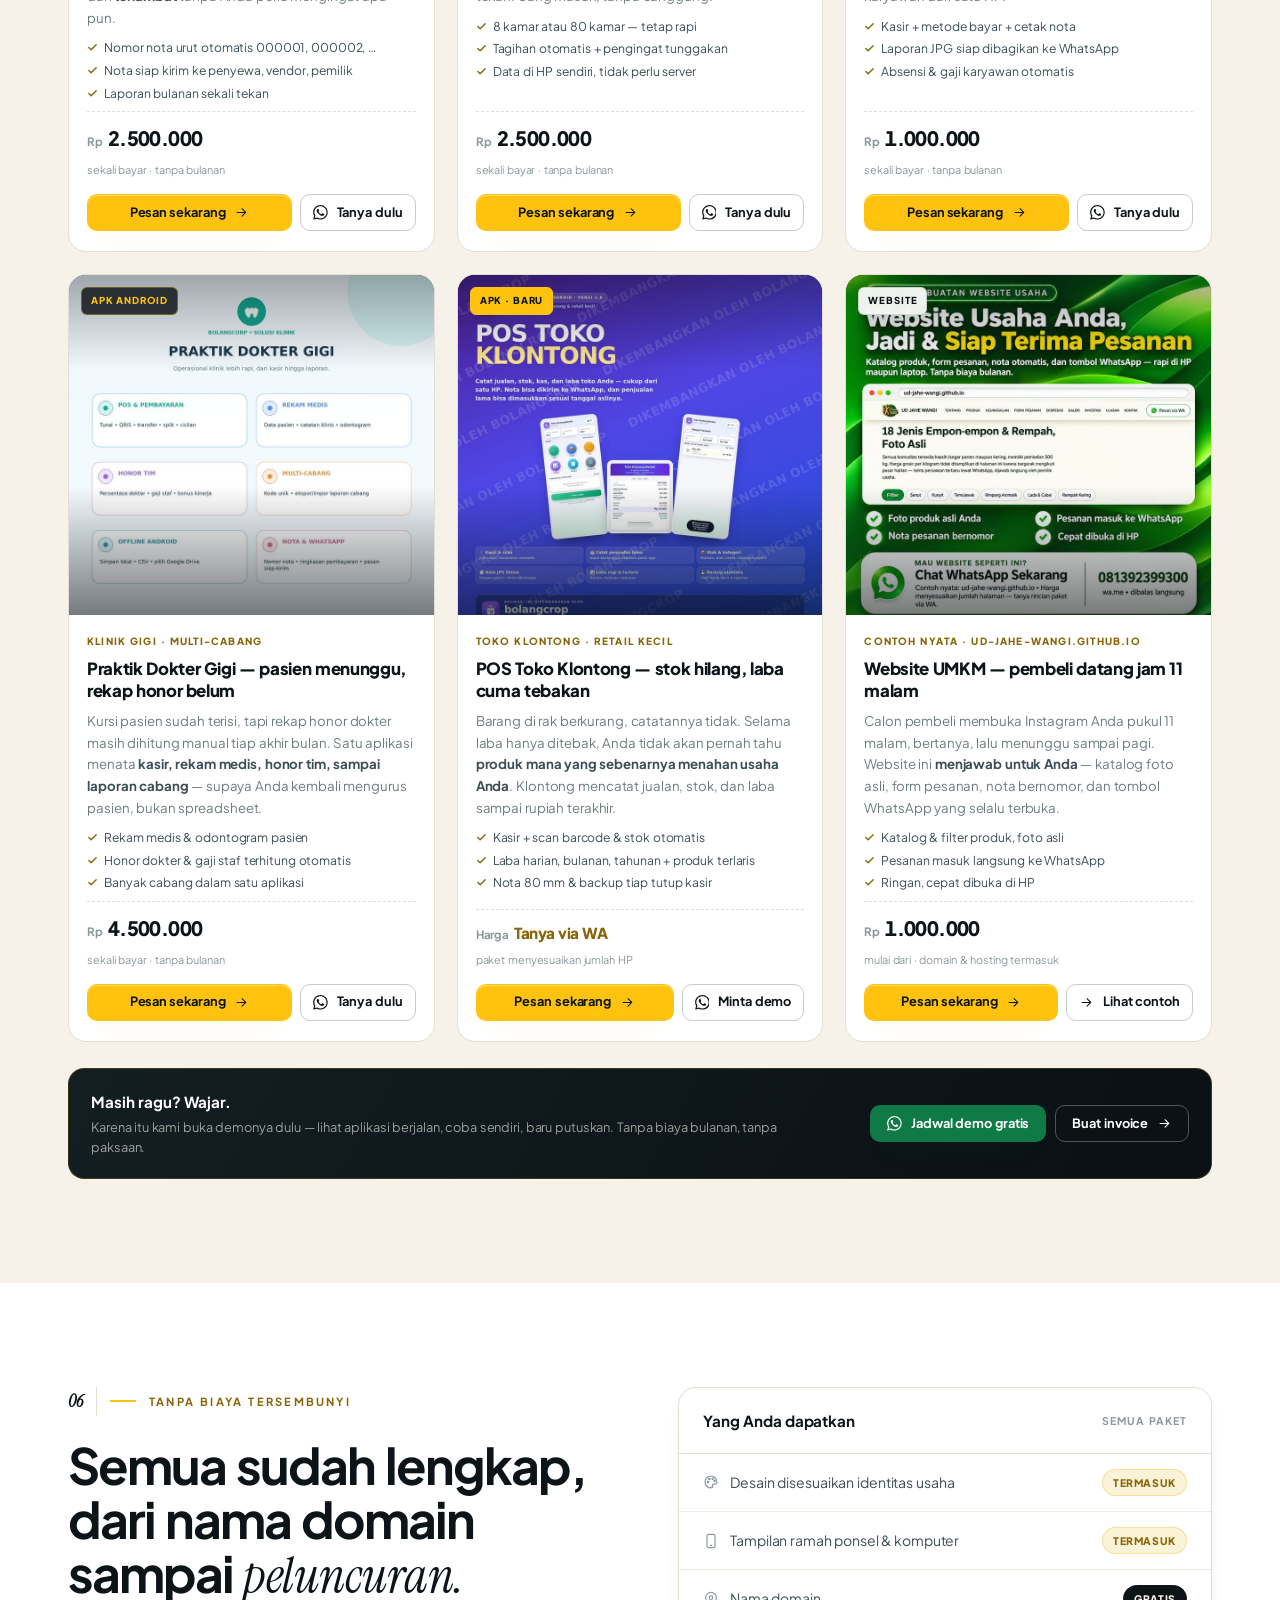
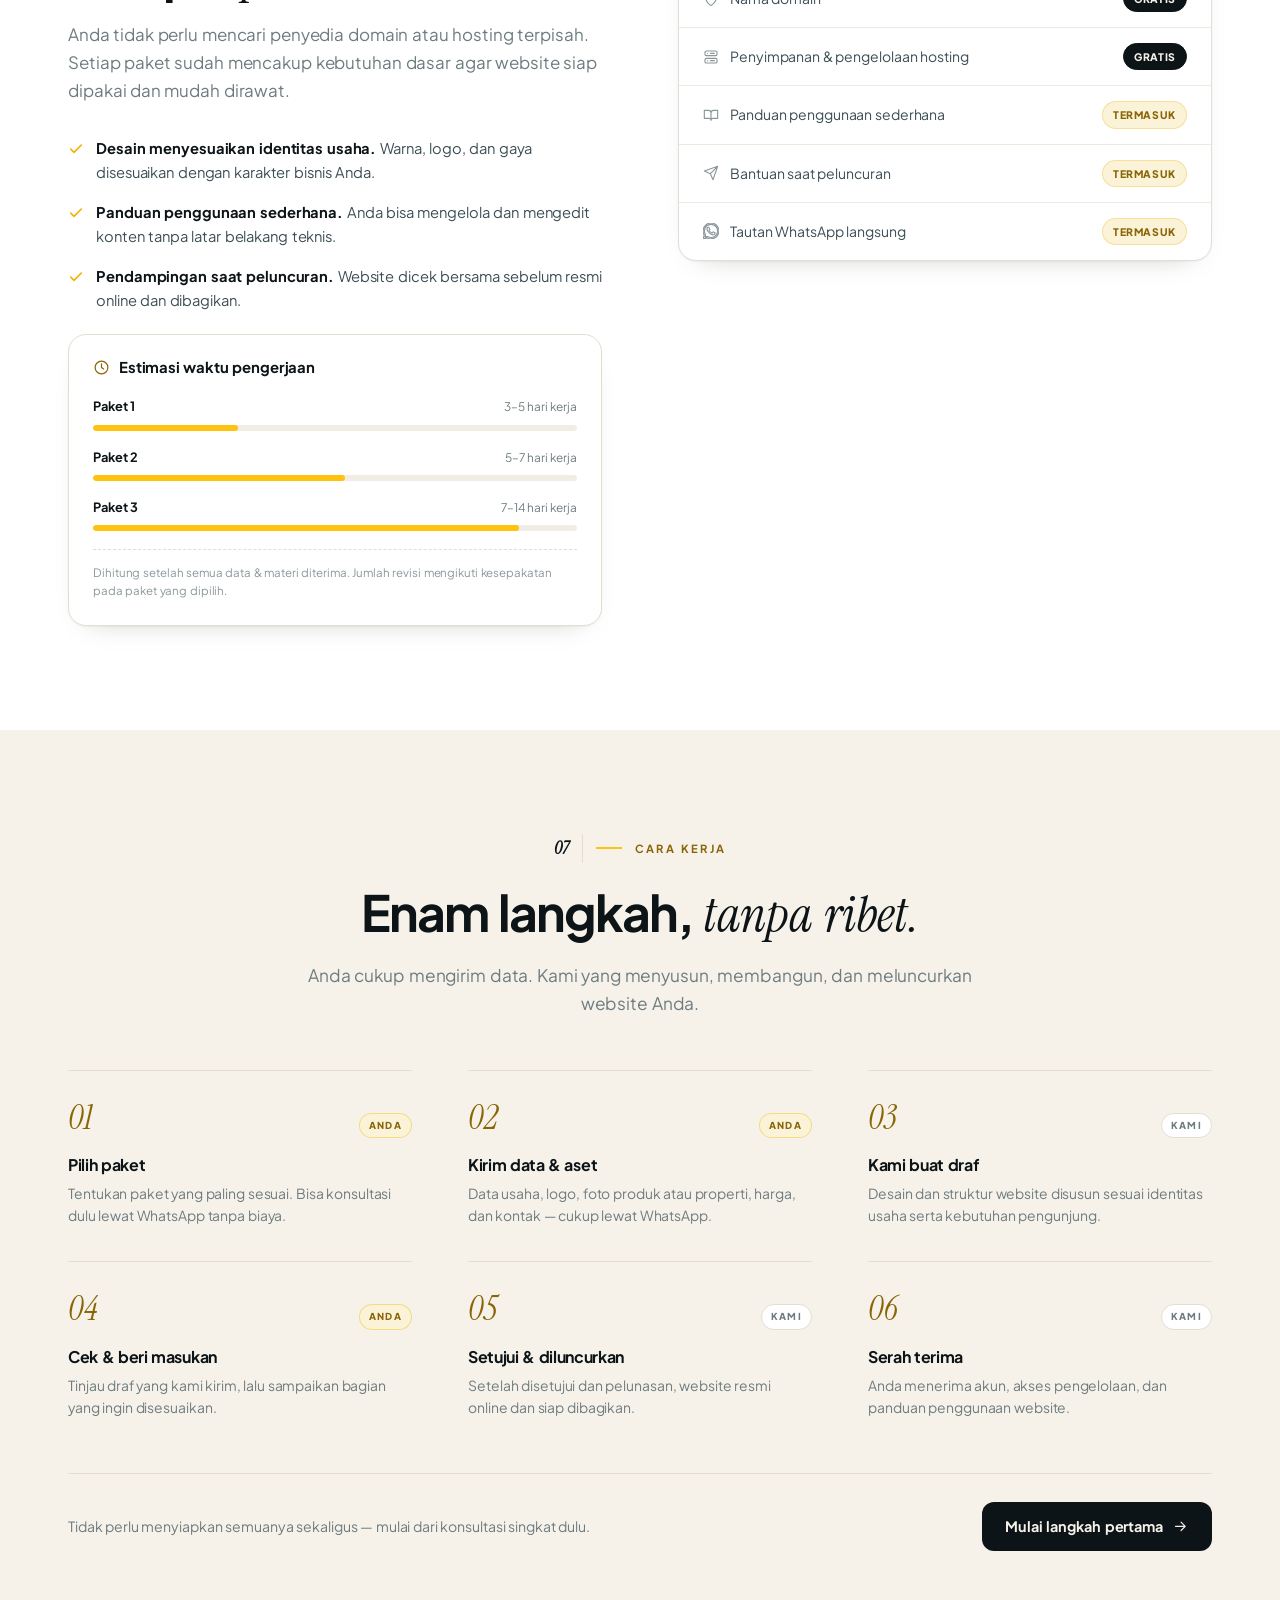
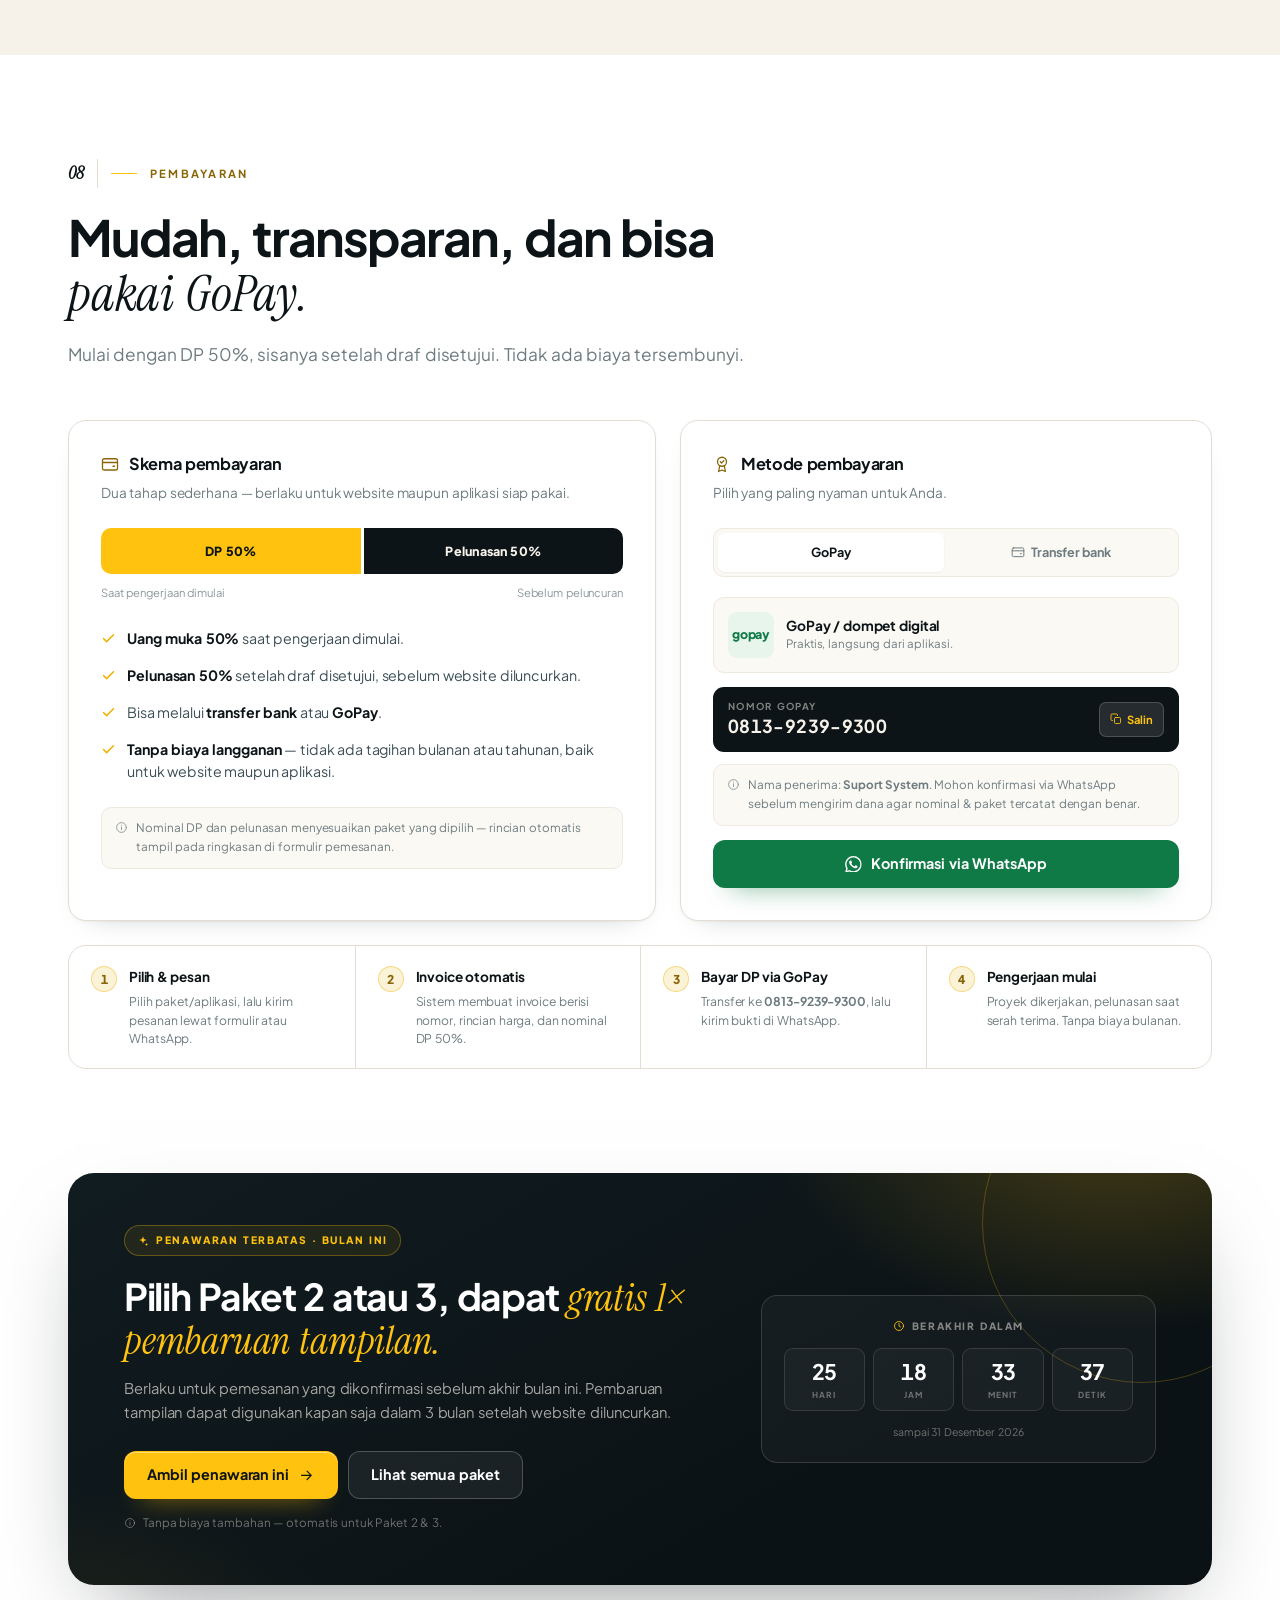
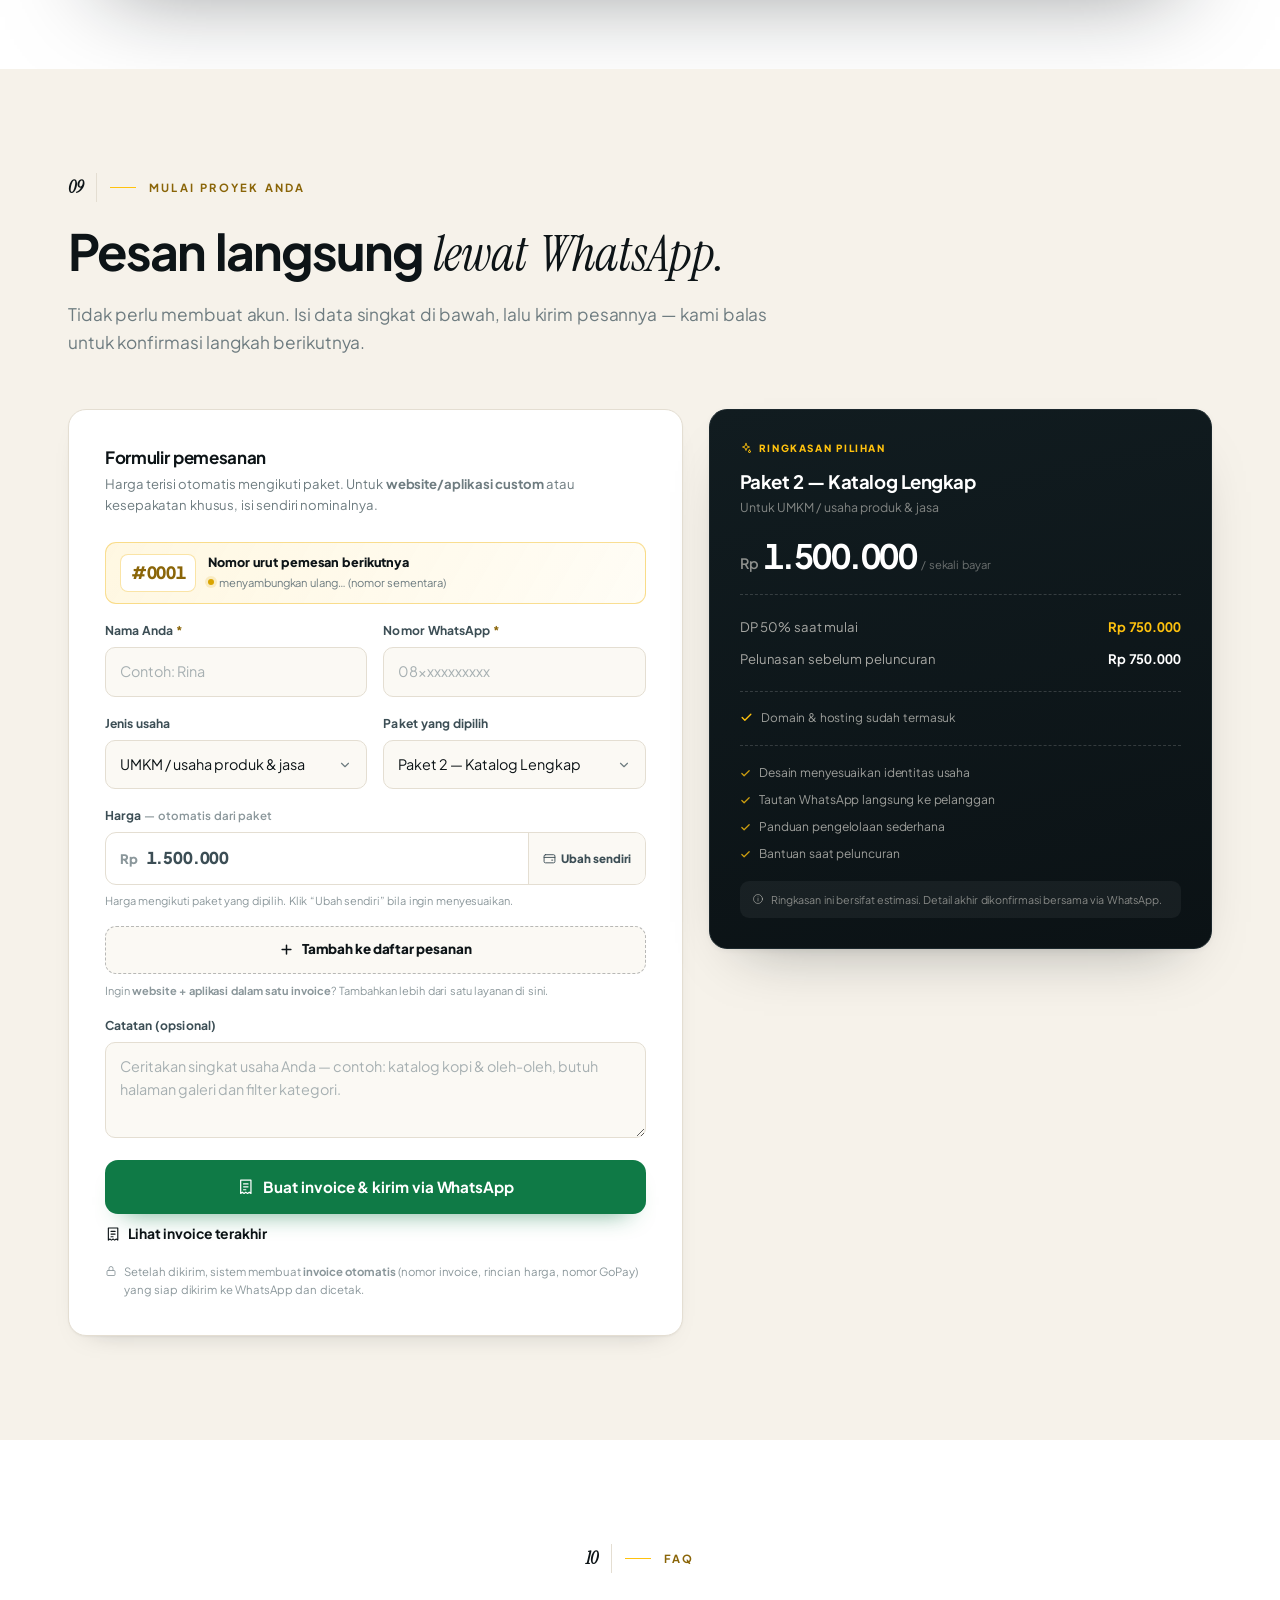
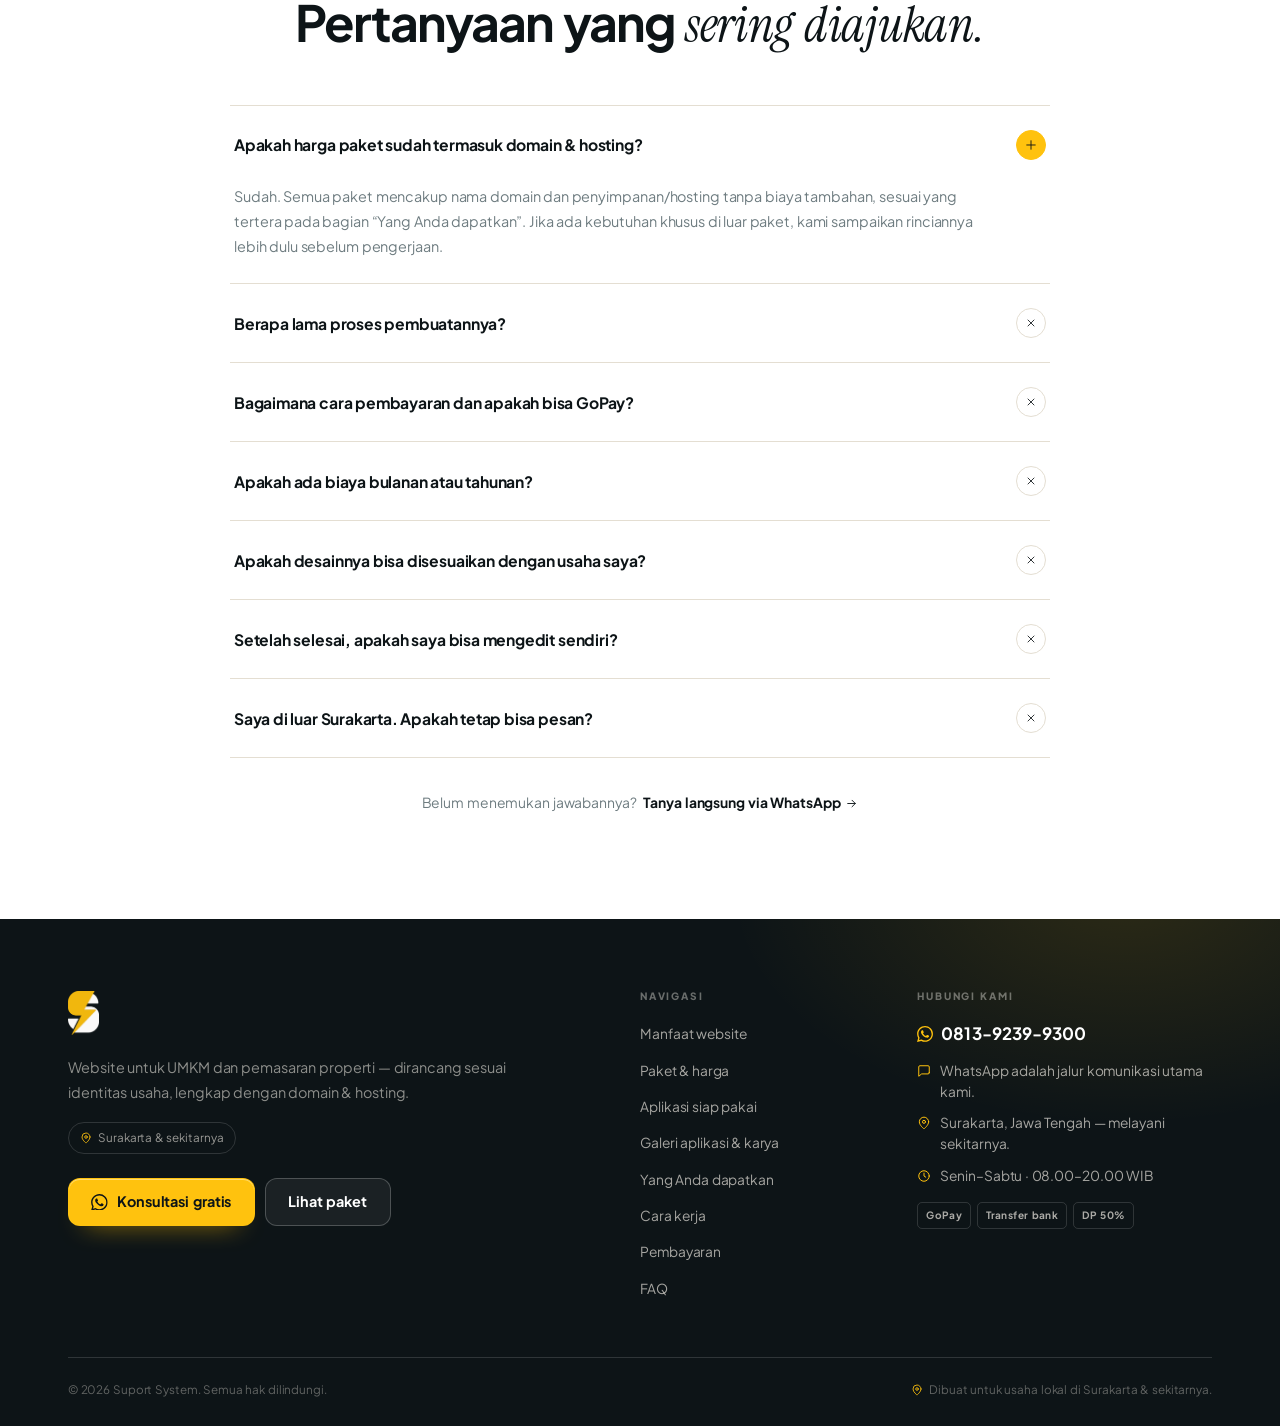
==== commit 1ccf3f47: "Add files via upload" ====
--- a/versi-satu-file.html
+++ b/versi-satu-file.html
@@ -1529,6 +1529,258 @@
 .card-price .sales-badge{position:static;display:inline-flex;margin-top:10px}
 .sales-badge--static{position:static;margin-top:10px}
 
+/* ============================================================
+   27. GALERI APLIKASI & KARYA
+   ============================================================ */
+.gal-filter{display:flex;flex-wrap:wrap;gap:8px;margin:26px 0 22px}
+.gal-chip{
+  font-family:inherit;font-size:.78rem;font-weight:700;letter-spacing:.01em;
+  padding:9px 16px;border-radius:999px;border:1px solid var(--line);
+  background:var(--white);color:var(--ink-soft);cursor:pointer;
+  transition:background .2s,border-color .2s,color .2s,box-shadow .2s;
+}
+.gal-chip:hover{border-color:rgba(240,177,0,.55);color:var(--ink)}
+.gal-chip.is-active{background:var(--ink);border-color:var(--ink);color:var(--gold);box-shadow:0 12px 26px -18px rgba(13,20,23,.9)}
+
+.gal-grid{
+  display:grid;grid-template-columns:repeat(3,minmax(0,1fr));gap:22px;
+}
+.gal-card{
+  display:flex;flex-direction:column;background:var(--white);
+  border:1px solid #E4DED2;border-radius:18px;overflow:hidden;
+  transition:transform .25s ease,box-shadow .25s ease,border-color .25s ease;
+}
+.gal-card:hover{transform:translateY(-4px);border-color:rgba(240,177,0,.5);box-shadow:0 34px 70px -42px rgba(13,20,23,.55)}
+.gal-card[hidden]{display:none!important}
+
+.gal-shot{
+  position:relative;display:block;width:100%;padding:0;border:0;cursor:zoom-in;
+  background:var(--ink);overflow:hidden;aspect-ratio:4/5;
+}
+.gal-shot img{width:100%;height:100%;object-fit:cover;object-position:top center;display:block;
+  transition:transform .5s cubic-bezier(.2,.7,.3,1),filter .3s}
+.gal-card:hover .gal-shot img{transform:scale(1.035)}
+.gal-shot::after{
+  content:"";position:absolute;inset:0;pointer-events:none;
+  background:linear-gradient(180deg,rgba(10,16,19,.35) 0%,rgba(10,16,19,0) 28%,rgba(10,16,19,0) 62%,rgba(10,16,19,.55) 100%);
+}
+.gal-tag{
+  position:absolute;left:12px;top:12px;z-index:2;
+  font-size:.6rem;font-weight:800;letter-spacing:.09em;text-transform:uppercase;
+  padding:5px 9px;border-radius:6px;background:rgba(10,16,19,.82);color:var(--gold);
+  backdrop-filter:blur(6px);border:1px solid rgba(255,194,14,.35);
+}
+.gal-tag--web{background:rgba(255,255,255,.92);color:var(--ink);border-color:rgba(13,20,23,.15)}
+.gal-tag--new{background:var(--gold);color:var(--ink);border-color:var(--gold)}
+.gal-zoom{
+  position:absolute;right:10px;bottom:10px;z-index:2;display:inline-flex;align-items:center;gap:5px;
+  font-size:.64rem;font-weight:800;letter-spacing:.02em;color:#fff;
+  background:rgba(10,16,19,.72);border:1px solid rgba(255,255,255,.2);
+  padding:5px 9px;border-radius:999px;opacity:0;transform:translateY(4px);
+  transition:opacity .22s,transform .22s;backdrop-filter:blur(6px);
+}
+.gal-zoom .ic{width:11px;height:11px}
+.gal-card:hover .gal-zoom,.gal-shot:focus-visible .gal-zoom{opacity:1;transform:none}
+@media (hover:none){.gal-zoom{opacity:1;transform:none}}
+
+.gal-body{display:flex;flex-direction:column;flex:1;padding:18px 18px 20px;gap:9px}
+.gal-kicker{font-size:.62rem;font-weight:800;letter-spacing:.12em;text-transform:uppercase;color:var(--gold-deep)}
+.gal-body h3{font-size:1.05rem;line-height:1.28;letter-spacing:-.02em;color:var(--ink);margin:0;font-weight:800}
+.gal-drama{font-size:.83rem;line-height:1.62;color:var(--muted);margin:0}
+.gal-drama b{color:var(--ink-soft);font-weight:700}
+.gal-points{display:flex;flex-direction:column;gap:5px;margin:2px 0 0;padding:0;list-style:none}
+.gal-points li{display:flex;gap:6px;align-items:flex-start;font-size:.76rem;color:var(--ink-soft);line-height:1.45}
+.gal-points .ic{width:11px;height:11px;flex:none;margin-top:3px;color:var(--gold-deep);stroke-width:3}
+.gal-price{display:flex;align-items:baseline;gap:5px;flex-wrap:wrap;margin-top:auto;padding-top:10px;border-top:1px dashed var(--line)}
+.gal-price span{font-size:.72rem;font-weight:700;color:var(--muted-2)}
+.gal-price b{font-size:1.24rem;font-weight:800;letter-spacing:-.03em;color:var(--ink);font-variant-numeric:tabular-nums}
+.gal-price b.ask{font-size:.95rem;color:var(--gold-deep)}
+.gal-price em{flex-basis:100%;font-style:normal;font-size:.68rem;color:var(--muted-2);margin-top:1px}
+.gal-cta{display:flex;gap:8px;flex-wrap:wrap;margin-top:6px}
+.gal-cta .btn{flex:1 1 auto;justify-content:center;min-width:0;padding-inline:12px}
+.gal-cta .btn--outline{flex:0 0 auto}
+
+.gal-foot{
+  display:flex;align-items:center;justify-content:space-between;gap:20px;flex-wrap:wrap;
+  margin-top:26px;padding:20px 22px;border-radius:16px;
+  background:linear-gradient(120deg,#131E23,#0A1013);color:var(--ivory);
+  border:1px solid rgba(255,194,14,.18);
+}
+.gal-foot__copy{display:flex;flex-direction:column;gap:3px;max-width:60ch}
+.gal-foot__copy b{font-size:.95rem;color:#fff}
+.gal-foot__copy span{font-size:.8rem;line-height:1.6;color:rgba(246,242,234,.62)}
+.gal-foot__cta{display:flex;gap:9px;flex-wrap:wrap}
+.gal-foot .btn--ink{background:transparent;border:1px solid rgba(255,255,255,.28);color:#fff}
+.gal-foot .btn--ink:hover{background:rgba(255,255,255,.1);border-color:rgba(255,255,255,.5)}
+
+/* lightbox */
+.gal-lb{
+  position:fixed;inset:0;z-index:120;display:none;place-items:center;
+  background:rgba(8,12,14,.92);backdrop-filter:blur(6px);padding:22px;
+}
+.gal-lb.is-open{display:grid}
+.gal-lb-fig{margin:0;max-width:min(94vw,860px);max-height:92vh;display:flex;flex-direction:column;gap:10px;align-items:center}
+.gal-lb-img{
+  max-width:100%;max-height:82vh;width:auto;height:auto;display:block;
+  border-radius:12px;box-shadow:0 40px 90px -30px rgba(0,0,0,.9);background:#fff;
+}
+.gal-lb-cap{font-size:.78rem;color:rgba(246,242,234,.72);text-align:center;line-height:1.5}
+.gal-lb-close{
+  position:fixed;top:16px;right:16px;width:42px;height:42px;border-radius:50%;
+  border:1px solid rgba(255,255,255,.24);background:rgba(255,255,255,.08);color:#fff;
+  display:grid;place-items:center;cursor:pointer;transition:background .2s;
+}
+.gal-lb-close:hover{background:rgba(255,255,255,.2)}
+.gal-lb-close .ic{width:16px;height:16px}
+
+/* responsif galeri */
+@media (max-width:1024px){
+  .gal-grid{grid-template-columns:1fr 1fr;gap:18px}
+}
+@media (max-width:760px){
+  .gal-grid{grid-template-columns:1fr;gap:16px}
+  .gal-shot{aspect-ratio:5/6}
+  .gal-body{padding:16px}
+  .gal-body h3{font-size:1rem}
+  .gal-drama{font-size:.81rem}
+  .gal-cta .btn{flex:1 1 100%}
+  .gal-cta .btn--outline{flex:1 1 100%}
+  .gal-foot{padding:18px}
+  .gal-foot__cta{width:100%}
+  .gal-foot__cta .btn{flex:1 1 100%;justify-content:center}
+  .gal-lb{padding:12px}
+  .gal-lb-img{max-height:76vh}
+}
+@media (min-width:1025px){
+  .gal-card{min-width:0}
+}
+
+/* galeri: modul mandiri (tanpa turunan style lain) */
+.gal-card{position:relative;opacity:1!important;visibility:visible!important;transform:none;background:var(--white)}
+.reveal.gal-card.is-in{opacity:1;transform:none}
+.gal-card:hover{transform:translateY(-4px)}
+.gal-shot{aspect-ratio:auto}
+.gal-shot img{height:340px;object-fit:cover;object-position:top center}
+@media (max-width:1024px){.gal-shot img{height:320px}}
+@media (max-width:760px){.gal-shot img{height:300px}}
+
+/* lightbox ponsel: poster seperti kertas, bukan latar hitam penuh */
+@media (max-width:760px){
+  .gal-lb{background:rgba(8,12,14,.96);padding:56px 12px 18px;align-items:flex-start}
+  .gal-lb.is-open{display:flex;flex-direction:column;justify-content:flex-start}
+  .gal-lb-fig{max-height:none;width:100%}
+  .gal-lb-img{max-height:74vh;width:100%;object-fit:contain;background:#fff}
+  .gal-lb-cap{font-size:.72rem;padding:0 6px}
+  .gal-lb-close{top:10px;right:10px;width:40px;height:40px;background:rgba(255,255,255,.14)}
+}
+
+/* ============================================================
+   28. TOMBOL MENGAMBANG: TELEGRAM, WHATSAPP (HIJAU), INVOICE (KUNING)
+   ============================================================ */
+.fab-stack{
+  position:fixed;right:22px;bottom:22px;z-index:95;
+  display:flex;flex-direction:column-reverse;align-items:flex-end;gap:11px;
+}
+.fab{
+  position:relative;width:54px;height:54px;border-radius:50%;
+  display:grid;place-items:center;color:#fff;text-decoration:none;
+  transition:transform .2s ease,box-shadow .25s ease,filter .2s;
+  -webkit-tap-highlight-color:transparent;
+}
+.fab .ic{width:24px;height:24px;position:relative;z-index:2}
+.fab:hover{transform:translateY(-3px) scale(1.04)}
+.fab:focus-visible{outline:3px solid rgba(255,194,14,.65);outline-offset:3px}
+
+/* bubble Telegram */
+.fab--tg{
+  background:linear-gradient(150deg,#2AABEE,#229ED9);
+  box-shadow:0 12px 28px -12px rgba(34,158,217,.85),0 0 0 1px rgba(255,255,255,.16) inset;
+}
+.fab--tg:hover{box-shadow:0 16px 34px -12px rgba(34,158,217,.95)}
+
+/* WhatsApp — berkedip hijau */
+.fab--wa{
+  width:60px;height:60px;
+  background:linear-gradient(150deg,#25D366,#0F7A46);
+  box-shadow:0 14px 32px -12px rgba(15,122,70,.9),0 0 0 1px rgba(255,255,255,.18) inset;
+  animation:waGlow 2.2s ease-in-out infinite;
+}
+.fab--wa .ic{width:29px;height:29px}
+.fab--wa:hover{animation-play-state:paused;box-shadow:0 18px 38px -12px rgba(37,211,102,1)}
+
+/* Invoice — berkedip kuning */
+.fab--inv{
+  width:56px;height:56px;
+  background:linear-gradient(150deg,#FFD54A,#F0B100);
+  color:var(--ink);
+  box-shadow:0 14px 30px -12px rgba(240,177,0,.95),0 0 0 1px rgba(255,255,255,.35) inset;
+  animation:goldGlow 2.2s ease-in-out .5s infinite;
+}
+.fab--inv .ic{width:23px;height:23px;stroke-width:2}
+.fab--inv:hover{animation-play-state:paused;box-shadow:0 18px 38px -12px rgba(255,194,14,1)}
+
+/* cincin denyut */
+.fab-ring{
+  position:absolute;inset:0;border-radius:50%;pointer-events:none;
+  animation:fabPing 2.2s cubic-bezier(0,0,.2,1) infinite;
+}
+.fab--wa .fab-ring{background:rgba(37,211,102,.55)}
+.fab--inv .fab-ring{background:rgba(255,194,14,.6);animation-delay:.5s}
+
+@keyframes waGlow{
+  0%,100%{box-shadow:0 14px 32px -12px rgba(15,122,70,.9),0 0 0 0 rgba(37,211,102,.6),0 0 0 1px rgba(255,255,255,.18) inset;filter:brightness(1)}
+  50%{box-shadow:0 18px 44px -10px rgba(37,211,102,1),0 0 0 13px rgba(37,211,102,0),0 0 0 1px rgba(255,255,255,.18) inset;filter:brightness(1.12)}
+}
+@keyframes goldGlow{
+  0%,100%{box-shadow:0 14px 30px -12px rgba(240,177,0,.95),0 0 0 0 rgba(255,194,14,.65),0 0 0 1px rgba(255,255,255,.35) inset;filter:brightness(1)}
+  50%{box-shadow:0 18px 42px -10px rgba(255,194,14,1),0 0 0 13px rgba(255,194,14,0),0 0 0 1px rgba(255,255,255,.35) inset;filter:brightness(1.1)}
+}
+@keyframes fabPing{
+  0%{transform:scale(1);opacity:.65}
+  70%,100%{transform:scale(1.75);opacity:0}
+}
+
+/* tooltip kecil di samping tombol */
+.fab-tip{
+  position:absolute;right:calc(100% + 10px);top:50%;transform:translateY(-50%) translateX(6px);
+  white-space:nowrap;font-size:.7rem;font-weight:700;letter-spacing:.01em;
+  background:rgba(13,20,23,.94);color:#fff;padding:6px 10px;border-radius:8px;
+  opacity:0;pointer-events:none;transition:opacity .2s,transform .2s;
+  box-shadow:0 10px 22px -14px rgba(0,0,0,.9);
+}
+.fab:hover .fab-tip,.fab:focus-visible .fab-tip{opacity:1;transform:translateY(-50%) translateX(0)}
+.fab-tip::after{
+  content:"";position:absolute;left:100%;top:50%;transform:translateY(-50%);
+  border:5px solid transparent;border-left-color:rgba(13,20,23,.94);
+}
+
+/* bar ponsel: tiga tombol */
+.m-bar__tg{
+  flex:0 0 54px;display:inline-flex;align-items:center;justify-content:center;
+  min-height:50px;border-radius:12px;
+  background:linear-gradient(150deg,#2AABEE,#229ED9);color:#fff;
+  box-shadow:0 10px 22px -14px rgba(34,158,217,.9);
+}
+.m-bar__tg .ic{width:20px;height:20px}
+@media (max-width:760px){
+  .m-bar__wa{flex:1 1 auto;animation:mBarPulse 2.4s ease-in-out infinite}
+  .m-bar__main{flex:1 1 auto;animation:mBarGold 2.4s ease-in-out .3s infinite}
+  .fab-stack{display:none}
+}
+@keyframes mBarPulse{
+  0%,100%{box-shadow:0 0 0 0 rgba(37,211,102,0)}
+  50%{box-shadow:0 0 0 4px rgba(37,211,102,.22)}
+}
+@keyframes mBarGold{
+  0%,100%{box-shadow:0 0 0 0 rgba(255,194,14,0)}
+  50%{box-shadow:0 0 0 4px rgba(255,194,14,.3)}
+}
+
+/* matikan animasi bila pengguna minta gerak minimal */
+@media (prefers-reduced-motion:reduce){
+  .fab,.fab-ring,.m-bar__wa,.m-bar__main{animation:none!important}
+}
+
 </style>
 
 <meta property="og:type" content="website">
@@ -1586,6 +1838,7 @@
     <symbol id="i-check" viewBox="0 0 24 24"><path d="M20 6 9 17l-5-5"/></symbol>
   <symbol id="i-arrow" viewBox="0 0 24 24"><path d="M5 12h14M13 6l6 6-6 6"/></symbol>
   <symbol id="i-arrow-up" viewBox="0 0 24 24"><path d="M7 17 17 7M8 7h9v9"/></symbol>
+  <symbol id="i-tg" viewBox="0 0 24 24"><path d="M21.6 4.2 2.9 11.3c-.9.3-.9 1.5.1 1.8l4.5 1.4 1.7 5.4c.2.7 1.1.9 1.6.3l2.5-2.7 4.4 3.2c.6.4 1.4.1 1.6-.6l3.3-14.9c.2-.9-.7-1.6-1.5-1.3zM9.4 14.2l8.1-5.2-6.6 6.3-.4 3.1-1.1-4.2z"/></symbol>
   <symbol id="i-wa" viewBox="0 0 24 24"><path d="M17.47 14.38c-.3-.15-1.76-.87-2.03-.97-.27-.1-.47-.15-.67.15-.2.3-.77.97-.94 1.16-.17.2-.35.22-.64.08-.3-.15-1.26-.47-2.39-1.48-.88-.79-1.48-1.76-1.66-2.06-.17-.3-.02-.46.13-.6.13-.14.3-.35.45-.52.15-.18.2-.3.3-.5.1-.2.05-.37-.03-.52-.07-.15-.67-1.61-.92-2.21-.24-.58-.49-.5-.67-.51h-.57c-.2 0-.52.07-.79.37-.27.3-1.04 1.02-1.04 2.48 0 1.46 1.07 2.88 1.21 3.07.15.2 2.1 3.2 5.08 4.49.71.3 1.26.49 1.69.62.71.23 1.36.2 1.87.12.57-.09 1.76-.72 2.01-1.41.25-.7.25-1.29.17-1.42-.07-.12-.27-.2-.57-.35M12.05 21.79h-.01a9.87 9.87 0 0 1-5.03-1.38l-.36-.21-3.74.98 1-3.65-.24-.37a9.86 9.86 0 0 1-1.51-5.26c0-5.45 4.44-9.89 9.89-9.89 2.64 0 5.12 1.03 6.99 2.9a9.83 9.83 0 0 1 2.89 6.99c0 5.45-4.44 9.89-9.88 9.89m8.41-18.3A11.82 11.82 0 0 0 12.05 0C5.5 0 .16 5.34.16 11.89c0 2.1.55 4.14 1.59 5.95L.06 24l6.3-1.65a11.9 11.9 0 0 0 5.69 1.45h.01c6.55 0 11.89-5.34 11.89-11.9 0-3.17-1.24-6.16-3.48-8.41Z"/></symbol>
   <symbol id="i-store" viewBox="0 0 24 24"><path d="M3 9.5 4.5 4h15L21 9.5M4 9.5V20h16V9.5M4 9.5h16M9.5 20v-5.5h5V20"/></symbol>
   <symbol id="i-home" viewBox="0 0 24 24"><path d="m3 10.5 9-7.5 9 7.5M5 9.5V21h14V9.5M9.5 21v-6h5v6"/></symbol>
@@ -1640,6 +1893,7 @@
       <a href="#manfaat">Manfaat</a>
       <a href="#paket">Paket</a>
       <a href="#aplikasi">Aplikasi</a>
+      <a href="#galeri">Galeri</a>
       <a href="#proses">Proses</a>
       <a href="#pembayaran">Pembayaran</a>
       <a href="#faq">FAQ</a>
@@ -1660,6 +1914,7 @@
   <a class="mm" href="#manfaat">Manfaat <svg class="ic" aria-hidden="true"><use href="#i-arrow"/></svg></a>
   <a class="mm" href="#paket">Paket &amp; harga <svg class="ic" aria-hidden="true"><use href="#i-arrow"/></svg></a>
   <a class="mm" href="#aplikasi">Aplikasi siap pakai <svg class="ic" aria-hidden="true"><use href="#i-arrow"/></svg></a>
+  <a class="mm" href="#galeri">Galeri aplikasi <svg class="ic" aria-hidden="true"><use href="#i-arrow"/></svg></a>
   <a class="mm" href="#termasuk">Yang Anda dapatkan <svg class="ic" aria-hidden="true"><use href="#i-arrow"/></svg></a>
   <a class="mm" href="#proses">Cara kerja <svg class="ic" aria-hidden="true"><use href="#i-arrow"/></svg></a>
   <a class="mm" href="#pembayaran">Pembayaran <svg class="ic" aria-hidden="true"><use href="#i-arrow"/></svg></a>
@@ -2175,11 +2430,182 @@
   </div>
 </section>
 
+
+<!-- ============ GALERI ============ -->
+<section class="section section--ivory" id="galeri">
+  <div class="container">
+    <div class="section-head reveal">
+      <p class="eyebrow"><span class="idx">05</span><span class="dash" aria-hidden="true"></span> Galeri aplikasi &amp; karya</p>
+      <h2>Bukan janji. <span class="serif">Ini yang sudah jalan.</span></h2>
+      <p class="lede">Setiap aplikasi di bawah sudah dipakai di lapangan — warung, kos, rental mobil, klinik gigi, toko klontong. Lihat posternya, lalu pesan yang paling dekat dengan masalah Anda <b>hari ini</b>, bukan &ldquo;nanti kalau sempat&rdquo;.</p>
+    </div>
+
+    <div class="gal-filter reveal" role="tablist" aria-label="Saring galeri">
+      <button class="gal-chip is-active" type="button" data-gal="all" role="tab" aria-selected="true">Semua</button>
+      <button class="gal-chip" type="button" data-gal="app" role="tab" aria-selected="false">Aplikasi Android</button>
+      <button class="gal-chip" type="button" data-gal="web" role="tab" aria-selected="false">Website</button>
+    </div>
+
+    <div class="gal-grid">
+
+      <article class="gal-card reveal" data-kind="app">
+        <button class="gal-shot" type="button" data-shot="assets/img/galeri/rentbook.jpg" data-title="RentBook — Pembukuan Rental Mobil" aria-label="Perbesar poster RentBook">
+          <img src="[data-uri]" alt="Poster aplikasi RentBook: pembukuan rental mobil dengan nota urut, status sewa, dan laporan" width="820" height="820" loading="lazy" decoding="async">
+          <span class="gal-tag">APK Android</span>
+          <span class="gal-zoom"><svg class="ic" aria-hidden="true"><use href="#i-search"/></svg> Lihat poster</span>
+        </button>
+        <div class="gal-body">
+          <span class="gal-kicker">Rental mobil · offline</span>
+          <h3>RentBook — nota hilang, uang ikut hilang</h3>
+          <p class="gal-drama">&ldquo;Mobil keluar, catatan tidak ada.&rdquo; Satu sewa yang lupa dicatat bukan cuma rugi sehari — itu rugi kepercayaan pemilik mobil. RentBook mencetak nota bernomor urut, menandai sewa aktif, selesai, dan <b>terlambat</b> tanpa Anda perlu mengingat apa pun.</p>
+          <ul class="gal-points">
+            <li><svg class="ic" aria-hidden="true"><use href="#i-check"/></svg> Nomor nota urut otomatis 000001, 000002, …</li>
+            <li><svg class="ic" aria-hidden="true"><use href="#i-check"/></svg> Nota siap kirim ke penyewa, vendor, pemilik</li>
+            <li><svg class="ic" aria-hidden="true"><use href="#i-check"/></svg> Laporan bulanan sekali tekan</li>
+          </ul>
+          <div class="gal-price"><span>Rp</span><b>2.500.000</b><em>sekali bayar · tanpa bulanan</em></div>
+          <div class="gal-cta">
+            <button class="btn btn--gold btn--sm" type="button" data-pkg="rc">Pesan sekarang <svg class="ic" aria-hidden="true"><use href="#i-arrow"/></svg></button>
+            <a class="btn btn--outline btn--sm" href="https://wa.me/6281392399300?text=Halo%20Suport%20System%2C%20saya%20mau%20pesan%20RentBook%20(APK%20pembukuan%20rental%20mobil%20Rp%202.500.000).%20Bisa%20minta%20demo%3F" target="_blank" rel="noopener"><svg class="ic fill" aria-hidden="true"><use href="#i-wa"/></svg> Tanya dulu</a>
+          </div>
+        </div>
+      </article>
+
+      <article class="gal-card reveal" style="--d:.06s" data-kind="app">
+        <button class="gal-shot" type="button" data-shot="assets/img/galeri/i-kos.jpg" data-title="i-Kos — Manajemen Kos untuk Pemilik" aria-label="Perbesar poster i-Kos">
+          <img src="[data-uri]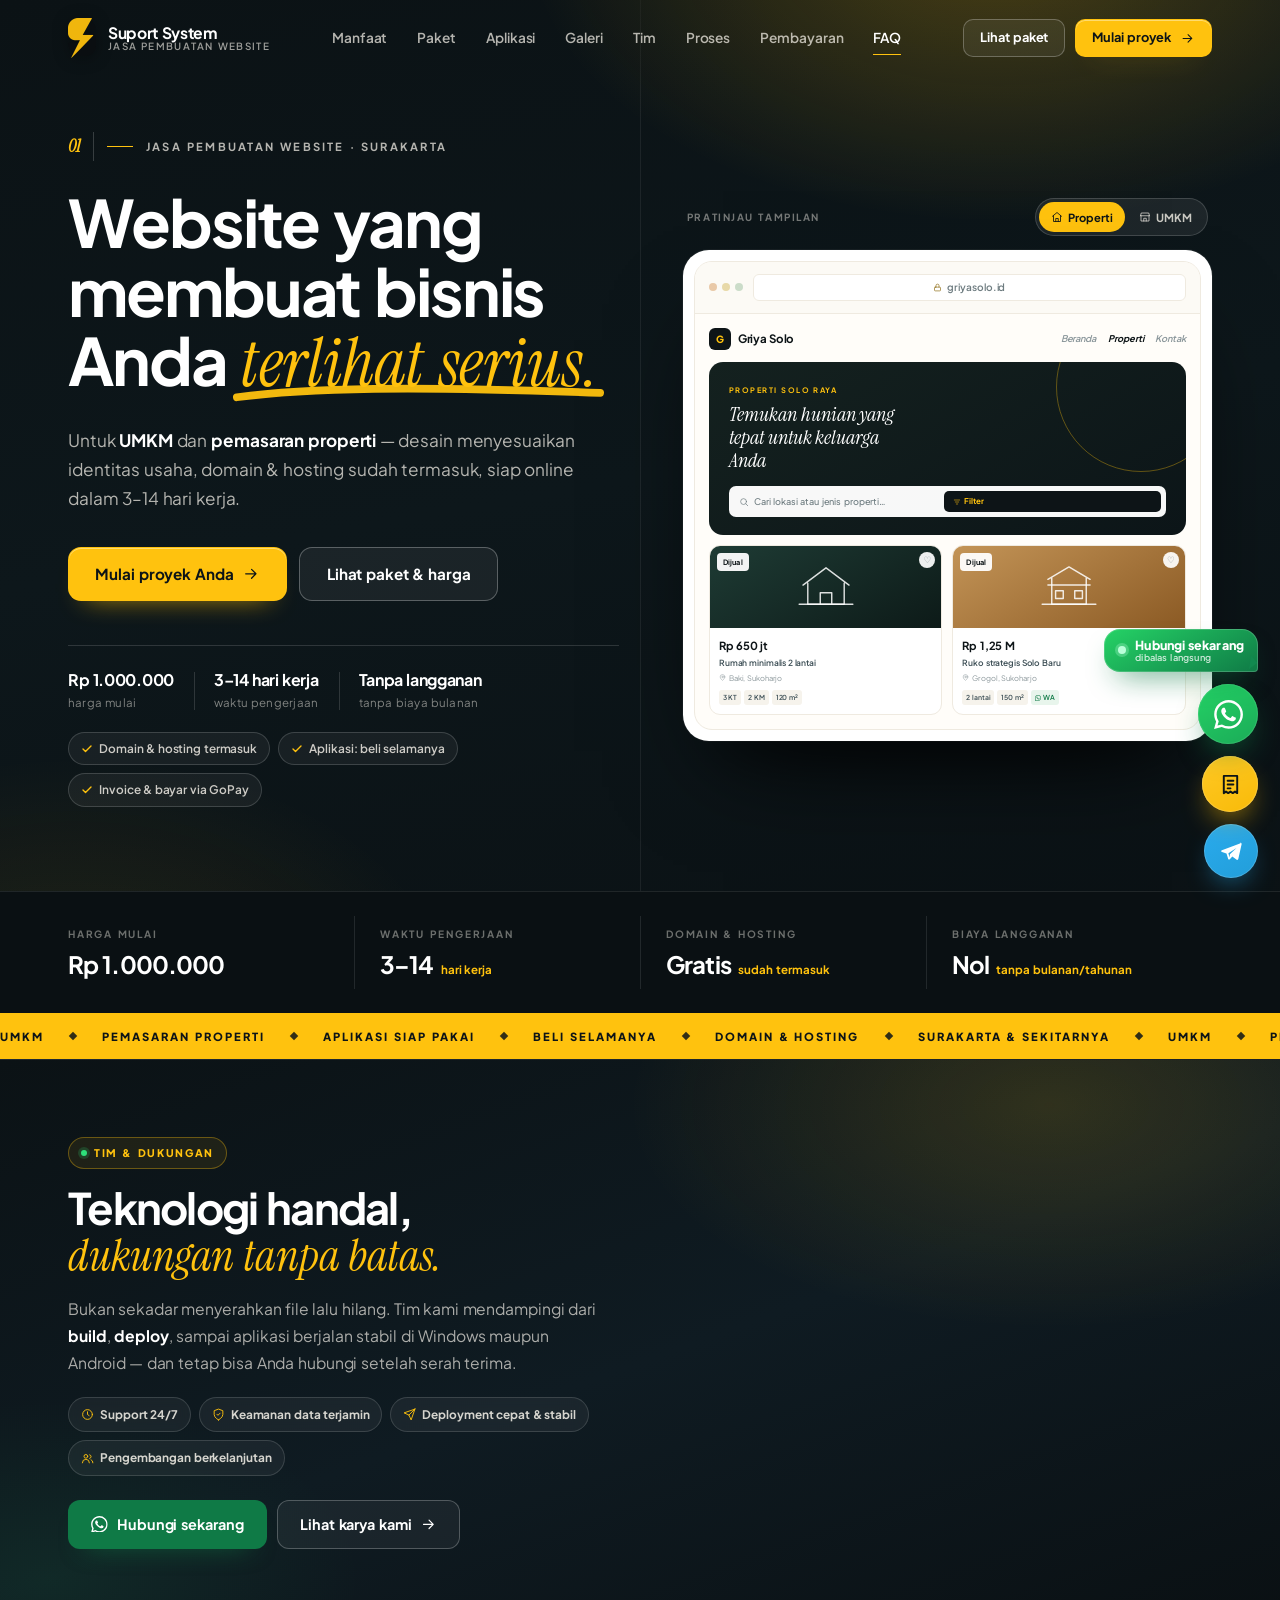
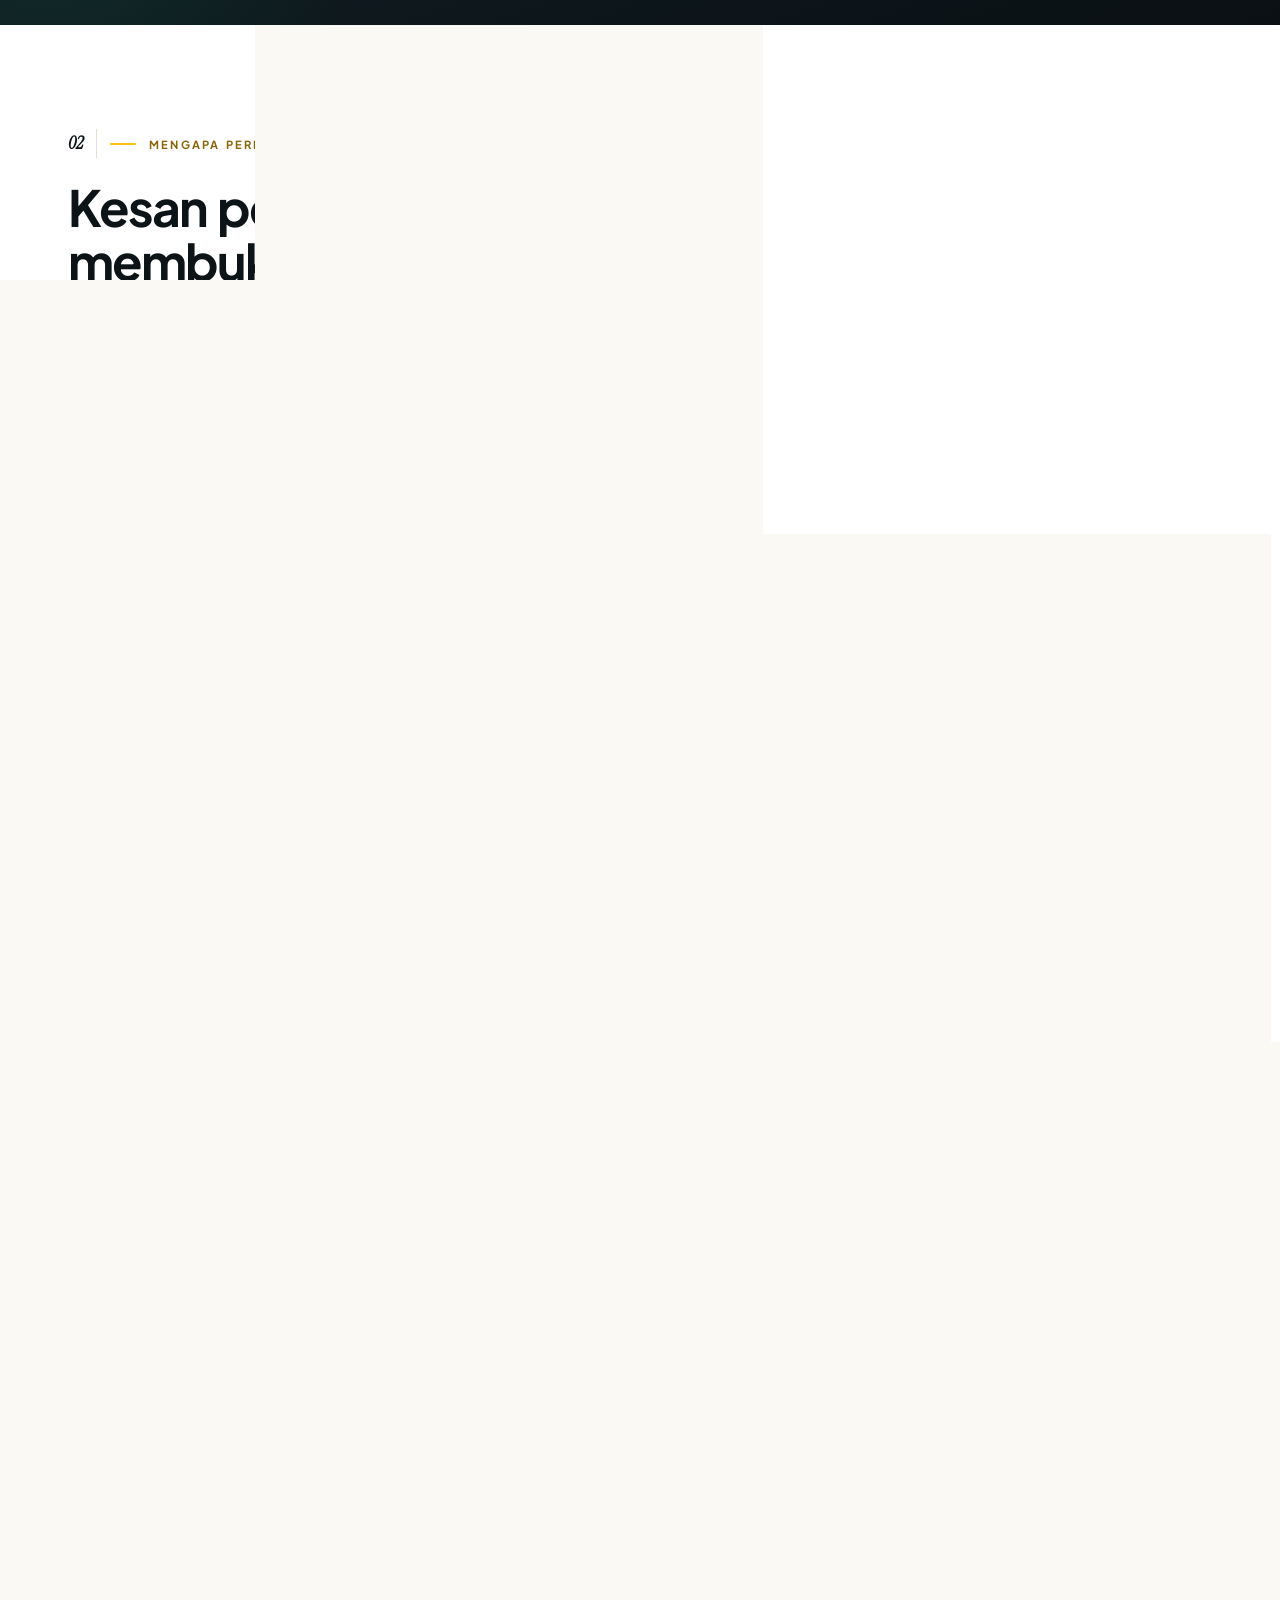
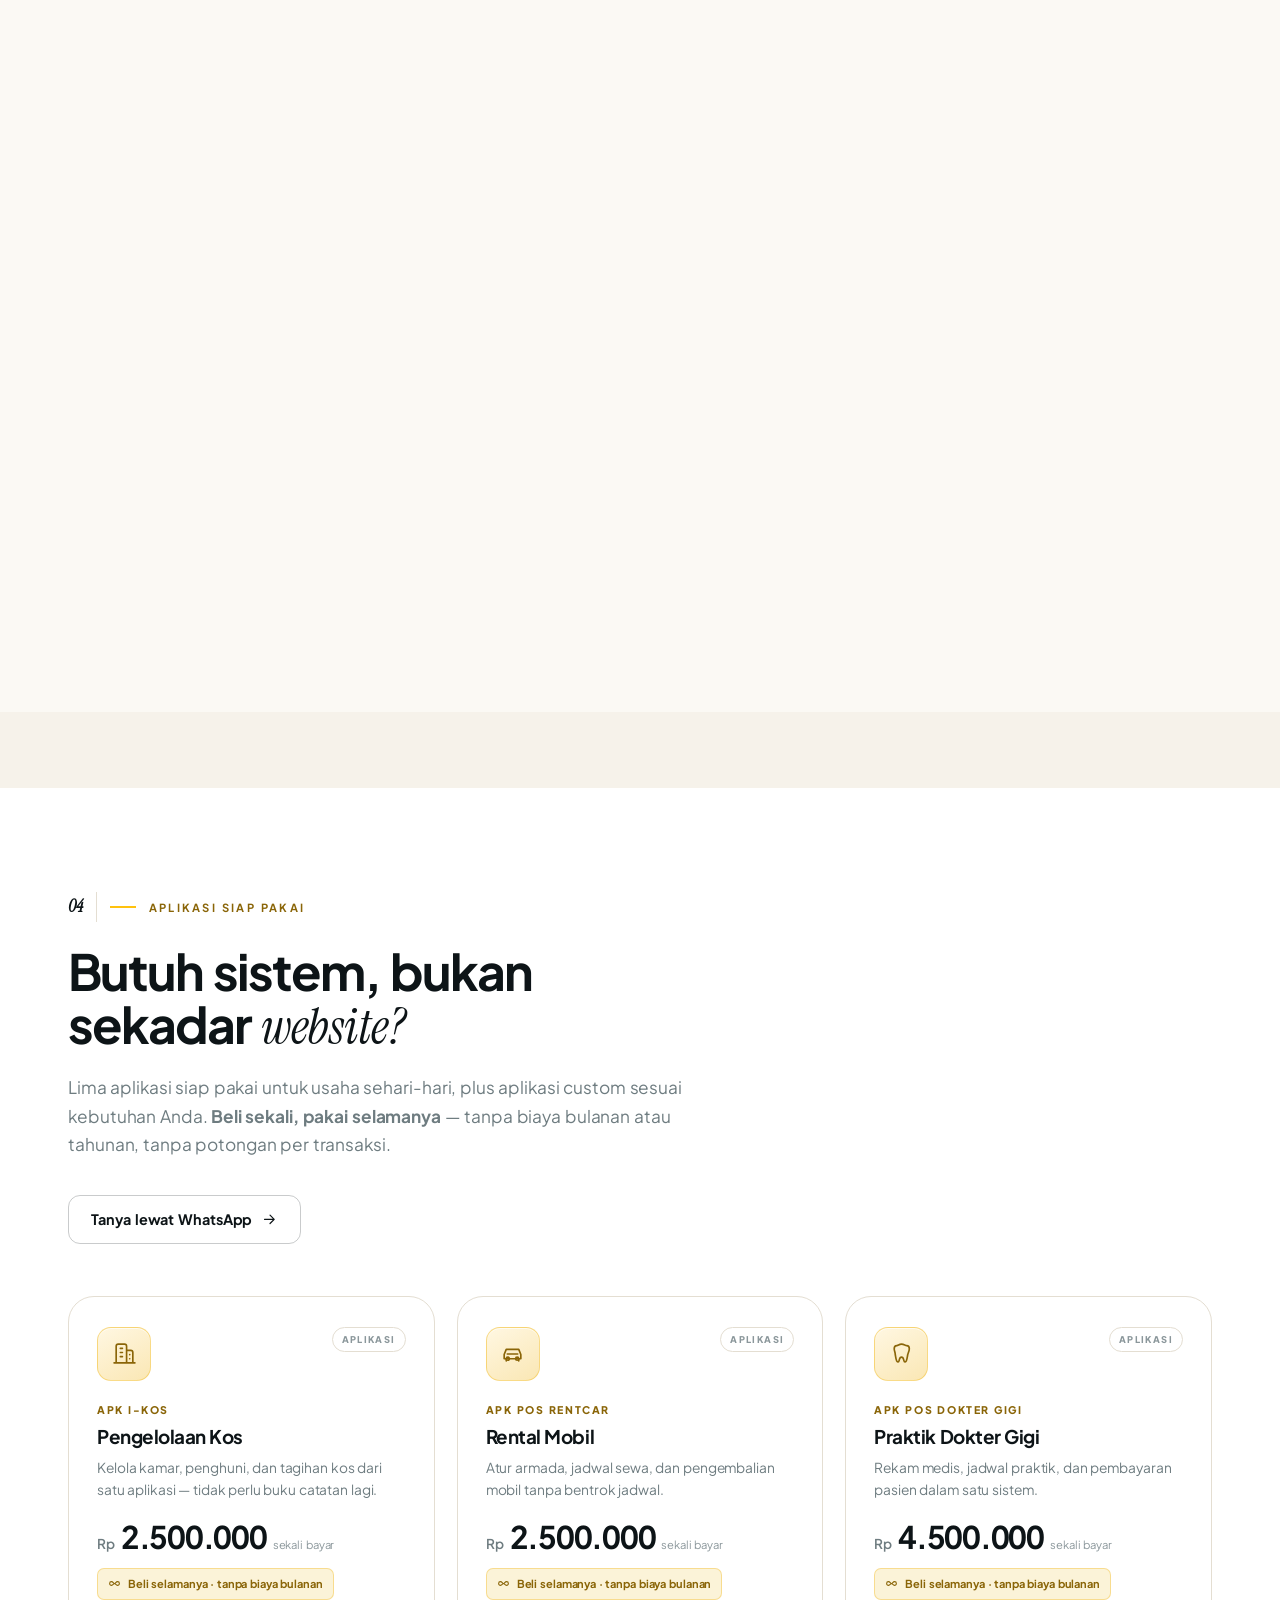
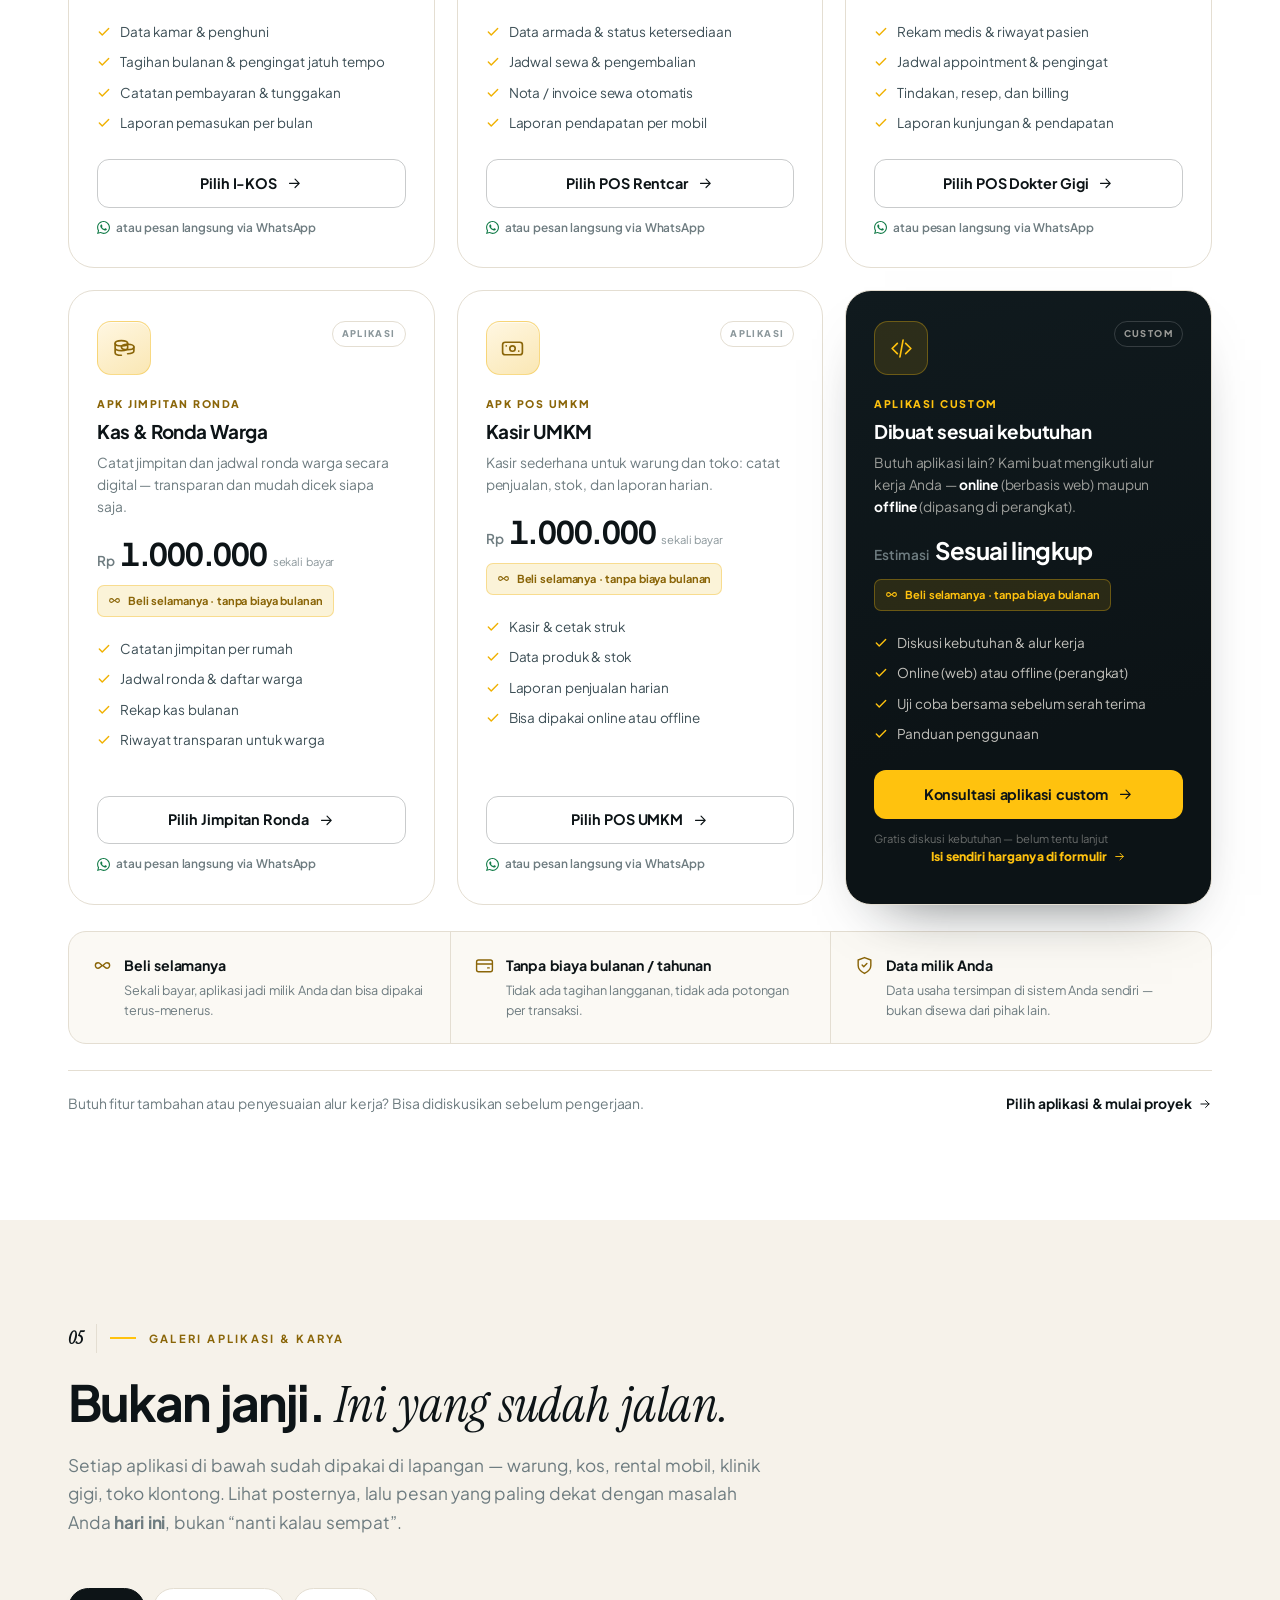
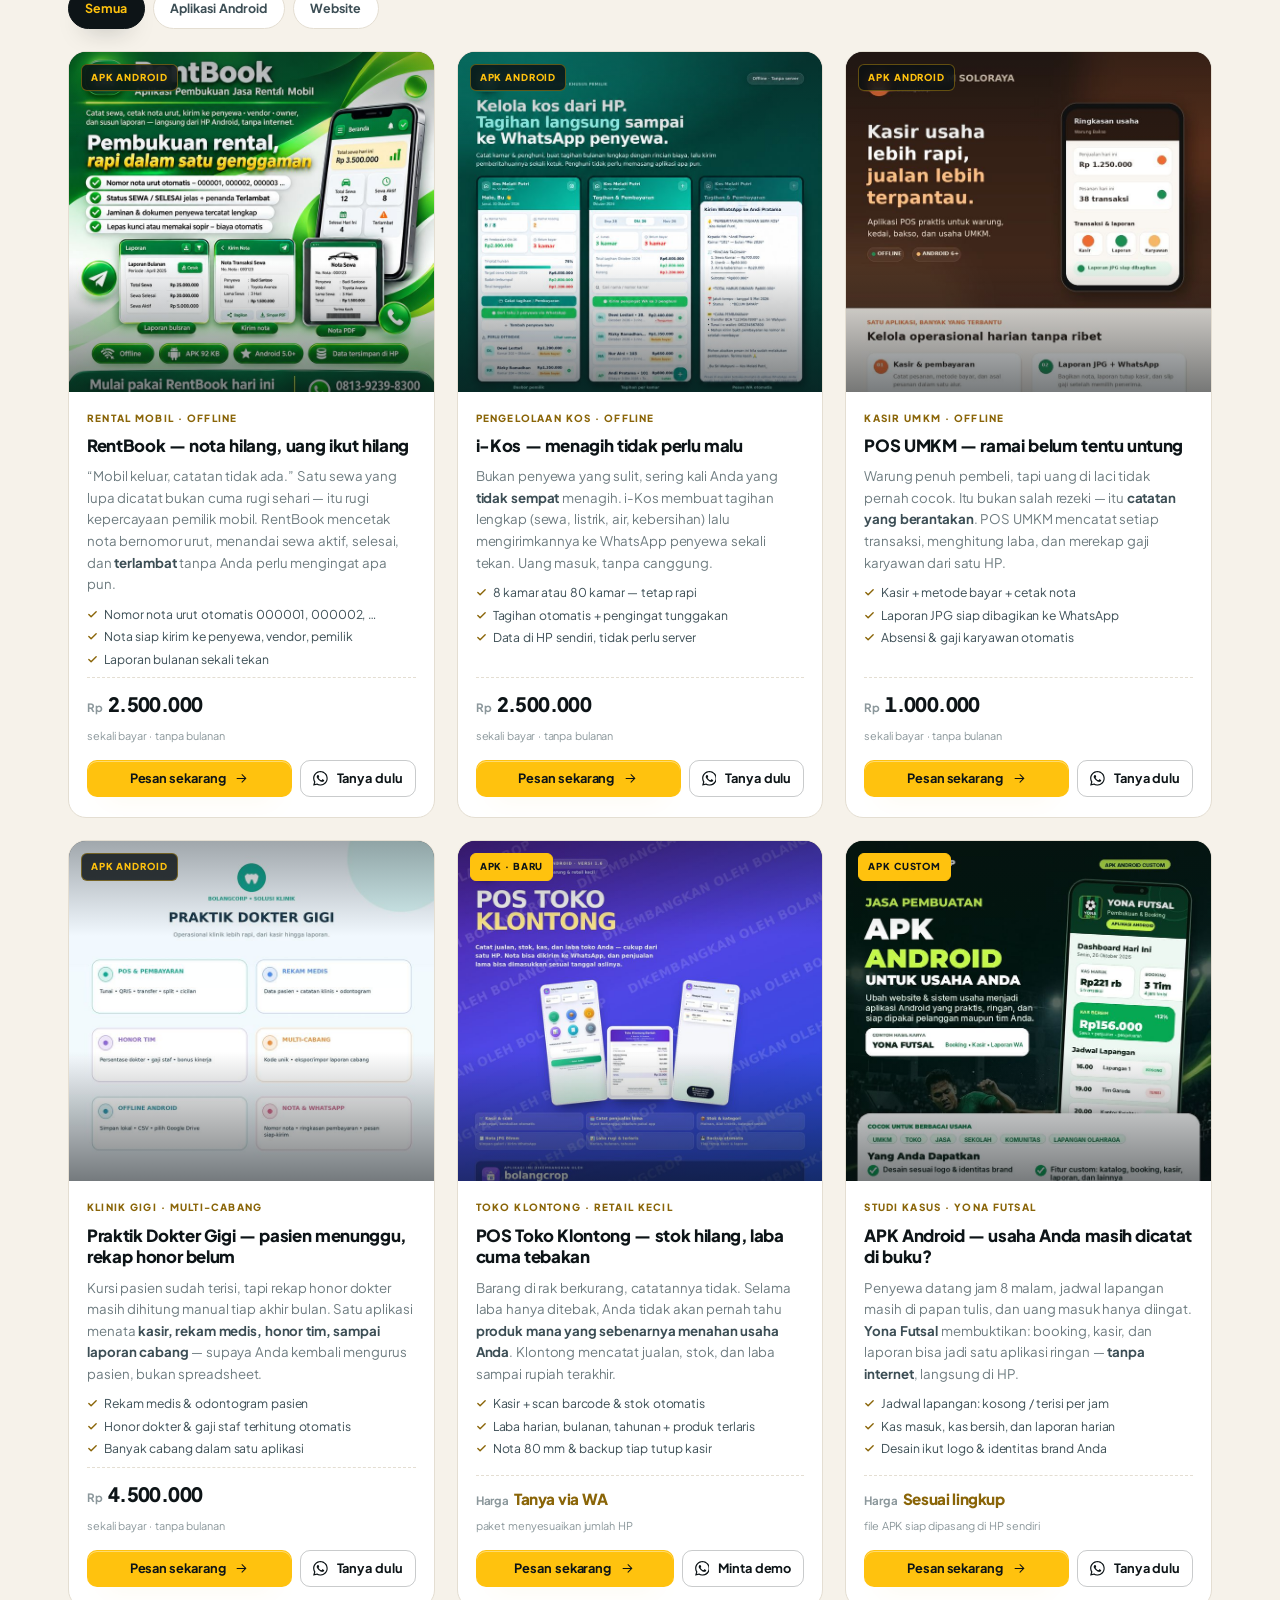
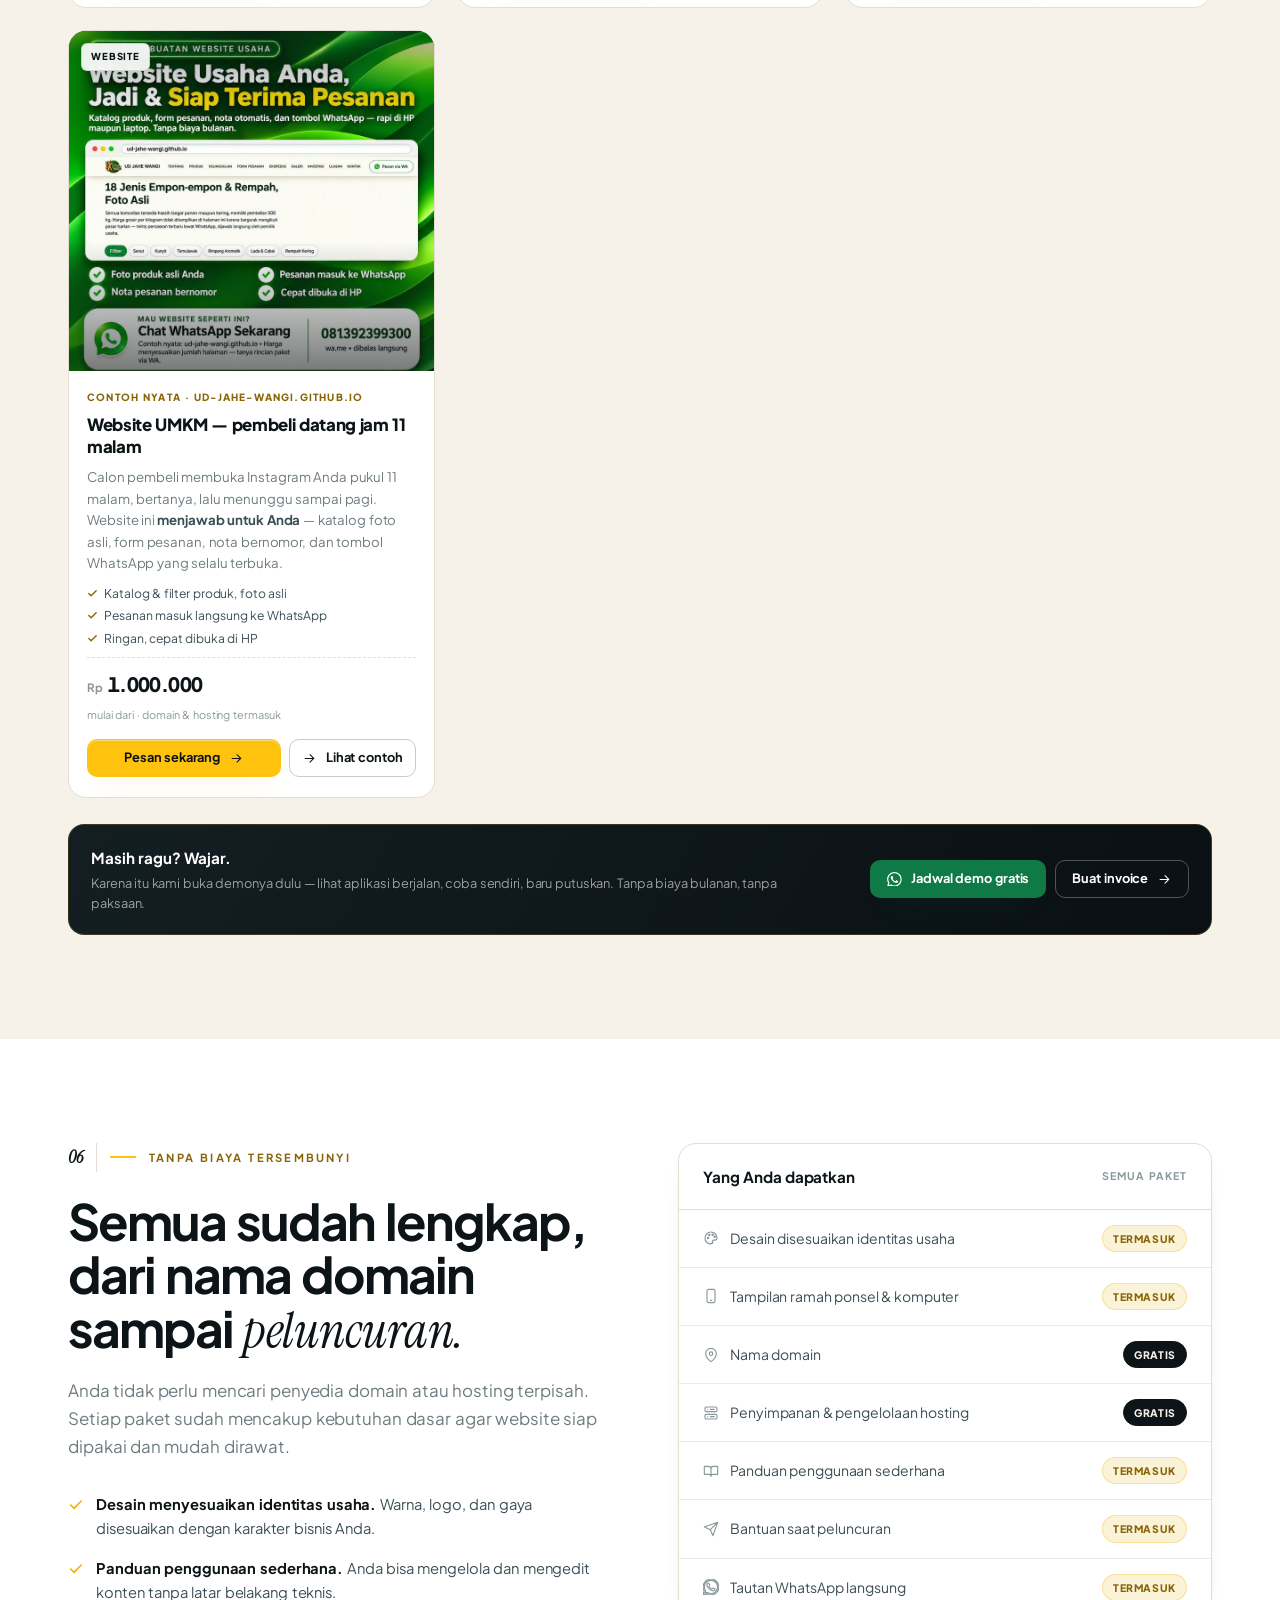
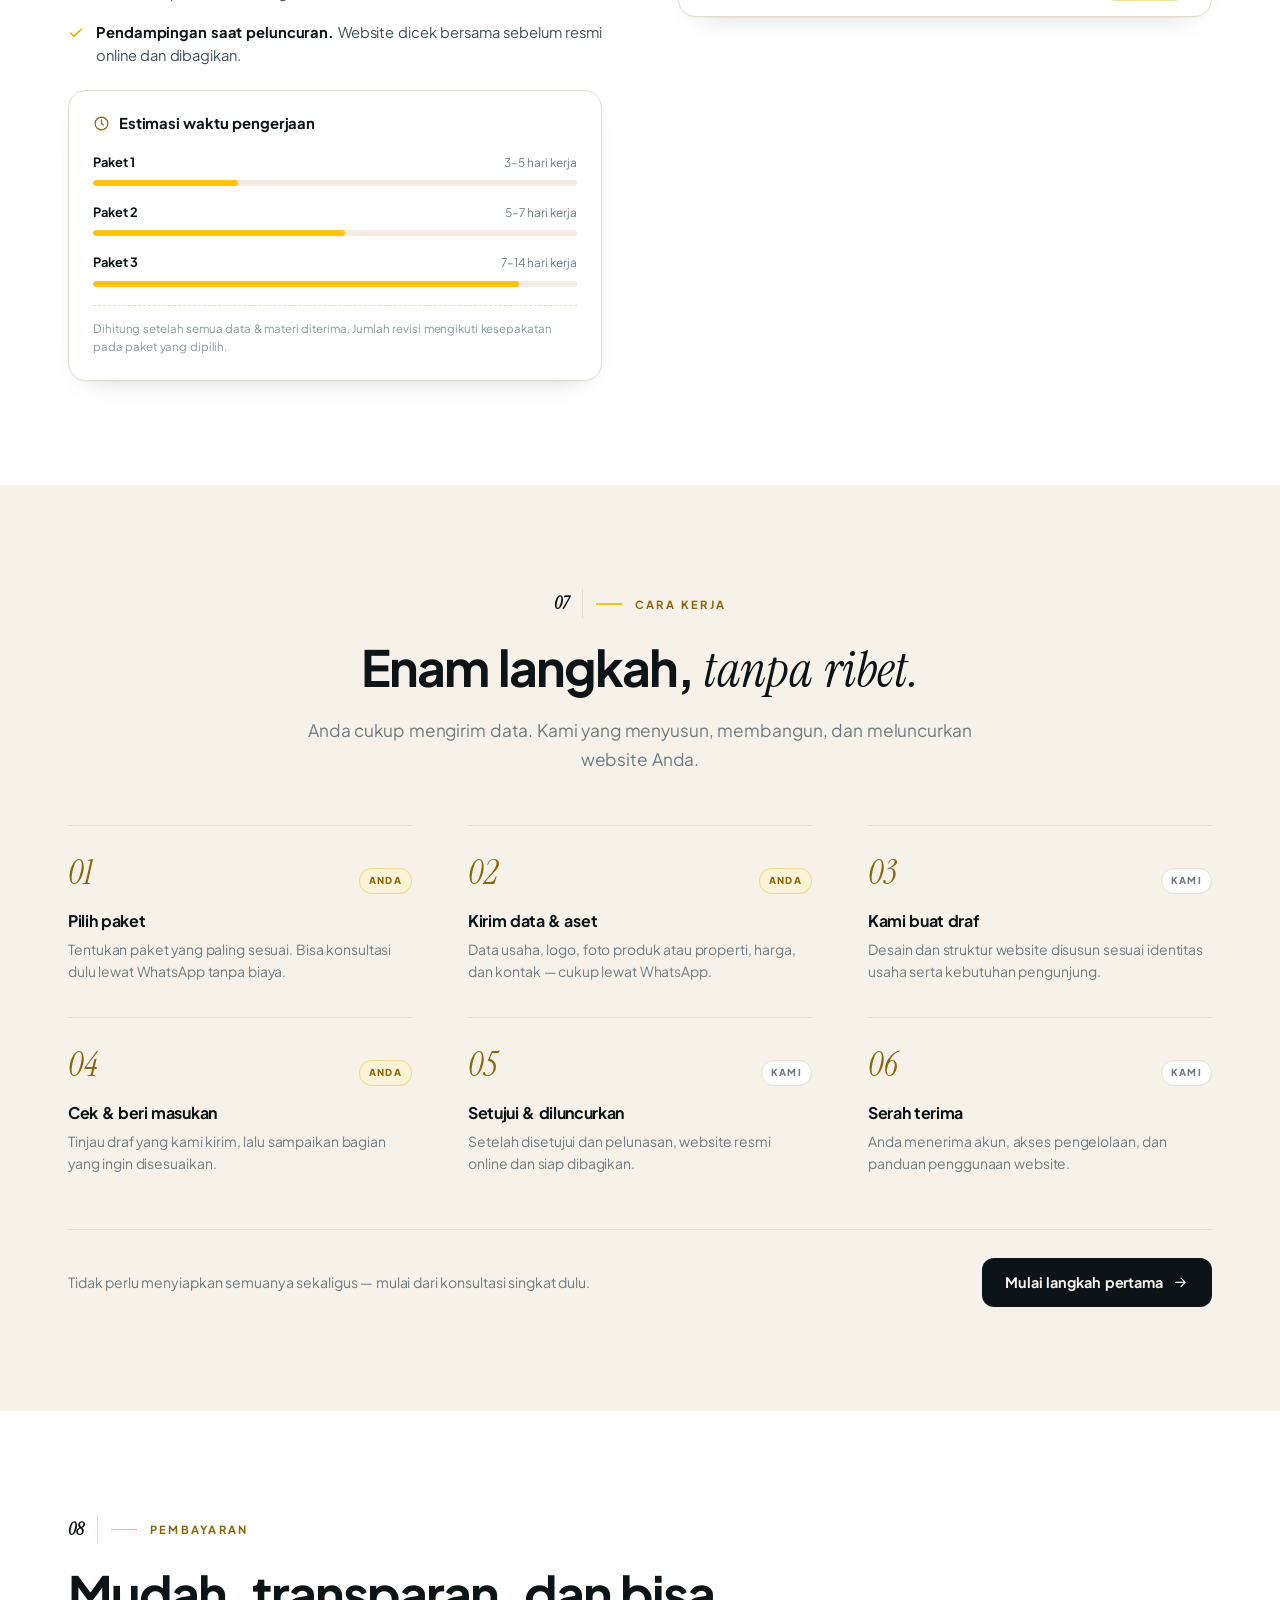
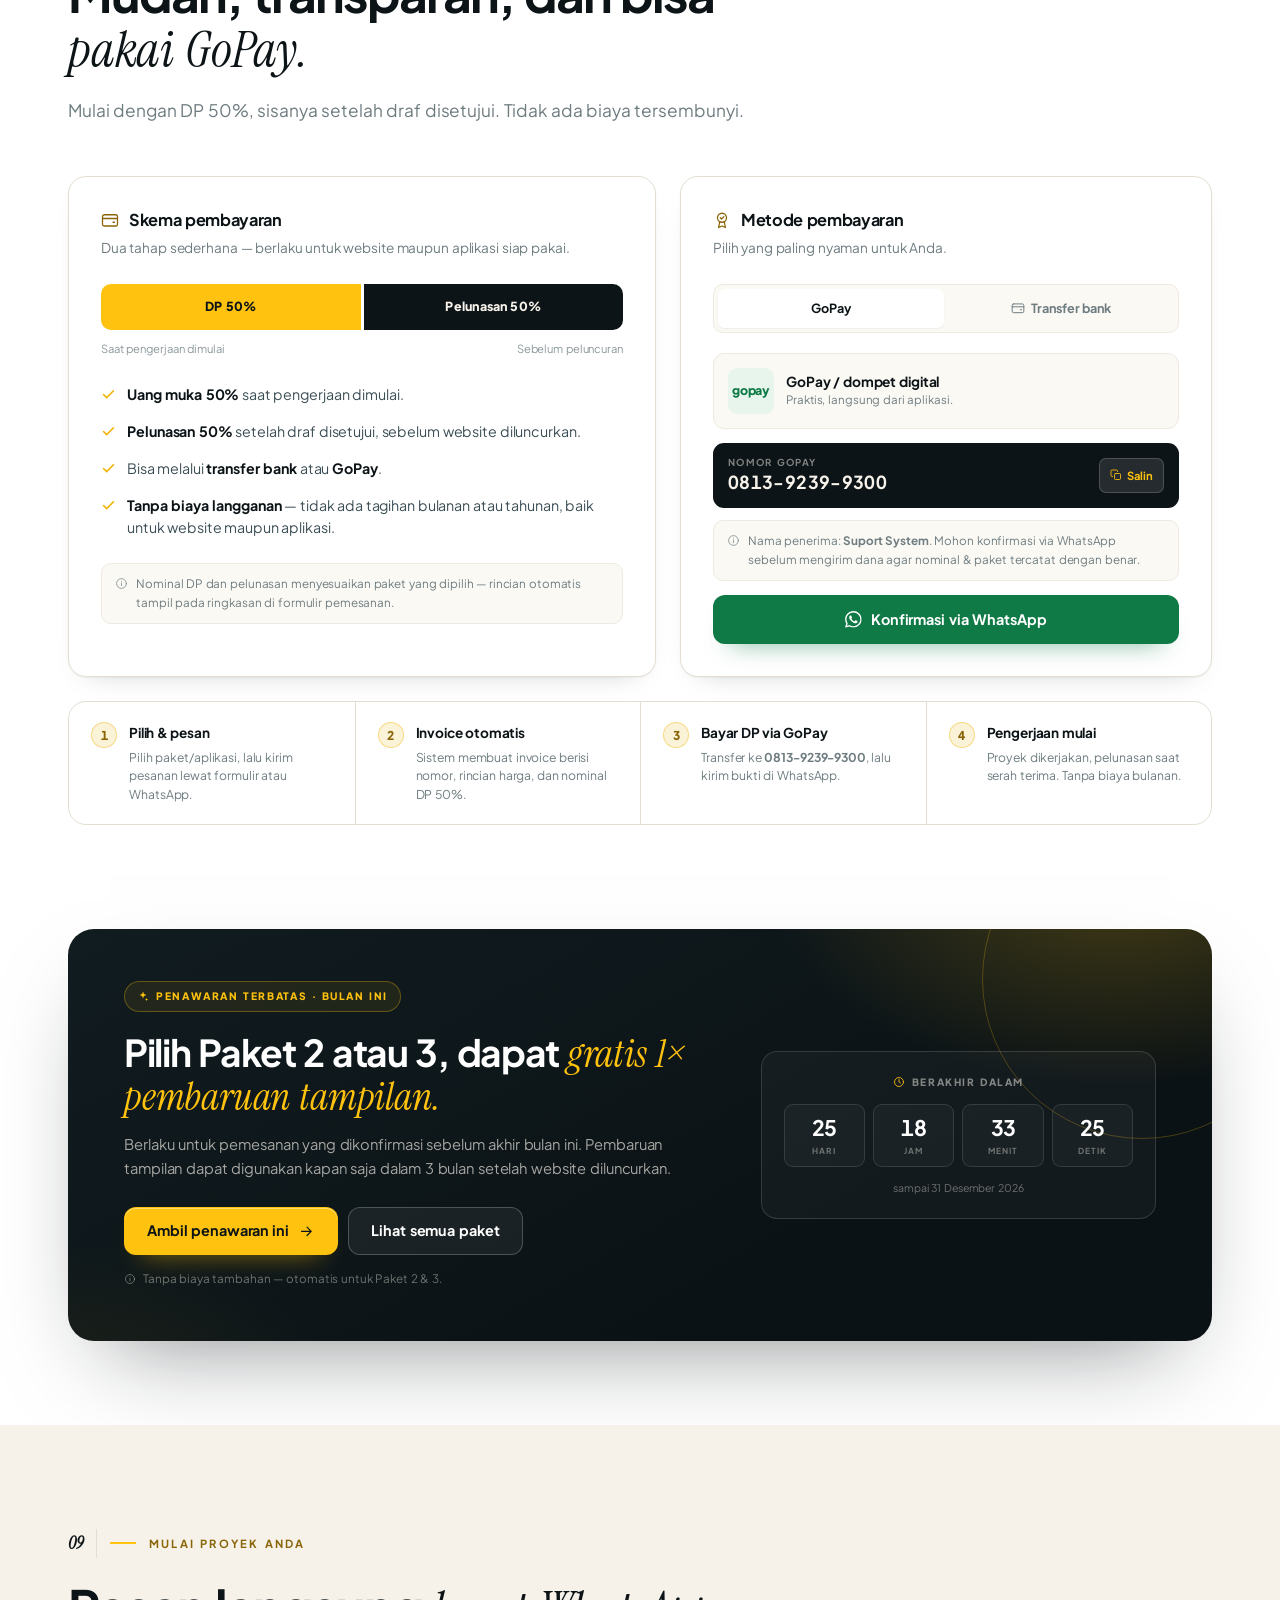
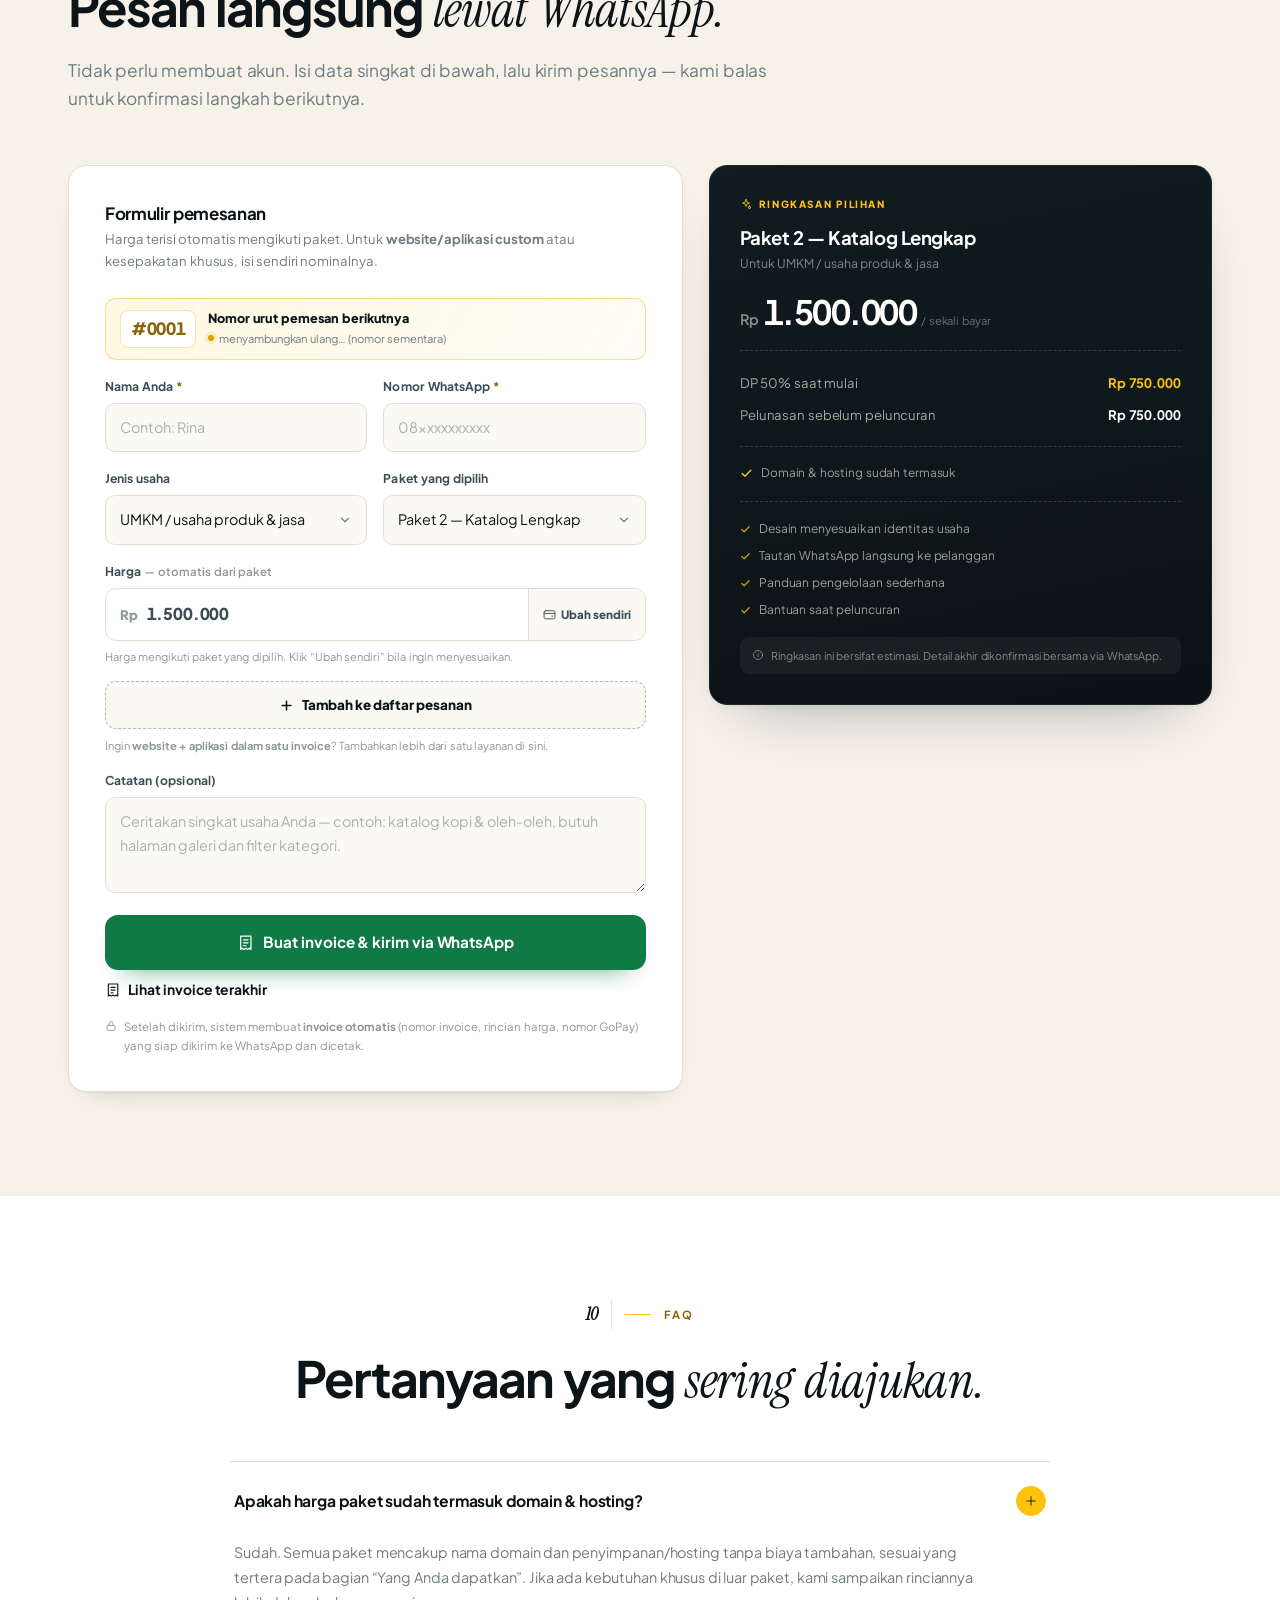
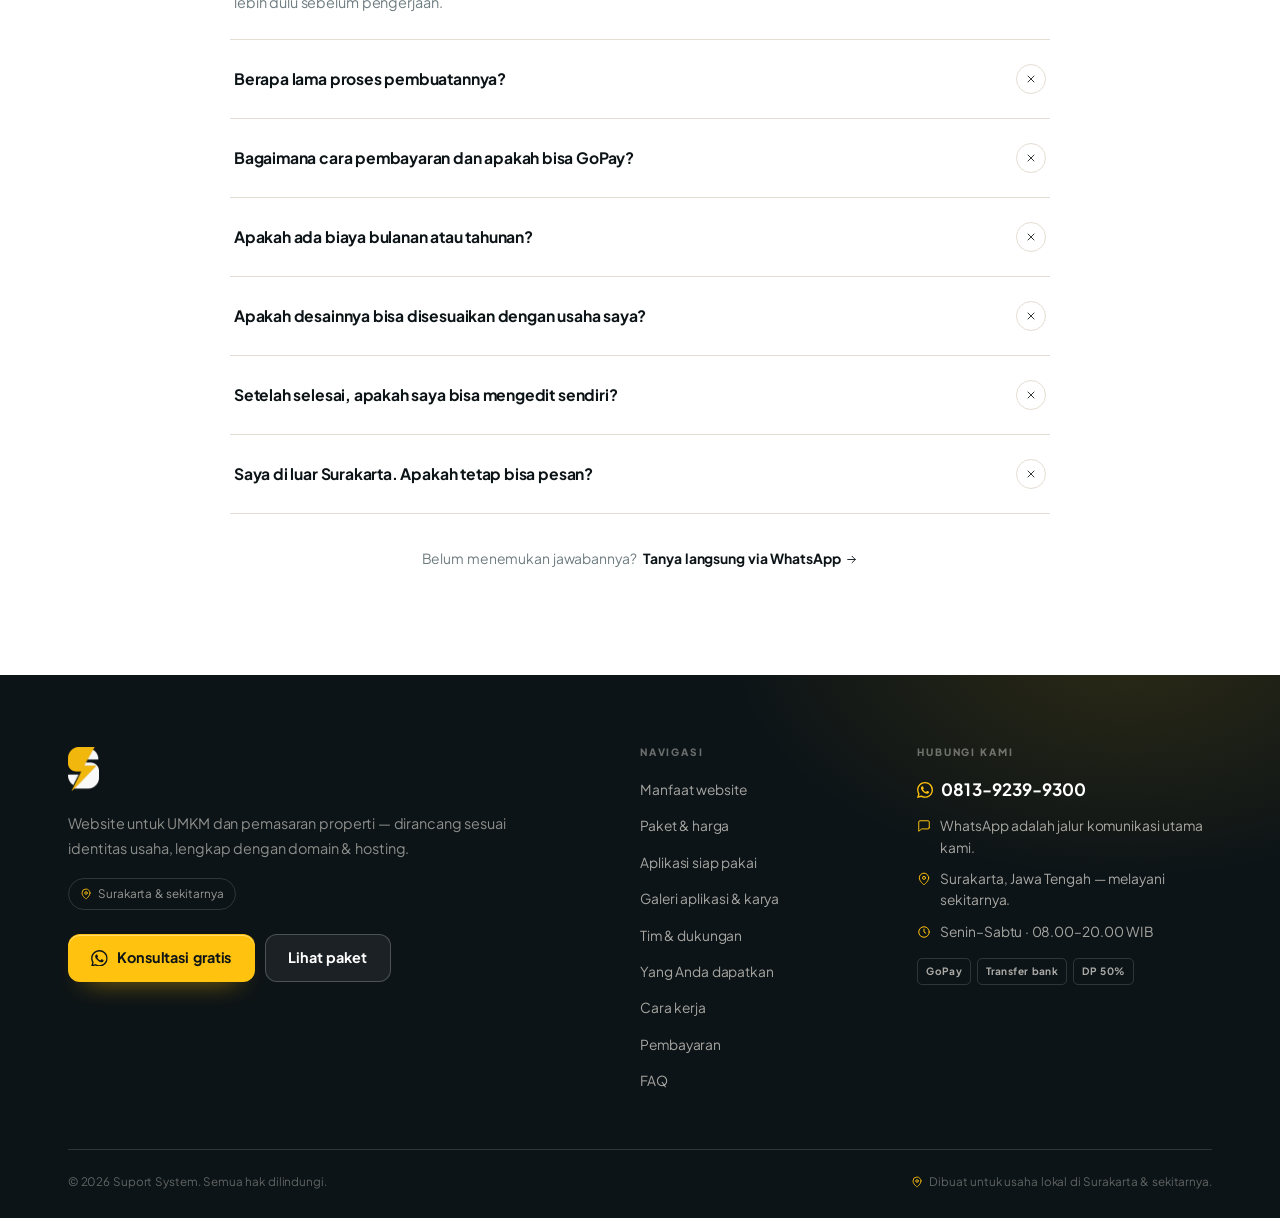
==== commit ef73d720: "Add files via upload" ====
--- a/versi-satu-file.html
+++ b/versi-satu-file.html
@@ -1781,6 +1781,148 @@
   .fab,.fab-ring,.m-bar__wa,.m-bar__main{animation:none!important}
 }
 
+/* ============================================================
+   29. BAND TAGLINE TIM + GELEMBUNG "HUBUNGI SEKARANG"
+   ============================================================ */
+.trust-band{
+  position:relative;overflow:hidden;
+  background:linear-gradient(160deg,#0B1215 0%,#0F1B22 52%,#0A1013 100%);
+  color:var(--ivory);padding:clamp(48px,6vw,86px) 0;
+  border-top:1px solid rgba(255,255,255,.07);
+}
+.trust-band::before{
+  content:"";position:absolute;inset:0;pointer-events:none;
+  background:radial-gradient(680px 360px at 82% 8%,rgba(255,194,14,.14),transparent 62%),
+             radial-gradient(520px 300px at 4% 92%,rgba(37,211,102,.08),transparent 60%);
+}
+.trust-inner{
+  position:relative;display:grid;grid-template-columns:minmax(0,1fr) minmax(0,1.05fr);
+  gap:clamp(28px,4vw,56px);align-items:center;
+}
+.trust-pill{
+  display:inline-flex;align-items:center;gap:7px;margin-bottom:16px;
+  font-size:.66rem;font-weight:800;letter-spacing:.16em;text-transform:uppercase;
+  color:var(--gold);border:1px solid rgba(255,194,14,.34);background:rgba(255,194,14,.08);
+  padding:6px 12px;border-radius:999px;
+}
+.trust-pill .dot,.trust-badge .dot{
+  width:6px;height:6px;border-radius:50%;background:#2EE07A;flex:none;
+  box-shadow:0 0 0 3px rgba(46,224,122,.18);animation:dotPulse 2s ease-in-out infinite;
+}
+@keyframes dotPulse{0%,100%{opacity:1;transform:scale(1)}50%{opacity:.55;transform:scale(.82)}}
+
+.trust-band h2{
+  color:#fff;font-size:clamp(1.9rem,3.4vw,2.85rem);line-height:1.06;letter-spacing:-.04em;margin:0 0 16px;
+}
+.trust-band h2 .serif{color:var(--gold);font-size:1.02em}
+.trust-lede{font-size:.98rem;line-height:1.72;color:rgba(246,242,234,.68);max-width:52ch;margin:0 0 20px}
+.trust-lede b{color:#fff;font-weight:700}
+.trust-chips{display:flex;flex-wrap:wrap;gap:8px;margin:0 0 24px;padding:0;list-style:none}
+.trust-chips li{
+  display:inline-flex;align-items:center;gap:6px;font-size:.74rem;font-weight:700;
+  color:rgba(246,242,234,.86);border:1px solid rgba(255,255,255,.14);
+  background:rgba(255,255,255,.05);border-radius:999px;padding:7px 12px;
+  backdrop-filter:blur(6px);
+}
+.trust-chips .ic{width:13px;height:13px;color:var(--gold);flex:none}
+.trust-actions{display:flex;gap:10px;flex-wrap:wrap}
+.trust-band .btn--ghost{
+  border:1px solid rgba(255,255,255,.24);color:#fff;background:rgba(255,255,255,.05);
+}
+.trust-band .btn--ghost:hover{background:rgba(255,255,255,.13);border-color:rgba(255,255,255,.45);color:#fff}
+
+.trust-media{position:relative;margin:0;border-radius:18px;overflow:hidden;
+  border:1px solid rgba(255,255,255,.14);
+  box-shadow:0 40px 90px -46px rgba(0,0,0,.95),0 0 0 1px rgba(255,255,255,.04) inset;
+}
+.trust-media img{display:block;width:100%;height:auto;aspect-ratio:16/9;object-fit:cover}
+.trust-media::after{
+  content:"";position:absolute;inset:0;pointer-events:none;
+  background:linear-gradient(180deg,rgba(10,16,19,0) 52%,rgba(10,16,19,.86) 100%);
+}
+.trust-cap{position:absolute;left:0;right:0;bottom:0;z-index:2;
+  display:flex;align-items:center;justify-content:space-between;gap:12px;flex-wrap:wrap;
+  padding:14px 16px;
+}
+.trust-badge{
+  display:inline-flex;align-items:center;gap:6px;font-size:.66rem;font-weight:800;
+  letter-spacing:.08em;text-transform:uppercase;color:#0A1013;background:var(--gold);
+  border-radius:999px;padding:5px 10px;
+}
+.trust-badge .dot{background:#0A1013;box-shadow:none}
+.trust-quote{font-family:var(--font-serif);font-style:italic;font-size:.86rem;color:rgba(255,255,255,.86)}
+
+@media (max-width:960px){
+  .trust-inner{grid-template-columns:1fr;gap:26px}
+  .trust-media{order:-1}
+  .trust-lede{max-width:none}
+}
+
+/* ---------- gelembung "Hubungi sekarang" ---------- */
+.wa-bubble{
+  position:relative;display:inline-flex;align-items:center;gap:9px;
+  padding:9px 14px;border-radius:16px 16px 4px 16px;
+  background:linear-gradient(150deg,#25D366,#0F7A46);color:#fff;text-decoration:none;
+  box-shadow:0 14px 30px -14px rgba(15,122,70,.95),0 0 0 1px rgba(255,255,255,.18) inset;
+  animation:bubblePulse 2.4s ease-in-out infinite;
+  white-space:nowrap;
+}
+.wa-bubble::after{
+  content:"";position:absolute;right:-6px;bottom:2px;
+  border:7px solid transparent;border-left-color:#12894F;
+  transform:rotate(8deg);
+}
+.wa-bubble__dot{
+  width:8px;height:8px;border-radius:50%;background:#B9FFD9;flex:none;
+  box-shadow:0 0 0 3px rgba(185,255,217,.28);animation:dotPulse 1.8s ease-in-out infinite;
+}
+.wa-bubble__txt{display:flex;flex-direction:column;line-height:1.15;font-size:.78rem;font-weight:800;letter-spacing:.01em}
+.wa-bubble__sub{font-size:.58rem;font-weight:600;letter-spacing:.02em;color:rgba(255,255,255,.78);text-transform:none}
+@keyframes bubblePulse{
+  0%,100%{transform:scale(1);box-shadow:0 14px 30px -14px rgba(15,122,70,.95),0 0 0 0 rgba(37,211,102,.5),0 0 0 1px rgba(255,255,255,.18) inset}
+  50%{transform:scale(1.035);box-shadow:0 18px 36px -14px rgba(37,211,102,1),0 0 0 10px rgba(37,211,102,0),0 0 0 1px rgba(255,255,255,.18) inset}
+}
+@media (hover:none){.wa-bubble::after{display:none}}
+
+/* ponsel: gelembung muncul di atas bar bawah */
+@media (max-width:760px){
+  .fab-stack .wa-bubble{
+    position:fixed;right:14px;bottom:calc(78px + env(safe-area-inset-bottom));z-index:96;
+    padding:8px 12px;border-radius:14px 14px 4px 14px;
+  }
+  .fab-stack .wa-bubble::after{right:10px;bottom:-9px;border-left-color:transparent;border-top-color:#12894F;transform:none}
+  .wa-bubble__txt{font-size:.74rem}
+  .wa-bubble__sub{display:none}
+}
+@media (prefers-reduced-motion:reduce){
+  .wa-bubble,.wa-bubble__dot,.trust-pill .dot,.trust-badge .dot{animation:none!important}
+}
+
+/* gelembung "Hubungi sekarang" menempel di kiri tombol WhatsApp */
+.fab-stack{row-gap:12px}
+.fab-stack .wa-bubble{
+  align-self:flex-end;margin-right:66px;margin-bottom:-64px;
+  position:relative;z-index:1;
+}
+@media (max-width:760px){
+  .fab-stack{display:none}
+  .fab-stack .wa-bubble{margin:0}
+  .wa-mobile-bubble{
+    position:fixed;right:12px;bottom:calc(80px + env(safe-area-inset-bottom));z-index:96;
+    padding:8px 12px;border-radius:14px 14px 4px 14px;
+    animation:bubblePulse 2.4s ease-in-out infinite;
+  }
+  .wa-mobile-bubble .wa-bubble__sub{display:none}
+}
+
+/* tampilan gelembung: desktop menempel di atas tombol WA */
+@media (min-width:761px){
+  .wa-mobile-bubble{
+    position:fixed;right:22px;bottom:calc(22px + 60px + 11px + 56px + 11px + 54px + 14px);
+    z-index:95;animation:bubblePulse 2.4s ease-in-out infinite;
+  }
+}
+
 </style>
 
 <meta property="og:type" content="website">
@@ -1894,6 +2036,7 @@
       <a href="#paket">Paket</a>
       <a href="#aplikasi">Aplikasi</a>
       <a href="#galeri">Galeri</a>
+      <a href="#tim">Tim</a>
       <a href="#proses">Proses</a>
       <a href="#pembayaran">Pembayaran</a>
       <a href="#faq">FAQ</a>
@@ -1915,6 +2058,7 @@
   <a class="mm" href="#paket">Paket &amp; harga <svg class="ic" aria-hidden="true"><use href="#i-arrow"/></svg></a>
   <a class="mm" href="#aplikasi">Aplikasi siap pakai <svg class="ic" aria-hidden="true"><use href="#i-arrow"/></svg></a>
   <a class="mm" href="#galeri">Galeri aplikasi <svg class="ic" aria-hidden="true"><use href="#i-arrow"/></svg></a>
+  <a class="mm" href="#tim">Tim &amp; dukungan <svg class="ic" aria-hidden="true"><use href="#i-arrow"/></svg></a>
   <a class="mm" href="#termasuk">Yang Anda dapatkan <svg class="ic" aria-hidden="true"><use href="#i-arrow"/></svg></a>
   <a class="mm" href="#proses">Cara kerja <svg class="ic" aria-hidden="true"><use href="#i-arrow"/></svg></a>
   <a class="mm" href="#pembayaran">Pembayaran <svg class="ic" aria-hidden="true"><use href="#i-arrow"/></svg></a>
@@ -2073,6 +2217,37 @@
   </div>
 </section>
 
+<!-- ============ TIM & DUKUNGAN ============ -->
+<section class="trust-band" id="tim" aria-labelledby="timTitle">
+  <div class="container trust-inner">
+    <div class="trust-copy reveal">
+      <span class="trust-pill"><i class="dot" aria-hidden="true"></i> Tim &amp; dukungan</span>
+      <h2 id="timTitle">Teknologi handal,<br><span class="serif">dukungan tanpa batas.</span></h2>
+      <p class="trust-lede">Bukan sekadar menyerahkan file lalu hilang. Tim kami mendampingi dari <b>build</b>, <b>deploy</b>, sampai aplikasi berjalan stabil di Windows maupun Android — dan tetap bisa Anda hubungi setelah serah terima.</p>
+      <ul class="trust-chips">
+        <li><svg class="ic" aria-hidden="true"><use href="#i-clock"/></svg> Support 24/7</li>
+        <li><svg class="ic" aria-hidden="true"><use href="#i-shield"/></svg> Keamanan data terjamin</li>
+        <li><svg class="ic" aria-hidden="true"><use href="#i-rocket"/></svg> Deployment cepat &amp; stabil</li>
+        <li><svg class="ic" aria-hidden="true"><use href="#i-users"/></svg> Pengembangan berkelanjutan</li>
+      </ul>
+      <div class="trust-actions">
+        <a class="btn btn--wa" href="https://wa.me/6281392399300?text=Halo%20Suport%20System%2C%20saya%20ingin%20konsultasi%20dengan%20tim%20Anda." target="_blank" rel="noopener">
+          <svg class="ic fill" aria-hidden="true"><use href="#i-wa"/></svg> Hubungi sekarang
+        </a>
+        <a class="btn btn--ghost" href="#galeri">Lihat karya kami <svg class="ic" aria-hidden="true"><use href="#i-arrow"/></svg></a>
+      </div>
+    </div>
+
+    <figure class="trust-media reveal" style="--d:.1s">
+      <img src="[data-uri]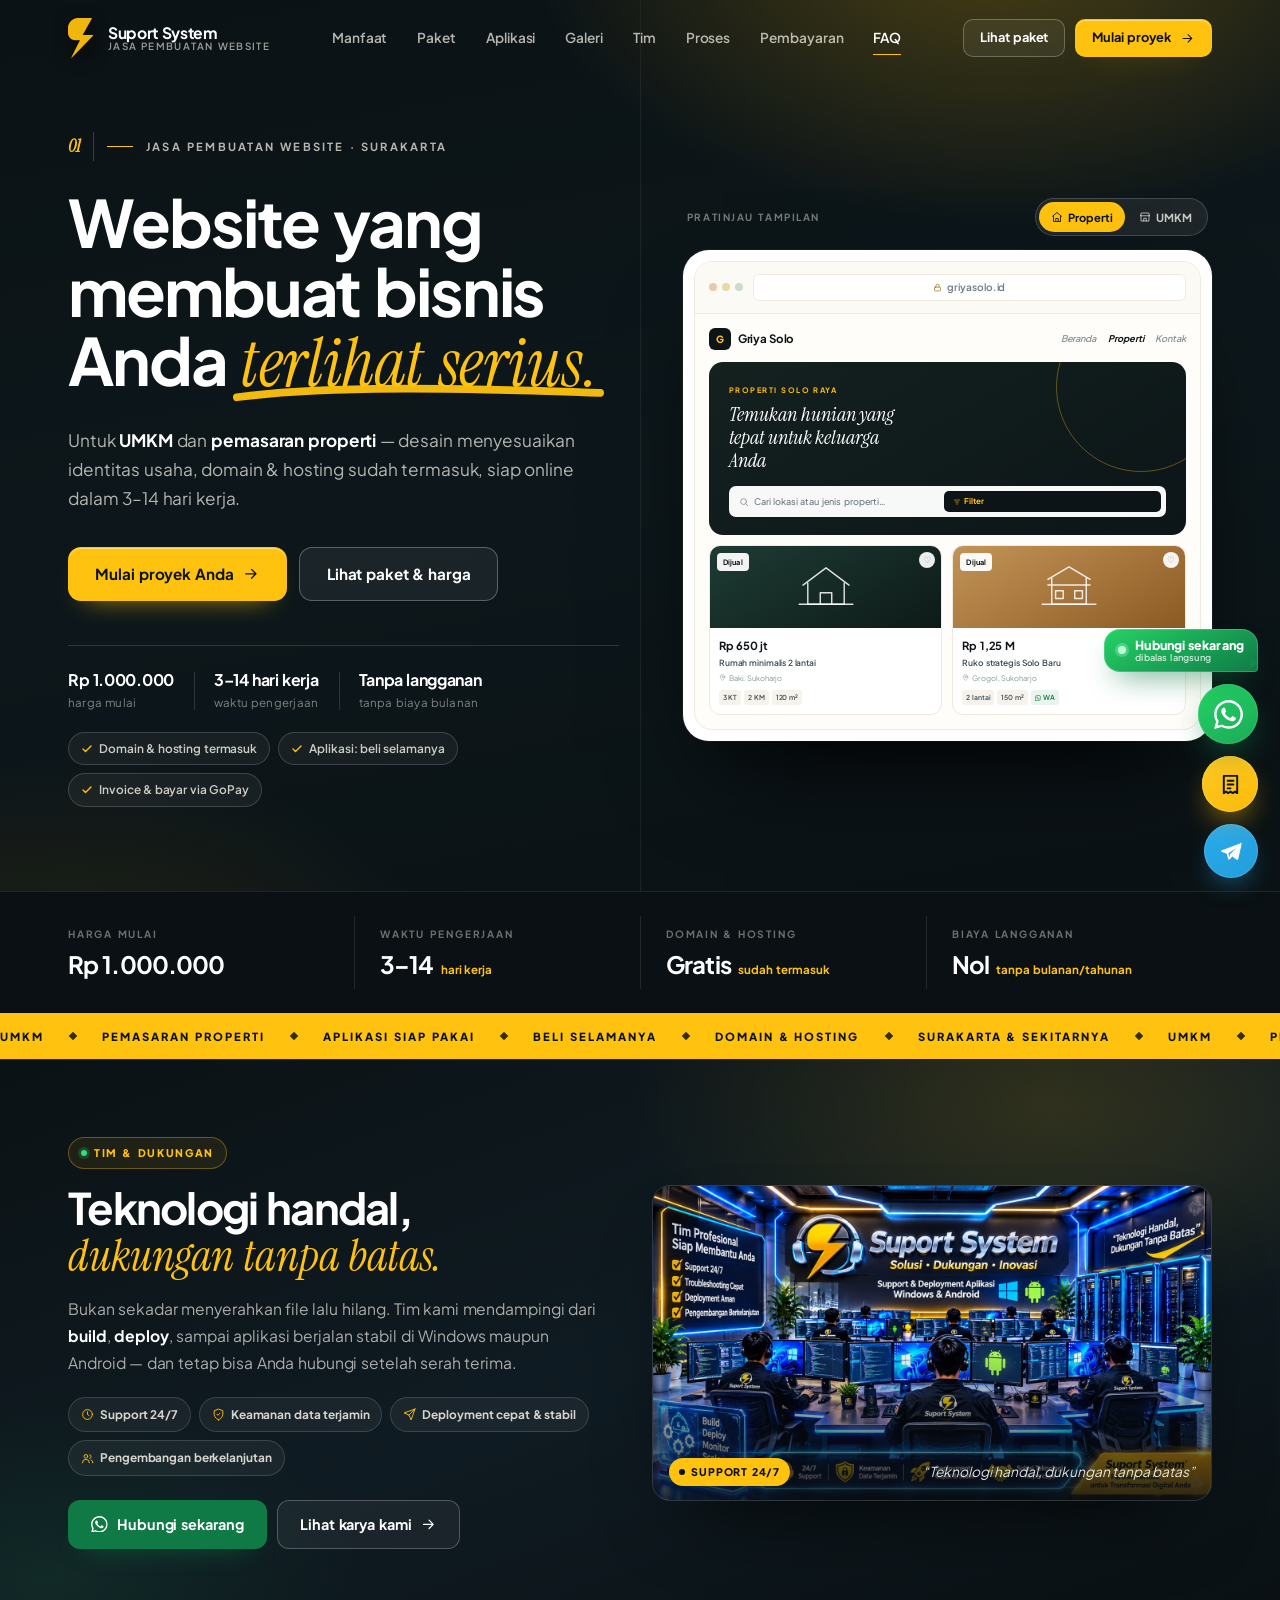
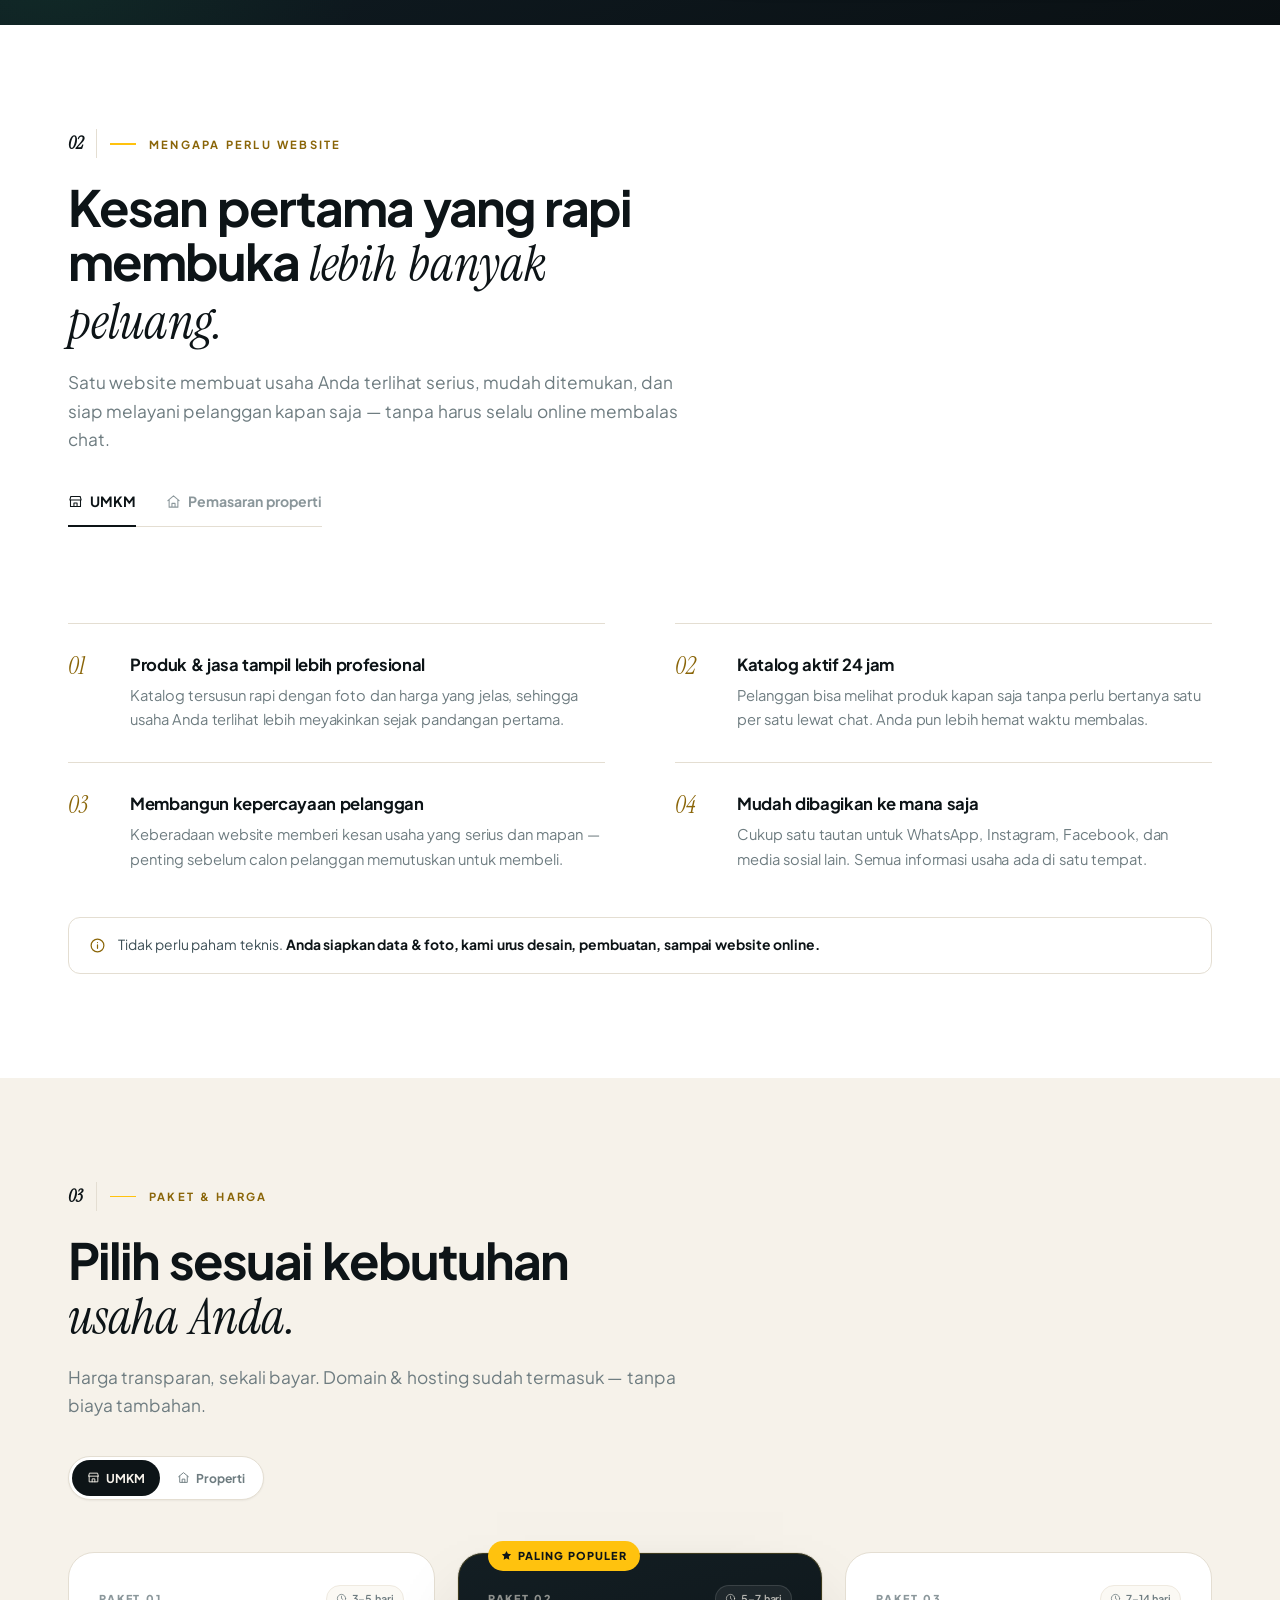
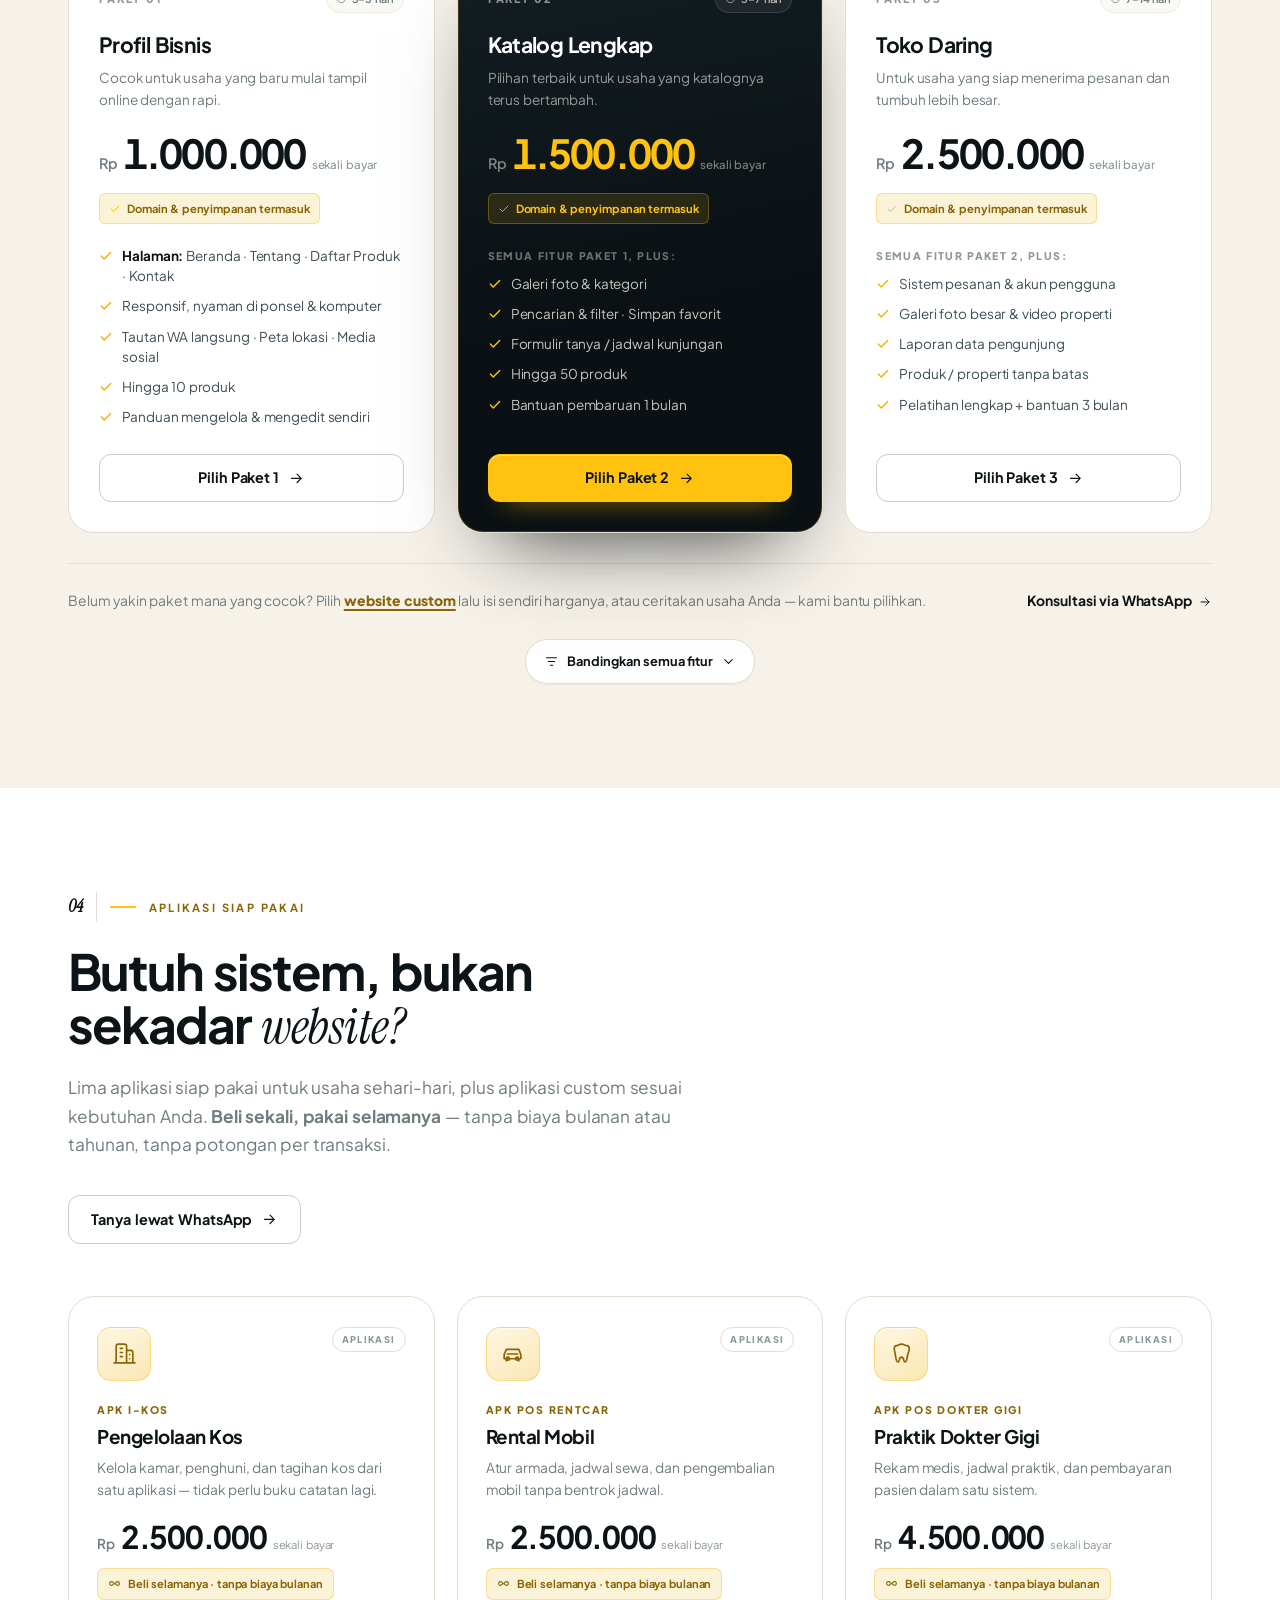
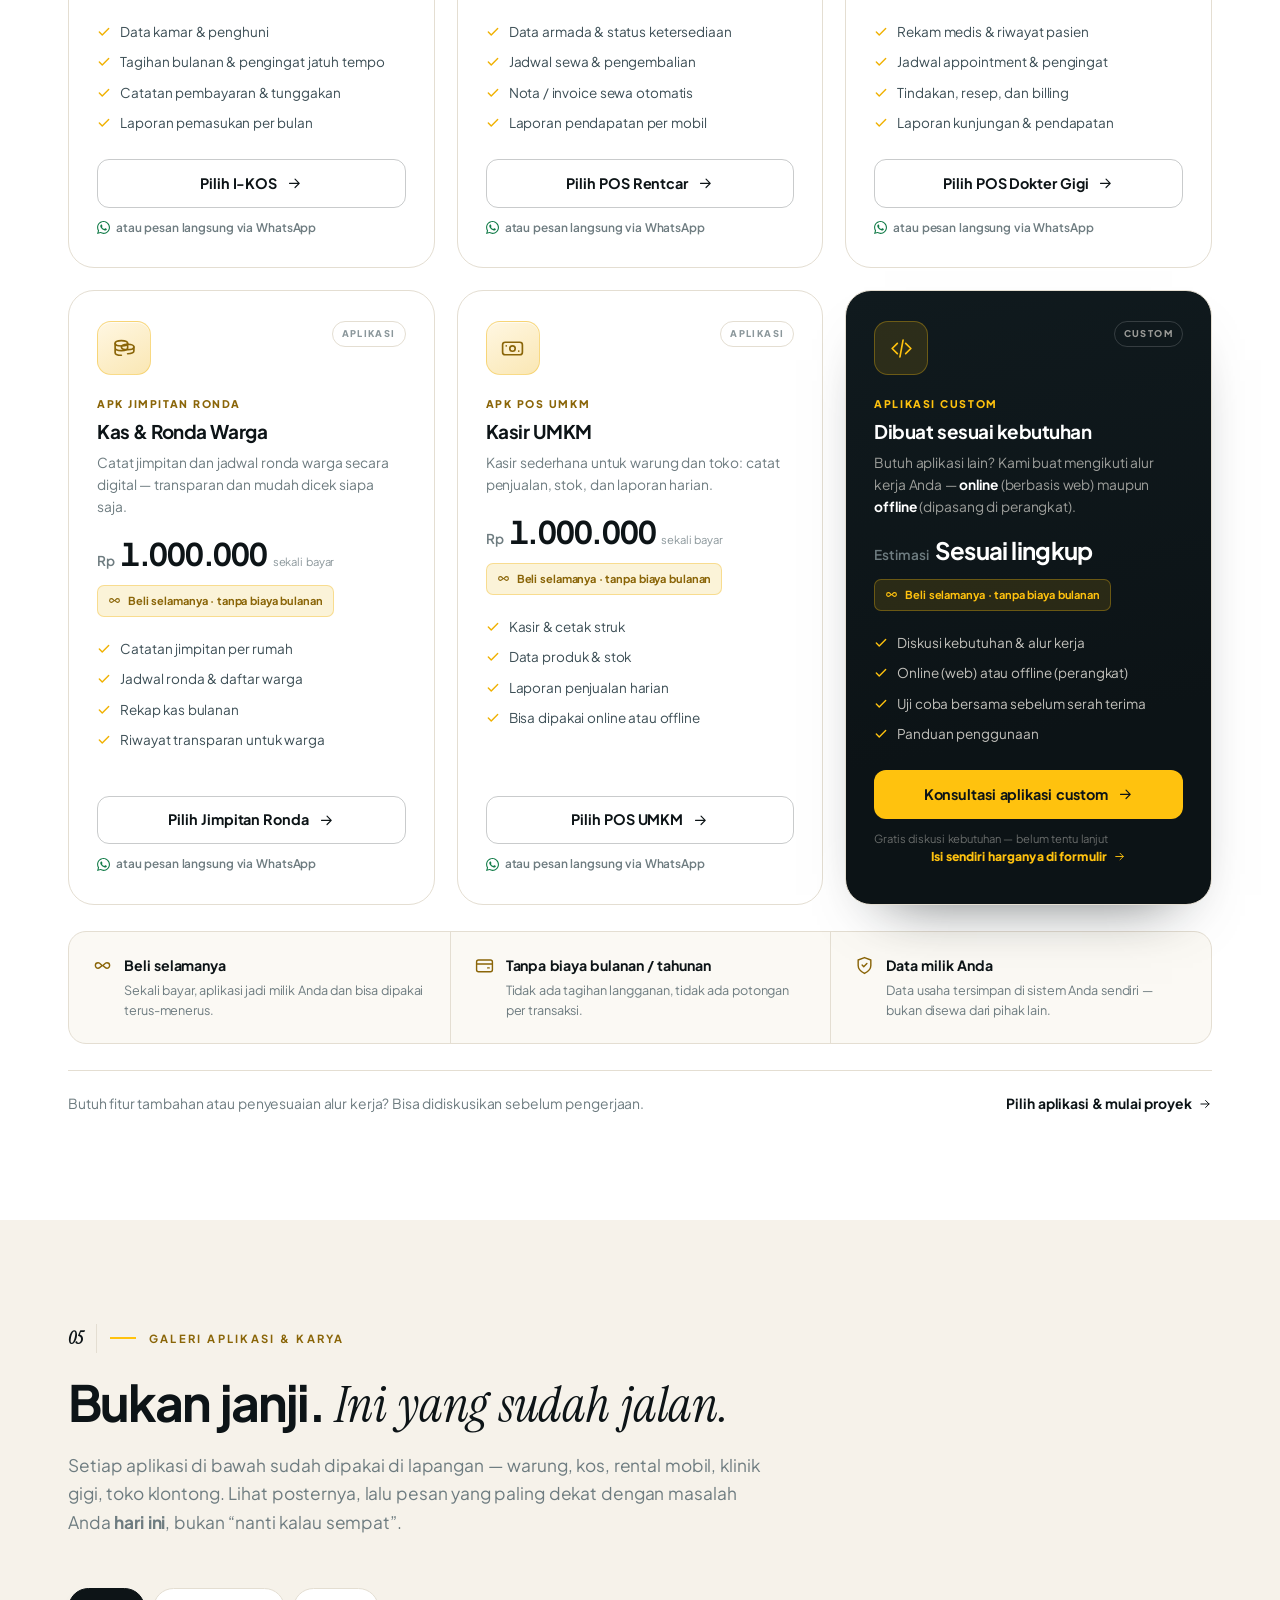
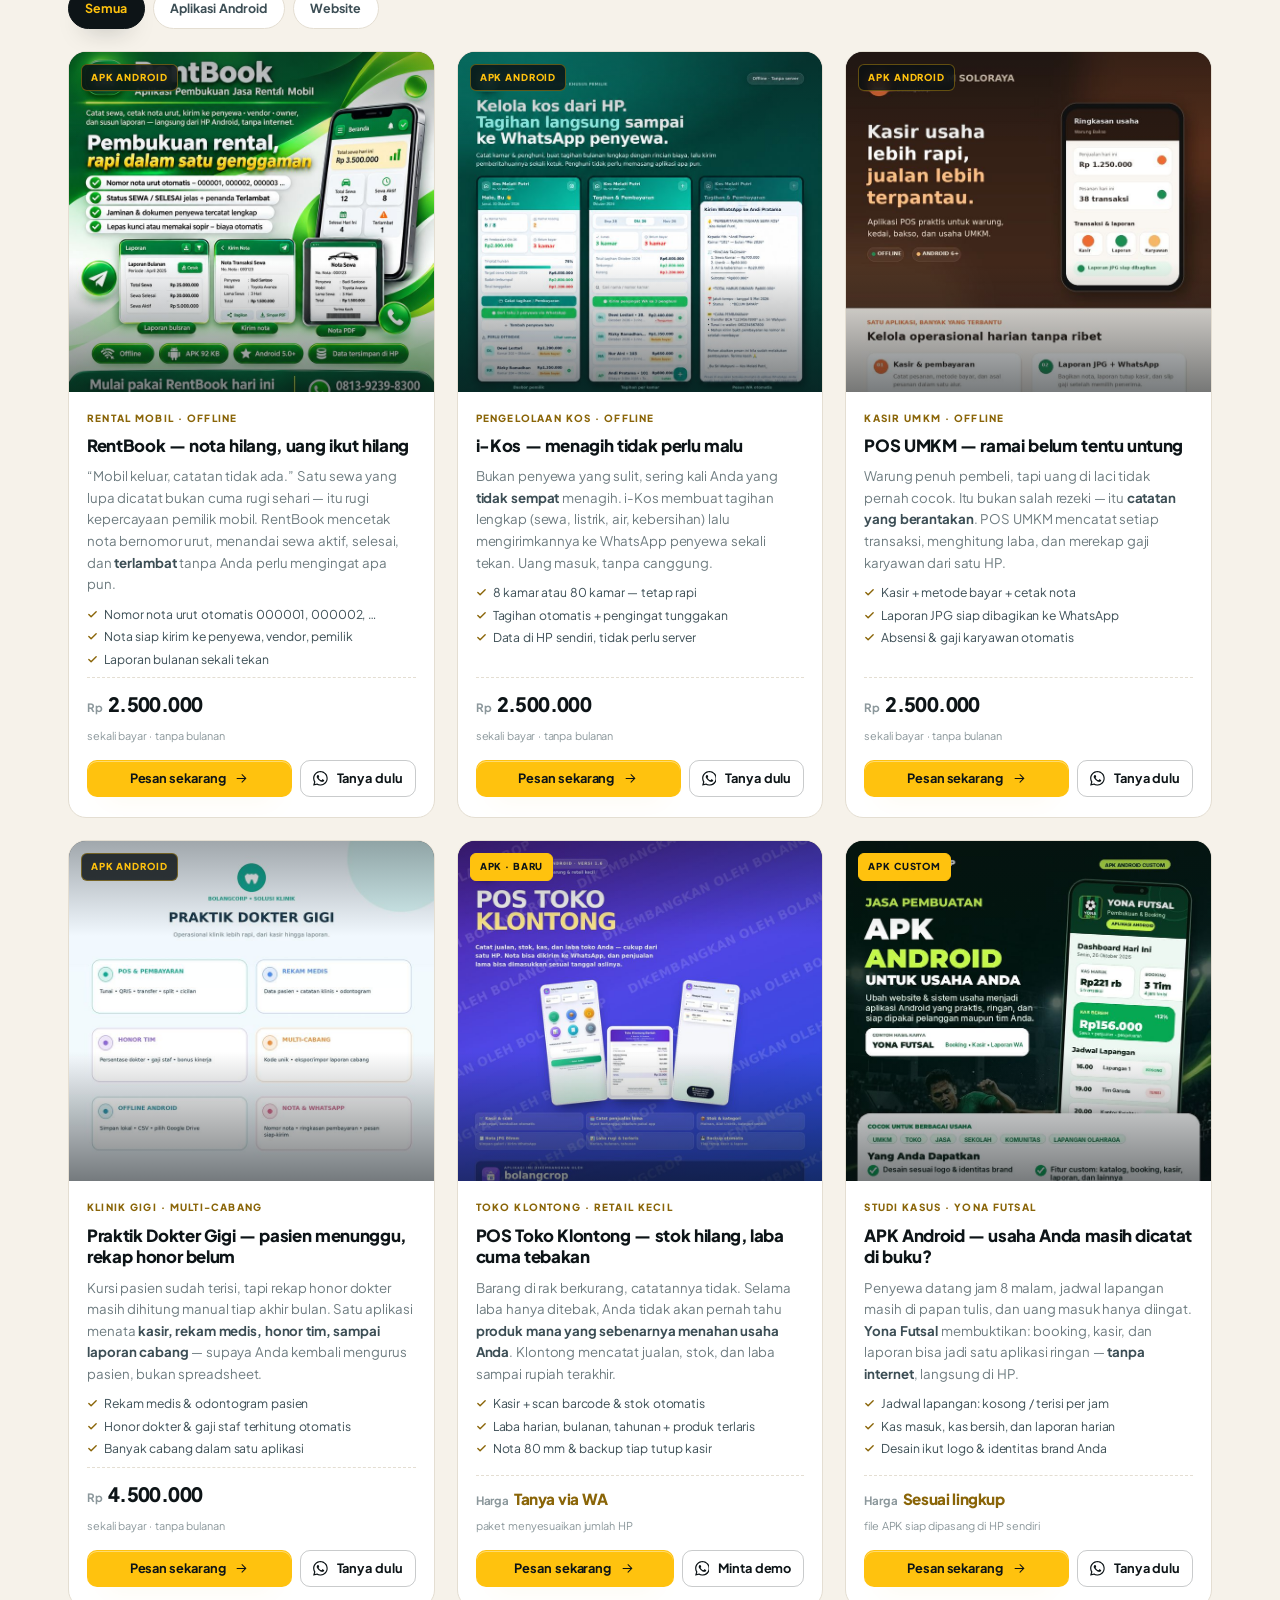
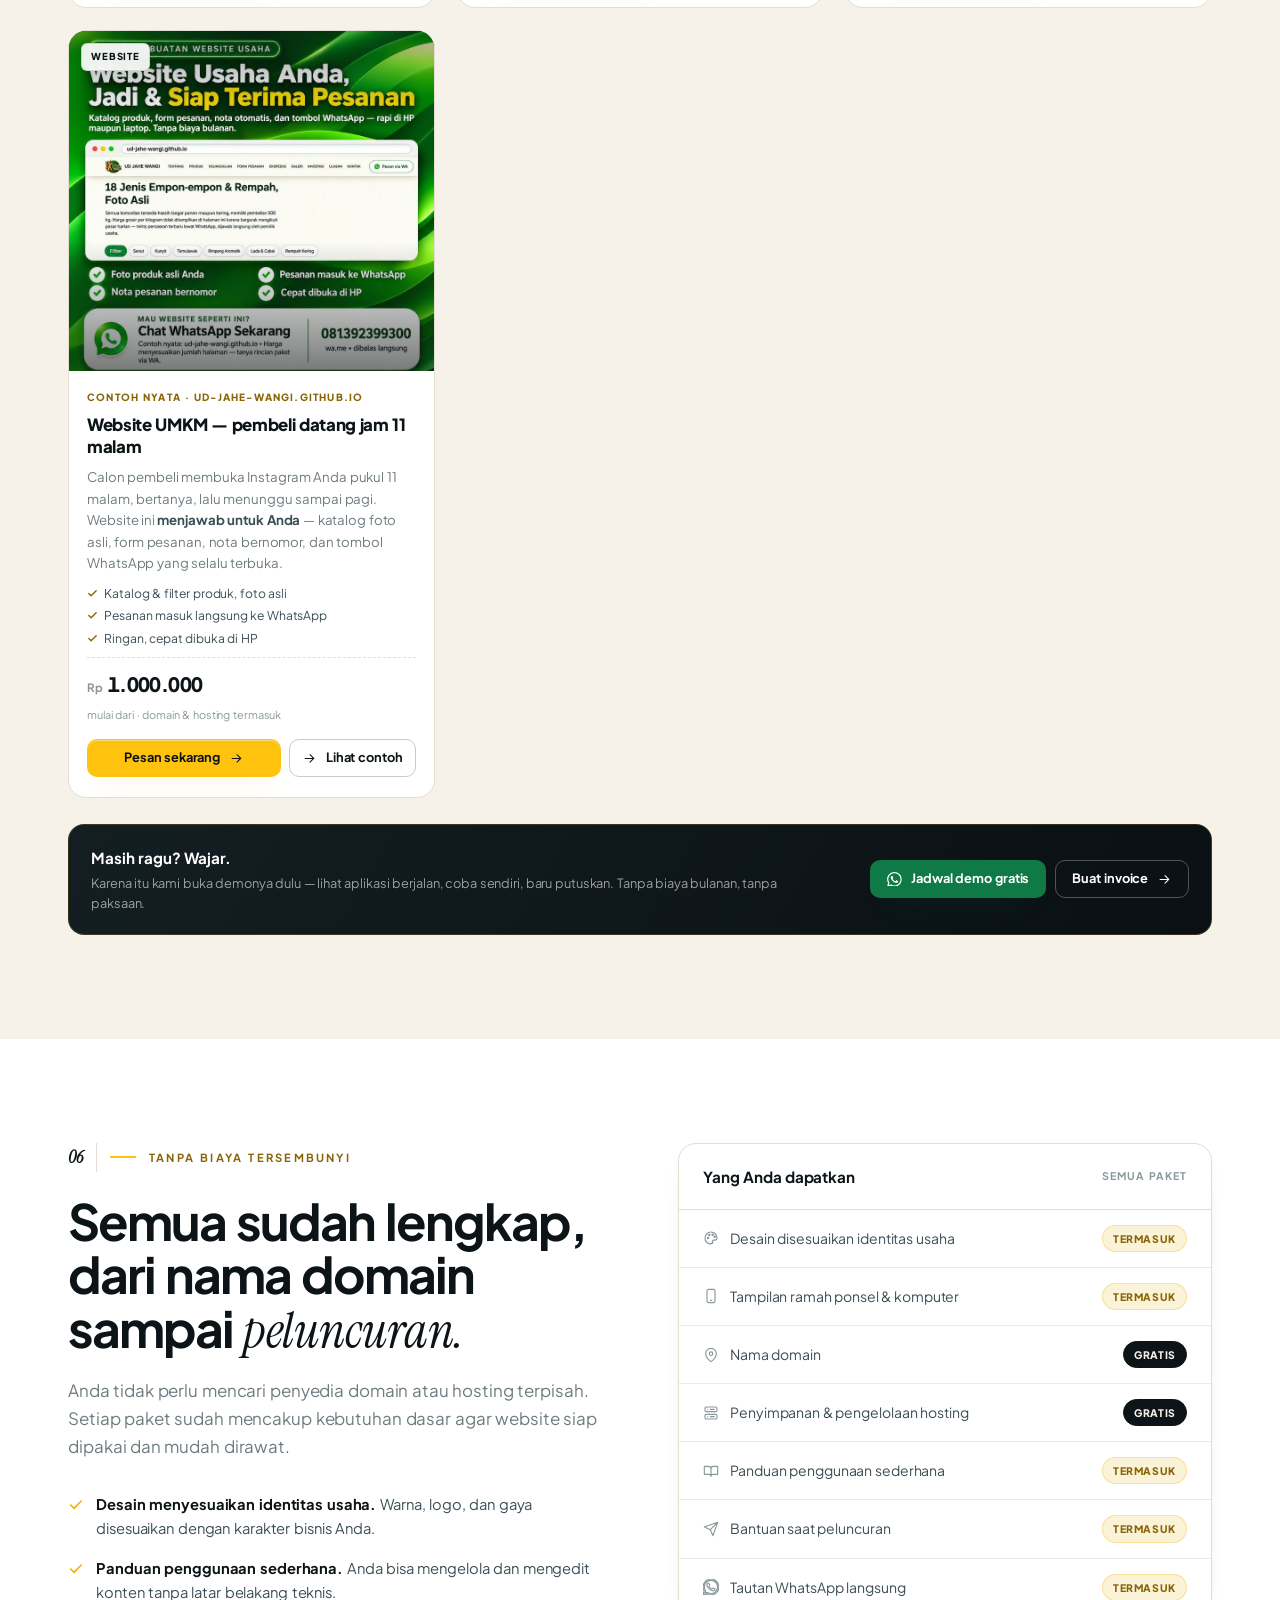
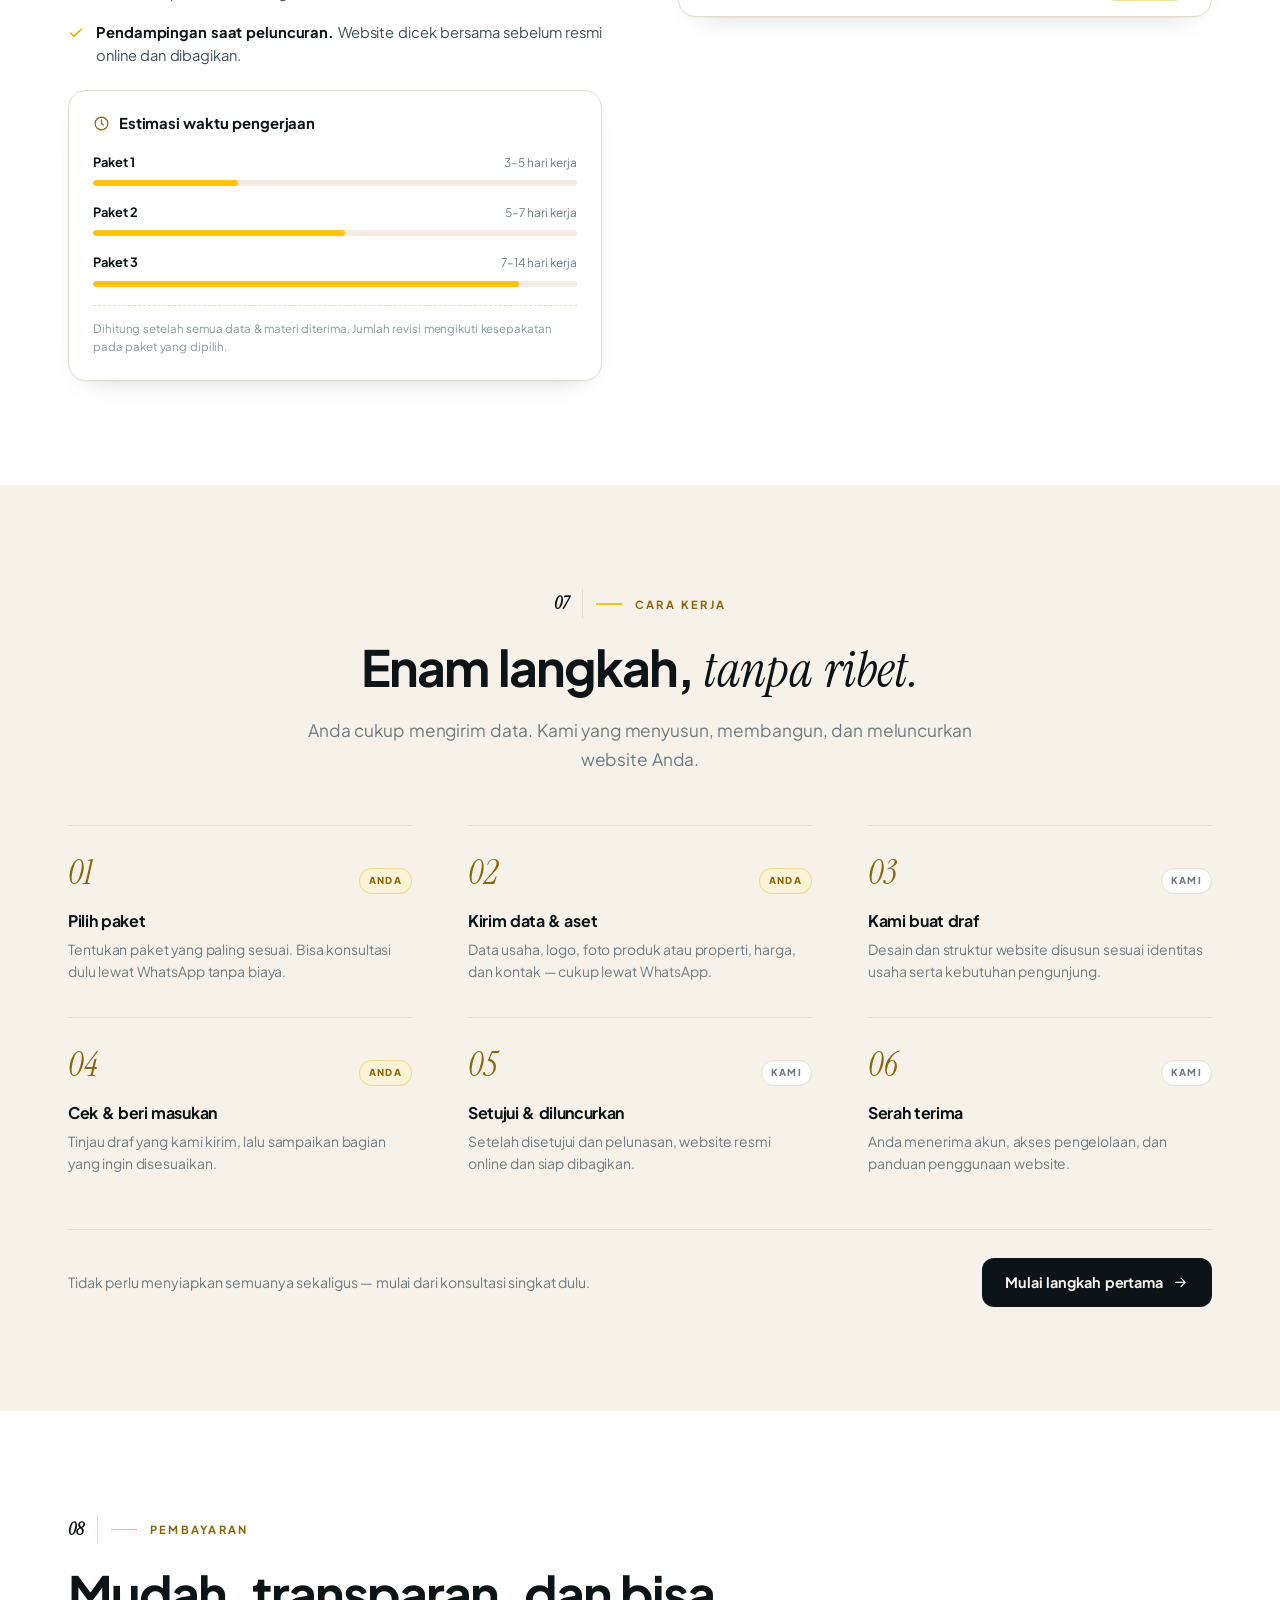
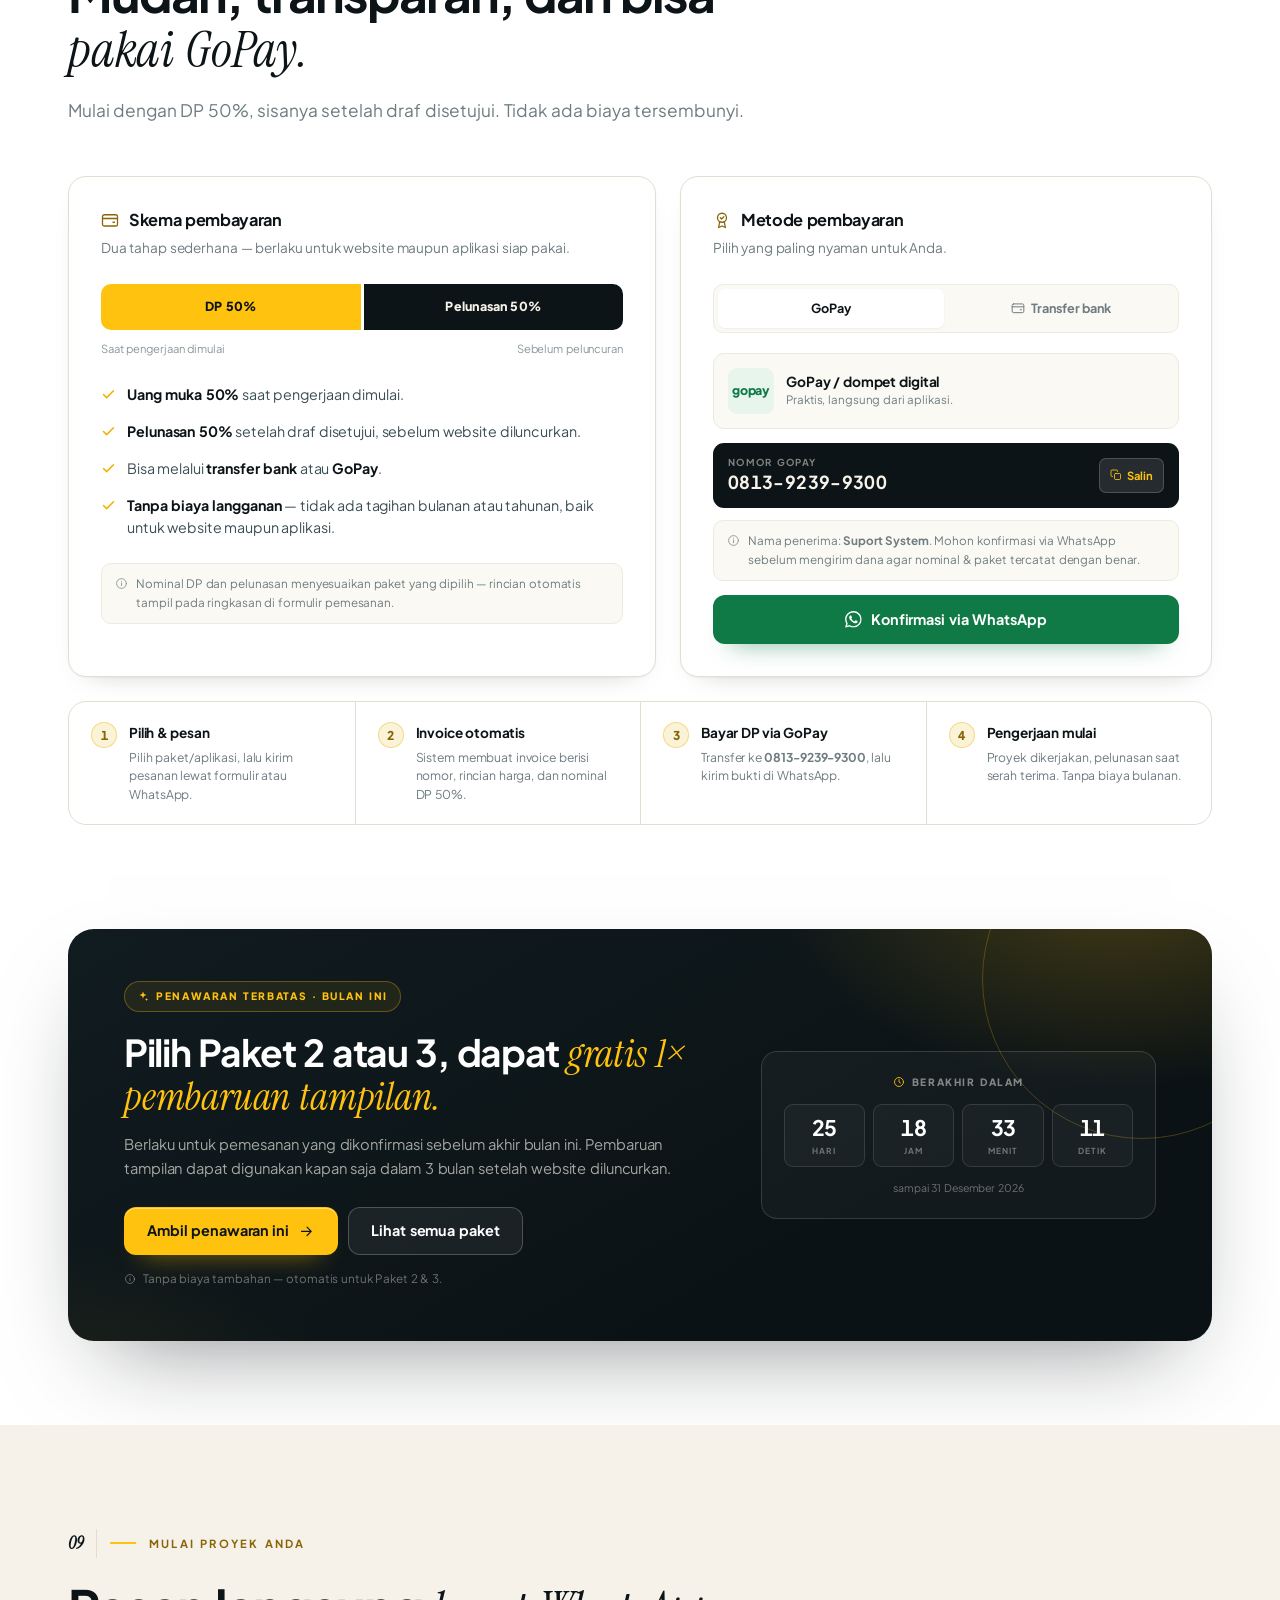
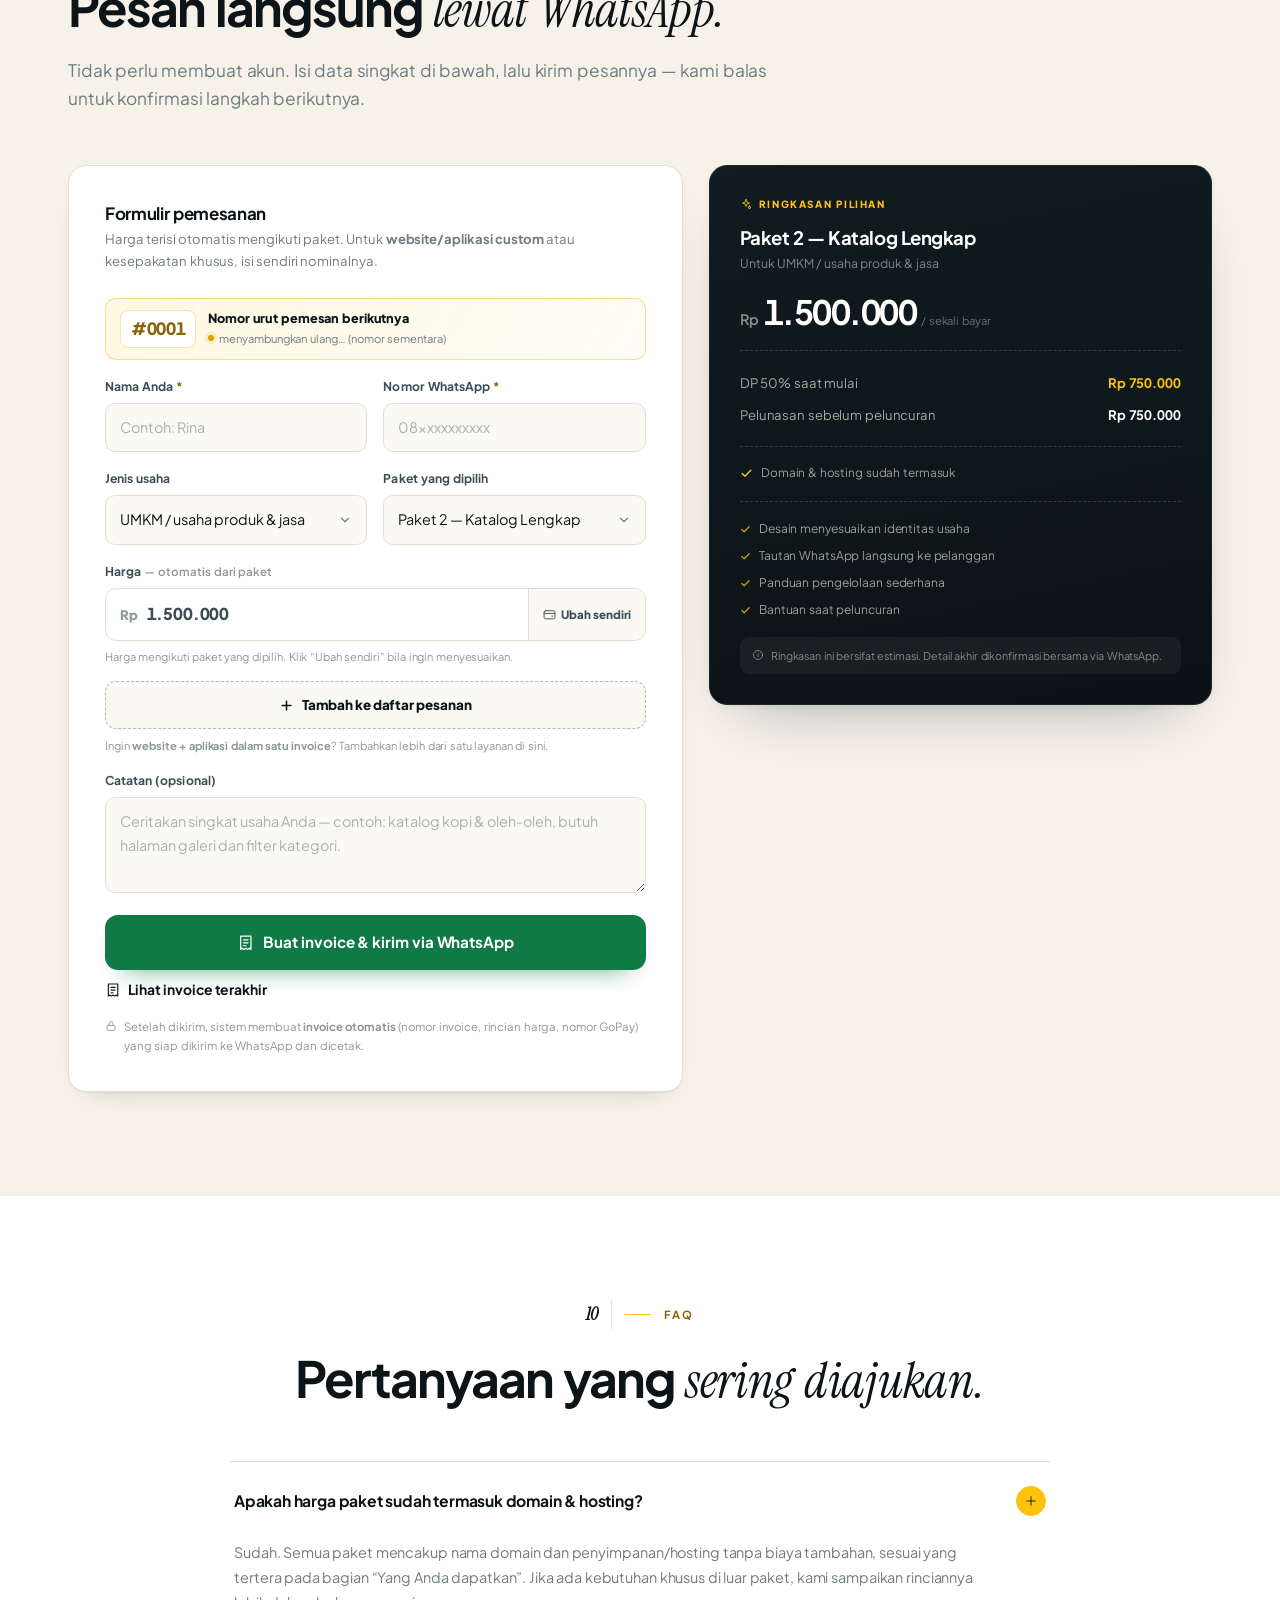
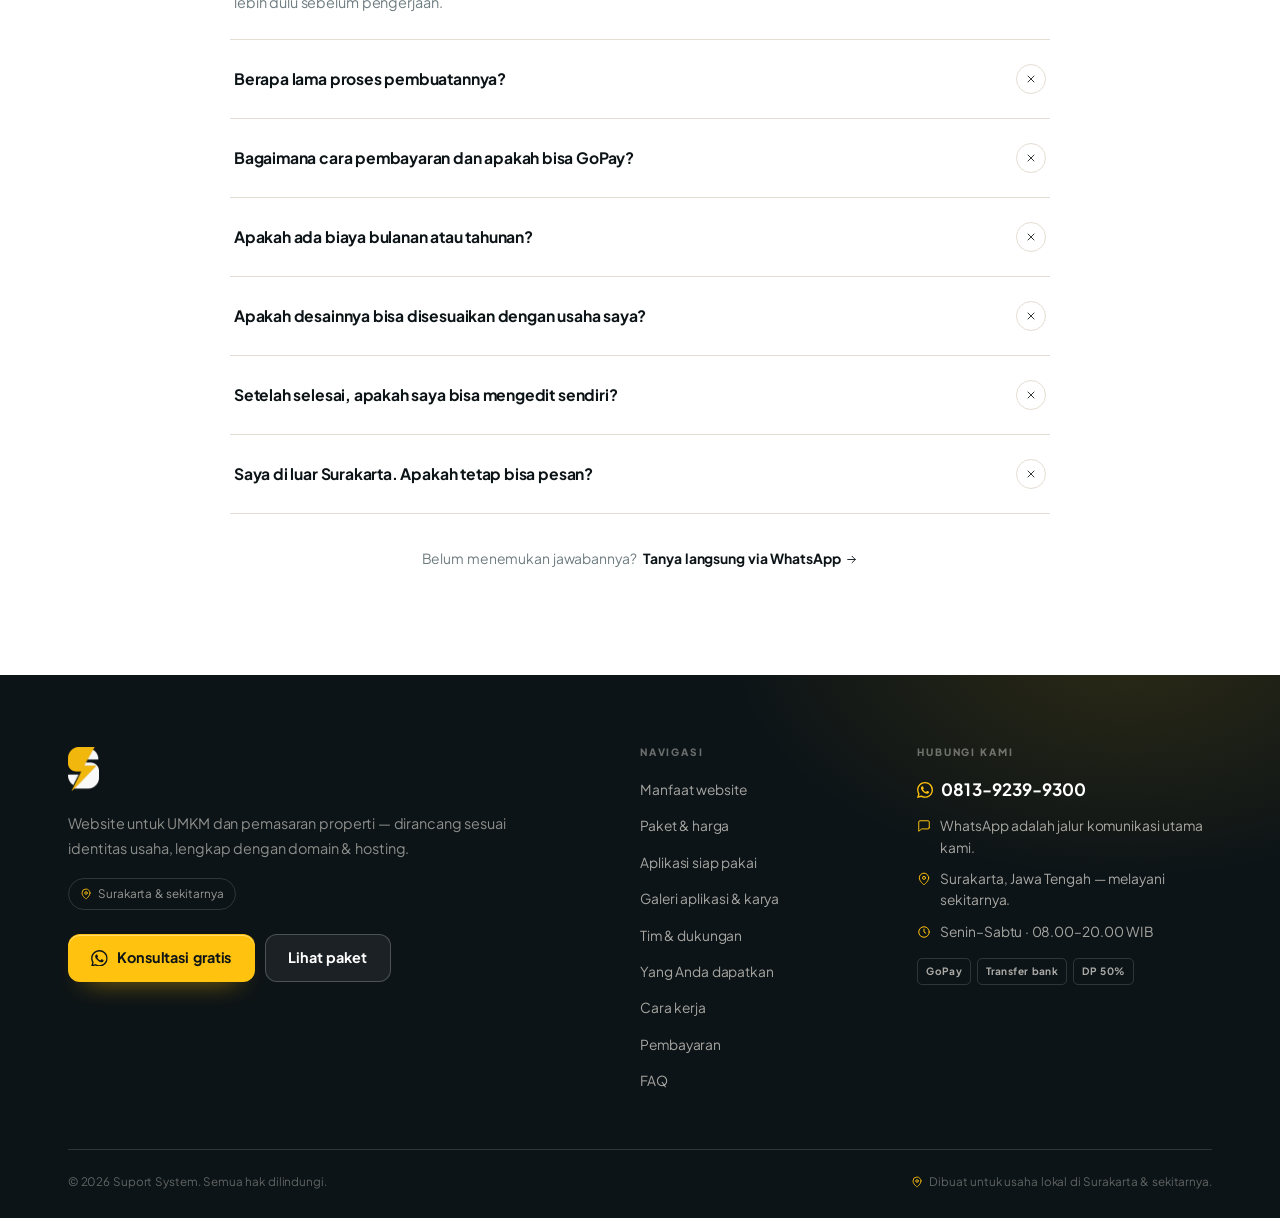
==== commit f8bb8f94: "Update versi-satu-file.html" ====
--- a/versi-satu-file.html
+++ b/versi-satu-file.html
@@ -2684,7 +2684,7 @@
             <li><svg class="ic" aria-hidden="true"><use href="#i-check"/></svg> Laporan JPG siap dibagikan ke WhatsApp</li>
             <li><svg class="ic" aria-hidden="true"><use href="#i-check"/></svg> Absensi &amp; gaji karyawan otomatis</li>
           </ul>
-          <div class="gal-price"><span>Rp</span><b>1.000.000</b><em>sekali bayar · tanpa bulanan</em></div>
+          <div class="gal-price"><span>Rp</span><b>2.500.000</b><em>sekali bayar · tanpa bulanan</em></div>
           <div class="gal-cta">
             <button class="btn btn--gold btn--sm" type="button" data-pkg="pu">Pesan sekarang <svg class="ic" aria-hidden="true"><use href="#i-arrow"/></svg></button>
             <a class="btn btn--outline btn--sm" href="https://wa.me/6281392399300?text=Halo%20Suport%20System%2C%20saya%20mau%20pesan%20POS%20UMKM%20(APK%20kasir%20warung%20Rp%201.000.000).%20Bisa%20minta%20demo%3F" target="_blank" rel="noopener"><svg class="ic fill" aria-hidden="true"><use href="#i-wa"/></svg> Tanya dulu</a>
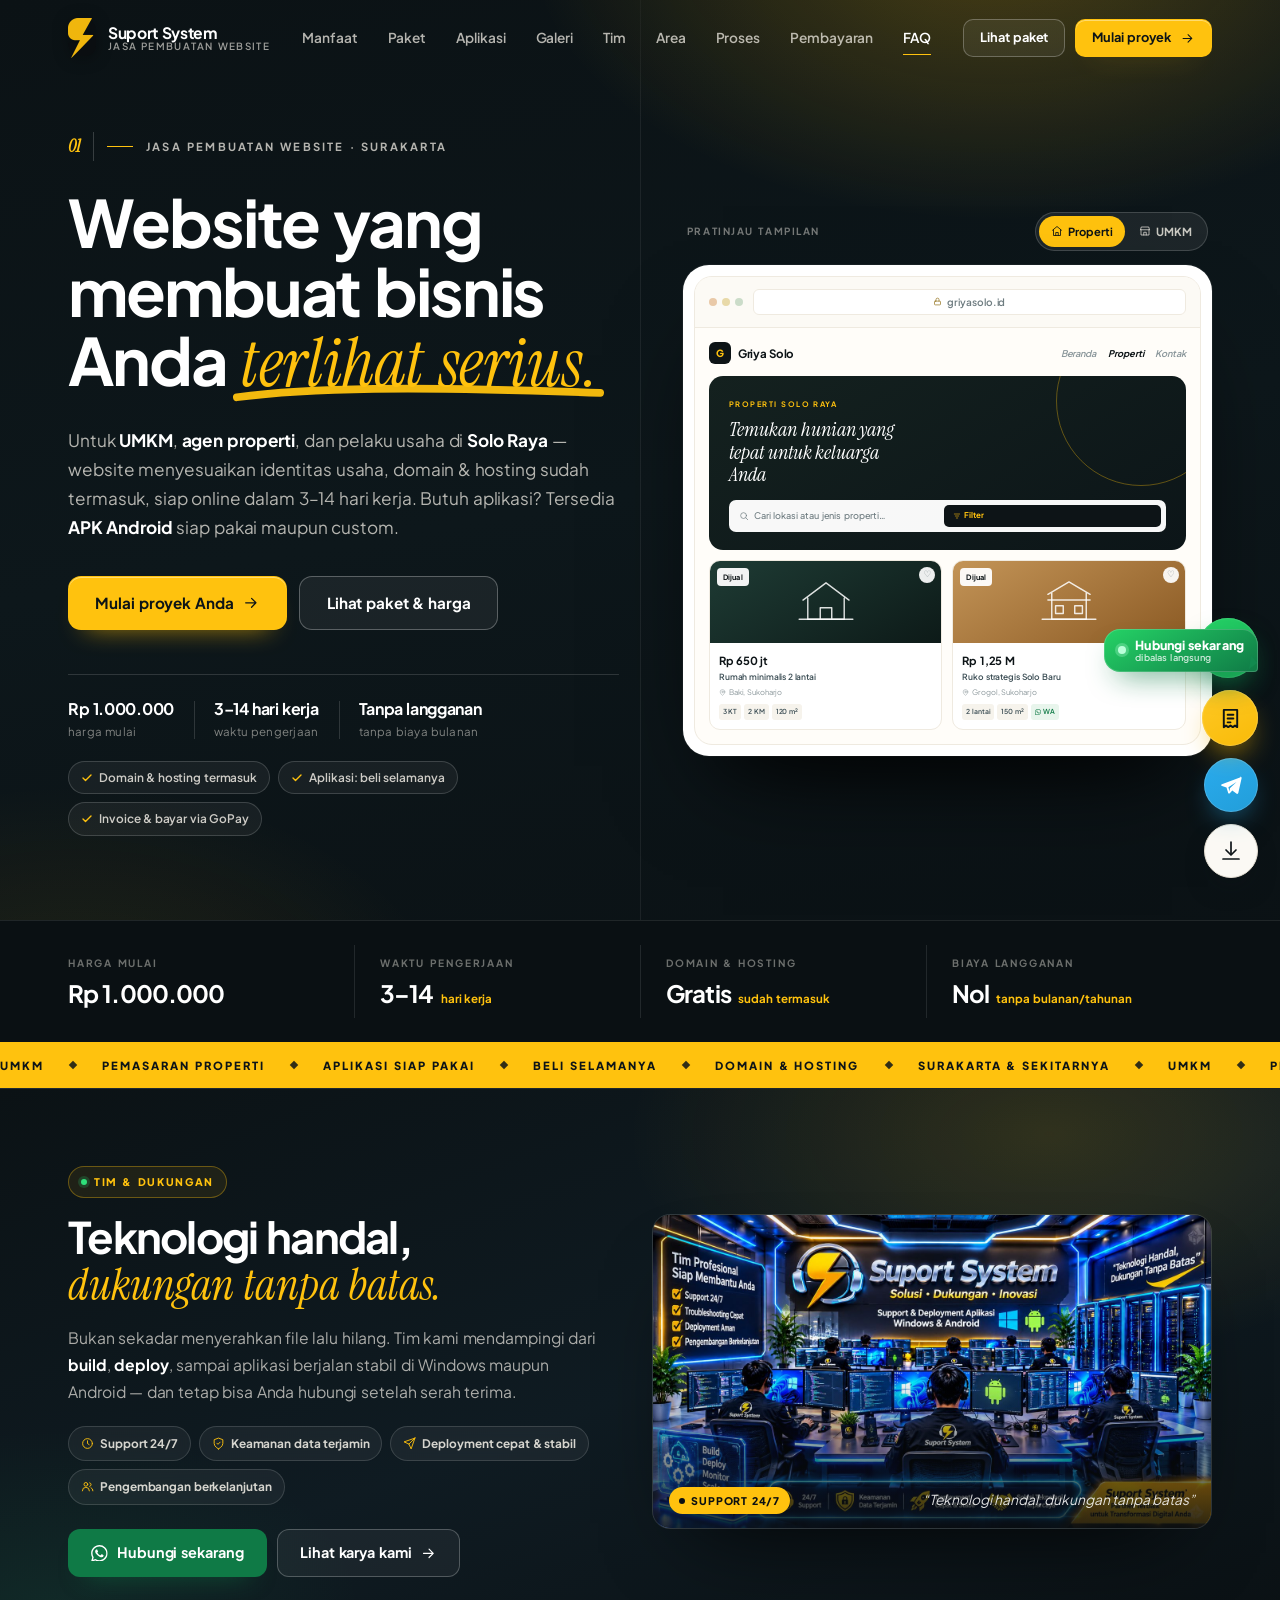
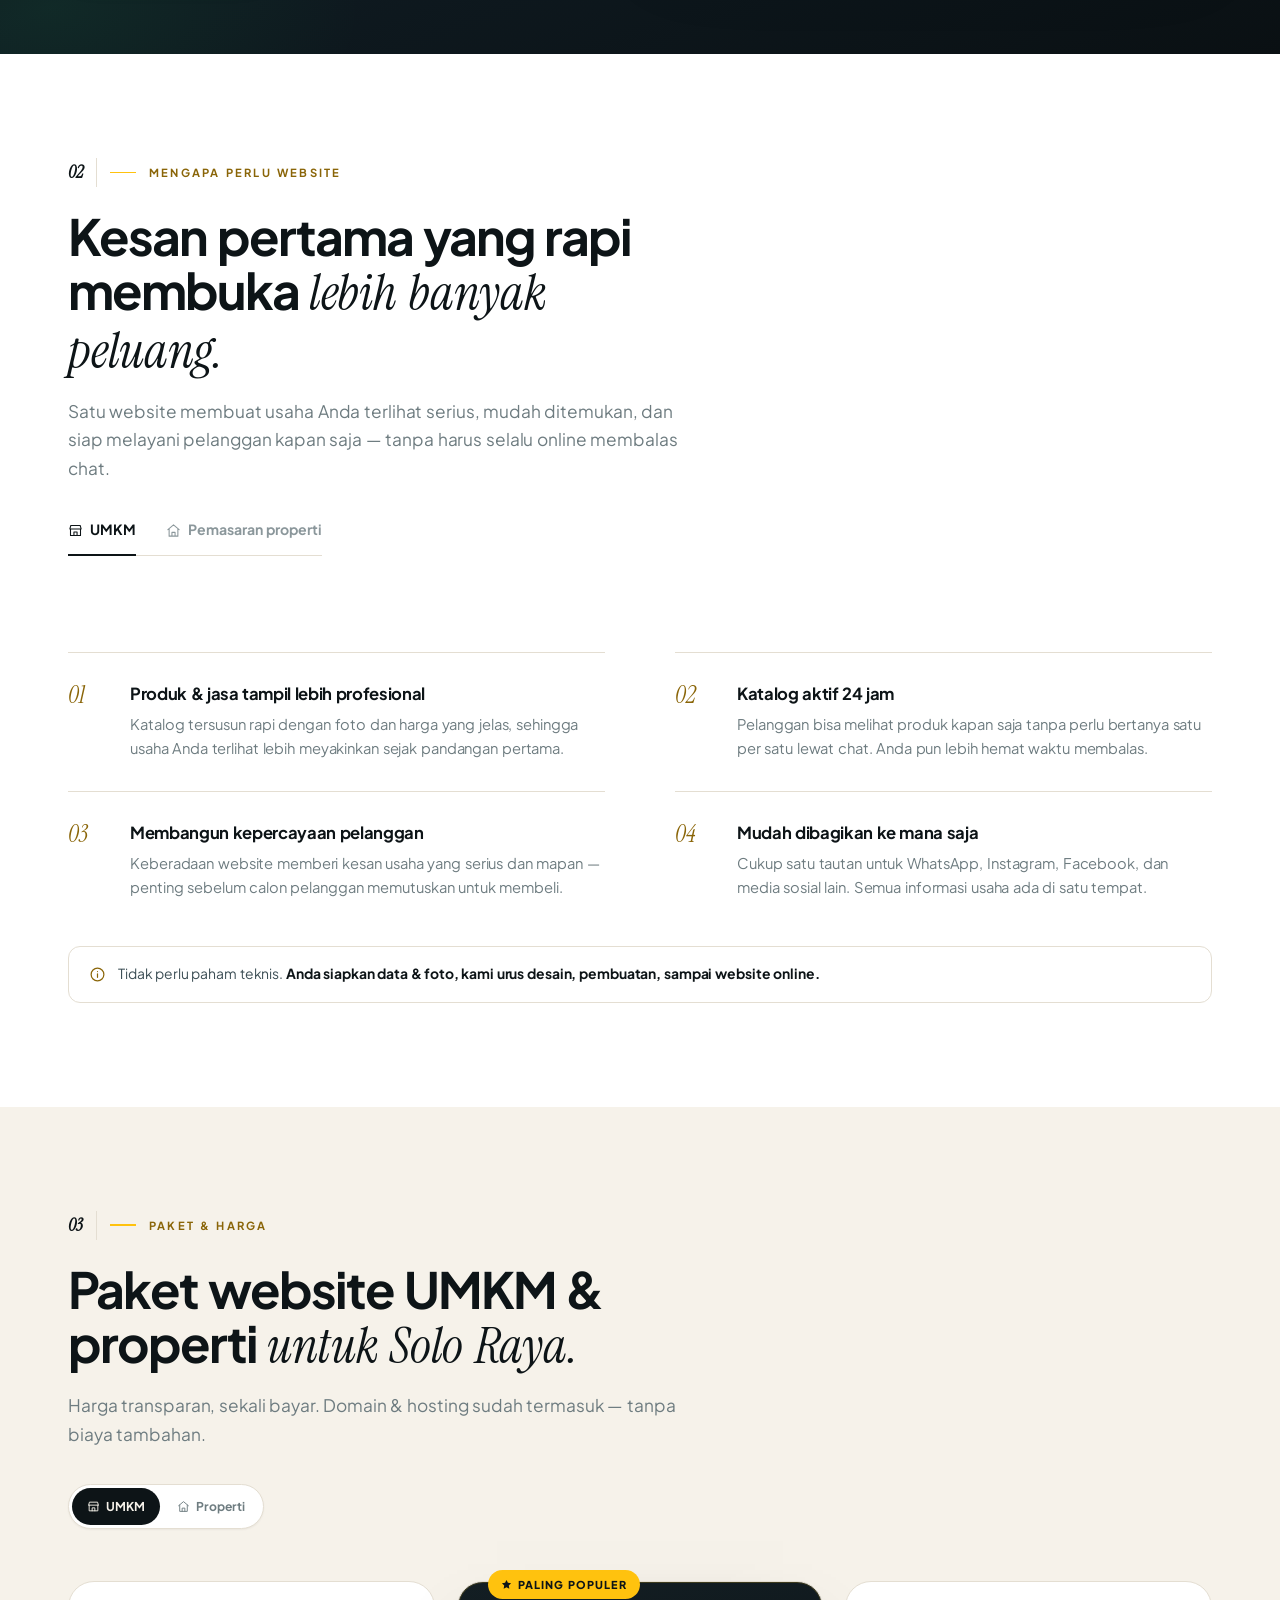
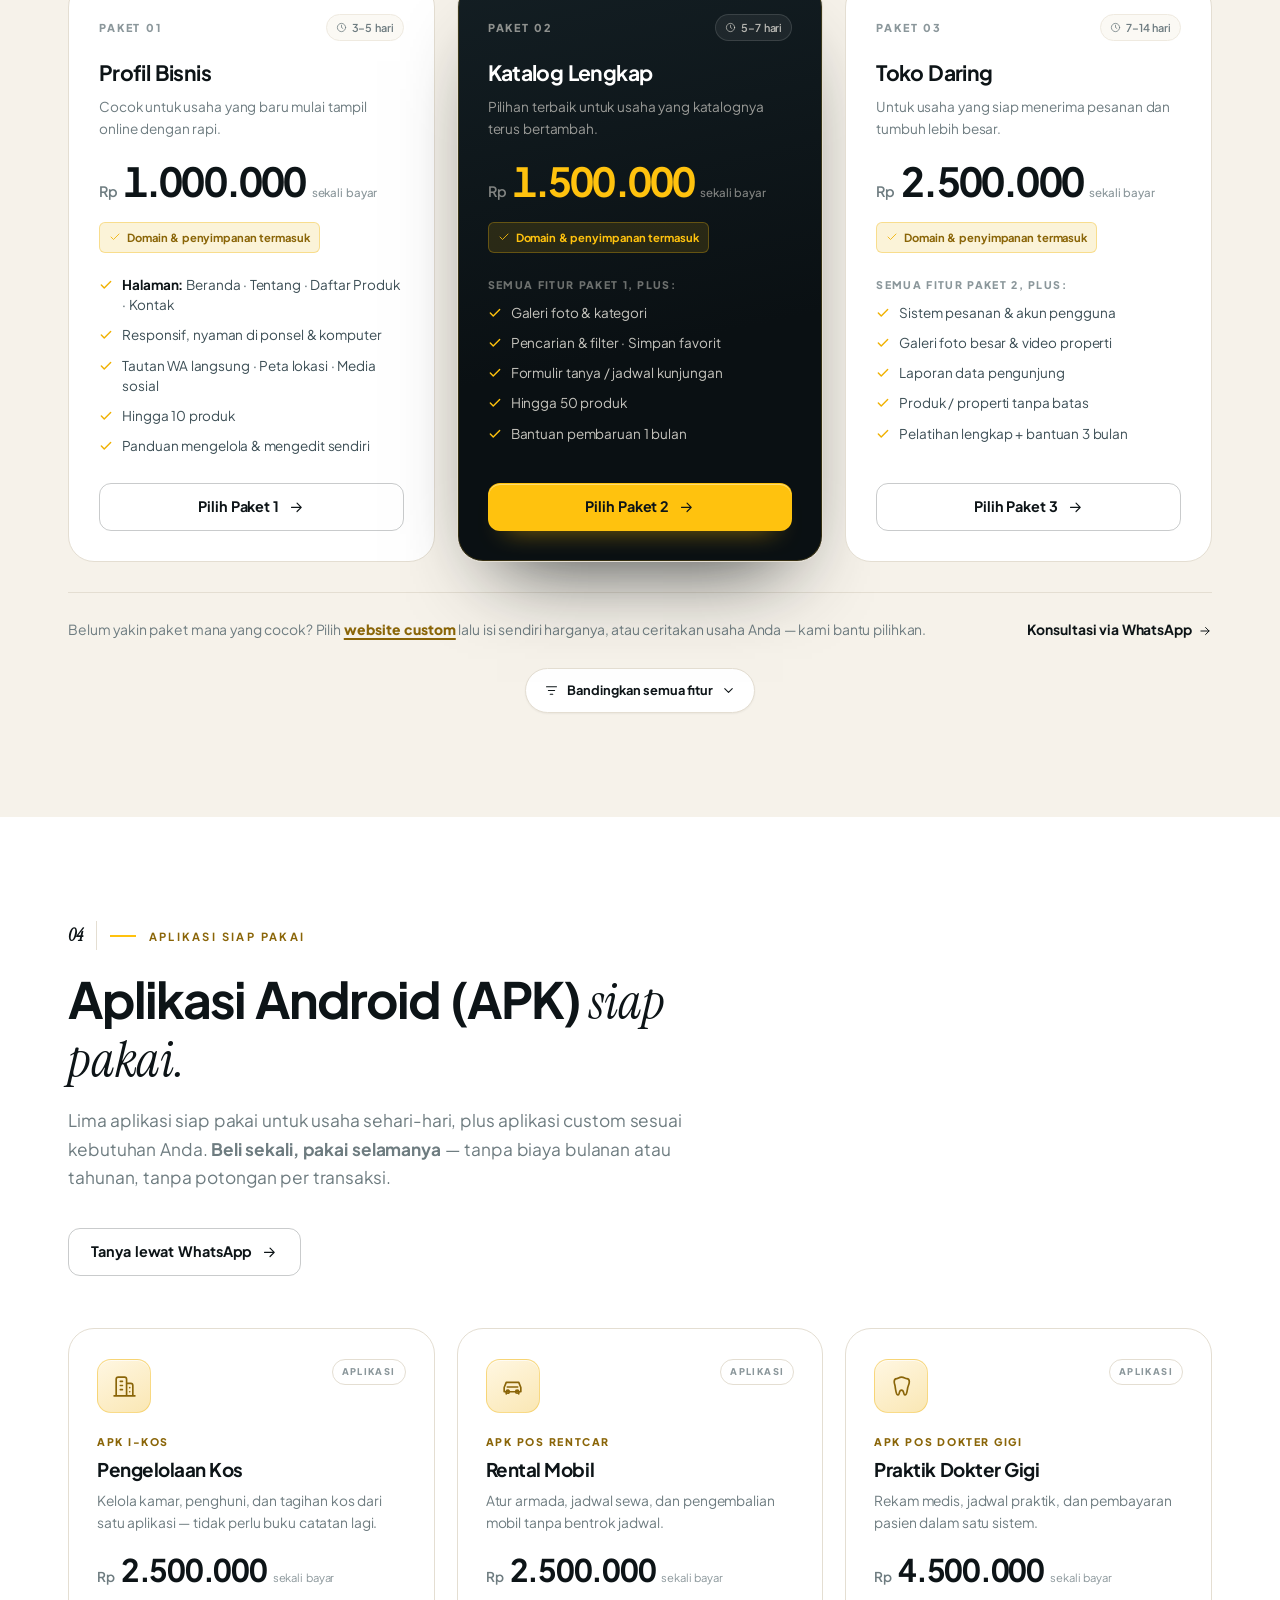
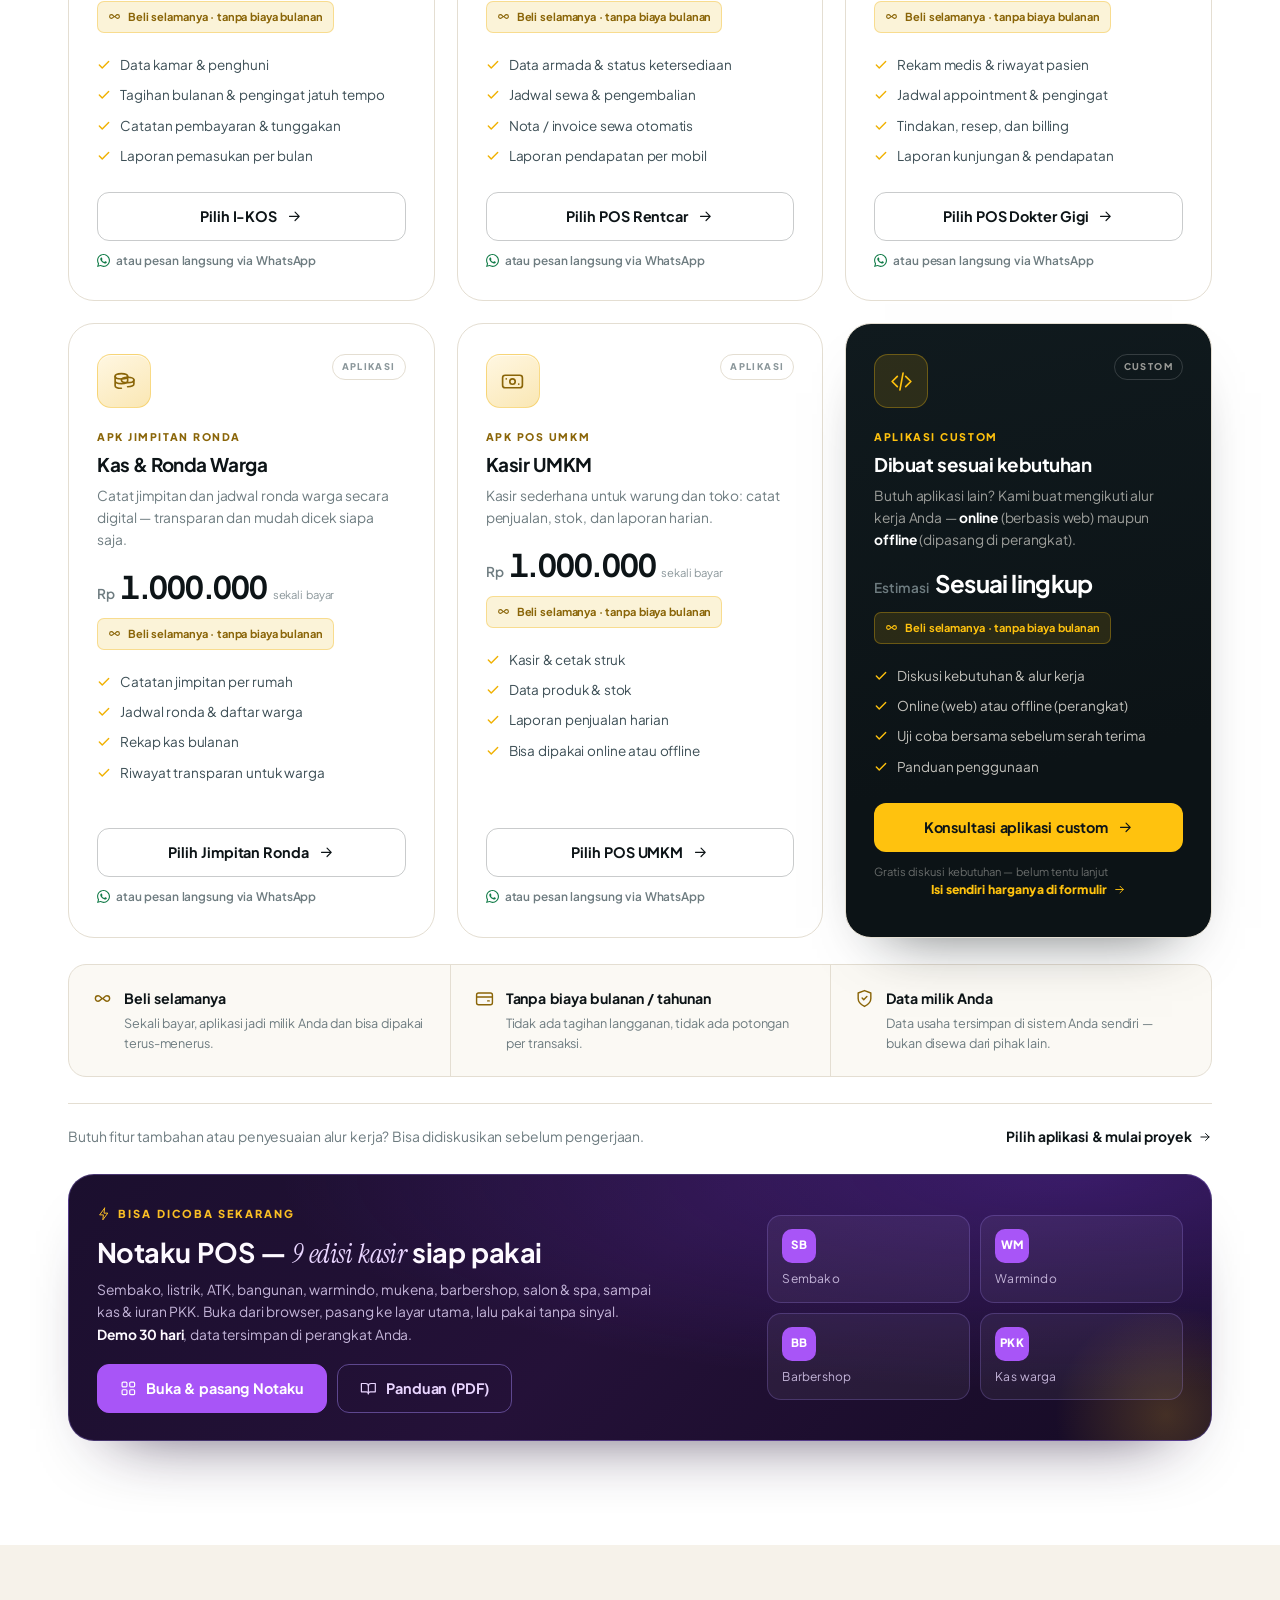
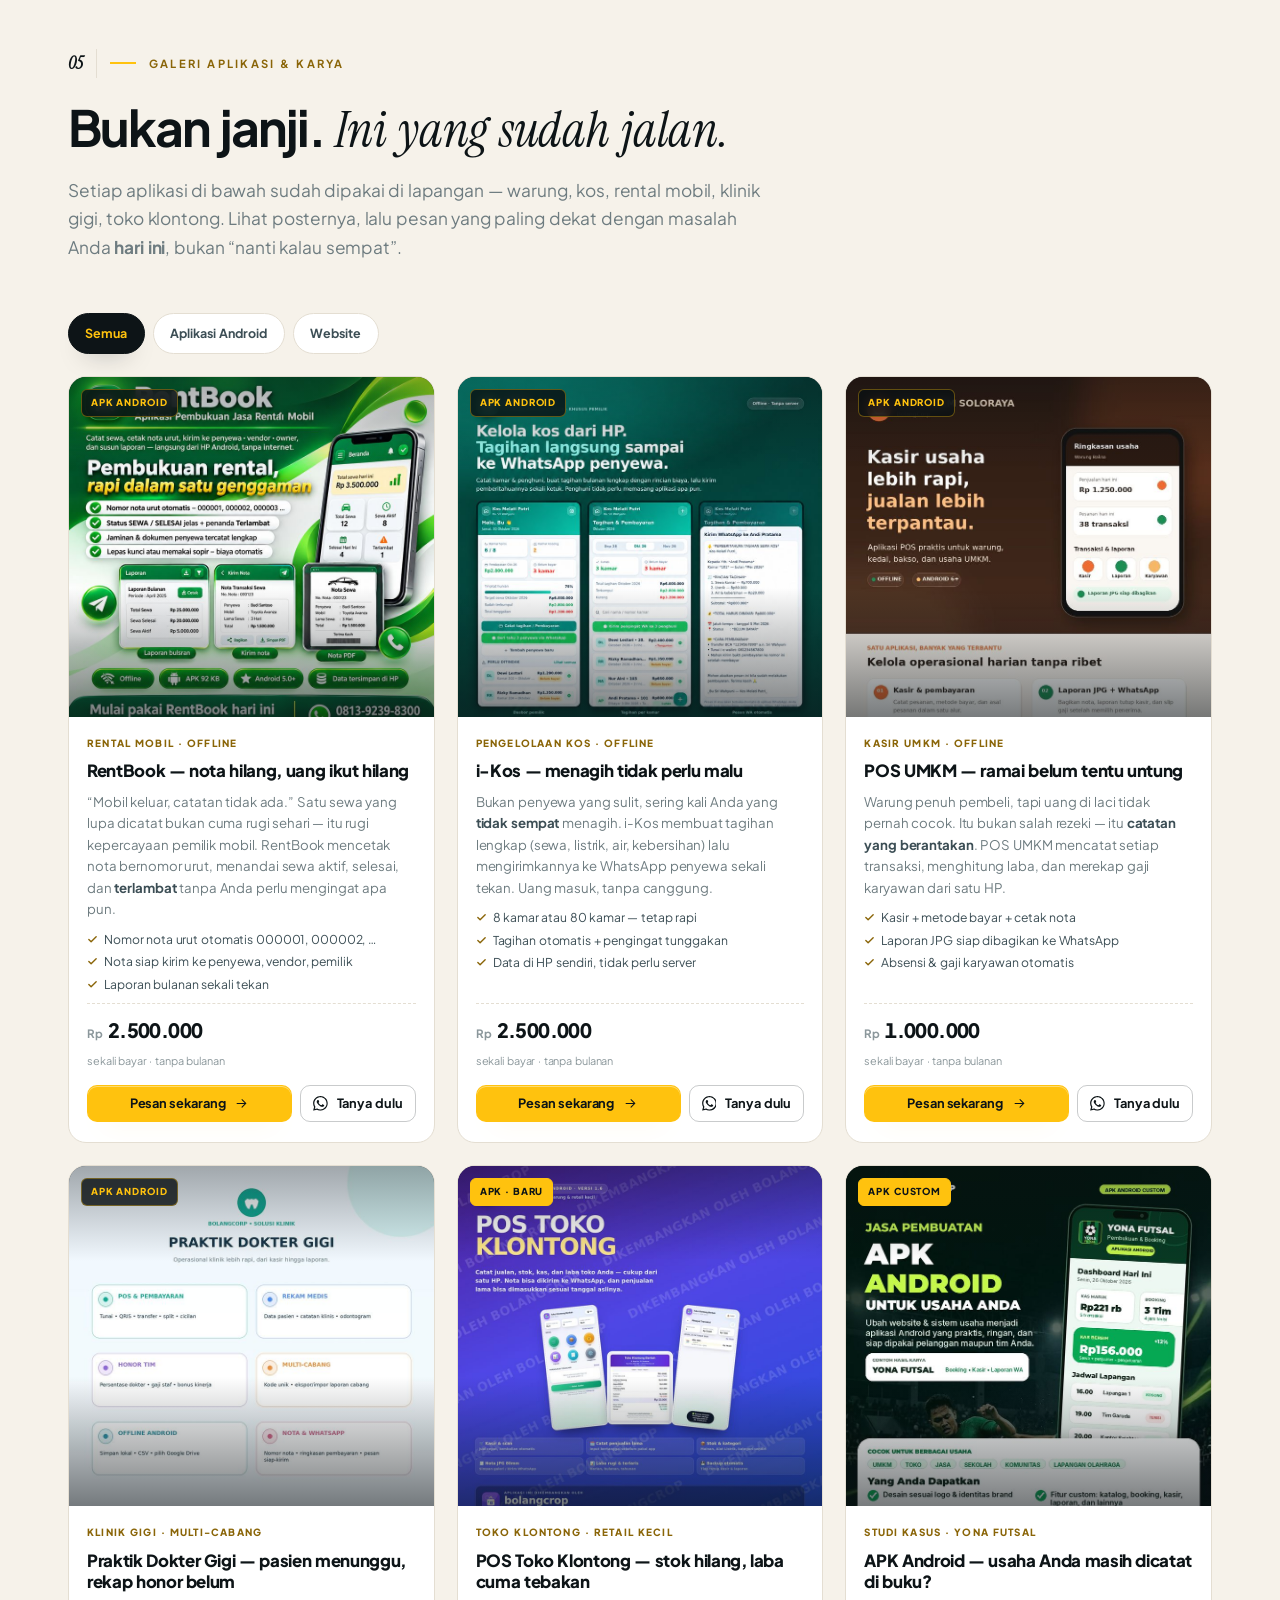
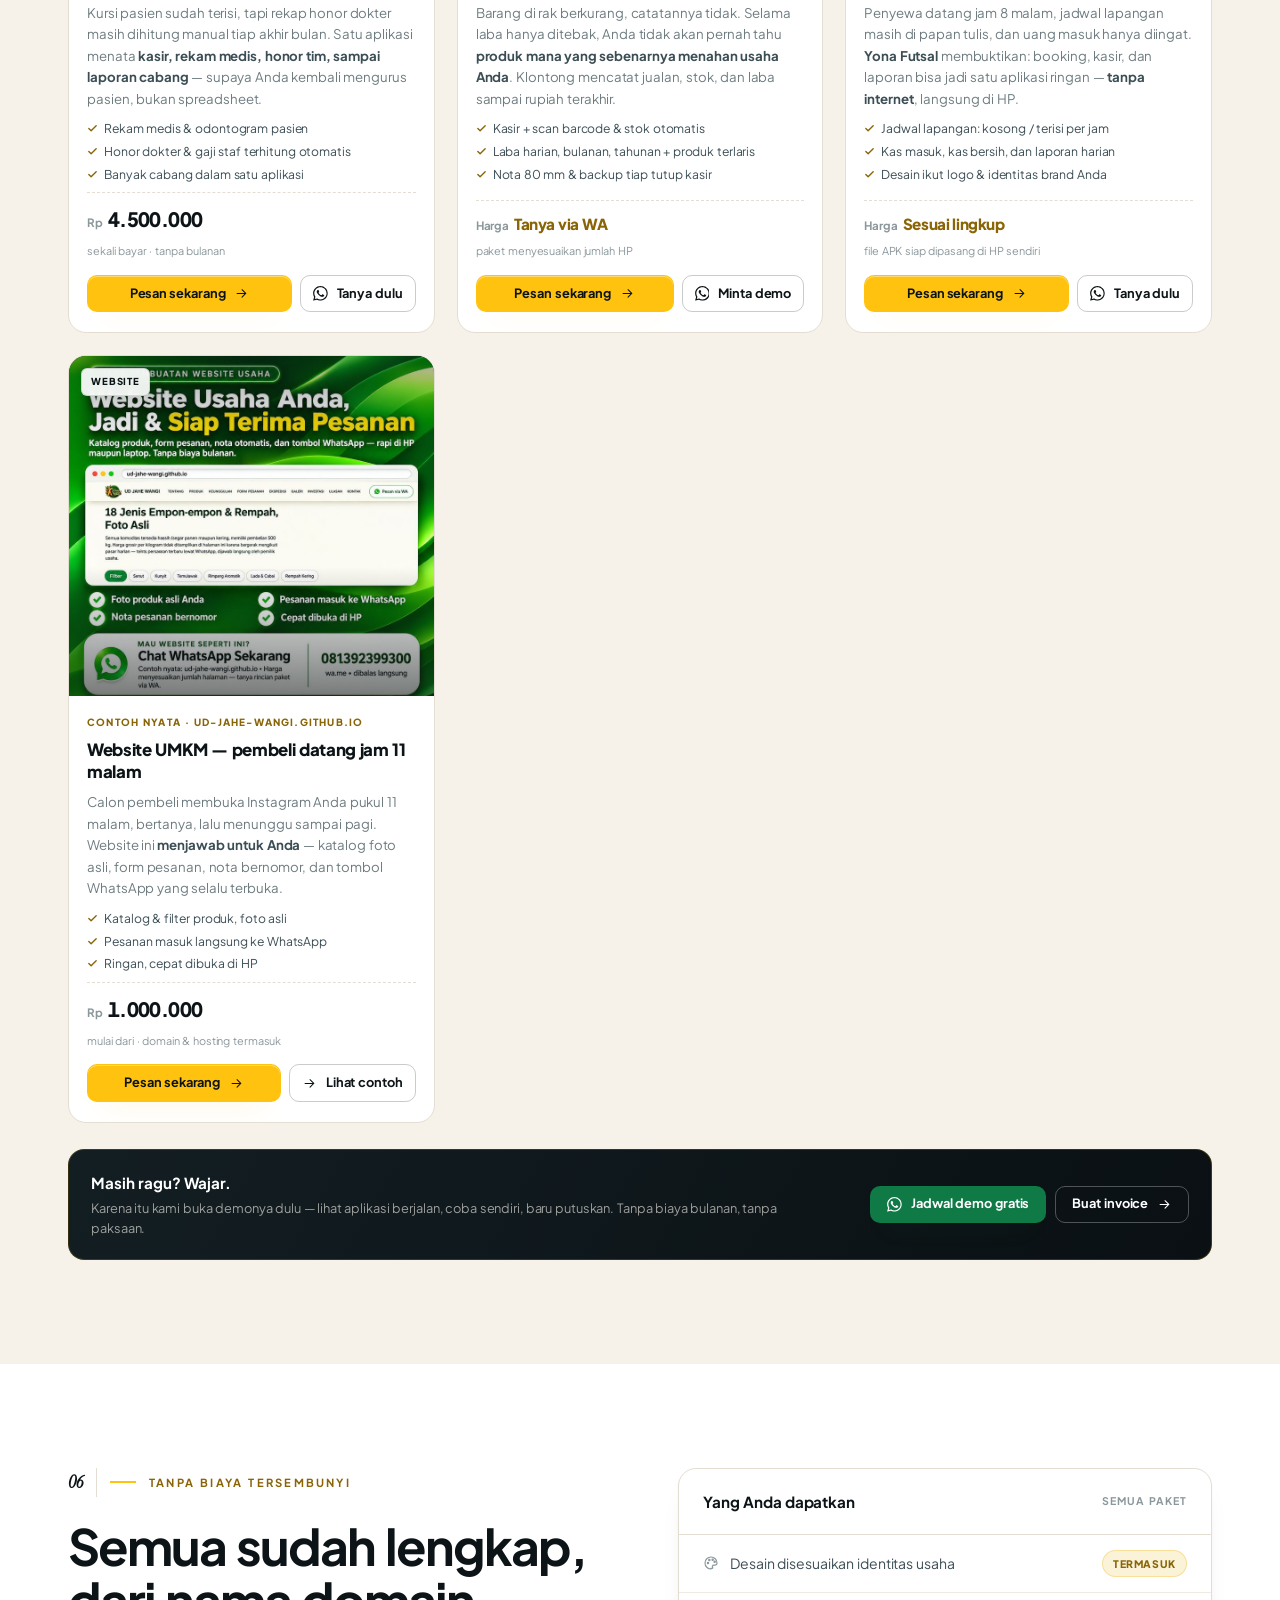
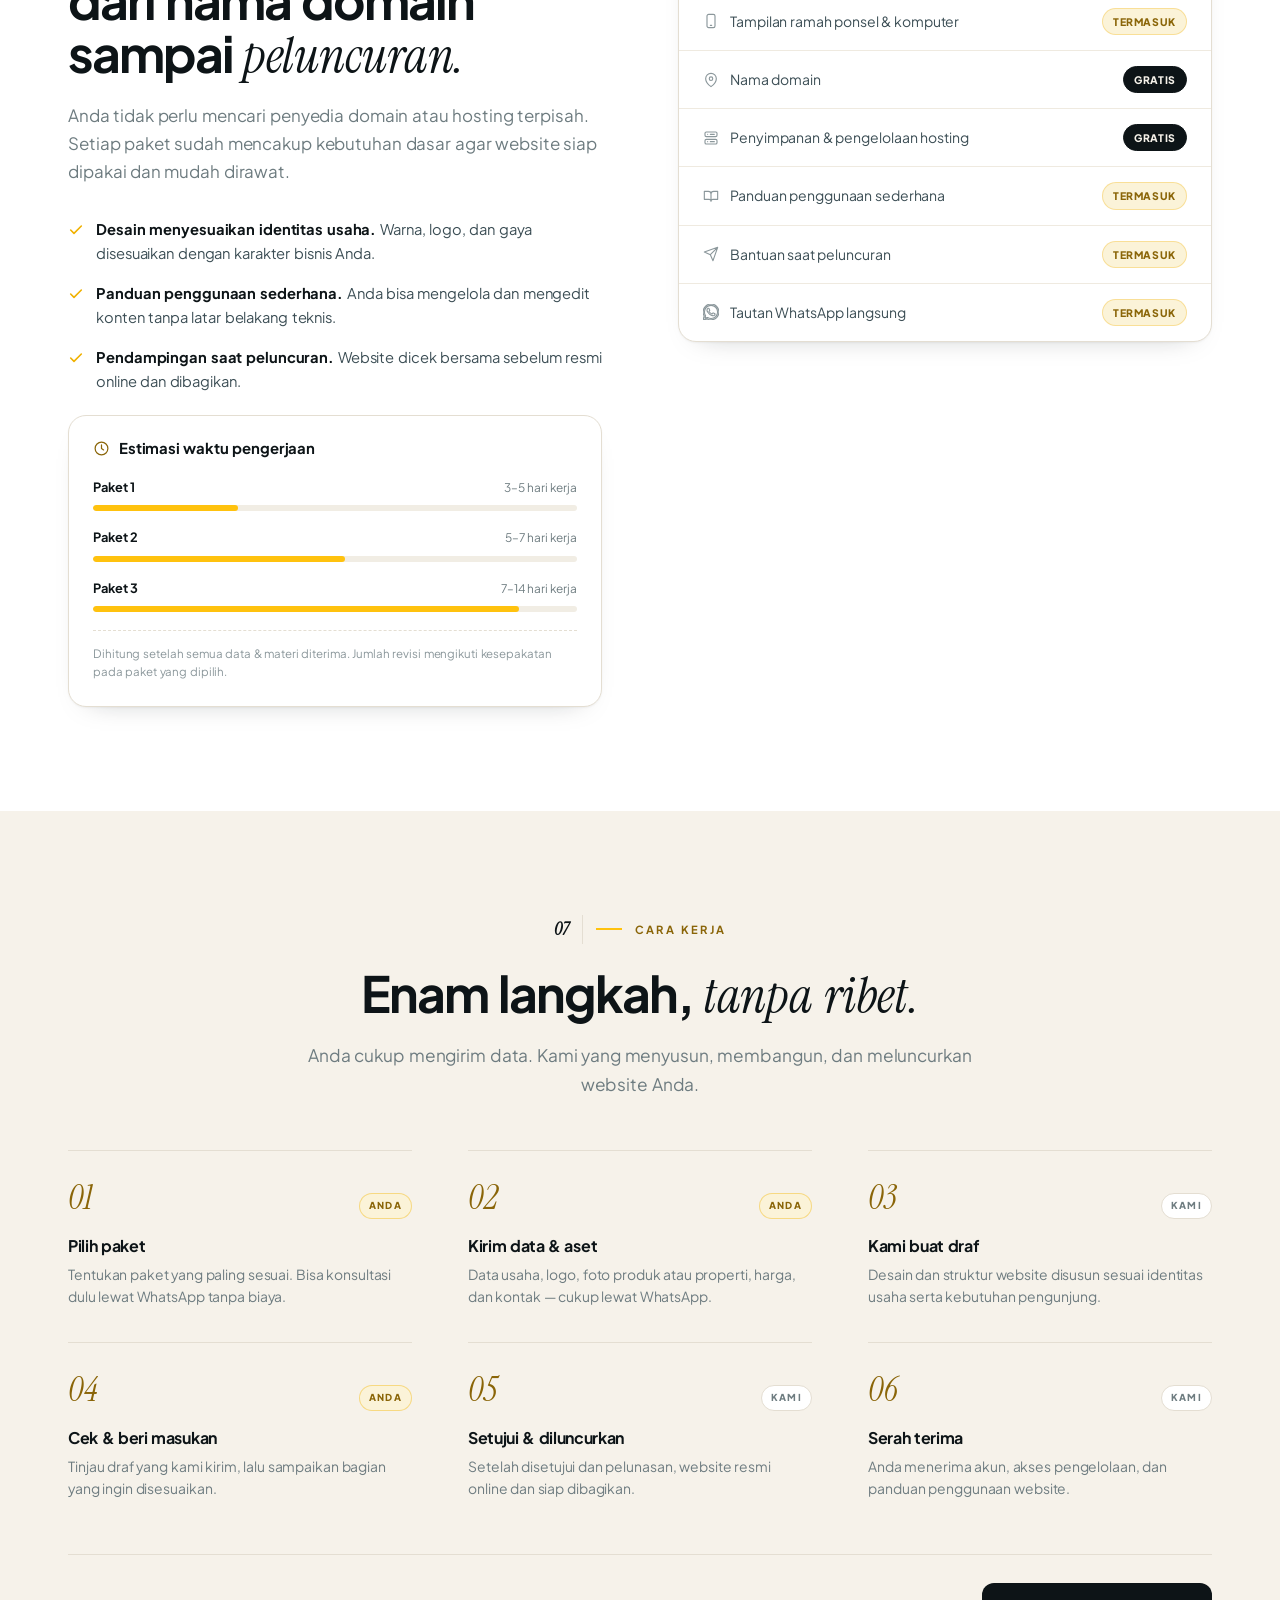
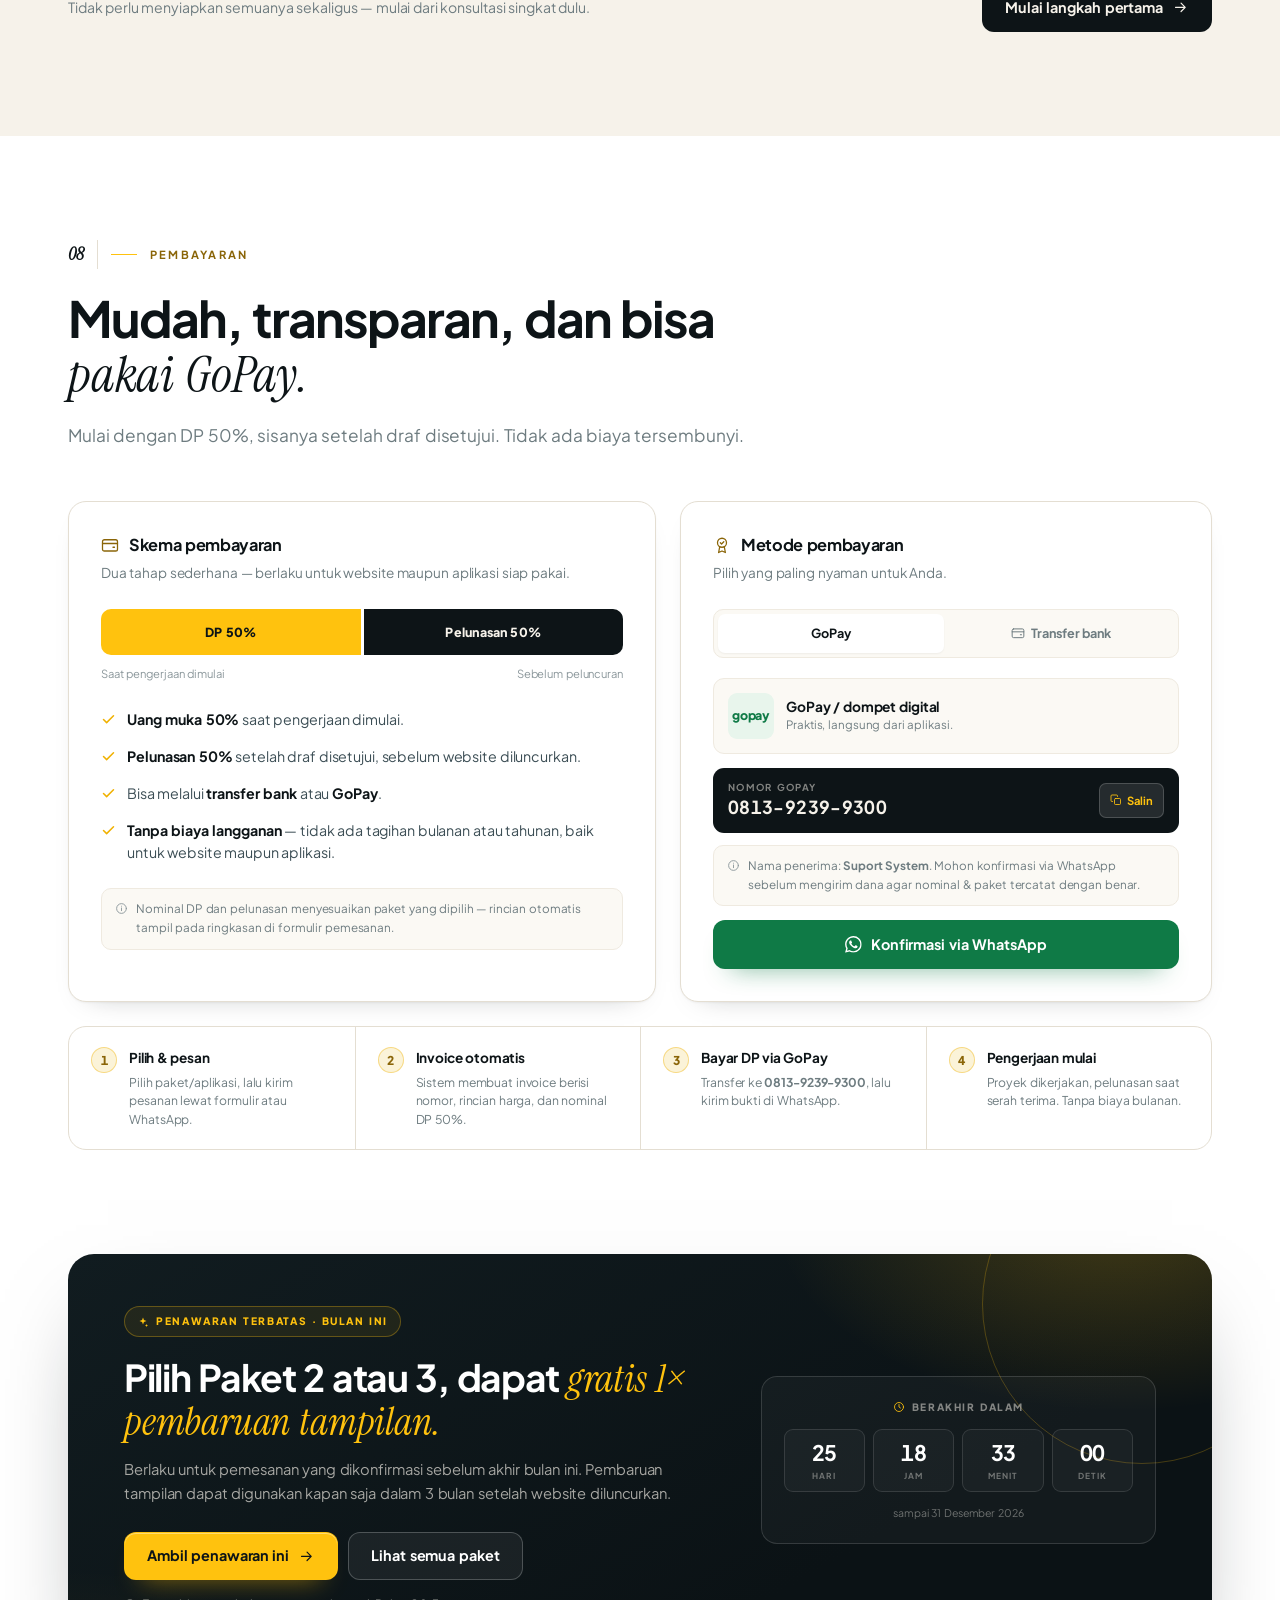
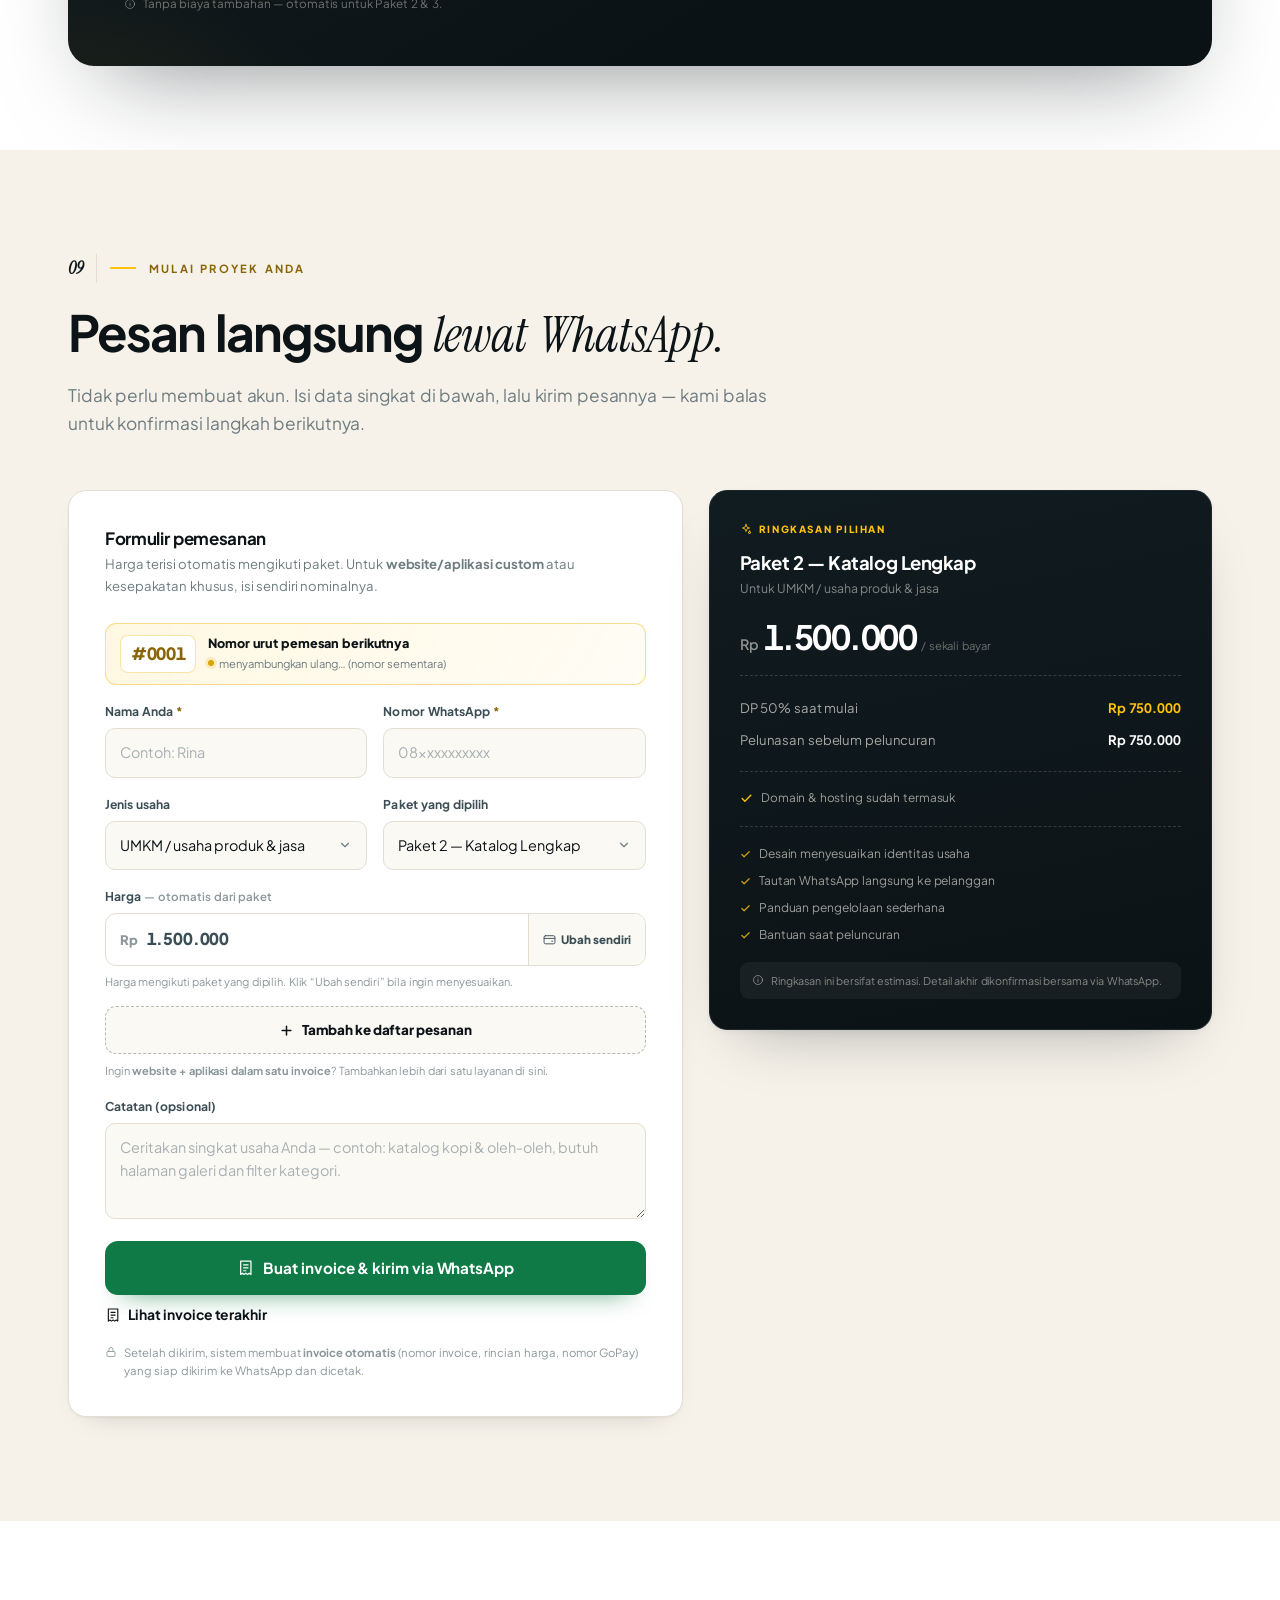
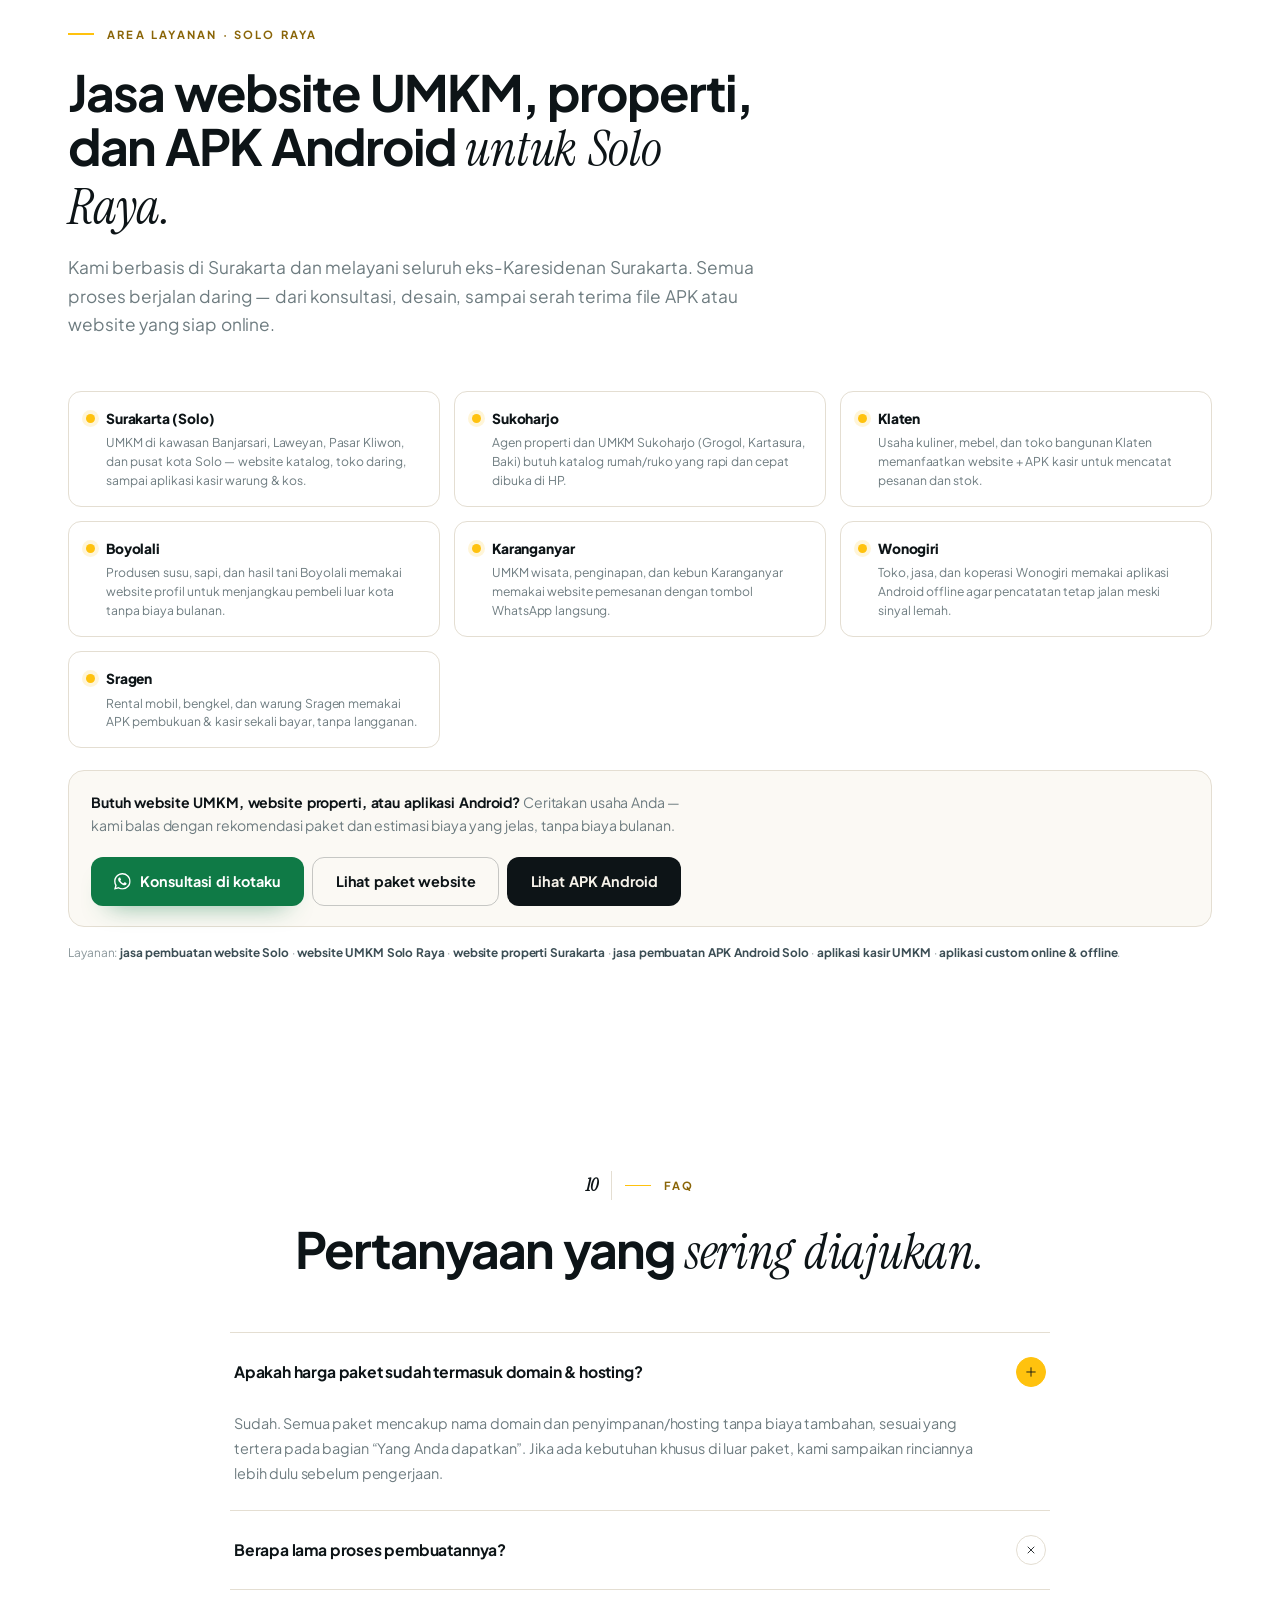
==== commit 2dd7a295: "Add files via upload" ====
--- a/versi-satu-file.html
+++ b/versi-satu-file.html
@@ -3,12 +3,36 @@
 <head>
 <meta charset="UTF-8">
 <meta name="viewport" content="width=device-width, initial-scale=1">
-<title>Suport System — Website UMKM & Properti + Aplikasi I-KOS, POS Rentcar, Dokter Gigi · Surakarta</title>
-<meta name="description" content="Jasa pembuatan website untuk UMKM & pemasaran properti di Surakarta, plus aplikasi siap pakai: I-KOS, POS Rentcar, POS Dokter Gigi. Beli selamanya — tanpa biaya bulanan atau tahunan. Website siap online 3–14 hari kerja.">
-<meta name="theme-color" content="#0B1215">
+
+<title>Jasa Pembuatan Website UMKM &amp; Properti Solo Raya + APK Android — Suport System</title>
+<meta name="description" content="Jasa pembuatan website UMKM, agen properti, dan aplikasi Android (APK) untuk Solo Raya — Surakarta, Sukoharjo, Klaten, Boyolali, Karanganyar, Wonogiri, Sragen. Domain &amp; hosting termasuk, siap online 3–14 hari, sekali bayar tanpa biaya bulanan.">
+<meta name="keywords" content="jasa pembuatan website solo, jasa website umkm solo raya, website properti solo, jasa pembuatan apk android solo, aplikasi kasir umkm solo, website surakarta, jasa pembuatan aplikasi android solo raya, website agen properti sukoharjo, apk kasir klaten, web umkm boyolali, jasa website karanganyar, aplikasi android wonogiri, jasa web sragen">
+<meta name="author" content="Suport System">
+<meta name="robots" content="index, follow, max-snippet:-1, max-image-preview:large, max-video-preview:-1">
+<meta name="googlebot" content="index, follow">
+<link rel="canonical" href="https://dewap4682-max.github.io/suport-system/">
+<link rel="alternate" hreflang="id" href="https://dewap4682-max.github.io/suport-system/">
+<link rel="alternate" hreflang="x-default" href="https://dewap4682-max.github.io/suport-system/">
+<link rel="sitemap" type="application/xml" href="sitemap.xml">
+<meta name="theme-color" content="#0D1417">
 <meta name="color-scheme" content="light">
+
+<!-- lokal / geo -->
+<meta name="geo.region" content="ID-JT">
+<meta name="geo.placename" content="Surakarta (Solo), Jawa Tengah">
+<meta name="geo.position" content="-7.5755;110.8243">
+<meta name="ICBM" content="-7.5755, 110.8243">
+
 <link rel="icon" href="assets/img/favicon.png" sizes="any">
 <link rel="apple-touch-icon" href="assets/img/apple-touch-icon.png">
+<link rel="manifest" href="manifest.webmanifest">
+<meta name="application-name" content="Suport System">
+<meta name="apple-mobile-web-app-capable" content="yes">
+<meta name="apple-mobile-web-app-status-bar-style" content="black-translucent">
+<meta name="apple-mobile-web-app-title" content="Suport System">
+<meta name="mobile-web-app-capable" content="yes">
+<link rel="icon" href="assets/img/icon-192.png" sizes="192x192" type="image/png">
+<link rel="icon" href="assets/img/icon-512.png" sizes="512x512" type="image/png">
 <style>
 /* ============================================================
    SUPORT SYSTEM — editorial premium stylesheet
@@ -1923,53 +1947,344 @@
   }
 }
 
+/* ============================================================
+   30. AREA LAYANAN SOLO RAYA (SEO lokal)
+   ============================================================ */
+.area-grid{
+  display:grid;grid-template-columns:repeat(3,minmax(0,1fr));gap:14px;
+  margin:26px 0 22px;padding:0;list-style:none;
+}
+.area-card{
+  display:flex;gap:11px;align-items:flex-start;padding:16px 17px;
+  background:var(--white);border:1px solid #E4DED2;border-radius:13px;
+  transition:border-color .2s,box-shadow .2s,transform .2s;
+}
+.area-card:hover{border-color:rgba(240,177,0,.5);box-shadow:0 22px 44px -34px rgba(13,20,23,.5);transform:translateY(-2px)}
+.area-dot{
+  flex:none;width:9px;height:9px;border-radius:50%;margin-top:6px;
+  background:var(--gold);box-shadow:0 0 0 4px rgba(255,194,14,.16);
+}
+.area-card div{display:flex;flex-direction:column;gap:3px;min-width:0}
+.area-card b{font-size:.86rem;font-weight:800;color:var(--ink);letter-spacing:-.01em}
+.area-card span{font-size:.76rem;line-height:1.55;color:var(--muted)}
+
+.area-cta{
+  display:flex;align-items:center;justify-content:space-between;gap:20px;flex-wrap:wrap;
+  padding:20px 22px;border-radius:16px;background:var(--paper);border:1px solid #E4DED2;
+}
+.area-cta p{margin:0;font-size:.88rem;line-height:1.62;color:var(--muted);max-width:62ch}
+.area-cta p b{color:var(--ink)}
+.area-actions{display:flex;gap:8px;flex-wrap:wrap}
+.area-note{
+  margin:16px 0 0;font-size:.74rem;line-height:1.7;color:var(--muted-2);
+}
+.area-note b{color:var(--ink-soft);font-weight:700}
+@media (max-width:900px){.area-grid{grid-template-columns:1fr 1fr}}
+@media (max-width:600px){
+  .area-grid{grid-template-columns:1fr}
+  .area-actions{width:100%}
+  .area-actions .btn{flex:1 1 100%;justify-content:center}
+}
+
+/* ============================================================
+   §31. PWA — tombol pasang, panel bawah, mode aplikasi
+   ============================================================ */
+
+/* tombol mengambang (urutan: pasang → telegram → invoice → WA) */
+.fab--pwa{
+  background:#FBF9F4;color:var(--ink);border:1px solid var(--line);
+  box-shadow:0 14px 30px -14px rgba(13,20,23,.55);
+}
+.fab--pwa .ic{width:24px;height:24px}
+.fab--pwa:hover{
+  background:var(--gold);border-color:var(--gold);
+  box-shadow:0 18px 38px -12px rgba(255,194,14,.95);
+  animation-play-state:paused;
+}
+/* disembunyikan sebelum status pasang diketahui / setelah terpasang */
+.fab--pwa[hidden]{display:none}
+
+/* tombol di footer */
+.footer-cta .btn--outline{cursor:pointer;font-family:inherit}
+
+/* ---------- panel bawah ---------- */
+.pwa-sheet{position:fixed;inset:0;z-index:200;display:flex;align-items:flex-end;justify-content:center}
+.pwa-sheet[hidden]{display:none}
+.pwa-sheet__bg{
+  position:absolute;inset:0;background:rgba(13,20,23,.58);
+  backdrop-filter:blur(3px);animation:pwa-fade .22s ease both;
+}
+.pwa-sheet__card{
+  position:relative;width:100%;max-width:520px;
+  background:var(--paper);color:var(--ink);
+  border-radius:26px 26px 0 0;
+  padding:30px 26px calc(26px + env(safe-area-inset-bottom));
+  box-shadow:0 -30px 70px -30px rgba(13,20,23,.55);
+  animation:pwa-naik .28s var(--ease) both;
+}
+@keyframes pwa-fade{from{opacity:0}to{opacity:1}}
+@keyframes pwa-naik{from{transform:translateY(26px);opacity:0}to{transform:none;opacity:1}}
+.pwa-sheet__x{
+  position:absolute;top:14px;right:14px;width:40px;height:40px;
+  display:grid;place-items:center;border:0;border-radius:50%;
+  background:rgba(13,20,23,.06);color:var(--ink);cursor:pointer;
+}
+.pwa-sheet__x:hover{background:rgba(13,20,23,.12)}
+.pwa-sheet__mark{width:64px;height:64px;margin-bottom:16px;border-radius:16px;overflow:hidden;box-shadow:var(--shadow-sm)}
+.pwa-sheet__mark img{width:100%;height:100%;display:block}
+.pwa-sheet__card h2{font-size:23px;letter-spacing:-.02em;margin-bottom:8px}
+.pwa-sheet__lead{font-size:14.5px;line-height:1.6;color:var(--muted);margin-bottom:20px}
+.pwa-sheet__steps{list-style:none;display:grid;gap:10px;margin-bottom:18px}
+.pwa-sheet__steps li{
+  display:flex;gap:12px;align-items:flex-start;
+  font-size:14.5px;line-height:1.5;color:var(--ink-soft);
+  background:var(--white);border:1px solid var(--line-soft);
+  border-radius:14px;padding:12px 14px;
+}
+.pwa-sheet__steps .n{
+  flex:none;width:24px;height:24px;border-radius:50%;
+  display:grid;place-items:center;
+  background:var(--gold);color:var(--ink);font-size:12.5px;font-weight:800;
+}
+.pwa-sheet__steps b{color:var(--ink);font-weight:700}
+.pwa-sheet__note{
+  font-size:13px;line-height:1.55;color:var(--gold-deep);
+  background:var(--gold-tint);border:1px solid var(--gold-soft);
+  border-radius:12px;padding:11px 14px;margin-bottom:16px;
+}
+.pwa-sheet__go{width:100%;justify-content:center;margin-bottom:9px}
+.pwa-sheet__skip{width:100%;justify-content:center}
+@media (min-width:560px){
+  .pwa-sheet{align-items:center}
+  .pwa-sheet__card{border-radius:26px;margin:20px}
+}
+
+/* ---------- mode aplikasi terpasang ---------- */
+@media (display-mode:standalone), (display-mode:minimal-ui){
+  .fab--pwa,.footer-cta .btn--outline[data-pwa-open]{display:none !important}
+}
+html[data-pwa="terpasang"] .fab--pwa,
+html[data-pwa="terpasang"] .footer-cta .btn--outline[data-pwa-open]{display:none !important}
+
+/* ponsel: fab-stack hanya menampilkan tombol pasang, di kiri agar tidak
+   bertabrakan dengan gelembung WhatsApp (kanan) dan .m-bar (bawah) */
+@media (max-width:760px){
+  .fab-stack{
+    display:flex;right:auto;left:12px;
+    bottom:calc(84px + env(safe-area-inset-bottom));
+    align-items:flex-start;z-index:96;
+  }
+  .fab-stack .fab--tg,
+  .fab-stack .fab--inv,
+  .fab-stack .fab--wa{display:none}
+  .fab--pwa{width:48px;height:48px}
+  .fab--pwa .fab-tip{display:none}
+}
+
+/* [hidden] kalah oleh .btn{display:inline-flex} — paksa sembunyi */
+.pwa-sheet__go[hidden]{display:none !important}
+
+/* ============================================================
+   §32. NOTAKU POS — pita promo di bagian Aplikasi
+   ============================================================ */
+.notaku-band{
+  display:grid;grid-template-columns:1.55fr 1fr;gap:26px;align-items:center;
+  margin-top:26px;padding:27px 28px;
+  border-radius:var(--radius-lg);
+  background:
+    radial-gradient(120% 140% at 88% 0%, rgba(124,58,237,.30), transparent 58%),
+    linear-gradient(135deg,#1B0F2E 0%,#241138 48%,#150B24 100%);
+  color:#F6F2EA;border:1px solid rgba(167,139,250,.30);
+  box-shadow:0 34px 70px -46px rgba(27,10,45,.85);
+  position:relative;overflow:hidden;
+}
+.notaku-band::after{
+  content:"";position:absolute;right:-70px;bottom:-90px;width:230px;height:230px;
+  border-radius:50%;background:radial-gradient(circle,rgba(251,191,36,.20),transparent 68%);
+  pointer-events:none;
+}
+.notaku-band__label{
+  display:inline-flex;align-items:center;gap:7px;
+  font-size:11px;font-weight:800;letter-spacing:.18em;text-transform:uppercase;
+  color:#FBBF24;margin-bottom:12px;
+}
+.notaku-band__label .ic{width:14px;height:14px}
+.notaku-band h3{
+  font-size:clamp(21px,2.4vw,27px);line-height:1.2;letter-spacing:-.02em;
+  color:#FDF9FF;margin-bottom:9px;
+}
+.notaku-band h3 span{
+  font-family:var(--serif);font-style:italic;font-weight:400;color:#E9D5FF;
+}
+.notaku-band p{
+  font-size:13.8px;line-height:1.62;color:#C4B5D9;max-width:56ch;
+}
+.notaku-band p b{color:#FDF9FF}
+.notaku-band__aksi{display:flex;flex-wrap:wrap;gap:10px;margin-top:18px}
+.notaku-band__aksi .btn--ink{background:#A855F7;color:#fff;border-color:#A855F7}
+.notaku-band__aksi .btn--ink:hover{background:#9333EA;border-color:#9333EA}
+.notaku-band__aksi .btn--outline{background:transparent;color:#E9D5FF;border-color:rgba(167,139,250,.45)}
+.notaku-band__aksi .btn--outline:hover{background:rgba(167,139,250,.12);color:#fff}
+
+.notaku-band__kartu{
+  display:grid;grid-template-columns:1fr 1fr;gap:10px;position:relative;z-index:1;
+}
+.notaku-chip{
+  display:flex;flex-direction:column;gap:6px;
+  padding:13px 14px;border-radius:14px;
+  background:rgba(255,255,255,.055);border:1px solid rgba(167,139,250,.24);
+}
+.notaku-chip b{
+  width:34px;height:34px;border-radius:10px;display:grid;place-items:center;
+  background:#A855F7;color:#fff;font-size:11.5px;font-weight:800;letter-spacing:.4px;
+}
+.notaku-chip span{font-size:12px;color:#C4B5D9;letter-spacing:.2px}
+
+@media (max-width:900px){
+  .notaku-band{grid-template-columns:1fr;gap:20px;padding:23px 20px}
+  .notaku-band__kartu{grid-template-columns:repeat(4,1fr)}
+  .notaku-chip{padding:10px;align-items:center;text-align:center}
+  .notaku-chip span{font-size:10.5px}
+}
+@media (max-width:560px){
+  .notaku-band__kartu{grid-template-columns:1fr 1fr}
+  .notaku-band__aksi .btn{flex:1 1 100%;justify-content:center}
+}
+
 </style>
 
+<!-- Open Graph (URL absolut agar tampil benar saat dibagikan) -->
 <meta property="og:type" content="website">
 <meta property="og:site_name" content="Suport System">
-<meta property="og:title" content="Suport System — Jasa Pembuatan Website UMKM & Properti Surakarta">
-<meta property="og:description" content="Website profesional untuk UMKM & properti, plus aplikasi siap pakai I-KOS, POS Rentcar, dan POS Dokter Gigi. Beli selamanya — tanpa biaya bulanan/tahunan.">
-<meta property="og:image" content="assets/img/og-image.png">
 <meta property="og:locale" content="id_ID">
+<meta property="og:url" content="https://dewap4682-max.github.io/suport-system/">
+<meta property="og:title" content="Jasa Website UMKM &amp; Properti Solo Raya + APK Android — Suport System">
+<meta property="og:description" content="Website UMKM, pemasaran properti, dan aplikasi Android untuk Solo Raya. Domain &amp; hosting termasuk, sekali bayar, tanpa biaya bulanan.">
+<meta property="og:image" content="https://dewap4682-max.github.io/suport-system/assets/img/og-image.png">
+<meta property="og:image:alt" content="Suport System — jasa pembuatan website UMKM, properti, dan aplikasi Android Solo Raya">
 <meta name="twitter:card" content="summary_large_image">
-<meta name="twitter:title" content="Suport System — Jasa Pembuatan Website UMKM & Properti">
-<meta name="twitter:description" content="Desain sesuai identitas usaha, domain & hosting termasuk, siap online 3–14 hari kerja.">
-<meta name="twitter:image" content="assets/img/og-image.png">
+<meta name="twitter:title" content="Jasa Website UMKM &amp; Properti Solo Raya + APK Android">
+<meta name="twitter:description" content="Website UMKM, agen properti, dan aplikasi Android untuk Surakarta, Sukoharjo, Klaten, Boyolali, Karanganyar, Wonogiri, Sragen.">
+<meta name="twitter:image" content="https://dewap4682-max.github.io/suport-system/assets/img/og-image.png">
 
 <script type="application/ld+json">
 {
   "@context": "https://schema.org",
-  "@type": "ProfessionalService",
-  "name": "Suport System",
-  "image": "assets/img/logo-mark.png",
-  "logo": "assets/img/logo-mark.png",
-  "description": "Jasa pembuatan website untuk UMKM dan pemasaran properti di Surakarta dan sekitarnya.",
-  "telephone": "+62-813-9239-9300",
-  "priceRange": "Rp1.000.000–Rp2.500.000",
-  "areaServed": "Surakarta dan sekitarnya",
-  "address": {
-    "@type": "PostalAddress",
-    "addressLocality": "Surakarta",
-    "addressRegion": "Jawa Tengah",
-    "addressCountry": "ID"
-  },
-  "paymentAccepted": "Transfer Bank, GoPay",
-  "makesOffer": [
-    {"@type": "Offer", "name": "Paket 1 — Profil Bisnis / Daftar Properti Dasar", "price": "1000000", "priceCurrency": "IDR"},
-    {"@type": "Offer", "name": "Paket 2 — Katalog Lengkap / Daftar Properti Menengah", "price": "1500000", "priceCurrency": "IDR"},
-    {"@type": "Offer", "name": "Paket 3 — Toko Daring / Portal Properti Lengkap", "price": "2500000", "priceCurrency": "IDR"},
-    {"@type": "Offer", "name": "APK I-KOS — Pengelolaan Kos (beli selamanya)", "price": "2500000", "priceCurrency": "IDR"},
-    {"@type": "Offer", "name": "APK POS Rentcar — Rental Mobil (beli selamanya)", "price": "2500000", "priceCurrency": "IDR"},
-    {"@type": "Offer", "name": "APK POS Dokter Gigi (beli selamanya)", "price": "4500000", "priceCurrency": "IDR"}
-  ],
-  "openingHoursSpecification": {"@type": "OpeningHoursSpecification", "dayOfWeek": ["Monday","Tuesday","Wednesday","Thursday","Friday","Saturday"], "opens": "08:00", "closes": "20:00"}
+  "@graph": [
+    {
+      "@type": ["LocalBusiness", "ProfessionalService"],
+      "@id": "https://dewap4682-max.github.io/suport-system/#business",
+      "name": "Suport System",
+      "alternateName": "Suport System Surakarta",
+      "url": "https://dewap4682-max.github.io/suport-system/",
+      "image": "https://dewap4682-max.github.io/suport-system/assets/img/og-image.png",
+      "logo": "https://dewap4682-max.github.io/suport-system/assets/img/logo-mark.png",
+      "description": "Jasa pembuatan website UMKM dan pemasaran properti serta aplikasi Android (APK) untuk Solo Raya: Surakarta, Sukoharjo, Klaten, Boyolali, Karanganyar, Wonogiri, dan Sragen. Domain dan hosting termasuk, sekali bayar tanpa biaya bulanan.",
+      "telephone": "+62-813-9239-9300",
+      "priceRange": "Rp1.000.000–Rp4.500.000",
+      "currenciesAccepted": "IDR",
+      "paymentAccepted": "Transfer Bank, GoPay, Tunai",
+      "address": {
+        "@type": "PostalAddress",
+        "addressLocality": "Surakarta",
+        "addressRegion": "Jawa Tengah",
+        "addressCountry": "ID"
+      },
+      "geo": {"@type": "GeoCoordinates", "latitude": -7.5755, "longitude": 110.8243},
+      "areaServed": [
+        {"@type": "City", "name": "Surakarta (Solo)"},
+        {"@type": "City", "name": "Sukoharjo"},
+        {"@type": "City", "name": "Klaten"},
+        {"@type": "City", "name": "Boyolali"},
+        {"@type": "City", "name": "Karanganyar"},
+        {"@type": "City", "name": "Wonogiri"},
+        {"@type": "City", "name": "Sragen"}
+      ],
+      "openingHoursSpecification": {
+        "@type": "OpeningHoursSpecification",
+        "dayOfWeek": ["Monday","Tuesday","Wednesday","Thursday","Friday","Saturday"],
+        "opens": "08:00",
+        "closes": "20:00"
+      },
+      "hasOfferCatalog": {
+        "@type": "OfferCatalog",
+        "name": "Layanan Suport System",
+        "itemListElement": [
+          {"@type": "Offer", "itemOffered": {"@type": "Service", "name": "Website Profil Bisnis UMKM", "areaServed": "Solo Raya"}, "price": "1000000", "priceCurrency": "IDR"},
+          {"@type": "Offer", "itemOffered": {"@type": "Service", "name": "Website Katalog Lengkap UMKM", "areaServed": "Solo Raya"}, "price": "1500000", "priceCurrency": "IDR"},
+          {"@type": "Offer", "itemOffered": {"@type": "Service", "name": "Website Toko Daring UMKM", "areaServed": "Solo Raya"}, "price": "2500000", "priceCurrency": "IDR"},
+          {"@type": "Offer", "itemOffered": {"@type": "Service", "name": "Website Pemasaran Properti / Agen Properti", "areaServed": "Solo Raya"}, "price": "1000000", "priceCurrency": "IDR"},
+          {"@type": "Offer", "itemOffered": {"@type": "Service", "name": "APK I-KOS — Pengelolaan Kos"}, "price": "2500000", "priceCurrency": "IDR"},
+          {"@type": "Offer", "itemOffered": {"@type": "Service", "name": "APK POS Rentcar — Rental Mobil"}, "price": "2500000", "priceCurrency": "IDR"},
+          {"@type": "Offer", "itemOffered": {"@type": "Service", "name": "APK POS Dokter Gigi"}, "price": "4500000", "priceCurrency": "IDR"},
+          {"@type": "Offer", "itemOffered": {"@type": "Service", "name": "APK Jimpitan Ronda"}, "price": "1000000", "priceCurrency": "IDR"},
+          {"@type": "Offer", "itemOffered": {"@type": "Service", "name": "APK POS UMKM — Kasir Warung"}, "price": "1000000", "priceCurrency": "IDR"},
+          {"@type": "Offer", "itemOffered": {"@type": "Service", "name": "Pembuatan Aplikasi Android Custom (online/offline)"}}
+        ]
+      }
+    },
+    {
+      "@type": "WebSite",
+      "@id": "https://dewap4682-max.github.io/suport-system/#website",
+      "url": "https://dewap4682-max.github.io/suport-system/",
+      "name": "Suport System",
+      "inLanguage": "id-ID",
+      "publisher": {"@id": "https://dewap4682-max.github.io/suport-system/#business"}
+    },
+    {
+      "@type": "Service",
+      "name": "Jasa Pembuatan Website UMKM Solo Raya",
+      "serviceType": "Pembuatan website UMKM",
+      "provider": {"@id": "https://dewap4682-max.github.io/suport-system/#business"},
+      "areaServed": ["Surakarta","Sukoharjo","Klaten","Boyolali","Karanganyar","Wonogiri","Sragen"],
+      "description": "Website katalog produk, profil bisnis, dan toko daring untuk UMKM di Solo Raya. Sudah termasuk domain, hosting, tombol WhatsApp, dan panduan pengelolaan.",
+      "offers": {"@type": "Offer", "price": "1000000", "priceCurrency": "IDR", "availability": "https://schema.org/InStock"}
+    },
+    {
+      "@type": "Service",
+      "name": "Jasa Pembuatan Website Pemasaran Properti Solo Raya",
+      "serviceType": "Website pemasaran properti",
+      "provider": {"@id": "https://dewap4682-max.github.io/suport-system/#business"},
+      "areaServed": ["Surakarta","Sukoharjo","Klaten","Boyolali","Karanganyar","Wonogiri","Sragen"],
+      "description": "Website agen properti dengan daftar rumah, ruko, dan tanah di Solo Raya, lengkap dengan pencarian, filter, dan tautan WhatsApp langsung.",
+      "offers": {"@type": "Offer", "price": "1000000", "priceCurrency": "IDR", "availability": "https://schema.org/InStock"}
+    },
+    {
+      "@type": "Service",
+      "name": "Jasa Pembuatan APK Android Custom Solo Raya",
+      "serviceType": "Pengembangan aplikasi Android",
+      "provider": {"@id": "https://dewap4682-max.github.io/suport-system/#business"},
+      "areaServed": ["Surakarta","Sukoharjo","Klaten","Boyolali","Karanganyar","Wonogiri","Sragen"],
+      "description": "Pembuatan aplikasi Android (APK) untuk kasir, pembukuan, rental, kos, klinik, dan usaha lain di Solo Raya. Bisa dipakai online maupun offline, file APK siap dipasang di HP.",
+      "offers": {"@type": "Offer", "price": "1000000", "priceCurrency": "IDR", "availability": "https://schema.org/InStock"}
+    },
+    {
+      "@type": "FAQPage",
+      "mainEntity": [
+        {"@type": "Question", "name": "Apakah harga paket sudah termasuk domain dan hosting?", "acceptedAnswer": {"@type": "Answer", "text": "Ya. Semua paket website sudah mencakup nama domain dan hosting tanpa biaya tambahan. Bila ada kebutuhan khusus di luar paket, rinciannya disampaikan lebih dulu sebelum pengerjaan."}},
+        {"@type": "Question", "name": "Berapa lama proses pembuatan website atau aplikasi?", "acceptedAnswer": {"@type": "Answer", "text": "Website dikerjakan 3–14 hari kerja tergantung paket. Aplikasi Android siap pakai bisa dipasang lebih cepat, sedangkan aplikasi custom menyesuaikan lingkup pekerjaan."}},
+        {"@type": "Question", "name": "Bagaimana cara pembayaran dan apakah bisa GoPay?", "acceptedAnswer": {"@type": "Answer", "text": "Pembayaran DP 50% saat mulai dan pelunasan 50% sebelum serah terima. Bisa melalui GoPay 0813-9239-9300 atau transfer bank. Invoice dibuat otomatis oleh sistem."}},
+        {"@type": "Question", "name": "Apakah ada biaya bulanan atau tahunan?", "acceptedAnswer": {"@type": "Answer", "text": "Tidak ada. Website maupun aplikasi dibeli sekali bayar dan menjadi milik Anda — tanpa biaya bulanan, tahunan, atau potongan tersembunyi."}},
+        {"@type": "Question", "name": "Saya di luar Surakarta, apakah tetap bisa pesan?", "acceptedAnswer": {"@type": "Answer", "text": "Bisa. Layanan mencakup seluruh Solo Raya dan sekitarnya: Sukoharjo, Klaten, Boyolali, Karanganyar, Wonogiri, dan Sragen. Seluruh proses berjalan daring lewat WhatsApp dan email."}}
+      ]
+    },
+    {
+      "@type": "BreadcrumbList",
+      "itemListElement": [
+        {"@type": "ListItem", "position": 1, "name": "Beranda", "item": "https://dewap4682-max.github.io/suport-system/"},
+        {"@type": "ListItem", "position": 2, "name": "Website UMKM & Properti", "item": "https://dewap4682-max.github.io/suport-system/#paket"},
+        {"@type": "ListItem", "position": 3, "name": "Aplikasi Android", "item": "https://dewap4682-max.github.io/suport-system/#aplikasi"},
+        {"@type": "ListItem", "position": 4, "name": "Galeri & Portofolio", "item": "https://dewap4682-max.github.io/suport-system/#galeri"},
+        {"@type": "ListItem", "position": 5, "name": "Area Layanan Solo Raya", "item": "https://dewap4682-max.github.io/suport-system/#area"}
+      ]
+    }
+  ]
 }
 </script>
 <style>
 /* critical fallback so first paint never shows unstyled content */
 html{background:#FBF9F4}
 </style>
-</head>
 <body>
 
 <div class="progress" id="scrollProgress" aria-hidden="true"></div>
@@ -1996,6 +2311,9 @@
   <symbol id="i-chevron" viewBox="0 0 24 24"><path d="m6 9 6 6 6-6"/></symbol>
   <symbol id="i-menu" viewBox="0 0 24 24"><path d="M3 6h18M3 12h18M3 18h18"/></symbol>
   <symbol id="i-close" viewBox="0 0 24 24"><path d="M18 6 6 18M6 6l12 12"/></symbol>
+  <symbol id="i-download" viewBox="0 0 24 24"><path d="M12 3v12"/><path d="m7 11 5 5 5-5"/><path d="M4 20h16"/></symbol>
+  <symbol id="i-bolt" viewBox="0 0 24 24"><path d="M13 2 4.5 13.5H11l-1 8.5 8.5-11.5H12l1-8.5Z"/></symbol>
+  <symbol id="i-grid" viewBox="0 0 24 24"><rect x="3" y="3" width="7" height="7" rx="1.6"/><rect x="14" y="3" width="7" height="7" rx="1.6"/><rect x="3" y="14" width="7" height="7" rx="1.6"/><rect x="14" y="14" width="7" height="7" rx="1.6"/></symbol>
   <symbol id="i-clock" viewBox="0 0 24 24"><circle cx="12" cy="12" r="9"/><path d="M12 7v5l3 2"/></symbol>
   <symbol id="i-wallet" viewBox="0 0 24 24"><rect x="2" y="5" width="20" height="15" rx="2.5"/><path d="M2 10h20M16 15h2"/></symbol>
   <symbol id="i-phone" viewBox="0 0 24 24"><rect x="6" y="2" width="12" height="20" rx="2.5"/><path d="M11 18.5h2"/></symbol>
@@ -2037,6 +2355,7 @@
       <a href="#aplikasi">Aplikasi</a>
       <a href="#galeri">Galeri</a>
       <a href="#tim">Tim</a>
+      <a href="#area">Area</a>
       <a href="#proses">Proses</a>
       <a href="#pembayaran">Pembayaran</a>
       <a href="#faq">FAQ</a>
@@ -2059,6 +2378,7 @@
   <a class="mm" href="#aplikasi">Aplikasi siap pakai <svg class="ic" aria-hidden="true"><use href="#i-arrow"/></svg></a>
   <a class="mm" href="#galeri">Galeri aplikasi <svg class="ic" aria-hidden="true"><use href="#i-arrow"/></svg></a>
   <a class="mm" href="#tim">Tim &amp; dukungan <svg class="ic" aria-hidden="true"><use href="#i-arrow"/></svg></a>
+  <a class="mm" href="#area">Area Solo Raya <svg class="ic" aria-hidden="true"><use href="#i-arrow"/></svg></a>
   <a class="mm" href="#termasuk">Yang Anda dapatkan <svg class="ic" aria-hidden="true"><use href="#i-arrow"/></svg></a>
   <a class="mm" href="#proses">Cara kerja <svg class="ic" aria-hidden="true"><use href="#i-arrow"/></svg></a>
   <a class="mm" href="#pembayaran">Pembayaran <svg class="ic" aria-hidden="true"><use href="#i-arrow"/></svg></a>
@@ -2076,7 +2396,7 @@
     <div class="hero-copy">
       <p class="eyebrow"><span class="idx">01</span><span class="dash" aria-hidden="true"></span> Jasa pembuatan website · Surakarta</p>
       <h1>Website yang membuat bisnis Anda <span class="serif mark-underline">terlihat serius.</span></h1>
-      <p class="hero-lead">Untuk <strong>UMKM</strong> dan <strong>pemasaran properti</strong> — desain menyesuaikan identitas usaha, domain &amp; hosting sudah termasuk, siap online dalam 3–14 hari kerja.</p>
+      <p class="hero-lead">Untuk <strong>UMKM</strong>, <strong>agen properti</strong>, dan pelaku usaha di <strong>Solo Raya</strong> — website menyesuaikan identitas usaha, domain &amp; hosting sudah termasuk, siap online dalam 3–14 hari kerja. Butuh aplikasi? Tersedia <strong>APK Android</strong> siap pakai maupun custom.</p>
       <div class="hero-actions">
         <a class="btn btn--gold btn--lg" href="#pesan">Mulai proyek Anda <svg class="ic" aria-hidden="true"><use href="#i-arrow"/></svg></a>
         <a class="btn btn--outline btn--lg" href="#paket">Lihat paket &amp; harga</a>
@@ -2318,7 +2638,7 @@
     <div class="section-head section-head--row reveal">
       <div class="section-head" style="margin-bottom:0">
         <p class="eyebrow"><span class="idx">03</span><span class="dash" aria-hidden="true"></span> Paket &amp; harga</p>
-        <h2>Pilih sesuai kebutuhan <span class="serif">usaha Anda.</span></h2>
+        <h2>Paket website UMKM &amp; properti <span class="serif">untuk Solo Raya.</span></h2>
         <p class="lede">Harga transparan, sekali bayar. Domain &amp; hosting sudah termasuk — tanpa biaya tambahan.</p>
       </div>
       <div class="seg" role="group" aria-label="Tampilkan paket untuk">
@@ -2447,7 +2767,7 @@
     <div class="section-head section-head--row reveal">
       <div class="section-head" style="margin-bottom:0">
         <p class="eyebrow"><span class="idx">04</span><span class="dash" aria-hidden="true"></span> Aplikasi siap pakai</p>
-        <h2>Butuh sistem, bukan sekadar <span class="serif">website?</span></h2>
+        <h2>Aplikasi Android (APK) <span class="serif">siap pakai.</span></h2>
         <p class="lede">Lima aplikasi siap pakai untuk usaha sehari-hari, plus aplikasi custom sesuai kebutuhan Anda. <strong>Beli sekali, pakai selamanya</strong> — tanpa biaya bulanan atau tahunan, tanpa potongan per transaksi.</p>
       </div>
       <a class="btn btn--outline" href="https://wa.me/6281392399300?text=Halo%20Suport%20System%2C%20saya%20ingin%20bertanya%20tentang%20aplikasi%20siap%20pakai%20(I-KOS%20%2F%20POS%20Rentcar%20%2F%20POS%20Dokter%20Gigi)." target="_blank" rel="noopener">Tanya lewat WhatsApp <svg class="ic" aria-hidden="true"><use href="#i-arrow"/></svg></a>
@@ -2602,6 +2922,33 @@
       <p>Butuh fitur tambahan atau penyesuaian alur kerja? Bisa didiskusikan sebelum pengerjaan.</p>
       <a href="#pesan">Pilih aplikasi &amp; mulai proyek <svg class="ic" aria-hidden="true"><use href="#i-arrow"/></svg></a>
     </div>
+
+    <!-- Notaku POS — aplikasi kasir yang bisa langsung dicoba & dipasang -->
+    <aside class="notaku-band reveal" aria-labelledby="notakuJudul">
+      <div class="notaku-band__teks">
+        <span class="notaku-band__label">
+          <svg class="ic" aria-hidden="true"><use href="#i-bolt"/></svg> Bisa dicoba sekarang
+        </span>
+        <h3 id="notakuJudul">Notaku POS — <span>9 edisi kasir</span> siap pakai</h3>
+        <p>Sembako, listrik, ATK, bangunan, warmindo, mukena, barbershop, salon &amp; spa,
+          sampai kas &amp; iuran PKK. Buka dari browser, pasang ke layar utama,
+          lalu pakai tanpa sinyal. <b>Demo 30 hari</b>, data tersimpan di perangkat Anda.</p>
+        <div class="notaku-band__aksi">
+          <a class="btn btn--ink" href="https://dewap4682-max.github.io/suport-system/notaku/" target="_blank" rel="noopener">
+            <svg class="ic" aria-hidden="true"><use href="#i-grid"/></svg> Buka &amp; pasang Notaku
+          </a>
+          <a class="btn btn--outline" href="https://dewap4682-max.github.io/suport-system/notaku/Panduan-Notaku-POS.pdf" target="_blank" rel="noopener">
+            <svg class="ic" aria-hidden="true"><use href="#i-book"/></svg> Panduan (PDF)
+          </a>
+        </div>
+      </div>
+      <div class="notaku-band__kartu" aria-hidden="true">
+        <div class="notaku-chip"><b>SB</b><span>Sembako</span></div>
+        <div class="notaku-chip"><b>WM</b><span>Warmindo</span></div>
+        <div class="notaku-chip"><b>BB</b><span>Barbershop</span></div>
+        <div class="notaku-chip"><b>PKK</b><span>Kas warga</span></div>
+      </div>
+    </aside>
   </div>
 </section>
 
@@ -2684,7 +3031,7 @@
             <li><svg class="ic" aria-hidden="true"><use href="#i-check"/></svg> Laporan JPG siap dibagikan ke WhatsApp</li>
             <li><svg class="ic" aria-hidden="true"><use href="#i-check"/></svg> Absensi &amp; gaji karyawan otomatis</li>
           </ul>
-          <div class="gal-price"><span>Rp</span><b>2.500.000</b><em>sekali bayar · tanpa bulanan</em></div>
+          <div class="gal-price"><span>Rp</span><b>1.000.000</b><em>sekali bayar · tanpa bulanan</em></div>
           <div class="gal-cta">
             <button class="btn btn--gold btn--sm" type="button" data-pkg="pu">Pesan sekarang <svg class="ic" aria-hidden="true"><use href="#i-arrow"/></svg></button>
             <a class="btn btn--outline btn--sm" href="https://wa.me/6281392399300?text=Halo%20Suport%20System%2C%20saya%20mau%20pesan%20POS%20UMKM%20(APK%20kasir%20warung%20Rp%201.000.000).%20Bisa%20minta%20demo%3F" target="_blank" rel="noopener"><svg class="ic fill" aria-hidden="true"><use href="#i-wa"/></svg> Tanya dulu</a>
@@ -3129,6 +3476,59 @@
   </div>
 </section>
 
+<!-- ============ AREA LAYANAN ============ -->
+<section class="section section--white" id="area" aria-labelledby="areaTitle">
+  <div class="container">
+    <div class="section-head reveal">
+      <p class="eyebrow"><span class="dash" aria-hidden="true"></span> Area layanan · Solo Raya</p>
+      <h2 id="areaTitle">Jasa website UMKM, properti, dan APK Android <span class="serif">untuk Solo Raya.</span></h2>
+      <p class="lede">Kami berbasis di Surakarta dan melayani seluruh eks-Karesidenan Surakarta. Semua proses berjalan daring — dari konsultasi, desain, sampai serah terima file APK atau website yang siap online.</p>
+    </div>
+
+    <ul class="area-grid reveal">
+        <li class="area-card">
+          <span class="area-dot" aria-hidden="true"></span>
+          <div><b>Surakarta (Solo)</b><span>UMKM di kawasan Banjarsari, Laweyan, Pasar Kliwon, dan pusat kota Solo — website katalog, toko daring, sampai aplikasi kasir warung &amp; kos.</span></div>
+        </li>
+        <li class="area-card">
+          <span class="area-dot" aria-hidden="true"></span>
+          <div><b>Sukoharjo</b><span>Agen properti dan UMKM Sukoharjo (Grogol, Kartasura, Baki) butuh katalog rumah/ruko yang rapi dan cepat dibuka di HP.</span></div>
+        </li>
+        <li class="area-card">
+          <span class="area-dot" aria-hidden="true"></span>
+          <div><b>Klaten</b><span>Usaha kuliner, mebel, dan toko bangunan Klaten memanfaatkan website + APK kasir untuk mencatat pesanan dan stok.</span></div>
+        </li>
+        <li class="area-card">
+          <span class="area-dot" aria-hidden="true"></span>
+          <div><b>Boyolali</b><span>Produsen susu, sapi, dan hasil tani Boyolali memakai website profil untuk menjangkau pembeli luar kota tanpa biaya bulanan.</span></div>
+        </li>
+        <li class="area-card">
+          <span class="area-dot" aria-hidden="true"></span>
+          <div><b>Karanganyar</b><span>UMKM wisata, penginapan, dan kebun Karanganyar memakai website pemesanan dengan tombol WhatsApp langsung.</span></div>
+        </li>
+        <li class="area-card">
+          <span class="area-dot" aria-hidden="true"></span>
+          <div><b>Wonogiri</b><span>Toko, jasa, dan koperasi Wonogiri memakai aplikasi Android offline agar pencatatan tetap jalan meski sinyal lemah.</span></div>
+        </li>
+        <li class="area-card">
+          <span class="area-dot" aria-hidden="true"></span>
+          <div><b>Sragen</b><span>Rental mobil, bengkel, dan warung Sragen memakai APK pembukuan &amp; kasir sekali bayar, tanpa langganan.</span></div>
+        </li>
+    </ul>
+
+    <div class="area-cta reveal">
+      <p><b>Butuh website UMKM, website properti, atau aplikasi Android?</b> Ceritakan usaha Anda — kami balas dengan rekomendasi paket dan estimasi biaya yang jelas, tanpa biaya bulanan.</p>
+      <div class="area-actions">
+        <a class="btn btn--wa" href="https://wa.me/6281392399300?text=Halo%20Suport%20System%2C%20saya%20di%20%5Bkota%5D%20dan%20ingin%20konsultasi%20jasa%20website%20UMKM%20atau%20aplikasi%20Android." target="_blank" rel="noopener"><svg class="ic fill" aria-hidden="true"><use href="#i-wa"/></svg> Konsultasi di kotaku</a>
+        <a class="btn btn--outline" href="#paket">Lihat paket website</a>
+        <a class="btn btn--ink" href="#aplikasi">Lihat APK Android</a>
+      </div>
+    </div>
+
+    <p class="area-note reveal">Layanan: <b>jasa pembuatan website Solo</b> · <b>website UMKM Solo Raya</b> · <b>website properti Surakarta</b> · <b>jasa pembuatan APK Android Solo</b> · <b>aplikasi kasir UMKM</b> · <b>aplikasi custom online &amp; offline</b>.</p>
+  </div>
+</section>
+
 <!-- ============ FAQ ============ -->
 <section class="section section--white" id="faq">
   <div class="container">
@@ -3180,6 +3580,10 @@
         <p class="tag">Website untuk UMKM dan pemasaran properti — dirancang sesuai identitas usaha, lengkap dengan domain &amp; hosting.</p>
         <span class="footer-area"><svg class="ic" aria-hidden="true"><use href="#i-pin"/></svg> Surakarta &amp; sekitarnya</span>
         <div class="footer-cta">
+          <a class="btn btn--ghost" href="https://dewap4682-max.github.io/suport-system/notaku/">Buka Notaku POS</a>
+          <button class="btn btn--outline" type="button" data-pwa-open>
+            <svg class="ic" aria-hidden="true"><use href="#i-download"/></svg> Pasang aplikasi
+          </button>
           <a class="btn btn--gold" href="https://wa.me/6281392399300?text=Halo%20Suport%20System%2C%20saya%20ingin%20konsultasi%20pembuatan%20website%20untuk%20usaha%20saya." target="_blank" rel="noopener">
             <svg class="ic fill" aria-hidden="true"><use href="#i-wa"/></svg> Konsultasi gratis
           </a>
@@ -3194,6 +3598,7 @@
           <li><a href="#aplikasi">Aplikasi siap pakai</a></li>
           <li><a href="#galeri">Galeri aplikasi &amp; karya</a></li>
           <li><a href="#tim">Tim &amp; dukungan</a></li>
+          <li><a href="#area">Area layanan Solo Raya</a></li>
           <li><a href="#termasuk">Yang Anda dapatkan</a></li>
           <li><a href="#proses">Cara kerja</a></li>
           <li><a href="#pembayaran">Pembayaran</a></li>
@@ -3232,6 +3637,10 @@
 </div>
 
 <div class="fab-stack" aria-label="Hubungi kami">
+  <button class="fab fab--pwa" type="button" id="btnPasang" aria-label="Pasang website sebagai aplikasi">
+    <svg class="ic" aria-hidden="true"><use href="#i-download"/></svg>
+    <span class="fab-tip">Pasang aplikasi</span>
+  </button>
   <a class="fab fab--tg" href="https://t.me/+6287835369249" target="_blank" rel="noopener" aria-label="Chat Telegram">
     <svg class="ic fill" aria-hidden="true"><use href="#i-tg"/></svg>
     <span class="fab-tip">Telegram</span>
@@ -3246,6 +3655,28 @@
     <svg class="ic fill" aria-hidden="true"><use href="#i-wa"/></svg>
     <span class="fab-tip">WhatsApp</span>
   </a>
+</div>
+
+<!-- panel "pasang aplikasi" -->
+<div class="pwa-sheet" id="pwaSheet" hidden>
+  <div class="pwa-sheet__bg" data-pwa-close></div>
+  <div class="pwa-sheet__card" role="dialog" aria-modal="true" aria-labelledby="pwaJudul">
+    <button class="pwa-sheet__x" type="button" data-pwa-close aria-label="Tutup">
+      <svg class="ic" aria-hidden="true"><use href="#i-close"/></svg>
+    </button>
+    <div class="pwa-sheet__mark" aria-hidden="true">
+      <img src="[data-uri]" alt="" width="64" height="64">
+    </div>
+    <h2 id="pwaJudul">Pasang di layar utama</h2>
+    <p class="pwa-sheet__lead">Buka Suport System seperti aplikasi — ikon sendiri, layar penuh,
+      dan tetap bisa dibuka saat sinyal lemah.</p>
+    <ol class="pwa-sheet__steps" id="pwaSteps"></ol>
+    <div class="pwa-sheet__note" id="pwaNote" hidden></div>
+    <button class="btn btn--gold pwa-sheet__go" type="button" id="pwaInstall" hidden>
+      <svg class="ic" aria-hidden="true"><use href="#i-download"/></svg> Pasang sekarang
+    </button>
+    <button class="btn btn--outline pwa-sheet__skip" type="button" data-pwa-close>Nanti saja</button>
+  </div>
 </div>
 
 <a class="wa-bubble wa-mobile-bubble" href="https://wa.me/6281392399300?text=Halo%20Suport%20System%2C%20saya%20ingin%20bertanya%20tentang%20jasa%20pembuatan%20website%20atau%20aplikasi." target="_blank" rel="noopener" aria-label="Hubungi kami sekarang via WhatsApp">
@@ -3528,17 +3959,51 @@
     });
   }
 
+  var BADGE_CACHE = 'ss_badge_cache';
+  var badgeLoaded = false;
+
+  function paintFromCache() {
+    try {
+      var cached = JSON.parse(localStorage.getItem(BADGE_CACHE) || 'null');
+      if (cached) paintProductBadges(cached);
+    } catch (e) { /* silent */ }
+  }
+
   function refreshProductBadges() {
+    if (badgeLoaded) return;
+    badgeLoaded = true;
     var ids = ['1', '2', '3', 'ik', 'rc', 'dg', 'jr', 'pu'];
-    Promise.all(ids.map(function (id) {
-      return seqFetch('/get/' + SEQ_NS + '/' + productKey(id), 2200)
-        .then(function (d) { return [id, seqCount((d && d.value) || 0)]; })
-        .catch(function () { return [id, 0]; });
-    })).then(function (rows) {
-      var map = {};
-      rows.forEach(function (r) { if (r[1] > 0) map[r[0]] = r[1]; });
-      paintProductBadges(map);
+    var map = {};
+    /* satu per satu dengan jeda kecil agar tidak memicu batas laju layanan */
+    ids.reduce(function (chain, id) {
+      return chain.then(function () {
+        return seqFetch('/get/' + SEQ_NS + '/' + productKey(id), 2600)
+          .then(function (d) { var n = seqCount((d && d.value) || 0); if (n > 0) map[id] = n; })
+          .catch(function () { /* lewati */ })
+          .then(function () { return new Promise(function (r) { setTimeout(r, 260); }); });
+      });
+    }, Promise.resolve()).then(function () {
+      if (Object.keys(map).length) {
+        paintProductBadges(map);
+        try { localStorage.setItem(BADGE_CACHE, JSON.stringify(map)); } catch (e) { /* silent */ }
+      }
     });
+  }
+
+  /* muat lencana hanya ketika bagian aplikasi mendekati layar */
+  var appsSection = document.getElementById('aplikasi');
+  if (appsSection) {
+    paintFromCache();
+    if ('IntersectionObserver' in window) {
+      var badgeObs = new IntersectionObserver(function (entries) {
+        entries.forEach(function (en) {
+          if (en.isIntersecting) { refreshProductBadges(); badgeObs.disconnect(); }
+        });
+      }, { rootMargin: '300px' });
+      badgeObs.observe(appsSection);
+    } else {
+      setTimeout(refreshProductBadges, 1500);
+    }
   }
 
   function bumpProductCounters(items) {
@@ -3551,7 +4016,6 @@
   }
 
   if (seqNextEl) refreshSeqPreview();
-  if (document.querySelector('.app-card')) setTimeout(refreshProductBadges, 900);
   document.addEventListener('visibilitychange', function () {
     if (document.visibilityState === 'visible' && seqNextEl) refreshSeqPreview();
   });
@@ -3617,7 +4081,7 @@
 
   /* ---------------- active nav link ---------------- */
   var navLinks = $$('.nav a');
-  var sections = ['tim', 'manfaat', 'paket', 'aplikasi', 'galeri', 'proses', 'pembayaran', 'faq'];
+  var sections = ['tim', 'manfaat', 'paket', 'aplikasi', 'galeri', 'proses', 'pembayaran', 'area', 'faq'];
   if ('IntersectionObserver' in window && navLinks.length) {
     var navObserver = new IntersectionObserver(function (entries) {
       entries.forEach(function (entry) {
@@ -4527,6 +4991,179 @@
 })();
 
 
+/* ============================================================
+   PWA — pasang ke layar utama & pembaruan service worker
+   ============================================================ */
+(function pwa() {
+  var btnFab = document.getElementById('btnPasang');
+  var sheet = document.getElementById('pwaSheet');
+  var steps = document.getElementById('pwaSteps');
+  var note = document.getElementById('pwaNote');
+  var btnGo = document.getElementById('pwaInstall');
+  var deferred = null;                 // even prompt dari Chrome/Edge/Android
+  var terpasang = false;
+
+  if (!sheet) return;
+
+  /* versi satu-file (dibuka dari file://) tidak punya manifest & sw.js,
+     jadi tombol pasang disembunyikan agar tidak menyesatkan */
+  if (location.protocol === 'file:') {
+    if (btnFab) btnFab.hidden = true;
+    Array.prototype.forEach.call(document.querySelectorAll('[data-pwa-open]'), function (el) {
+      el.hidden = true;
+    });
+    return;
+  }
+
+  /* ---------- deteksi lingkungan ---------- */
+  var ua = navigator.userAgent;
+  var iOS = /iPad|iPhone|iPod/.test(ua) || (navigator.platform === 'MacIntel' && navigator.maxTouchPoints > 1);
+  var android = /Android/i.test(ua);
+  var standalone = window.matchMedia('(display-mode: standalone)').matches ||
+                   window.navigator.standalone === true;
+
+  function sudahTerpasang() {
+    return standalone || terpasang ||
+      (window.matchMedia('(display-mode: minimal-ui)').matches);
+  }
+
+  function sembunyikanTombol() {
+    if (btnFab) btnFab.hidden = true;
+    document.documentElement.dataset.pwa = 'terpasang';
+  }
+
+  if (sudahTerpasang()) sembunyikanTombol();
+
+  /* ---------- isi langkah sesuai perangkat ---------- */
+  function isiLangkah() {
+    var isi = '';
+    if (deferred) {
+      isi = '<li><span class="n">1</span><div>Ketuk <b>Pasang sekarang</b> di bawah.</div></li>'
+          + '<li><span class="n">2</span><div>Konfirmasi <b>Pasang</b> pada dialog peramban.</div></li>'
+          + '<li><span class="n">3</span><div>Ikon <b>Suport System</b> muncul di layar utama.</div></li>';
+      if (btnGo) btnGo.hidden = false;
+    } else if (iOS) {
+      isi = '<li><span class="n">1</span><div>Buka di <b>Safari</b>, lalu ketuk tombol <b>Bagikan</b> (kotak dengan panah ke atas).</div></li>'
+          + '<li><span class="n">2</span><div>Gulir ke bawah, pilih <b>Tambahkan ke Layar Utama</b>.</div></li>'
+          + '<li><span class="n">3</span><div>Ketuk <b>Tambah</b> — ikon muncul di layar utama.</div></li>';
+    } else if (android) {
+      isi = '<li><span class="n">1</span><div>Ketuk menu <b>⋮</b> di kanan atas Chrome.</div></li>'
+          + '<li><span class="n">2</span><div>Pilih <b>Instal aplikasi</b> atau <b>Tambahkan ke layar utama</b>.</div></li>'
+          + '<li><span class="n">3</span><div>Ketuk <b>Instal</b> — ikon muncul di layar utama.</div></li>';
+    } else {
+      isi = '<li><span class="n">1</span><div>Klik ikon <b>instal</b> di ujung kanan bilah alamat, atau menu <b>⋮</b>.</div></li>'
+          + '<li><span class="n">2</span><div>Pilih <b>Instal Suport System</b>.</div></li>'
+          + '<li><span class="n">3</span><div>Aplikasi terbuka di jendela sendiri, tanpa bilah alamat.</div></li>';
+    }
+    if (steps) steps.innerHTML = isi;
+    if (note) {
+      var pesan = '';
+      if (!window.isSecureContext) {
+        pesan = 'Fitur pasang aplikasi hanya aktif pada alamat HTTPS.';
+      } else if (/Firefox/i.test(ua) && !deferred) {
+        pesan = 'Firefox di komputer belum mendukung pemasangan. Buka di Chrome, Edge, atau Safari (iPhone).';
+      } else if (!deferred && !iOS) {
+        pesan = 'Peramban ini belum menawarkan pemasangan otomatis — ikuti langkah manual di atas.';
+      }
+      note.hidden = !pesan;
+      note.textContent = pesan;
+    }
+  }
+
+  /* ---------- buka / tutup panel ---------- */
+  var fokusAwal = null;
+  function buka() {
+    fokusAwal = document.activeElement;
+    isiLangkah();
+    sheet.hidden = false;
+    document.body.style.overflow = 'hidden';
+    var x = sheet.querySelector('.pwa-sheet__x');
+    if (x) x.focus();
+  }
+  function tutup() {
+    sheet.hidden = true;
+    document.body.style.overflow = '';
+    if (fokusAwal && fokusAwal.focus) fokusAwal.focus();
+  }
+
+  if (btnFab) btnFab.addEventListener('click', buka);
+  Array.prototype.forEach.call(document.querySelectorAll('[data-pwa-open]'), function (el) {
+    el.addEventListener('click', buka);
+  });
+  Array.prototype.forEach.call(sheet.querySelectorAll('[data-pwa-close]'), function (el) {
+    el.addEventListener('click', tutup);
+  });
+  document.addEventListener('keydown', function (e) {
+    if (e.key === 'Escape' && !sheet.hidden) tutup();
+  });
+
+  /* ---------- tombol "Pasang sekarang" ---------- */
+  if (btnGo) btnGo.addEventListener('click', function () {
+    if (!deferred) return;
+    deferred.prompt();
+    deferred.userChoice.then(function (hasil) {
+      if (hasil.outcome === 'accepted') {
+        terpasang = true;
+        sembunyikanTombol();
+        tutup();
+      }
+      deferred = null;
+      isiLangkah();
+    });
+  });
+
+  /* ---------- event dari peramban ---------- */
+  window.addEventListener('beforeinstallprompt', function (e) {
+    e.preventDefault();
+    deferred = e;
+    if (!sudahTerpasang()) { if (btnFab) btnFab.hidden = false; }
+    if (!sheet.hidden) isiLangkah();
+  });
+
+  window.addEventListener('appinstalled', function () {
+    terpasang = true;
+    sembunyikanTombol();
+    tutup();
+    var tc = document.getElementById('toast'), tt = document.getElementById('toastText');
+    if (tc && tt) { tt.textContent = 'Aplikasi terpasang di layar utama';
+      tc.classList.add('show'); setTimeout(function () { tc.classList.remove('show'); }, 3200); }
+  });
+
+  /* ---------- daftarkan service worker ---------- */
+  /* Kalau halaman dibuka tanpa pengendali SW (kunjungan pertama), JANGAN
+     reload saat SW mengambil kendali — itu membuat halaman berkedip.
+     Reload hanya perlu ketika versi baru menggantikan versi lama. */
+  var adaPengendaliAwal = !!(navigator.serviceWorker && navigator.serviceWorker.controller);
+  if ('serviceWorker' in navigator && window.isSecureContext) {
+    window.addEventListener('load', function () {
+      navigator.serviceWorker.register('sw.js', { scope: './' }).then(function (reg) {
+        // pembaruan tersedia → pasang versi baru, lalu muat ulang sekali
+        reg.addEventListener('updatefound', function () {
+          var baru = reg.installing;
+          if (!baru) return;
+          baru.addEventListener('statechange', function () {
+            if (baru.state === 'installed' && navigator.serviceWorker.controller) {
+              baru.postMessage('SKIP_WAITING');
+            }
+          });
+        });
+        // cek pembaruan tiap kali halaman dibuka (maks. sekali / jam)
+        setTimeout(function () { reg.update(); }, 60 * 60 * 1000);
+      }).catch(function () { /* diabaikan: situs tetap berjalan normal */ });
+    });
+
+    var reloadSekali = false;
+    navigator.serviceWorker.addEventListener('controllerchange', function () {
+      if (!adaPengendaliAwal || reloadSekali) return;   // kunjungan pertama: jangan reload
+      reloadSekali = true;
+      if (sessionStorage.getItem('ss_pwa_reload') !== '1') {
+        sessionStorage.setItem('ss_pwa_reload', '1');
+        location.reload();
+      }
+    });
+  }
+})();
+
 </script>
 </body>
 </html>
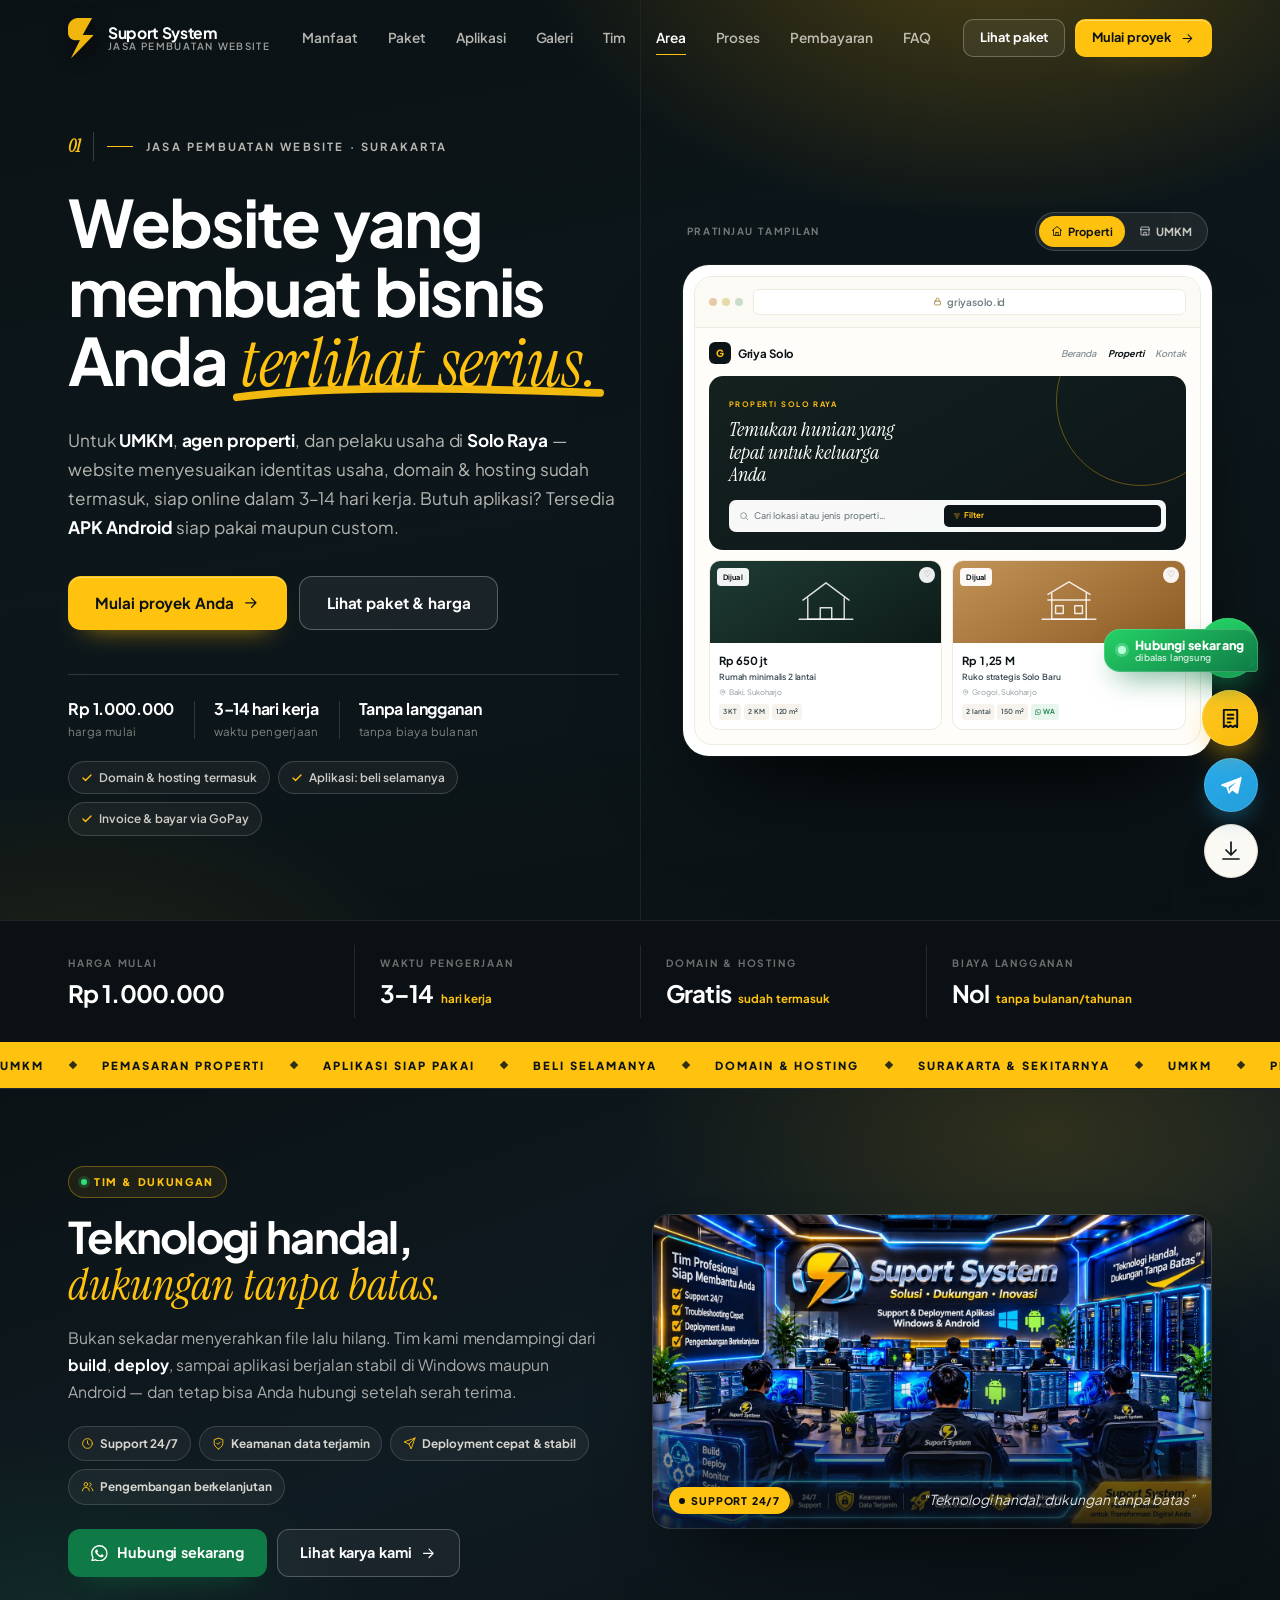
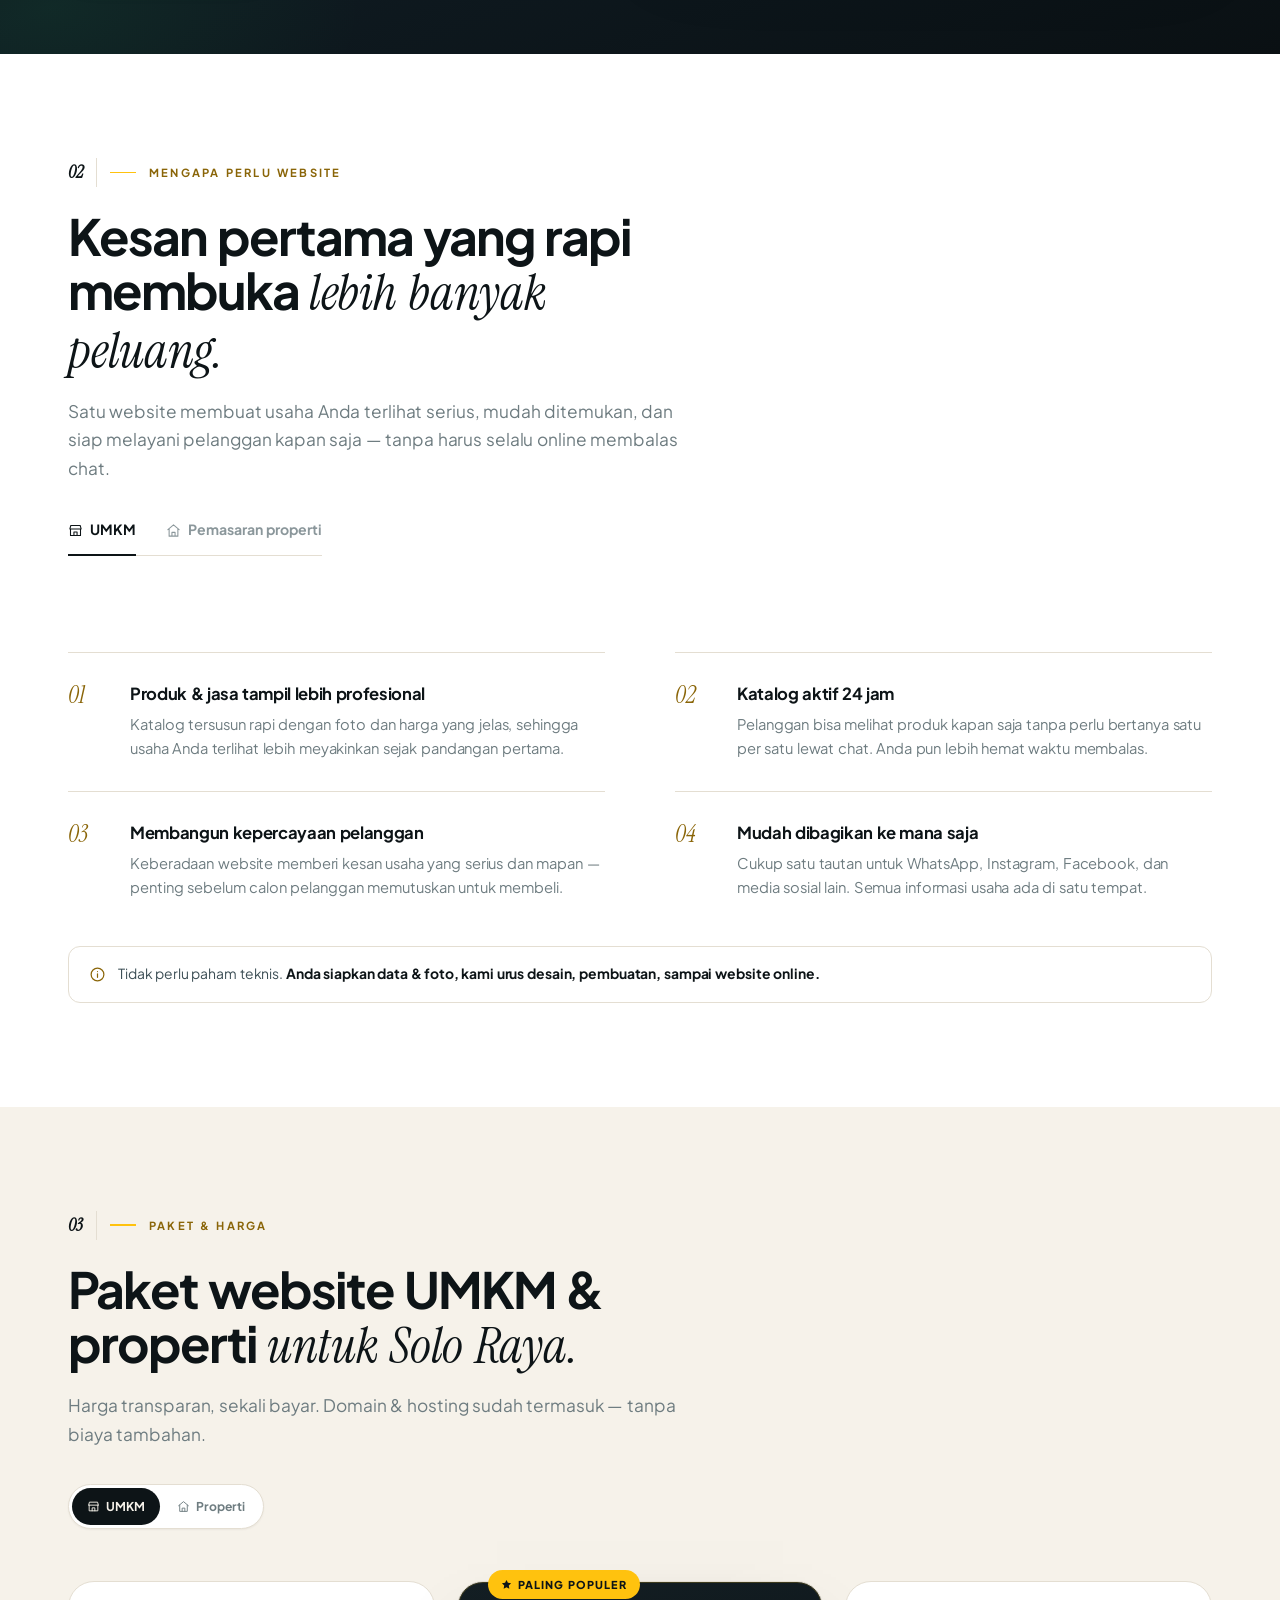
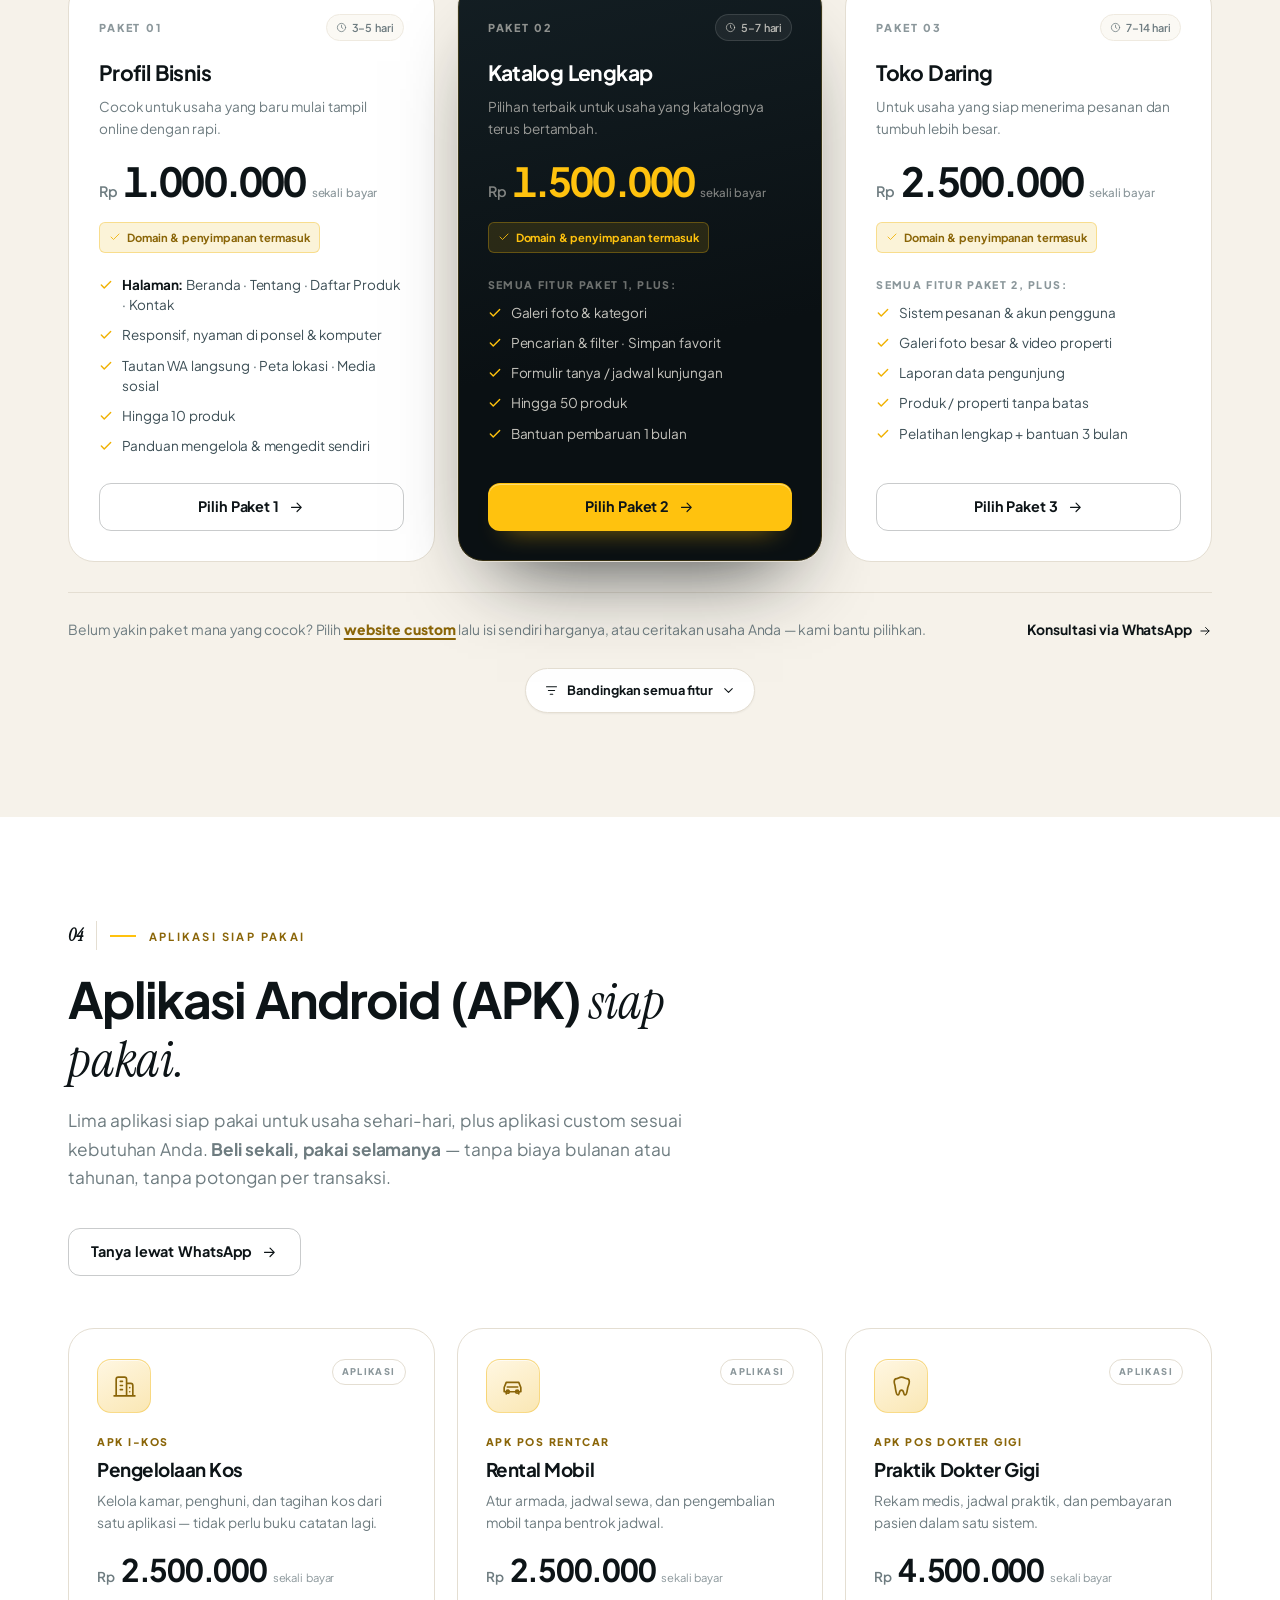
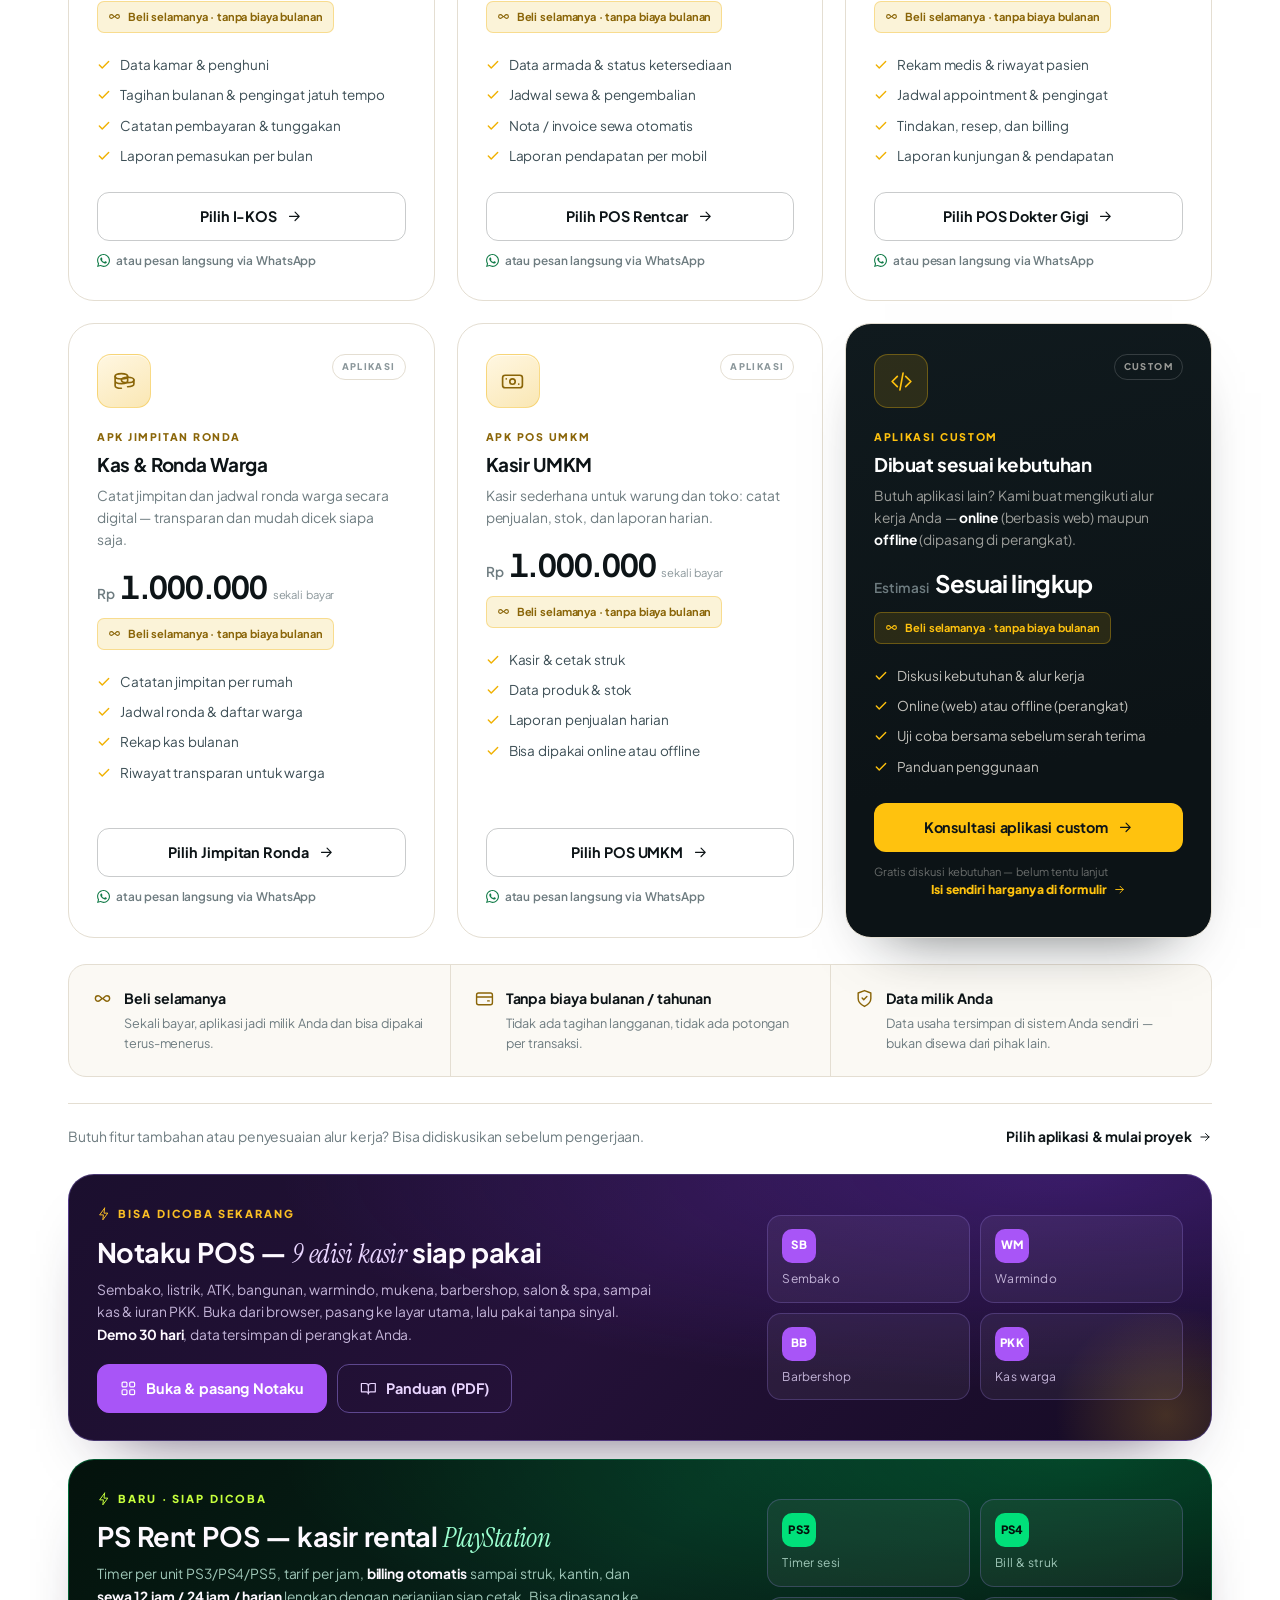
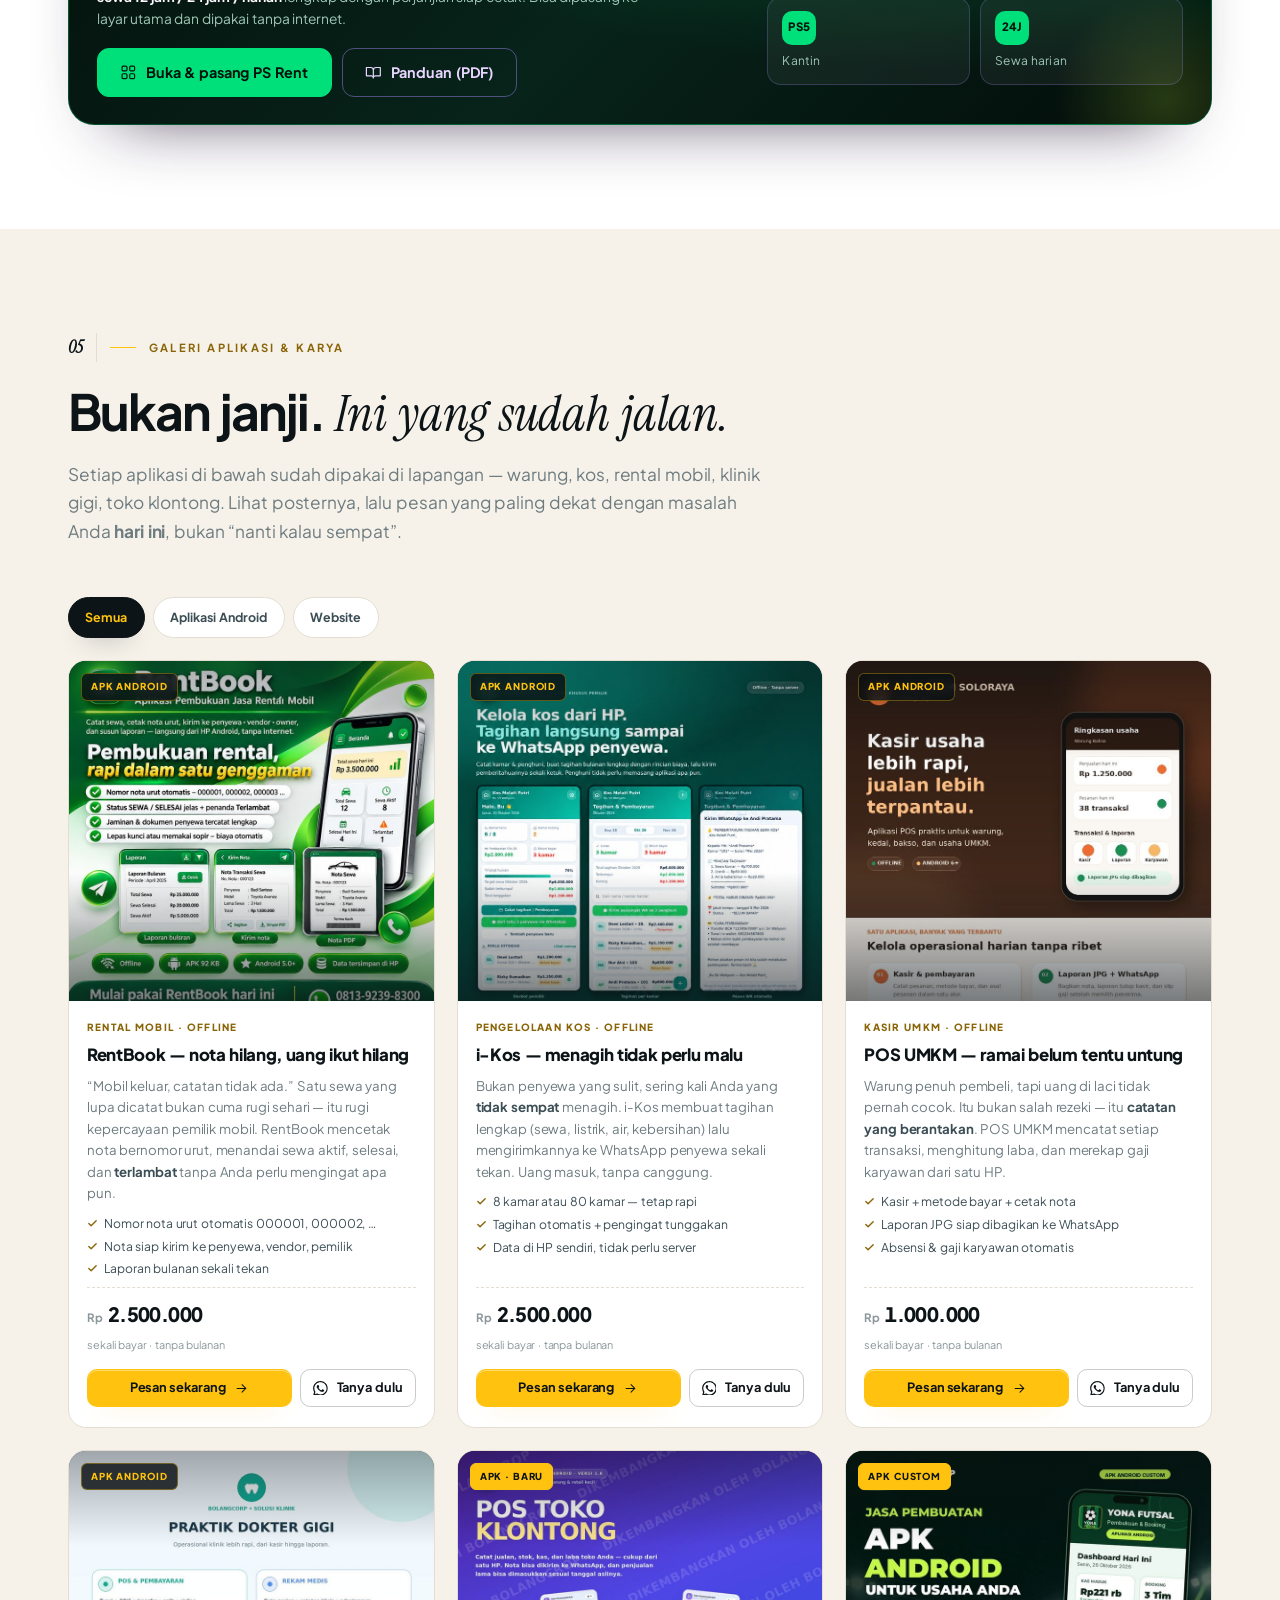
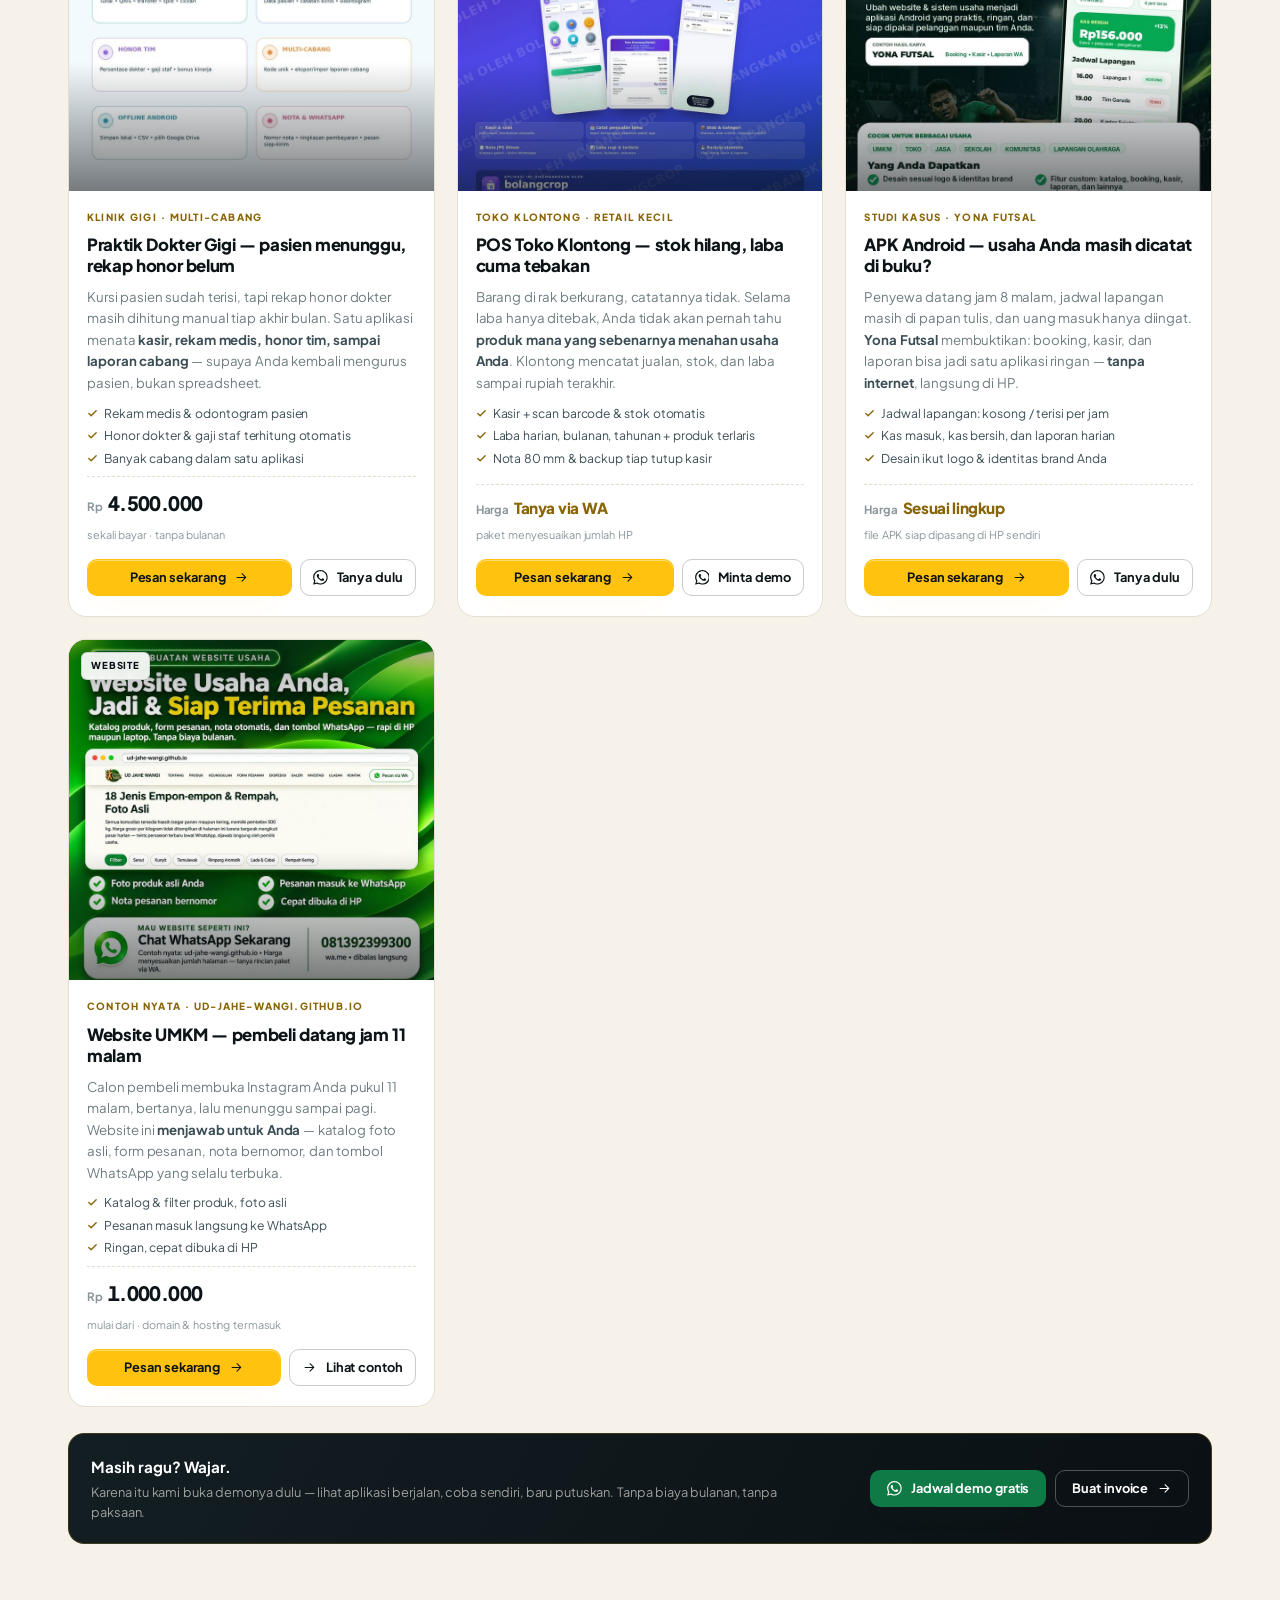
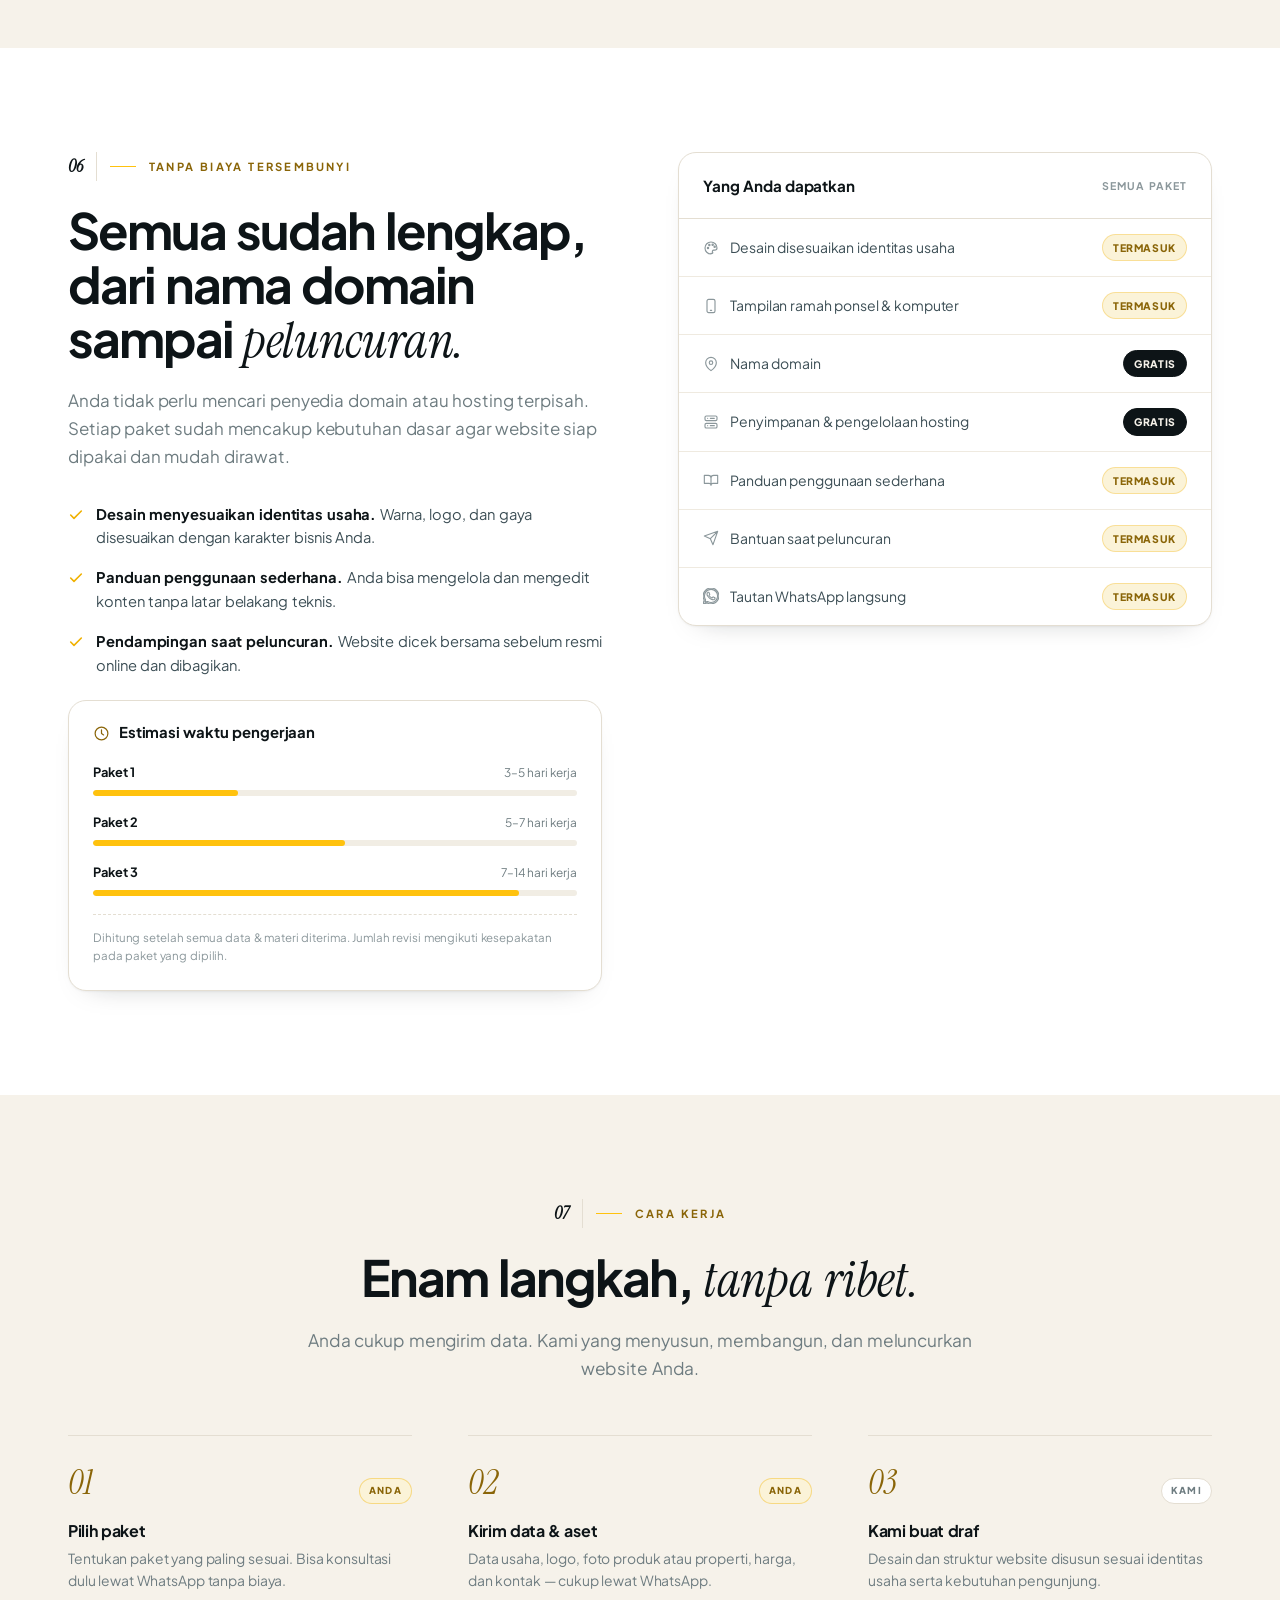
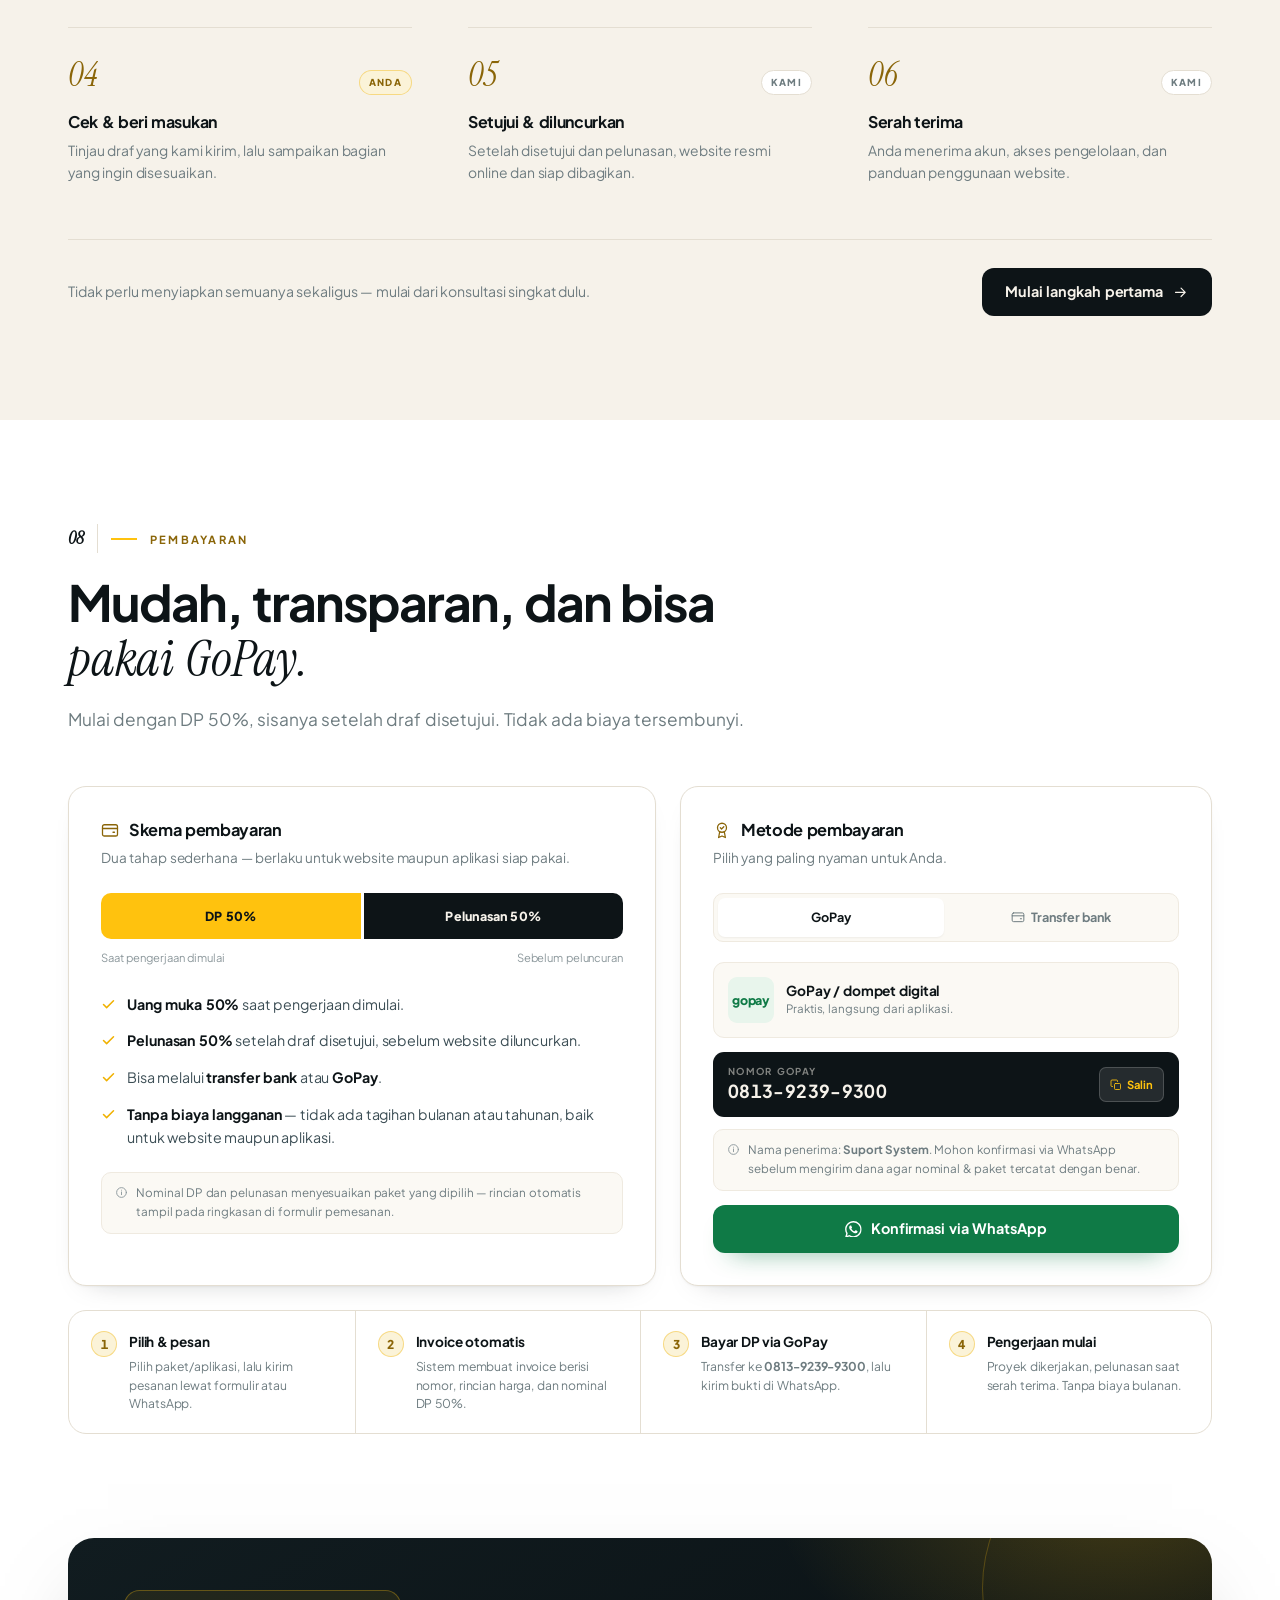
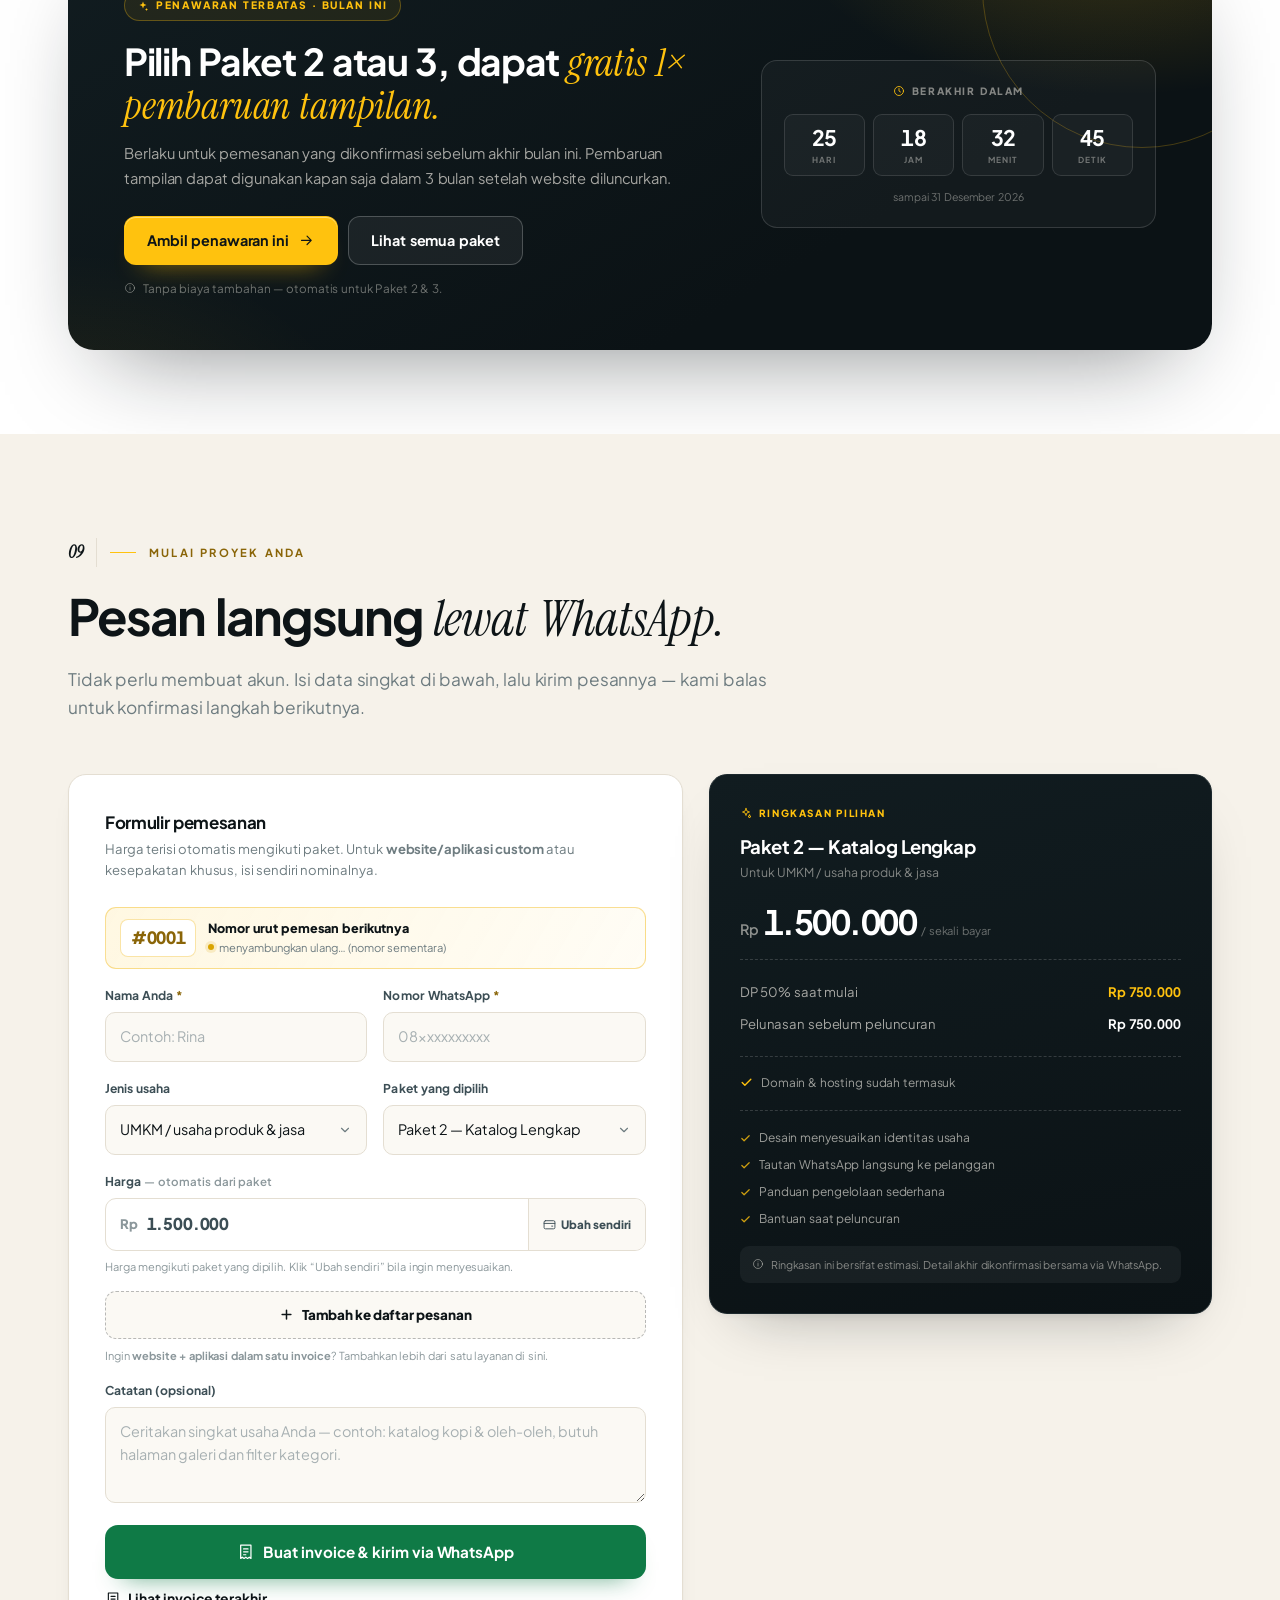
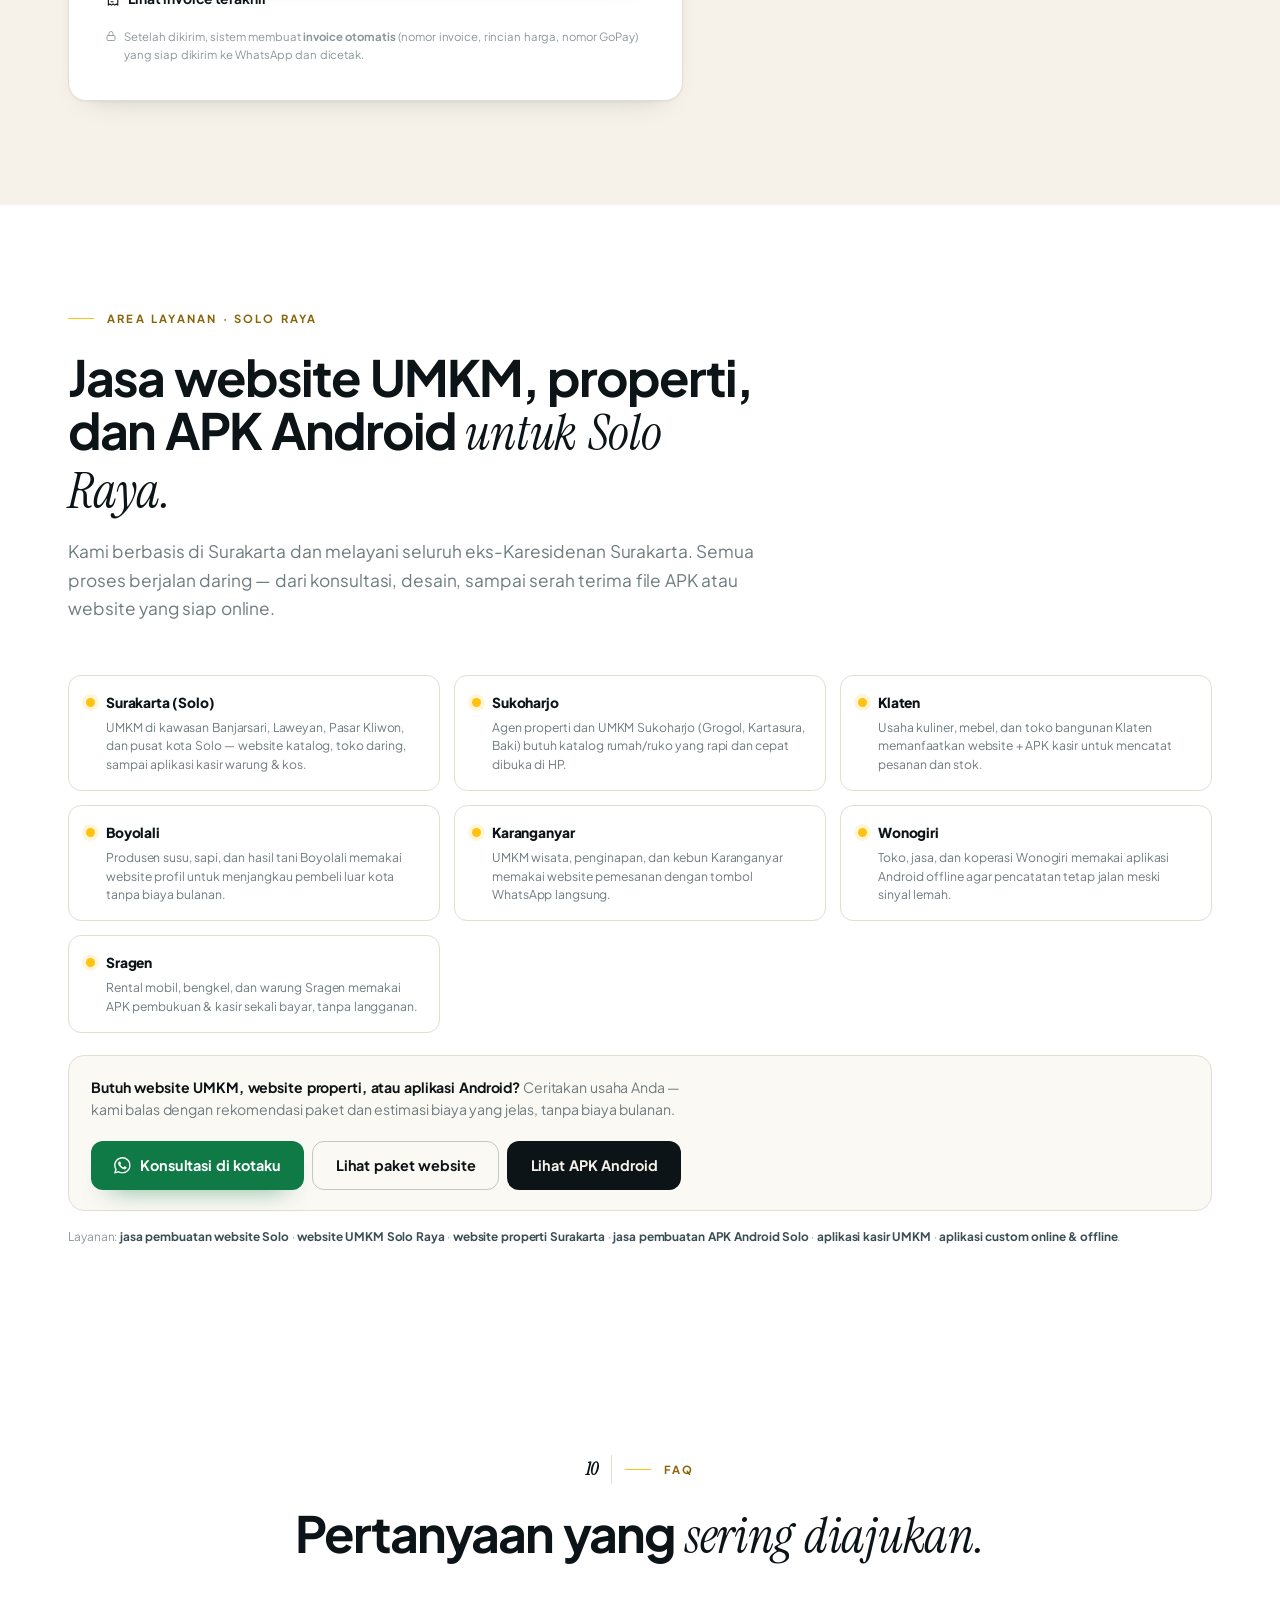
==== commit e6c2ebaa: "Add files via upload" ====
--- a/versi-satu-file.html
+++ b/versi-satu-file.html
@@ -2149,6 +2149,37 @@
 @media (max-width:560px){
   .notaku-band__kartu{grid-template-columns:1fr 1fr}
   .notaku-band__aksi .btn{flex:1 1 100%;justify-content:center}
+}
+
+/* PS Rent — varian pita: aksen hijau neon khas aplikasi kasir PS */
+.ps-band{
+  display:grid;grid-template-columns:1.55fr 1fr;gap:26px;align-items:center;
+  margin-top:18px;
+  background:
+    radial-gradient(120% 140% at 88% 0%, rgba(0,255,135,.20), transparent 58%),
+    linear-gradient(135deg,#04120C 0%,#07231A 48%,#030C09 100%);
+  border-color:rgba(0,255,135,.28);
+}
+.ps-band::after{background:radial-gradient(circle,rgba(198,255,61,.18),transparent 68%)}
+.ps-band__teks{min-width:0}
+.ps-band__label{color:#C6FF3D}
+.ps-band h3 span{color:#9BFFD0}
+.ps-band p{color:#9FC7B8}
+.ps-band__cta{background:#00E07A !important;border-color:#00E07A !important;color:#03130C !important}
+.ps-band__cta:hover{background:#00C86D !important;border-color:#00C86D !important}
+.ps-chip b{background:#00E07A;color:#03130C}
+.ps-chip span{color:#9FC7B8}
+
+/* pita PS Rent: samakan perilaku responsif dengan pita Notaku */
+@media (max-width:900px){
+  .ps-band{grid-template-columns:1fr;gap:20px;padding:23px 20px}
+  .ps-band .notaku-band__kartu{grid-template-columns:repeat(4,1fr)}
+  .ps-band .notaku-chip{padding:10px;align-items:center;text-align:center}
+  .ps-band .notaku-chip span{font-size:10.5px}
+}
+@media (max-width:560px){
+  .ps-band .notaku-band__kartu{grid-template-columns:1fr 1fr}
+  .ps-band .notaku-band__aksi .btn{flex:1 1 100%;justify-content:center}
 }
 
 </style>
@@ -2949,6 +2980,33 @@
         <div class="notaku-chip"><b>PKK</b><span>Kas warga</span></div>
       </div>
     </aside>
+
+    <!-- PS Rent POS — kasir rental PlayStation, billing & sewa -->
+    <aside class="notaku-band ps-band reveal" aria-labelledby="psJudul">
+      <div class="notaku-band__teks ps-band__teks">
+        <span class="notaku-band__label ps-band__label">
+          <svg class="ic" aria-hidden="true"><use href="#i-bolt"/></svg> Baru · siap dicoba
+        </span>
+        <h3 id="psJudul">PS Rent POS — kasir rental <span>PlayStation</span></h3>
+        <p>Timer per unit PS3/PS4/PS5, tarif per jam, <b>billing otomatis</b> sampai struk,
+          kantin, dan <b>sewa 12 jam / 24 jam / harian</b> lengkap dengan perjanjian siap cetak.
+          Bisa dipasang ke layar utama dan dipakai tanpa internet.</p>
+        <div class="notaku-band__aksi">
+          <a class="btn btn--ink ps-band__cta" href="https://dewap4682-max.github.io/suport-system/ps-rent/" target="_blank" rel="noopener">
+            <svg class="ic" aria-hidden="true"><use href="#i-grid"/></svg> Buka &amp; pasang PS Rent
+          </a>
+          <a class="btn btn--outline" href="https://dewap4682-max.github.io/suport-system/ps-rent/Panduan-Pengguna.pdf" target="_blank" rel="noopener">
+            <svg class="ic" aria-hidden="true"><use href="#i-book"/></svg> Panduan (PDF)
+          </a>
+        </div>
+      </div>
+      <div class="notaku-band__kartu ps-band__kartu" aria-hidden="true">
+        <div class="notaku-chip ps-chip"><b>PS3</b><span>Timer sesi</span></div>
+        <div class="notaku-chip ps-chip"><b>PS4</b><span>Bill &amp; struk</span></div>
+        <div class="notaku-chip ps-chip"><b>PS5</b><span>Kantin</span></div>
+        <div class="notaku-chip ps-chip"><b>24J</b><span>Sewa harian</span></div>
+      </div>
+    </aside>
   </div>
 </section>
 
@@ -3581,6 +3639,7 @@
         <span class="footer-area"><svg class="ic" aria-hidden="true"><use href="#i-pin"/></svg> Surakarta &amp; sekitarnya</span>
         <div class="footer-cta">
           <a class="btn btn--ghost" href="https://dewap4682-max.github.io/suport-system/notaku/">Buka Notaku POS</a>
+          <a class="btn btn--ghost" href="https://dewap4682-max.github.io/suport-system/ps-rent/">Buka PS Rent POS</a>
           <button class="btn btn--outline" type="button" data-pwa-open>
             <svg class="ic" aria-hidden="true"><use href="#i-download"/></svg> Pasang aplikasi
           </button>
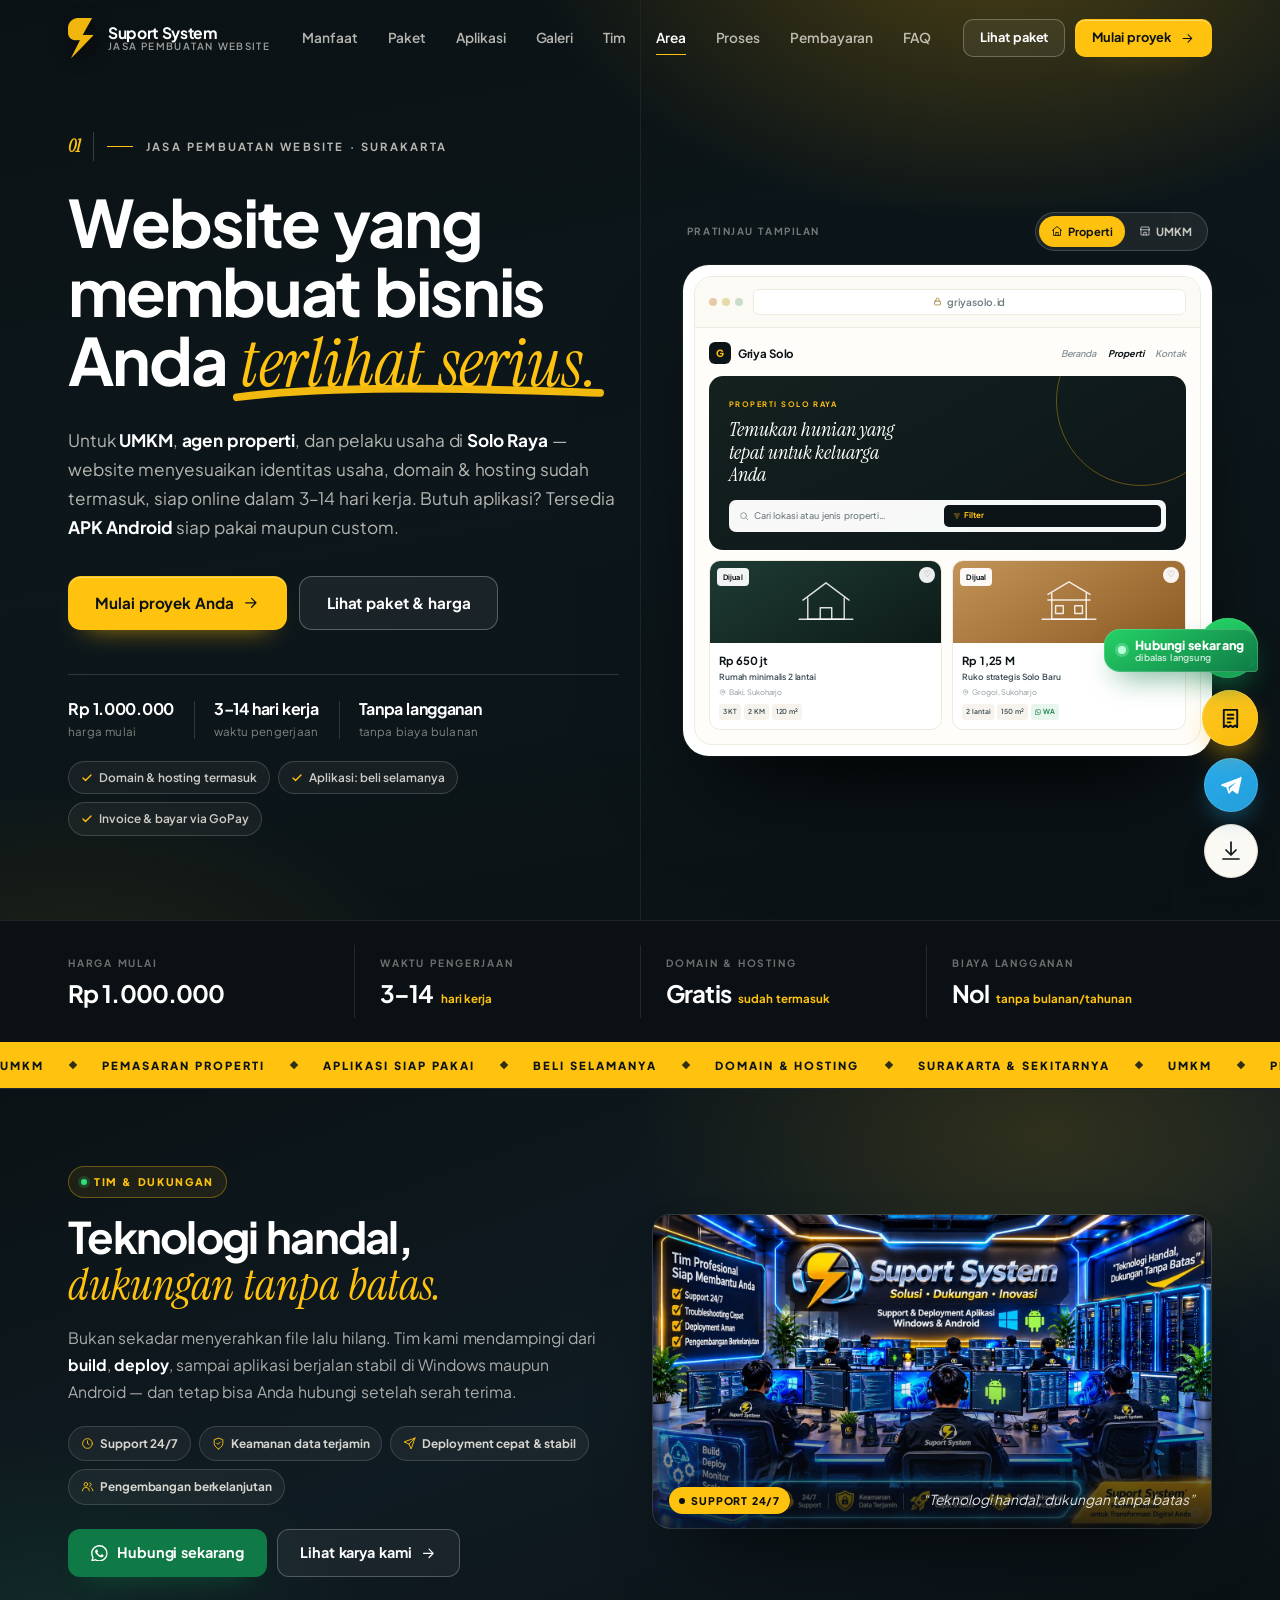
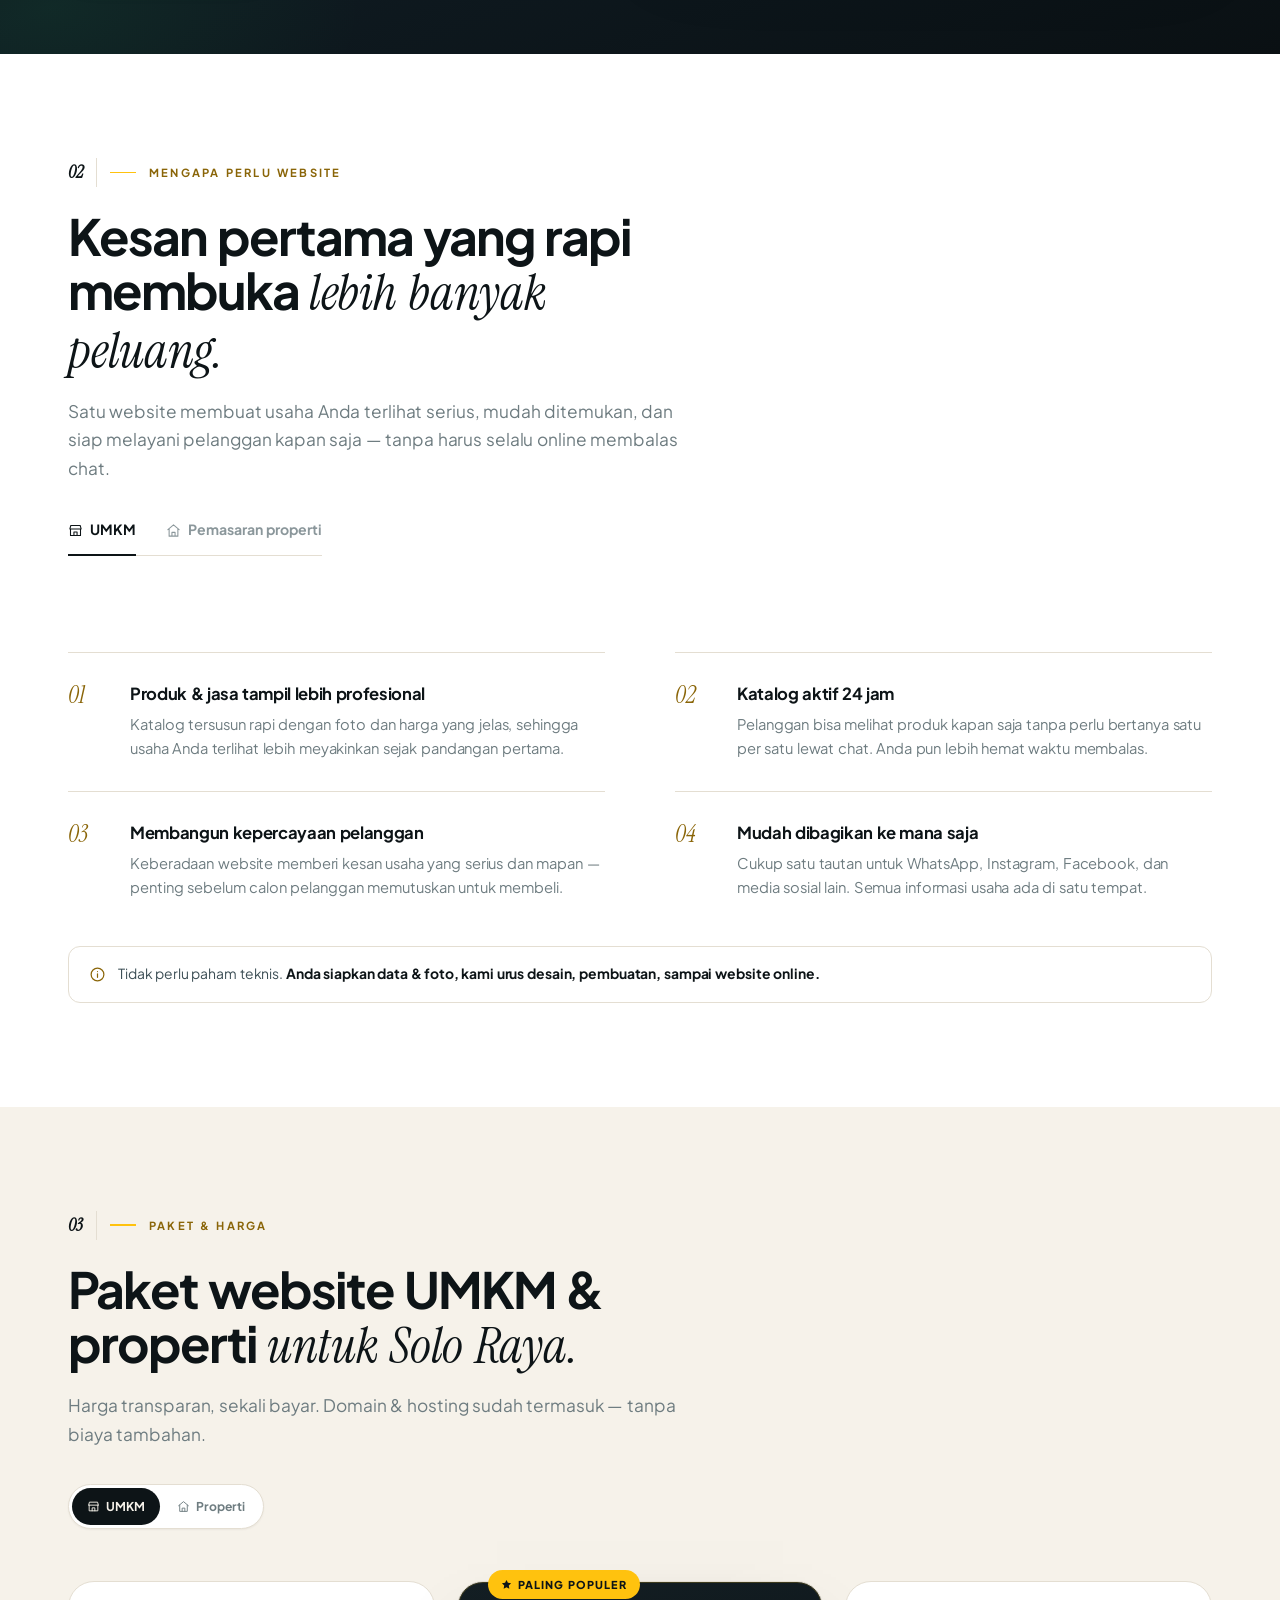
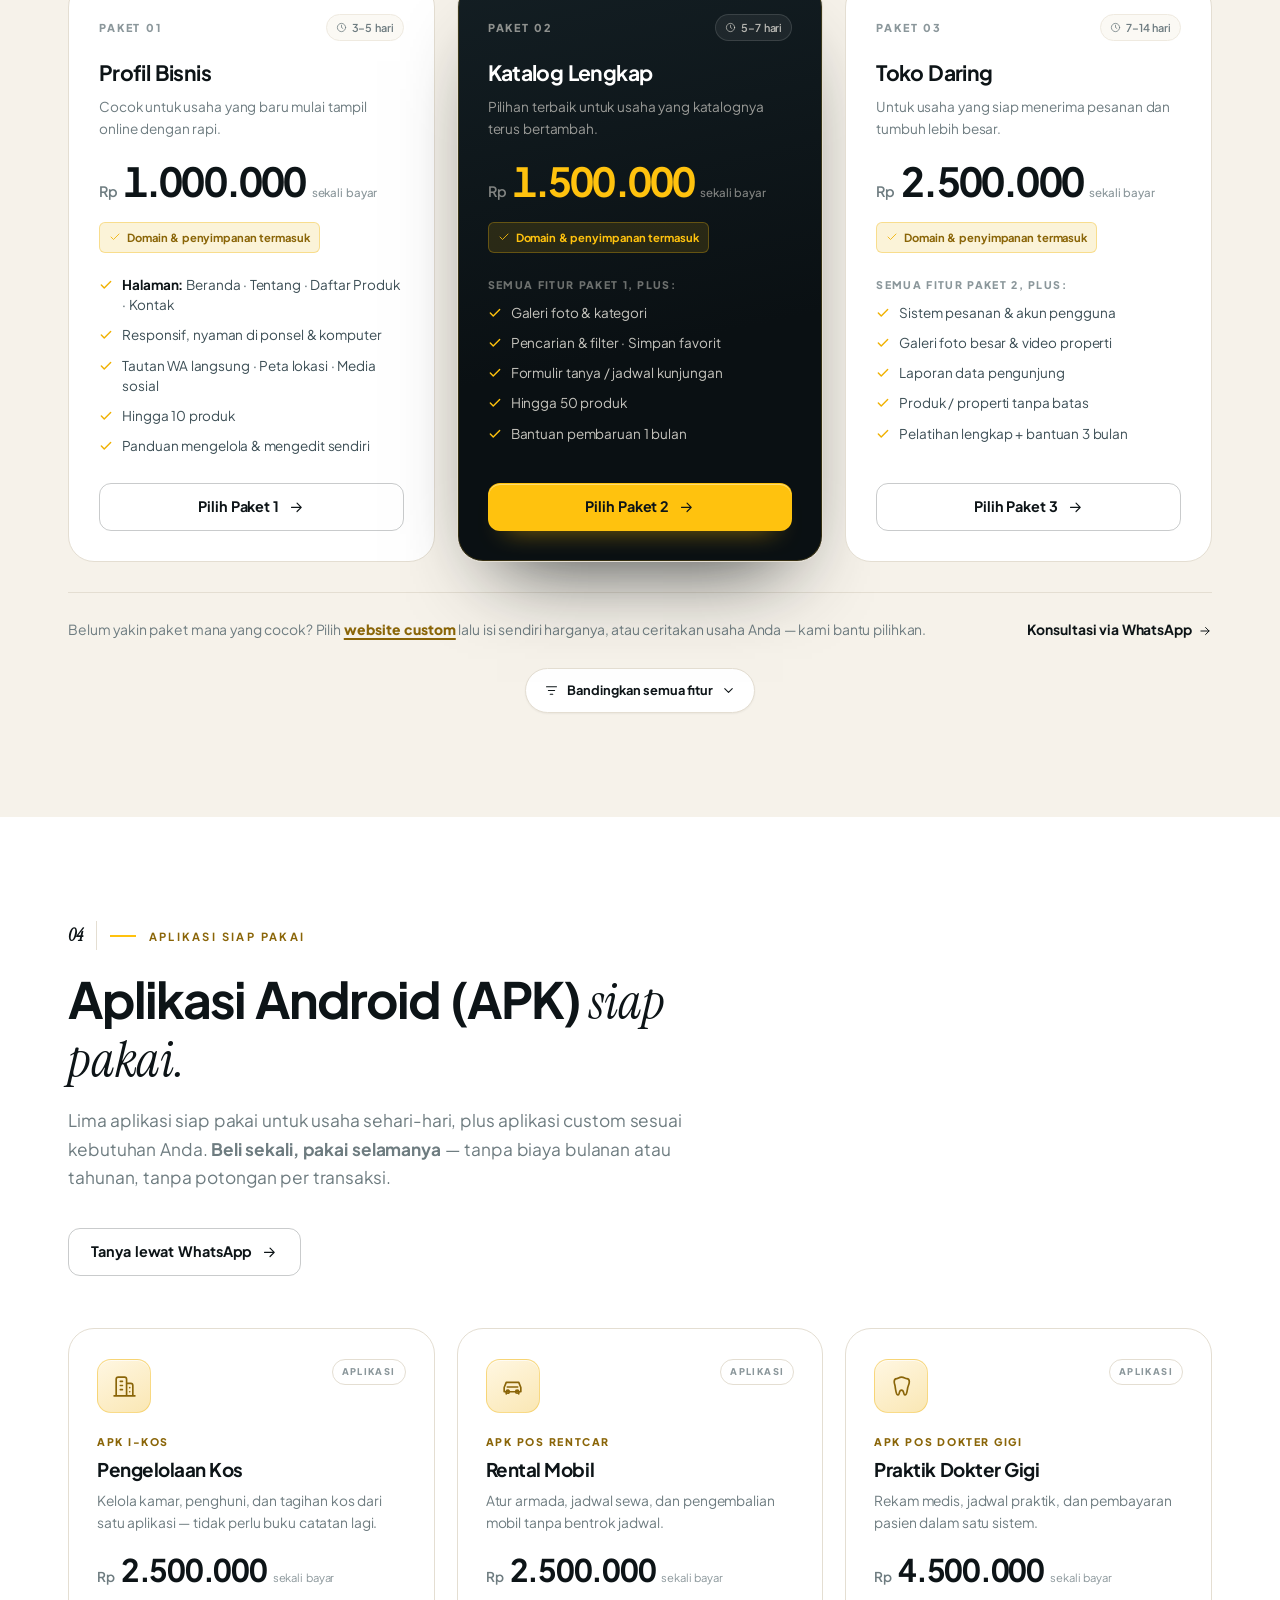
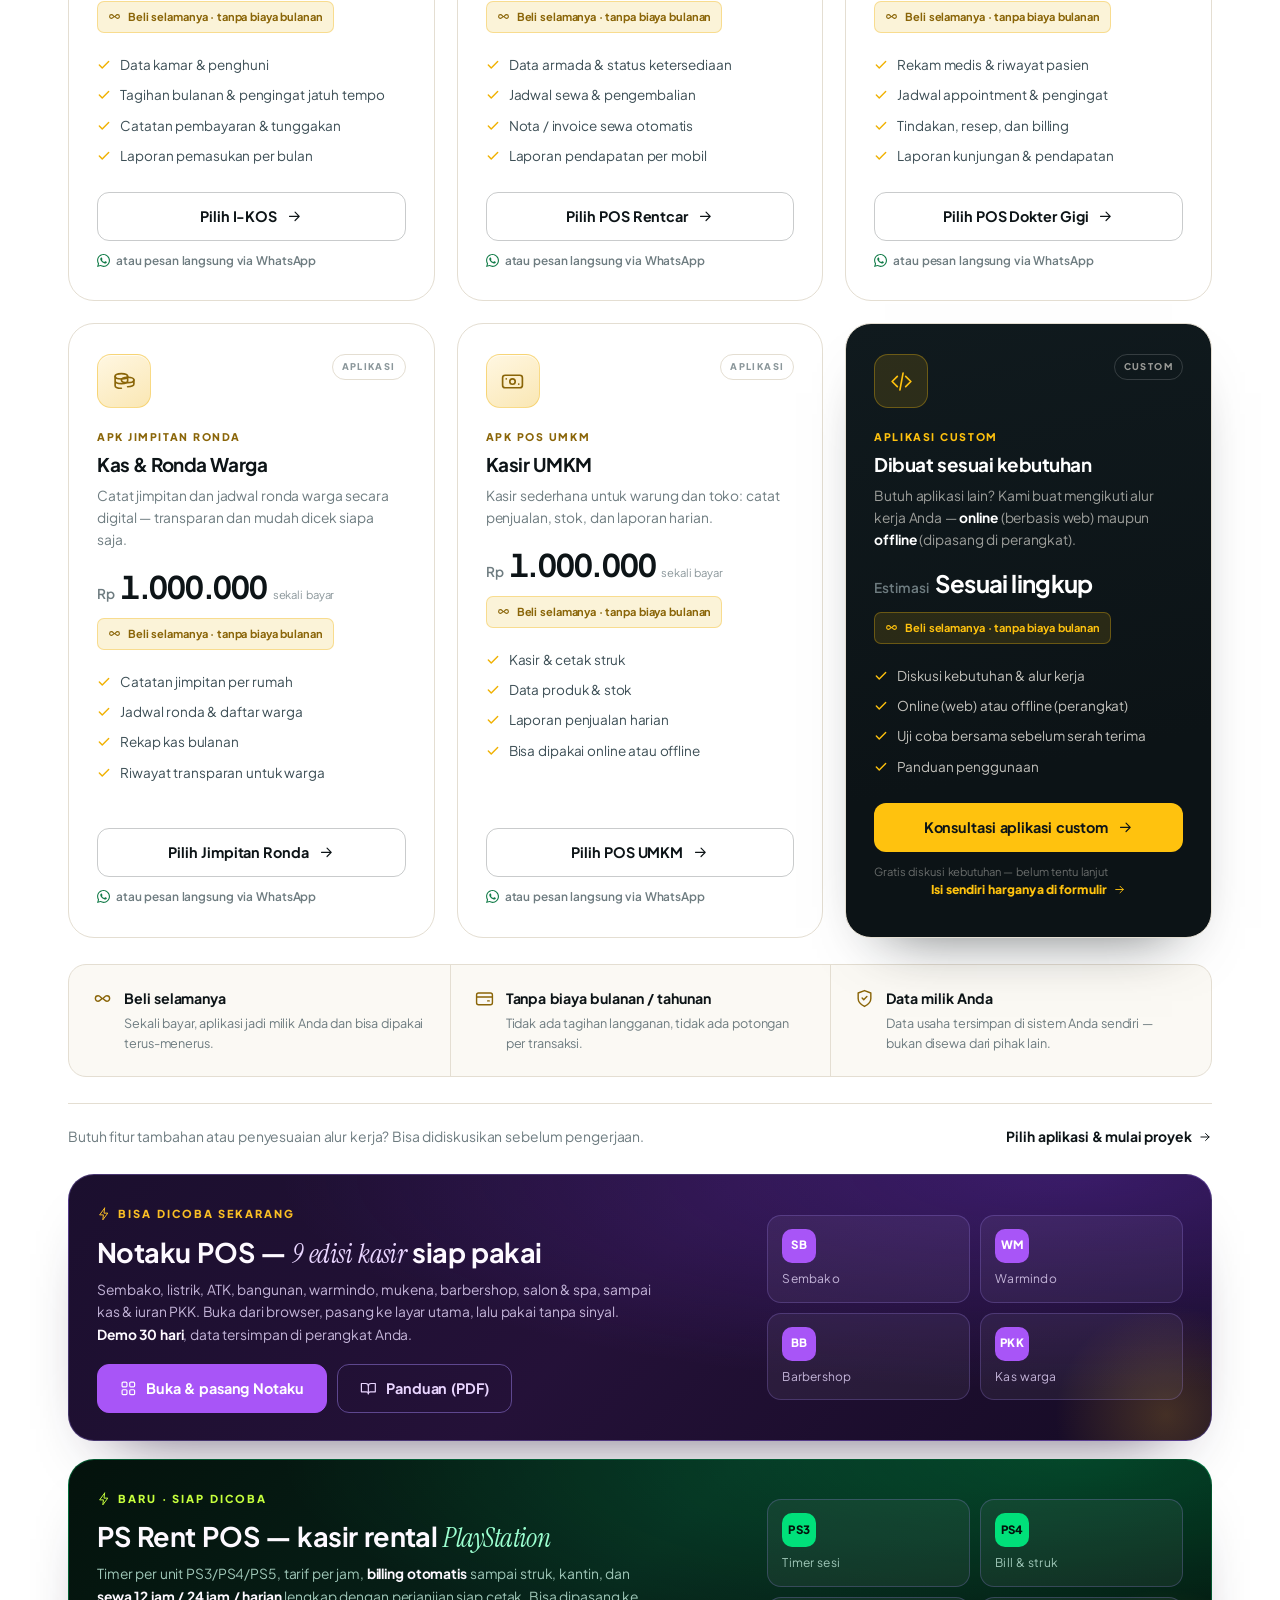
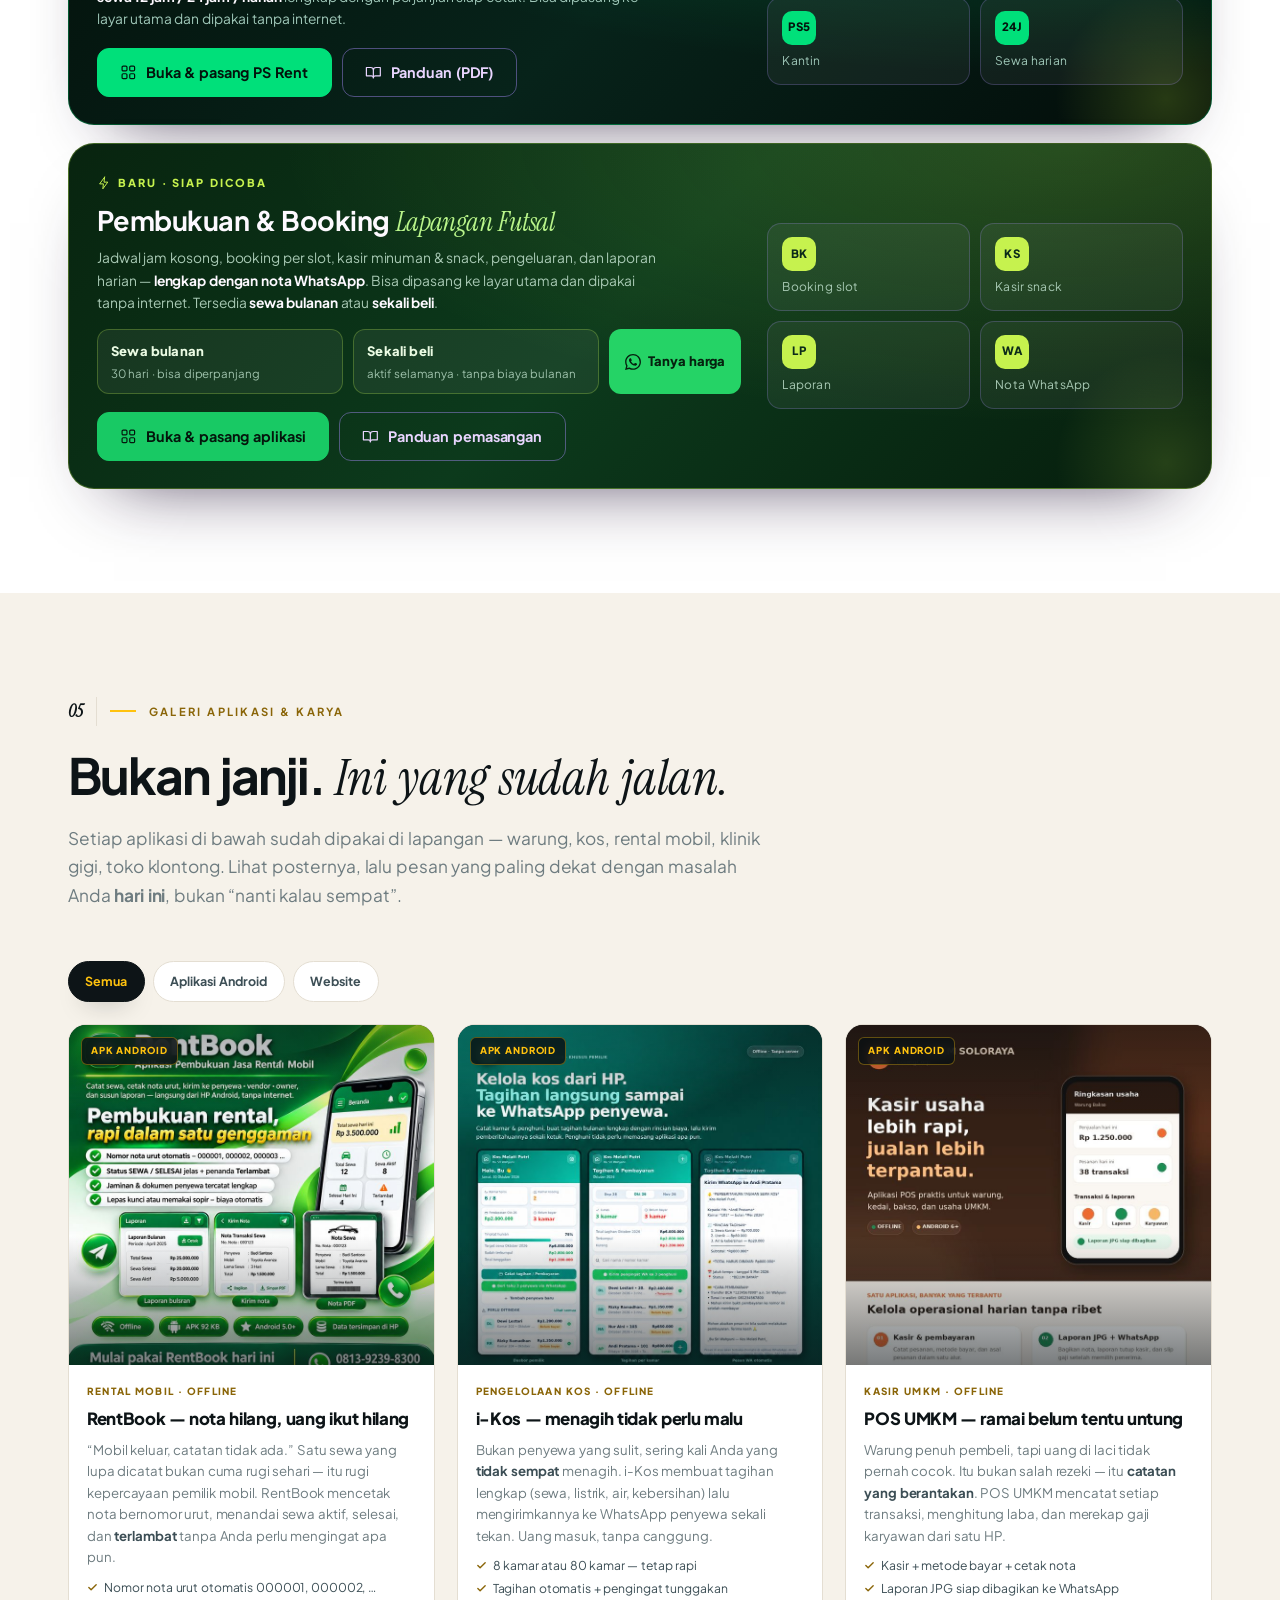
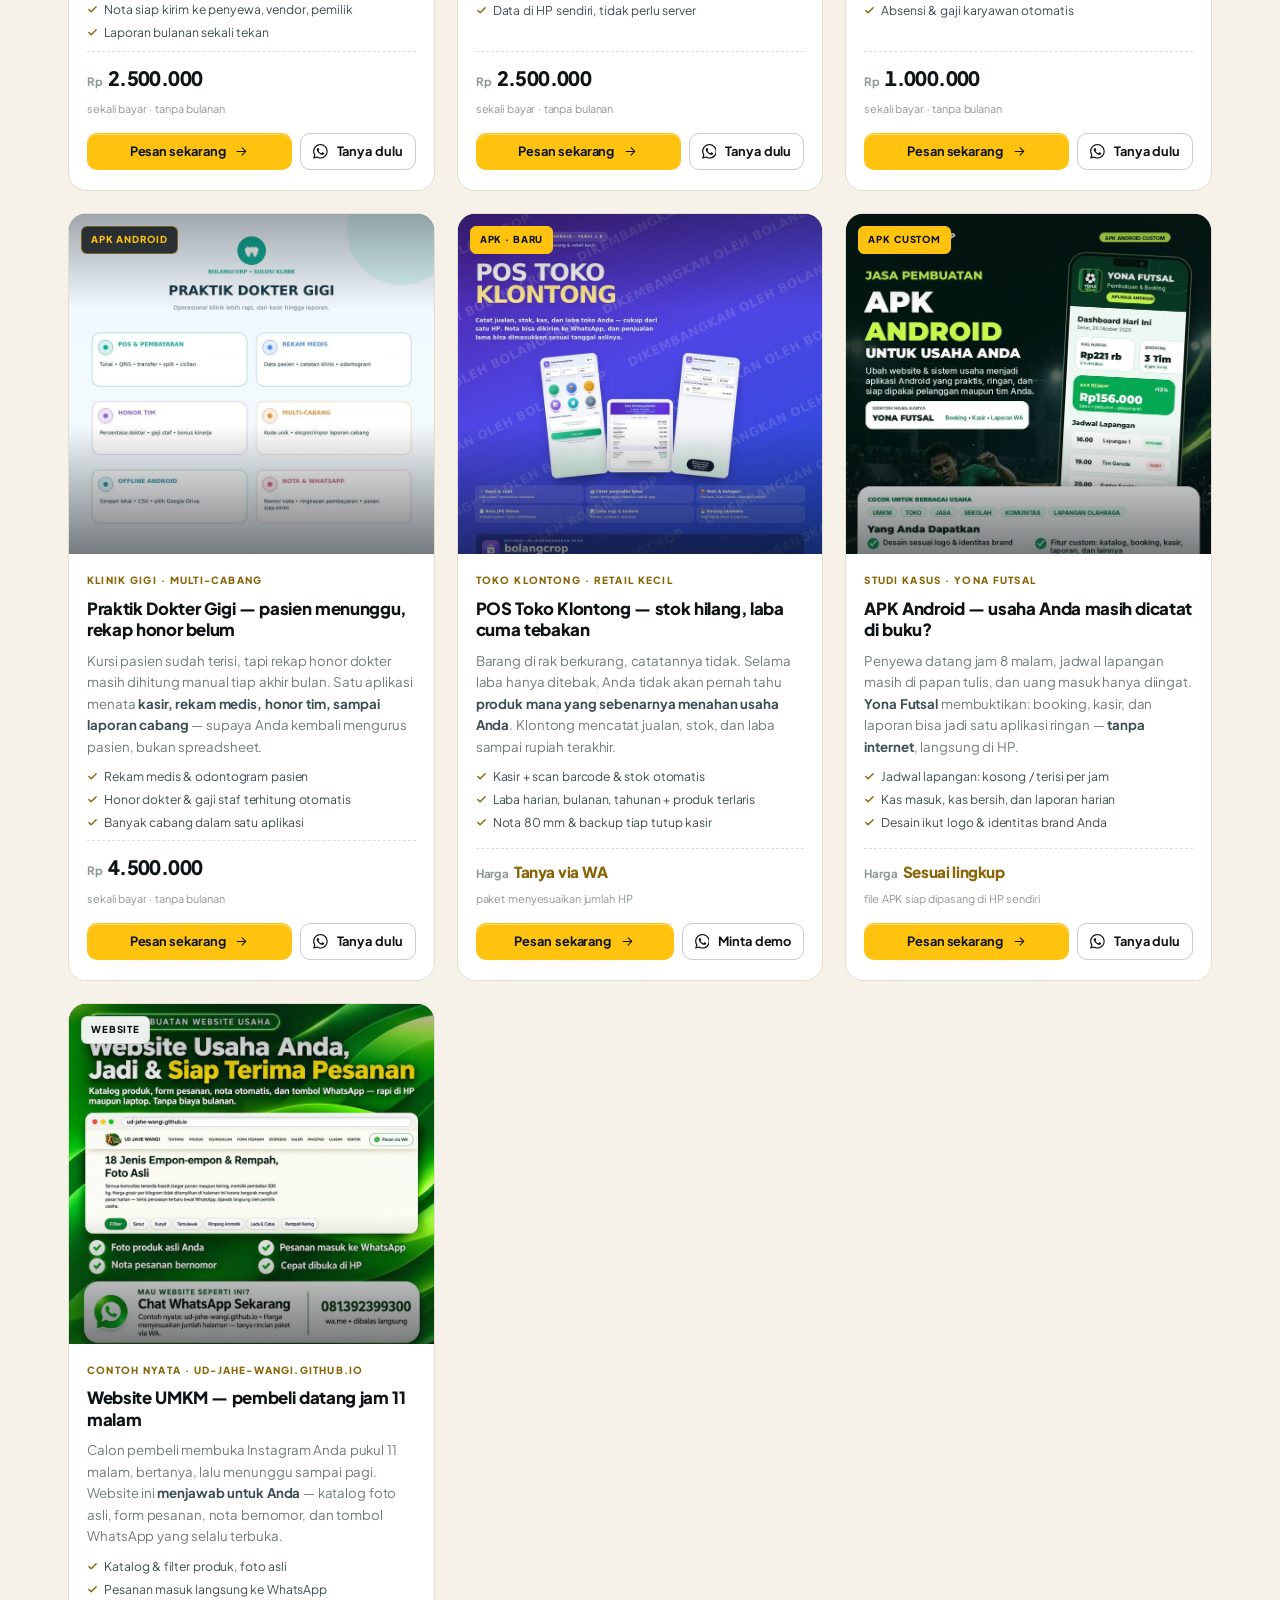
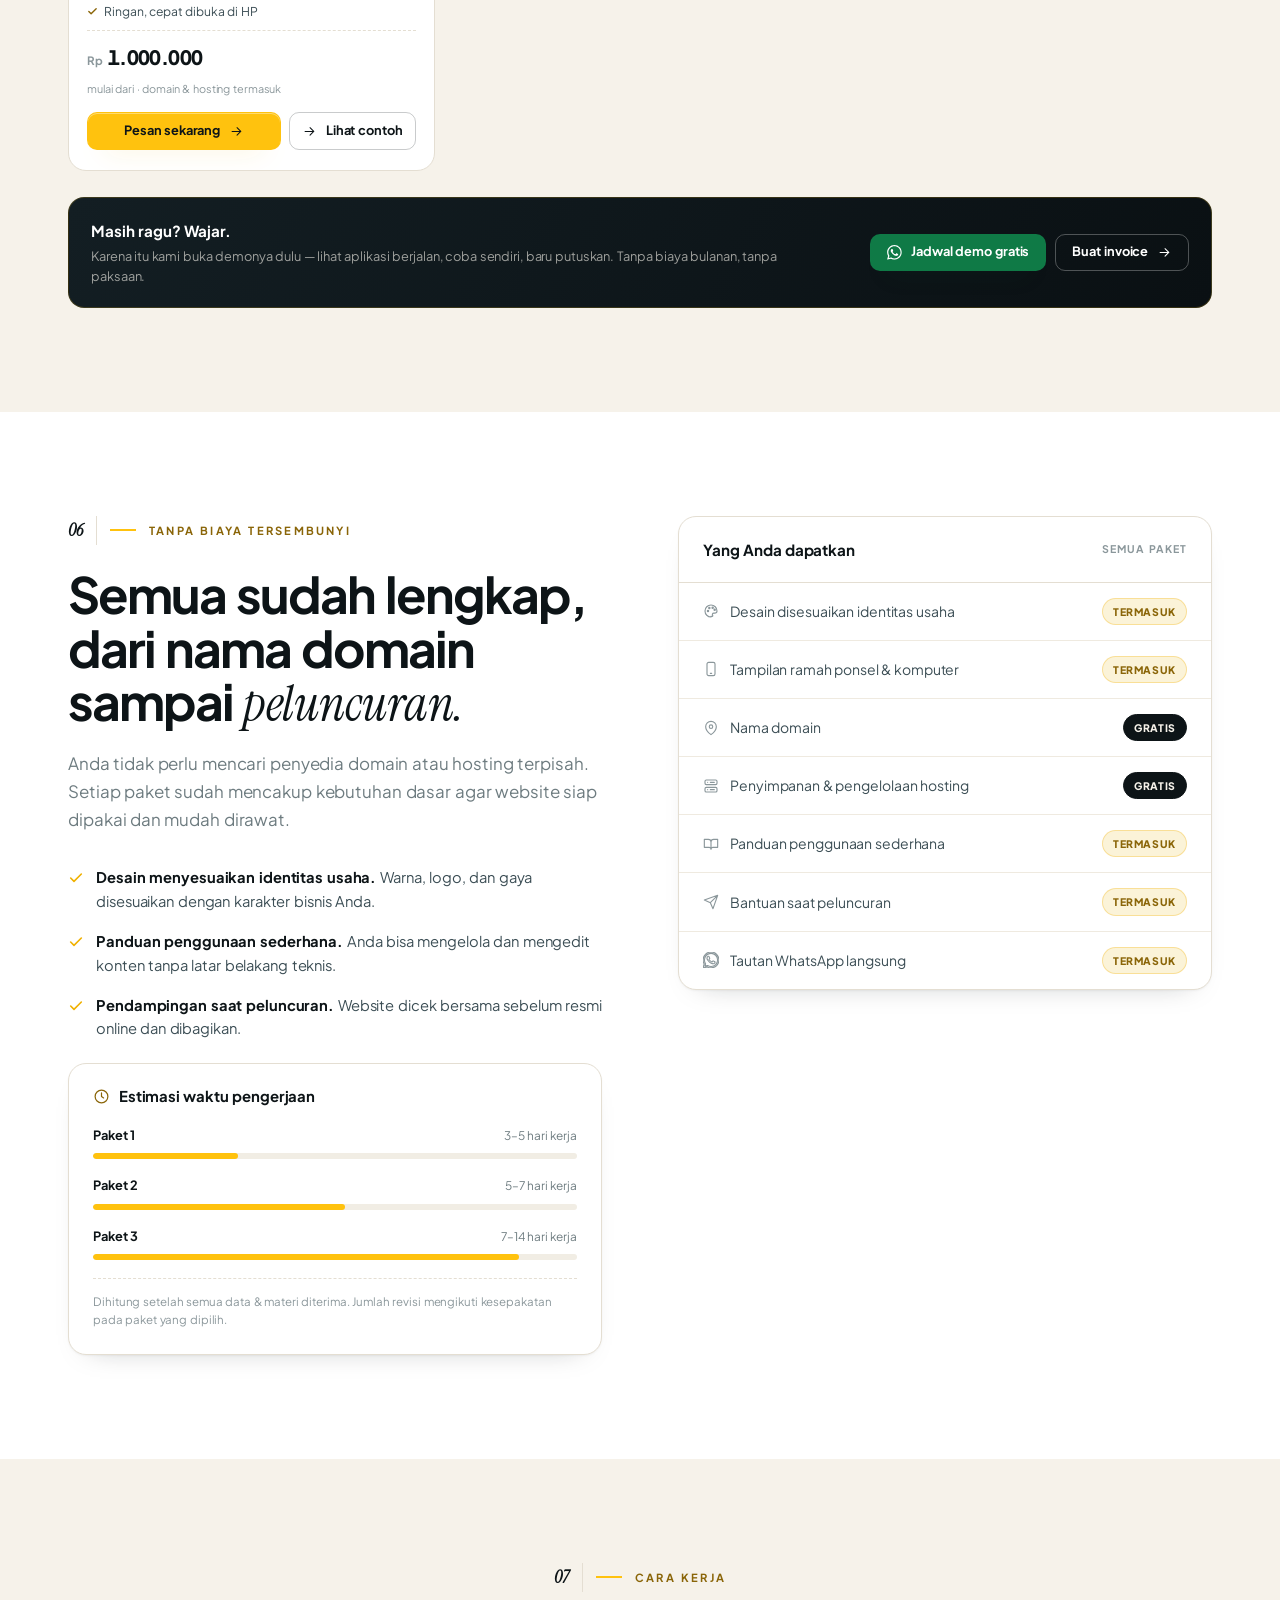
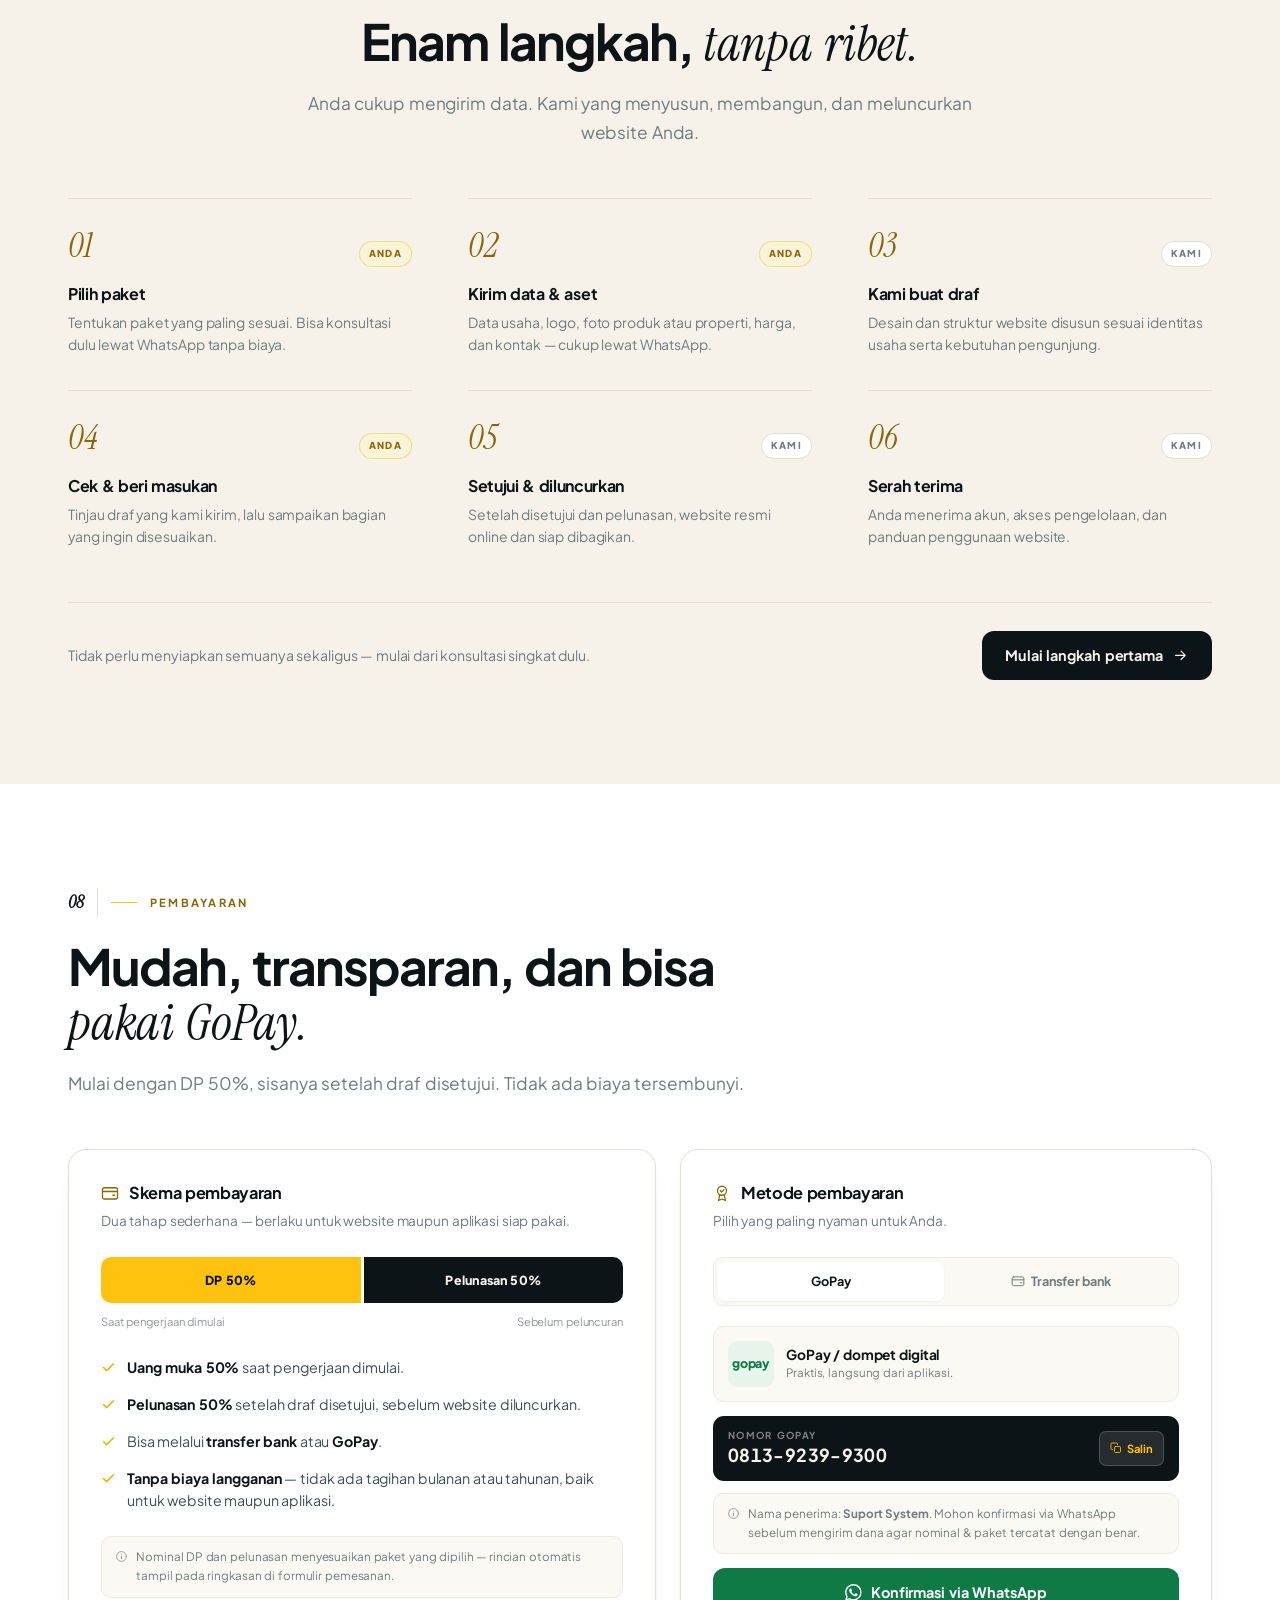
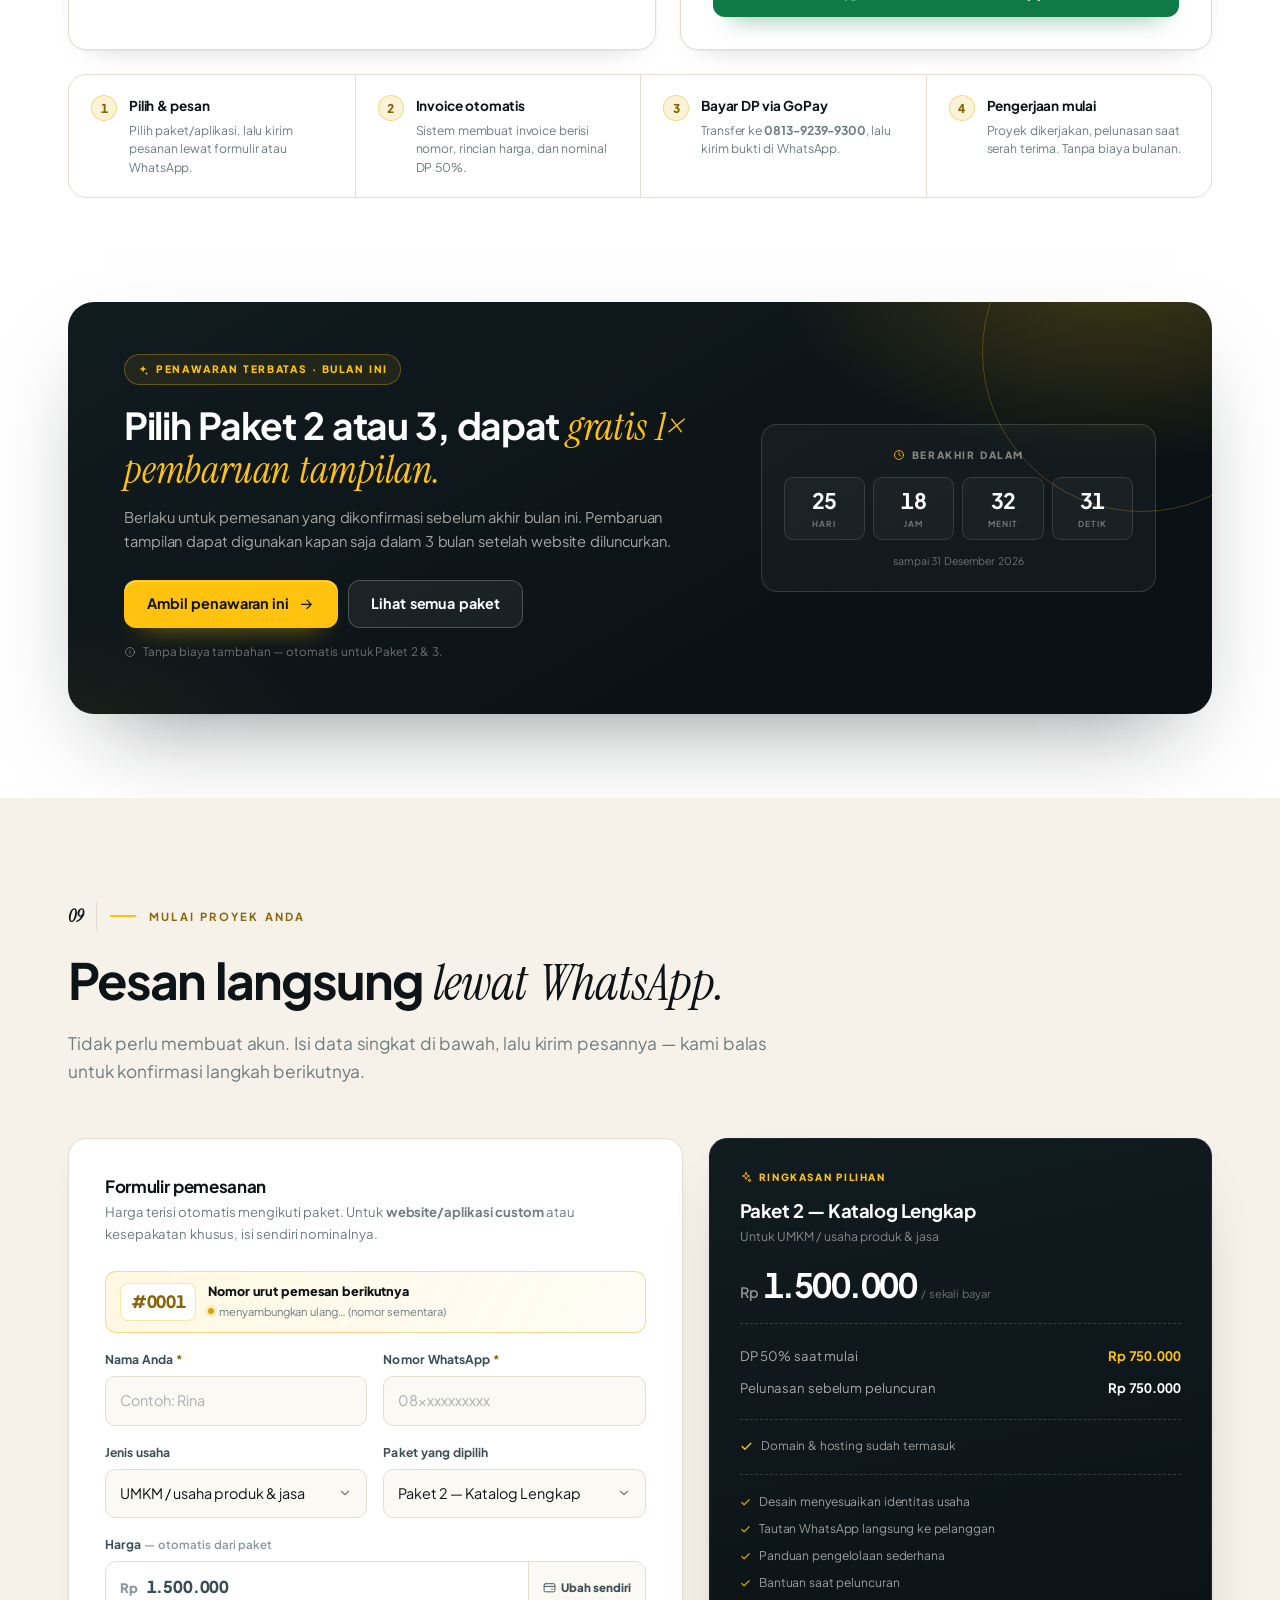
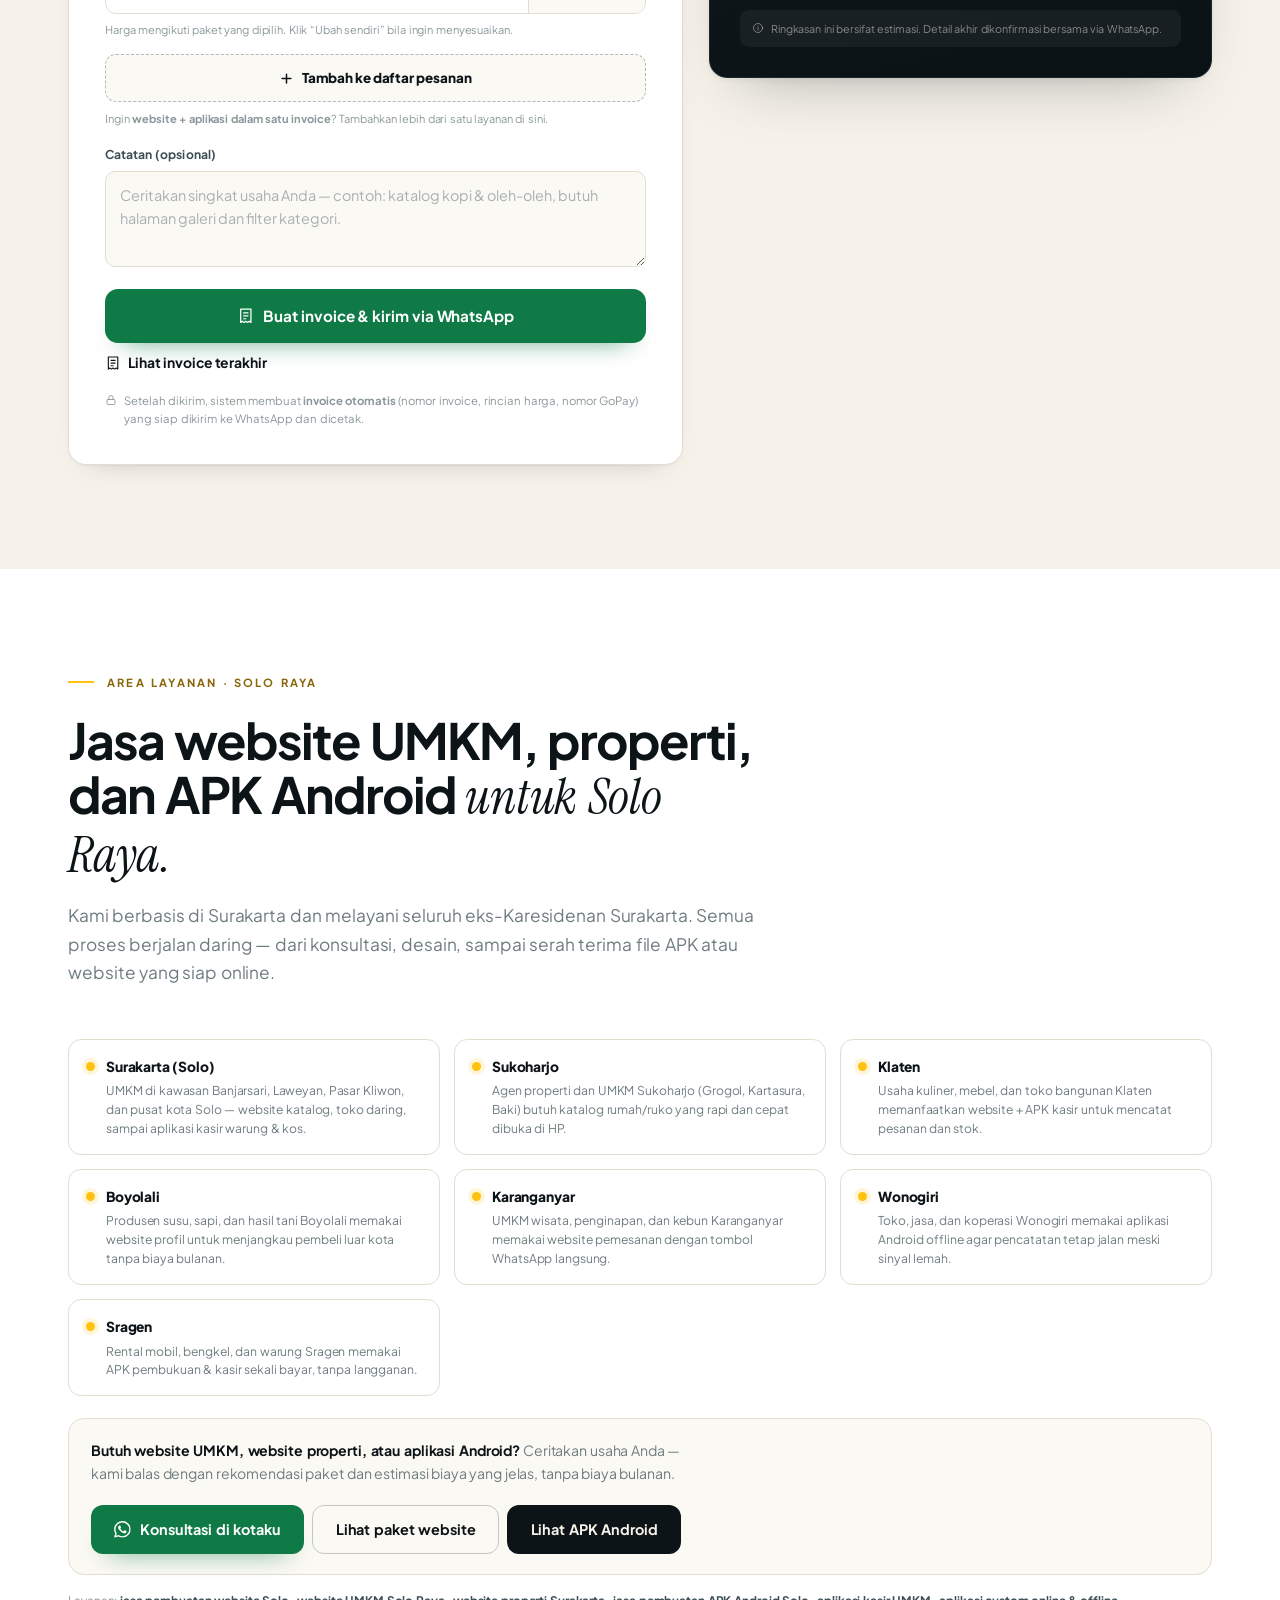
==== commit b7b60eb7: "Add files via upload" ====
--- a/versi-satu-file.html
+++ b/versi-satu-file.html
@@ -2180,6 +2180,57 @@
 @media (max-width:560px){
   .ps-band .notaku-band__kartu{grid-template-columns:1fr 1fr}
   .ps-band .notaku-band__aksi .btn{flex:1 1 100%;justify-content:center}
+}
+
+/* Pita Futsal — aksen hijau lapangan */
+.futsal-band{
+  display:grid;grid-template-columns:1.55fr 1fr;gap:26px;align-items:center;
+  margin-top:18px;
+  background:
+    radial-gradient(120% 140% at 88% 0%, rgba(198,242,78,.16), transparent 58%),
+    linear-gradient(135deg,#08240F 0%,#0C3A1C 48%,#061C0C 100%);
+  border-color:rgba(198,242,78,.28);
+}
+.futsal-band::after{background:radial-gradient(circle,rgba(198,242,78,.16),transparent 68%)}
+.futsal-band__label{color:#C6F24E}
+.futsal-band h3 span{color:#B9F58A}
+.futsal-band p{color:#A8C9B4}
+.futsal-band__cta{background:#18C964 !important;border-color:#18C964 !important;color:#04160C !important}
+.futsal-band__cta:hover{background:#12B458 !important;border-color:#12B458 !important}
+.futsal-chip b{background:#C6F24E;color:#0C2B1A}
+.futsal-chip span{color:#A8C9B4}
+.futsal-band__teks{min-width:0}
+@media (max-width:900px){
+  .futsal-band{grid-template-columns:1fr;gap:20px;padding:23px 20px}
+  .futsal-band .notaku-band__kartu{grid-template-columns:repeat(4,1fr)}
+  .futsal-band .notaku-chip{padding:10px;align-items:center;text-align:center}
+  .futsal-band .notaku-chip span{font-size:10.5px}
+}
+@media (max-width:560px){
+  .futsal-band .notaku-band__kartu{grid-template-columns:1fr 1fr}
+  .futsal-band .notaku-band__aksi .btn{flex:1 1 100%;justify-content:center}
+}
+
+/* harga sewa / beli pada pita futsal (tanpa angka — ditanyakan via WhatsApp) */
+.futsal-harga{
+  display:flex;flex-wrap:wrap;gap:10px;margin-top:15px;align-items:stretch;
+}
+.futsal-harga__item{
+  flex:1 1 150px;min-width:0;padding:11px 13px;border-radius:12px;
+  background:rgba(255,255,255,.06);border:1px solid rgba(198,242,78,.26);
+  display:flex;flex-direction:column;gap:3px;
+}
+.futsal-harga__label{font-size:13px;font-weight:800;color:#EAFBE3;letter-spacing:.2px}
+.futsal-harga__note{font-size:11.5px;color:#9FC2AC;line-height:1.4}
+.futsal-harga__wa{
+  flex:0 0 auto;display:inline-flex;align-items:center;justify-content:center;gap:7px;
+  padding:11px 16px;border-radius:12px;text-decoration:none;
+  background:#25D366;color:#06210F;font-size:13px;font-weight:800;white-space:nowrap;
+}
+.futsal-harga__wa:hover{background:#1FBF5B}
+.futsal-harga__wa .ic{width:16px;height:16px}
+@media (max-width:560px){
+  .futsal-harga__wa{flex:1 1 100%}
 }
 
 </style>
@@ -3007,6 +3058,47 @@
         <div class="notaku-chip ps-chip"><b>24J</b><span>Sewa harian</span></div>
       </div>
     </aside>
+
+    <!-- Pembukuan & Booking Lapangan Futsal -->
+    <aside class="notaku-band futsal-band reveal" aria-labelledby="futsalJudul">
+      <div class="notaku-band__teks ps-band__teks">
+        <span class="notaku-band__label futsal-band__label">
+          <svg class="ic" aria-hidden="true"><use href="#i-bolt"/></svg> Baru · siap dicoba
+        </span>
+        <h3 id="futsalJudul">Pembukuan &amp; Booking <span>Lapangan Futsal</span></h3>
+        <p>Jadwal jam kosong, booking per slot, kasir minuman &amp; snack, pengeluaran,
+          dan laporan harian — <b>lengkap dengan nota WhatsApp</b>. Bisa dipasang ke
+          layar utama dan dipakai tanpa internet. Tersedia <b>sewa bulanan</b> atau
+          <b>sekali beli</b>.</p>
+        <div class="futsal-harga">
+          <div class="futsal-harga__item">
+            <span class="futsal-harga__label">Sewa bulanan</span>
+            <span class="futsal-harga__note">30 hari · bisa diperpanjang</span>
+          </div>
+          <div class="futsal-harga__item">
+            <span class="futsal-harga__label">Sekali beli</span>
+            <span class="futsal-harga__note">aktif selamanya · tanpa biaya bulanan</span>
+          </div>
+          <a class="futsal-harga__wa" href="https://wa.me/6281392399300?text=Halo%20Suport%20System%2C%20saya%20ingin%20menanyakan%20harga%20aplikasi%20Pembukuan%20%26%20Booking%20Lapangan%20Futsal%20(sewa%20bulanan%20%2F%20sekali%20beli)." target="_blank" rel="noopener">
+            <svg class="ic fill" aria-hidden="true"><use href="#i-wa"/></svg> Tanya harga
+          </a>
+        </div>
+        <div class="notaku-band__aksi">
+          <a class="btn btn--ink futsal-band__cta" href="https://dewap4682-max.github.io/suport-system/futsal/" target="_blank" rel="noopener">
+            <svg class="ic" aria-hidden="true"><use href="#i-grid"/></svg> Buka &amp; pasang aplikasi
+          </a>
+          <a class="btn btn--outline" href="https://dewap4682-max.github.io/suport-system/futsal/README-PASANG.md" target="_blank" rel="noopener">
+            <svg class="ic" aria-hidden="true"><use href="#i-book"/></svg> Panduan pemasangan
+          </a>
+        </div>
+      </div>
+      <div class="notaku-band__kartu futsal-band__kartu" aria-hidden="true">
+        <div class="notaku-chip futsal-chip"><b>BK</b><span>Booking slot</span></div>
+        <div class="notaku-chip futsal-chip"><b>KS</b><span>Kasir snack</span></div>
+        <div class="notaku-chip futsal-chip"><b>LP</b><span>Laporan</span></div>
+        <div class="notaku-chip futsal-chip"><b>WA</b><span>Nota WhatsApp</span></div>
+      </div>
+    </aside>
   </div>
 </section>
 
@@ -3640,6 +3732,7 @@
         <div class="footer-cta">
           <a class="btn btn--ghost" href="https://dewap4682-max.github.io/suport-system/notaku/">Buka Notaku POS</a>
           <a class="btn btn--ghost" href="https://dewap4682-max.github.io/suport-system/ps-rent/">Buka PS Rent POS</a>
+          <a class="btn btn--ghost" href="https://dewap4682-max.github.io/suport-system/futsal/">Buka Aplikasi Futsal</a>
           <button class="btn btn--outline" type="button" data-pwa-open>
             <svg class="ic" aria-hidden="true"><use href="#i-download"/></svg> Pasang aplikasi
           </button>
